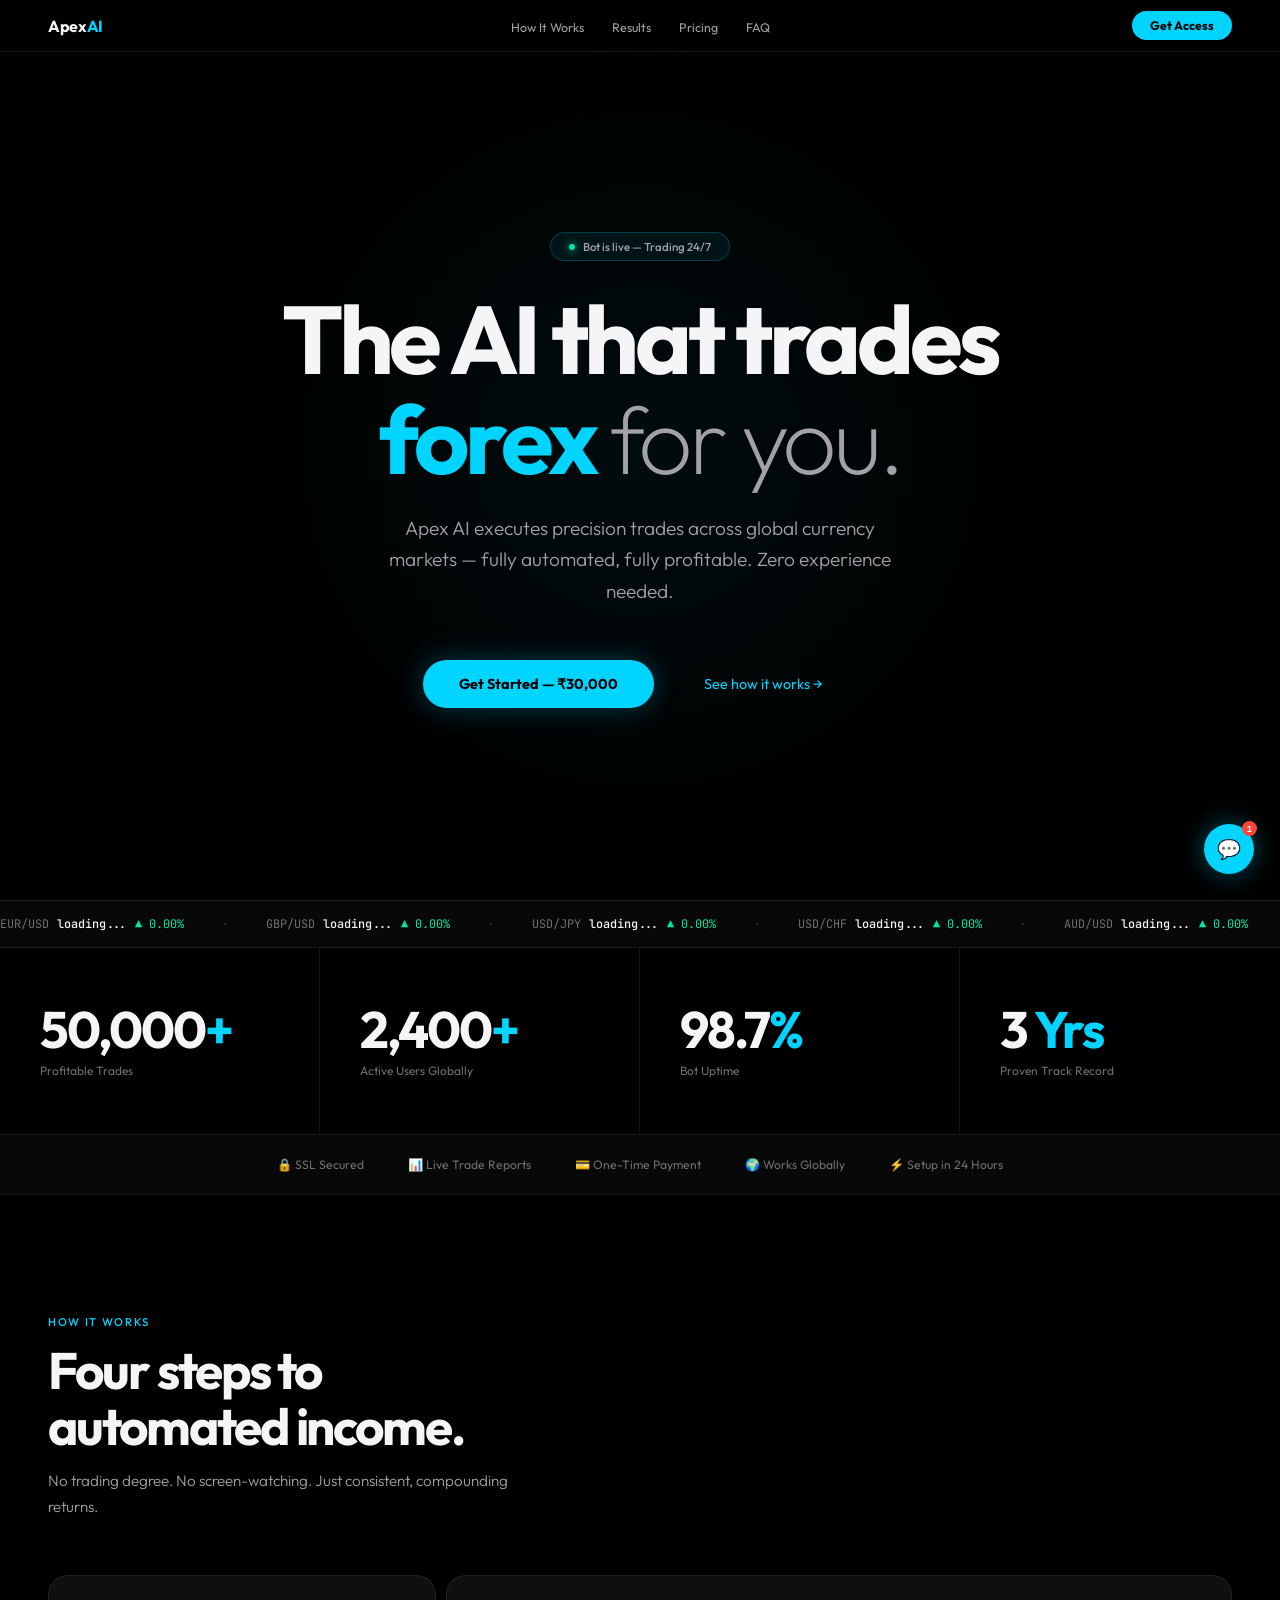
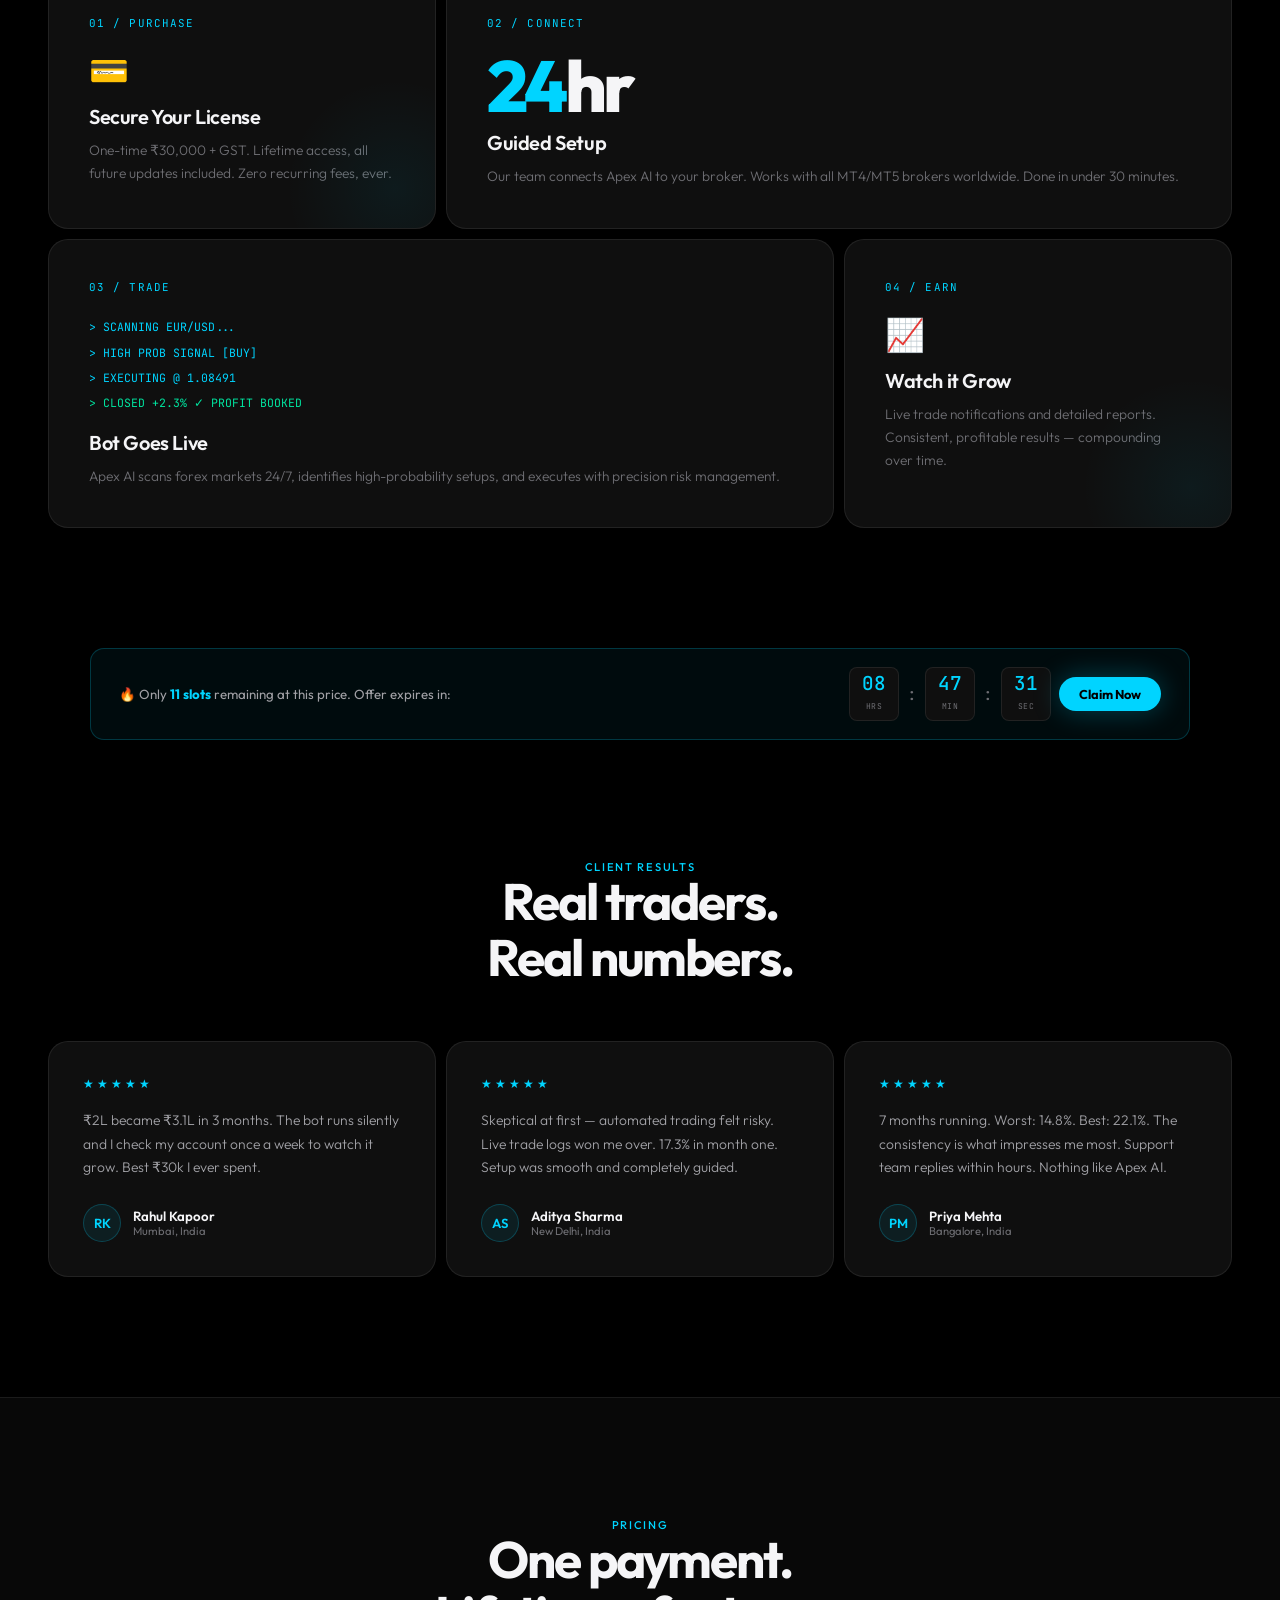
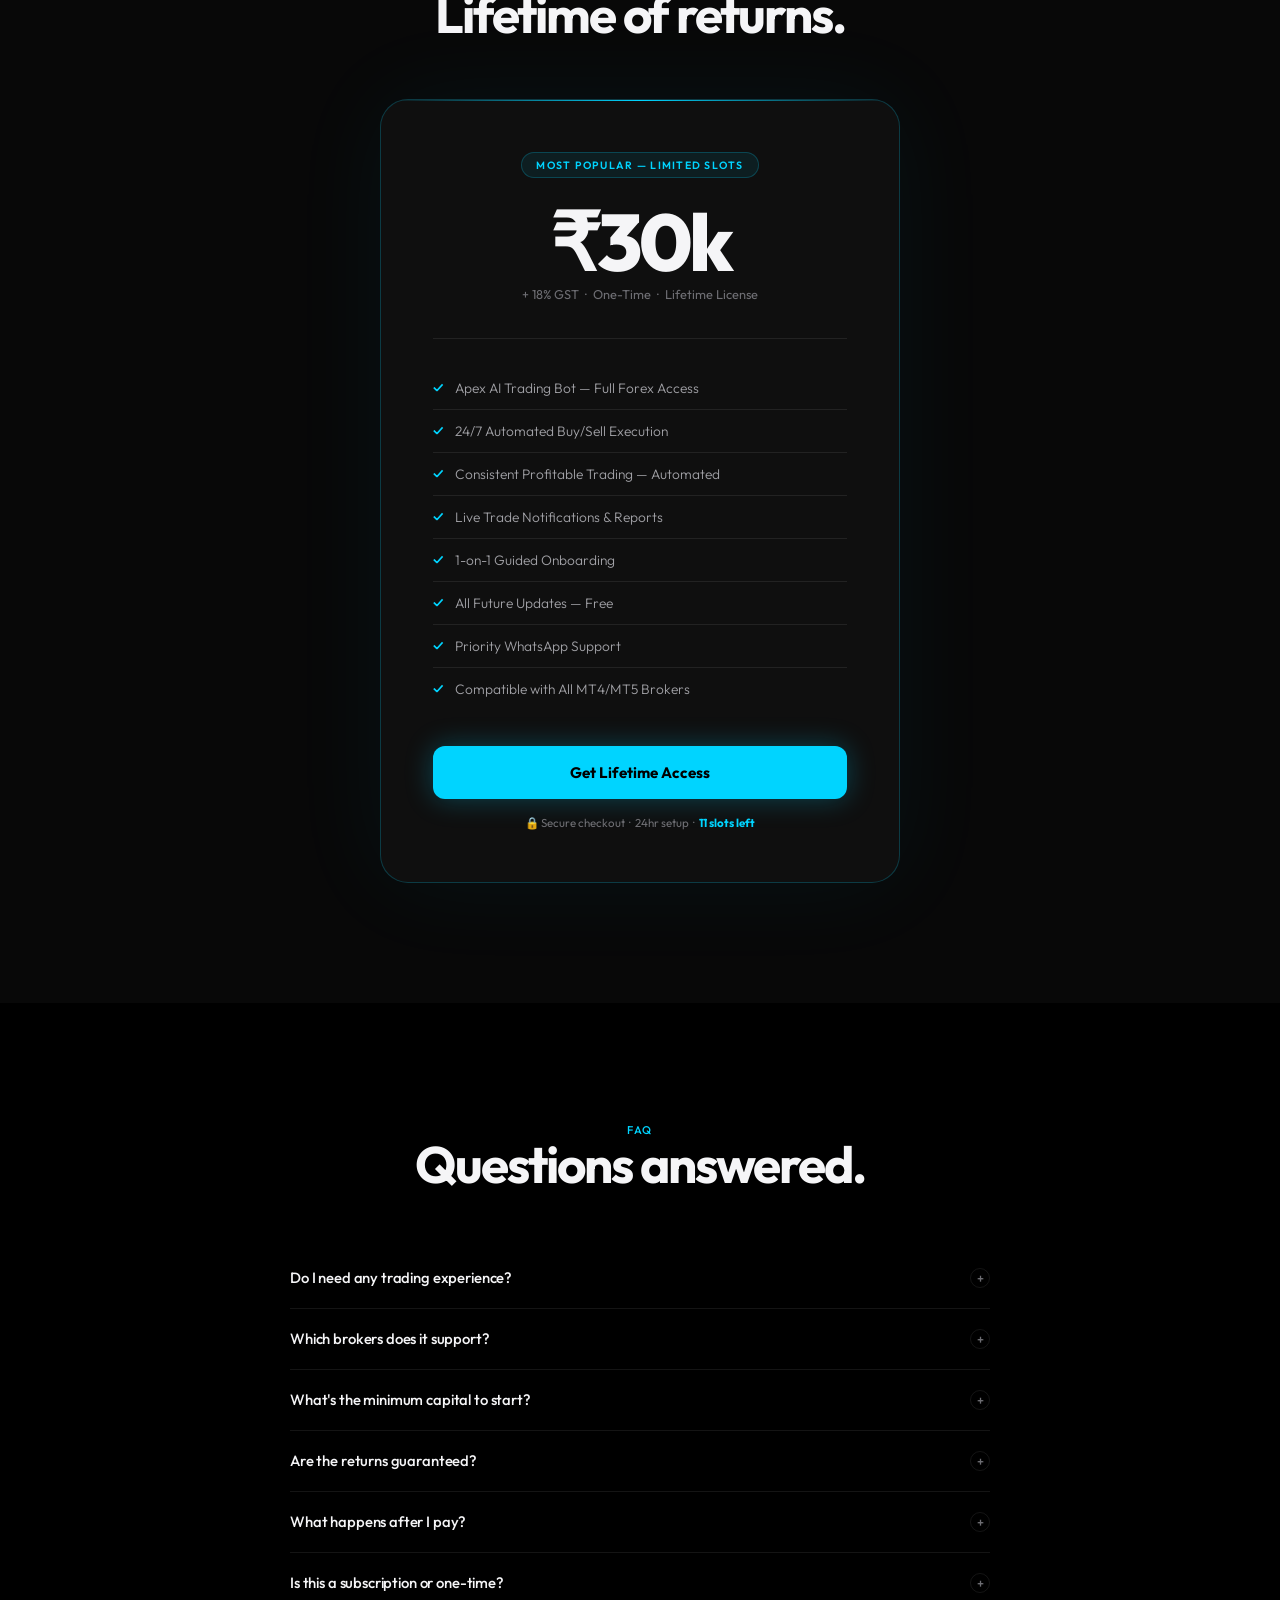
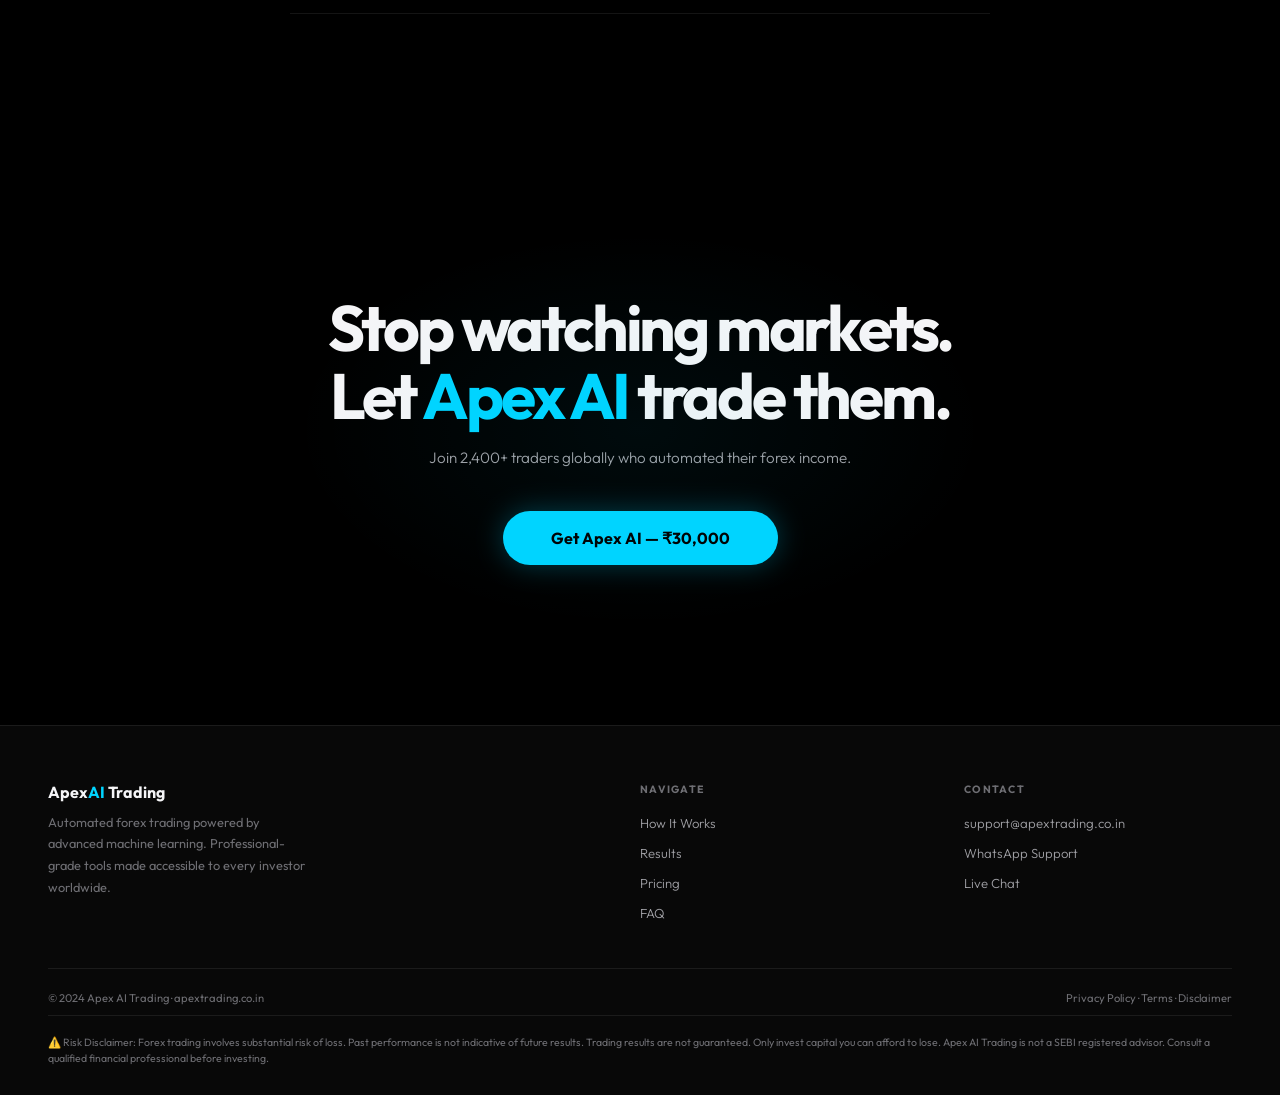
==== index.html @ c5c2eafd "Update index.html" ====
<!DOCTYPE html>
<html lang="en">
<head>
<meta charset="UTF-8"/>
<meta name="viewport" content="width=device-width, initial-scale=1.0"/>
<meta http-equiv="Cache-Control" content="no-cache, no-store, must-revalidate"/>
<meta http-equiv="Pragma" content="no-cache"/>
<meta http-equiv="Expires" content="0"/>
<title>Apex AI Trading — Automated Forex Intelligence</title>
<link href="https://fonts.googleapis.com/css2?family=Outfit:wght@200;300;400;500;600;700;800&family=JetBrains+Mono:wght@400;500&display=swap" rel="stylesheet"/>
<style>
*,*::before,*::after{box-sizing:border-box;margin:0;padding:0;cursor:none !important}
html{scroll-behavior:smooth}

/* ── CURSOR ── */
#c-dot{
  position:fixed;
  width:8px;height:8px;
  border-radius:50%;
  background:#00D4FF;
  box-shadow:0 0 10px #00D4FF,0 0 22px rgba(0,212,255,.55);
  pointer-events:none;
  z-index:99999;
  top:0;left:0;
  opacity:0;
  transition:opacity .2s;
}
#c-ring{
  position:fixed;
  width:34px;height:34px;
  border-radius:50%;
  border:1.5px solid rgba(0,212,255,.6);
  pointer-events:none;
  z-index:99998;
  top:0;left:0;
  opacity:0;
  transition:opacity .2s, width .2s, height .2s, border-color .2s;
}

/* ── BASE ── */
body{
  font-family:'Outfit',sans-serif;
  background:#000;
  color:#F5F5F7;
  overflow-x:hidden;
  cursor:none !important;
}

/* ── NAV ── */
nav{
  position:fixed;top:0;left:0;right:0;
  z-index:1000;
  height:52px;
  display:flex;align-items:center;justify-content:space-between;
  padding:0 48px;
  background:rgba(0,0,0,.78);
  backdrop-filter:blur(20px);
  border-bottom:1px solid rgba(255,255,255,.08);
}
.logo{font-size:1rem;font-weight:700;letter-spacing:-.02em;color:#F5F5F7}
.logo span{color:#00D4FF}
nav ul{list-style:none;display:flex;gap:28px;position:absolute;left:50%;transform:translateX(-50%)}
nav ul a{text-decoration:none;color:#A1A1A6;font-size:.78rem;transition:color .2s}
nav ul a:hover{color:#F5F5F7}
.nav-btn{background:#00D4FF;color:#000;border:none;padding:7px 18px;border-radius:980px;font-family:'Outfit',sans-serif;font-size:.78rem;font-weight:700;transition:opacity .2s,box-shadow .2s}
.nav-btn:hover{opacity:.85;box-shadow:0 0 20px rgba(0,212,255,.4)}

/* ── HERO ── */
.hero{
  min-height:100vh;
  display:flex;flex-direction:column;align-items:center;justify-content:center;
  text-align:center;
  padding:140px 24px 100px;
  position:relative;overflow:hidden;
}
.hero-orb{
  position:absolute;
  width:900px;height:900px;border-radius:50%;
  background:radial-gradient(circle,rgba(0,212,255,.055) 0%,transparent 65%);
  top:50%;left:50%;transform:translate(-50%,-50%);
  pointer-events:none;
  animation:orb 10s ease-in-out infinite;
}
@keyframes orb{0%,100%{transform:translate(-50%,-50%) scale(1)}50%{transform:translate(-50%,-52%) scale(1.05)}}

.badge{
  display:inline-flex;align-items:center;gap:8px;
  background:rgba(0,212,255,.07);
  border:1px solid rgba(0,212,255,.22);
  padding:6px 18px;border-radius:980px;
  font-size:.72rem;font-weight:500;color:#A1A1A6;
  margin-bottom:28px;
  animation:fadeUp .8s ease both;
}
.badge-dot{width:6px;height:6px;border-radius:50%;background:#00E5A0;box-shadow:0 0 8px #00E5A0;animation:blink 2s infinite}
@keyframes blink{0%,100%{opacity:1}50%{opacity:.3}}
@keyframes fadeUp{from{opacity:0;transform:translateY(16px)}to{opacity:1;transform:translateY(0)}}

.hero h1{
  font-size:clamp(3rem,7.5vw,7rem);
  font-weight:700;
  line-height:1.04;
  letter-spacing:-.045em;
  max-width:880px;
  margin:0 auto 24px;
  animation:fadeUp .9s .1s ease both;
}
.hero h1 .cyan{color:#00D4FF}
.hero h1 .dim{font-weight:200;color:#A1A1A6}
.hero-sub{
  font-size:clamp(1rem,2vw,1.2rem);
  color:#A1A1A6;font-weight:300;
  max-width:520px;margin:0 auto 52px;line-height:1.65;
  animation:fadeUp .9s .2s ease both;
}
.hero-btns{display:flex;gap:14px;justify-content:center;flex-wrap:wrap;animation:fadeUp .9s .3s ease both}

.btn-primary{
  background:#00D4FF;color:#000;border:none;
  padding:15px 36px;border-radius:980px;
  font-family:'Outfit',sans-serif;font-weight:700;font-size:.9rem;
  box-shadow:0 0 28px rgba(0,212,255,.28);
  transition:transform .2s,box-shadow .2s;
}
.btn-primary:hover{transform:scale(1.03);box-shadow:0 0 50px rgba(0,212,255,.45)}
.btn-ghost{
  background:transparent;color:#00D4FF;border:none;
  padding:15px 36px;border-radius:980px;
  font-family:'Outfit',sans-serif;font-size:.9rem;
  transition:color .2s;
}
.btn-ghost:hover{color:#F5F5F7}
.btn-ghost::after{content:' →'}

/* ── TICKER ── */
.ticker-wrap{overflow:hidden;padding:13px 0;background:#080808;border-top:1px solid rgba(255,255,255,.08);border-bottom:1px solid rgba(255,255,255,.08)}
.ticker-track{display:flex;gap:40px;width:max-content;animation:tickscroll 35s linear infinite}
@keyframes tickscroll{from{transform:translateX(0)}to{transform:translateX(-50%)}}
.tick{display:flex;align-items:center;gap:8px;font-family:'JetBrains Mono',monospace;font-size:.74rem;white-space:nowrap}
.t-pair{color:#6E6E73}
.t-val{color:#F5F5F7;font-weight:500}
.t-up{color:#00E5A0}
.t-dn{color:#FF453A}
.t-sep{color:rgba(255,255,255,.15)}

/* ── STATS ── */
.stats{display:grid;grid-template-columns:repeat(4,1fr);border-bottom:1px solid rgba(255,255,255,.08)}
.stat{padding:56px 40px;border-right:1px solid rgba(255,255,255,.08);position:relative;overflow:hidden;transition:background .3s}
.stat:last-child{border-right:none}
.stat:hover{background:rgba(0,212,255,.025)}
.stat::after{content:'';position:absolute;bottom:0;left:0;right:0;height:1px;background:linear-gradient(90deg,transparent,#00D4FF,transparent);transform:scaleX(0);transition:transform .5s}
.stat:hover::after{transform:scaleX(1)}
.stat-num{font-size:3.2rem;font-weight:700;letter-spacing:-.04em;line-height:1;margin-bottom:8px;animation:statIn 1s ease both;}
.stat:nth-child(1) .stat-num{animation-delay:.1s}
.stat:nth-child(2) .stat-num{animation-delay:.2s}
.stat:nth-child(3) .stat-num{animation-delay:.3s}
.stat:nth-child(4) .stat-num{animation-delay:.4s}
@keyframes statIn{from{opacity:0;transform:translateY(16px)}to{opacity:1;transform:none}}
.stat-num .a{color:#00D4FF}
.stat-lbl{font-size:.75rem;color:#6E6E73}

/* ── TRUST BAR ── */
.trust{display:flex;align-items:center;justify-content:center;gap:44px;flex-wrap:wrap;padding:22px 40px;background:#080808;border-bottom:1px solid rgba(255,255,255,.08)}
.trust-item{font-size:.76rem;color:#6E6E73;display:flex;align-items:center;gap:8px}

/* ── SECTIONS ── */
section{padding:120px 48px}
.eyebrow{font-size:.7rem;font-weight:500;letter-spacing:.15em;text-transform:uppercase;color:#00D4FF;margin-bottom:14px}
.sec-title{font-size:clamp(2rem,4vw,3.6rem);font-weight:700;letter-spacing:-.04em;line-height:1.08;max-width:680px}
.sec-sub{font-size:.95rem;color:#A1A1A6;font-weight:300;line-height:1.7;max-width:460px;margin-top:14px}
.center{text-align:center;margin:0 auto}
.center .sec-title,.center .sec-sub{margin-left:auto;margin-right:auto}

/* ── BENTO ── */
.bento{display:grid;grid-template-columns:repeat(12,1fr);gap:10px;max-width:1200px;margin:56px auto 0}
.bc{background:#0F0F0F;border:1px solid rgba(255,255,255,.08);border-radius:20px;padding:40px;position:relative;overflow:hidden;transition:border-color .3s,transform .3s}
.bc:hover{border-color:rgba(0,212,255,.22);transform:translateY(-2px)}
.bc.s4{grid-column:span 4}
.bc.s8{grid-column:span 8}
.bc-step{font-family:'JetBrains Mono',monospace;font-size:.68rem;color:#00D4FF;margin-bottom:20px;letter-spacing:.1em}
.bc-icon{font-size:2rem;margin-bottom:14px}
.bc h3{font-size:1.25rem;font-weight:600;letter-spacing:-.02em;margin-bottom:10px;color:#F5F5F7}
.bc p{font-size:.86rem;color:#6E6E73;line-height:1.65;font-weight:300}
.bc-glow{position:absolute;width:220px;height:220px;border-radius:50%;background:radial-gradient(circle,rgba(0,212,255,.06) 0%,transparent 70%);bottom:-70px;right:-70px;pointer-events:none}
.bc-big{font-size:4.5rem;font-weight:800;letter-spacing:-.05em;line-height:1;margin-bottom:8px;color:#F5F5F7}
.bc-big span{color:#00D4FF}
.code-blk{font-family:'JetBrains Mono',monospace;font-size:.72rem;color:#00D4FF;line-height:2.2;margin-bottom:14px}
.code-blk .w{color:#00E5A0}

/* ── URGENCY ── */
.urgency{
  background:rgba(0,212,255,.05);
  border:1px solid rgba(0,212,255,.22);
  border-radius:14px;padding:18px 28px;
  display:flex;align-items:center;justify-content:space-between;gap:16px;
  max-width:1100px;margin:0 auto 36px;flex-wrap:wrap;
}
.urg-l{font-size:.83rem;color:#A1A1A6}
.urg-l strong{color:#00D4FF}
.cd{display:flex;gap:8px;align-items:center;font-family:'JetBrains Mono',monospace}
.cdb{background:#0F0F0F;border:1px solid rgba(255,255,255,.08);border-radius:8px;padding:6px 12px;text-align:center}
.cdn{font-size:1.2rem;color:#00D4FF;font-weight:500;display:block;line-height:1}
.cdl{font-size:.5rem;color:#6E6E73;letter-spacing:.08em;text-transform:uppercase}
.cd-sep{color:#6E6E73}

/* ── TESTIMONIALS ── */
.test-grid{display:grid;grid-template-columns:repeat(3,1fr);gap:10px;max-width:1200px;margin:56px auto 0}
.tc{background:#0F0F0F;border:1px solid rgba(255,255,255,.08);border-radius:20px;padding:34px;transition:border-color .3s,transform .3s}
.tc:hover{border-color:rgba(0,212,255,.22);transform:translateY(-4px)}
.stars{color:#00D4FF;font-size:.78rem;letter-spacing:3px;margin-bottom:18px}
.tc-text{font-size:.87rem;color:#A1A1A6;line-height:1.7;font-weight:300;margin-bottom:24px}
.tc-author{display:flex;align-items:center;gap:12px}
.tc-av{width:38px;height:38px;border-radius:50%;background:rgba(0,212,255,.08);border:1px solid rgba(0,212,255,.22);display:flex;align-items:center;justify-content:center;font-size:.82rem;font-weight:600;color:#00D4FF}
.tc-name{font-size:.83rem;font-weight:600;color:#F5F5F7}
.tc-loc{font-size:.7rem;color:#6E6E73}

/* ── PRICING ── */
.pricing-wrap{max-width:520px;margin:56px auto 0}
.pricing-card{background:#0F0F0F;border:1px solid rgba(0,212,255,.22);border-radius:28px;padding:52px;text-align:center;box-shadow:0 0 100px rgba(0,212,255,.06);position:relative;overflow:hidden}
.pricing-card::before{content:'';position:absolute;top:0;left:0;right:0;height:1px;background:linear-gradient(90deg,transparent,#00D4FF,transparent)}
.pricing-pill{display:inline-block;background:rgba(0,212,255,.08);border:1px solid rgba(0,212,255,.22);color:#00D4FF;font-size:.66rem;font-weight:600;letter-spacing:.12em;text-transform:uppercase;padding:5px 14px;border-radius:980px;margin-bottom:24px}
.pricing-amt{font-size:5rem;font-weight:800;letter-spacing:-.05em;line-height:1;margin-bottom:4px;color:#F5F5F7}
.pricing-sub{font-size:.8rem;color:#6E6E73;margin-bottom:36px}
.pricing-div{height:1px;background:rgba(255,255,255,.08);margin:28px 0}
.pricing-list{text-align:left;list-style:none;margin-bottom:36px}
.pricing-list li{padding:12px 0;border-bottom:1px solid rgba(255,255,255,.08);font-size:.86rem;color:#A1A1A6;display:flex;align-items:center;gap:12px;font-weight:300}
.pricing-list li:last-child{border-bottom:none}
.pricing-list li::before{content:'✓';color:#00D4FF;font-weight:700;font-size:.78rem;flex-shrink:0}
.pricing-note{font-size:.72rem;color:#6E6E73;margin-top:16px}
.pricing-note strong{color:#00D4FF}

/* ── FAQ ── */
.faq-wrap{max-width:700px;margin:56px auto 0}
.faq-item{border-bottom:1px solid rgba(255,255,255,.08)}
.faq-q{padding:20px 0;font-size:.93rem;font-weight:500;color:#F5F5F7;display:flex;justify-content:space-between;align-items:center;transition:color .2s;letter-spacing:-.01em}
.faq-q:hover{color:#00D4FF}
.faq-ic{width:20px;height:20px;border:1px solid rgba(255,255,255,.08);border-radius:50%;display:flex;align-items:center;justify-content:center;font-size:.8rem;color:#6E6E73;flex-shrink:0;transition:all .3s}
.faq-item.open .faq-ic{border-color:#00D4FF;color:#00D4FF;transform:rotate(45deg)}
.faq-a{max-height:0;overflow:hidden;font-size:.86rem;color:#6E6E73;line-height:1.75;font-weight:300;transition:max-height .4s ease,padding .3s}
.faq-item.open .faq-a{max-height:200px;padding-bottom:20px}

/* ── FINAL CTA ── */
.final-cta{text-align:center;padding:160px 40px;background:#000;position:relative;overflow:hidden}
.final-cta::before{content:'';position:absolute;width:700px;height:400px;border-radius:50%;background:radial-gradient(ellipse,rgba(0,212,255,.05) 0%,transparent 70%);top:50%;left:50%;transform:translate(-50%,-50%)}
.final-cta h2{font-size:clamp(2.5rem,5vw,4.8rem);font-weight:700;letter-spacing:-.05em;max-width:640px;margin:0 auto 18px;line-height:1.06;color:#F5F5F7}
.final-cta h2 span{color:#00D4FF}
.final-cta p{color:#A1A1A6;font-size:.95rem;font-weight:300;margin-bottom:44px}

/* ── FOOTER ── */
footer{background:#080808;border-top:1px solid rgba(255,255,255,.08);padding:56px 48px 28px}
.footer-grid{display:grid;grid-template-columns:2fr 1fr 1fr;gap:56px;padding-bottom:36px;border-bottom:1px solid rgba(255,255,255,.08);margin-bottom:22px}
.footer-logo{font-size:1rem;font-weight:700;display:block;margin-bottom:10px;color:#F5F5F7}
.footer-logo span{color:#00D4FF}
.footer-desc{font-size:.8rem;color:#6E6E73;line-height:1.7;max-width:260px}
footer h4{font-size:.66rem;letter-spacing:.12em;text-transform:uppercase;color:#6E6E73;margin-bottom:16px}
footer ul{list-style:none}
footer ul li{margin-bottom:10px}
footer ul li a{text-decoration:none;color:#A1A1A6;font-size:.82rem;font-weight:300;transition:color .2s}
footer ul li a:hover{color:#00D4FF}
.footer-btm{display:flex;justify-content:space-between;align-items:center;flex-wrap:wrap;gap:10px}
.footer-btm p{font-size:.7rem;color:#6E6E73}
.footer-disc{font-size:.66rem;color:#6E6E73;line-height:1.6;border-top:1px solid rgba(255,255,255,.08);padding-top:18px;margin-top:10px}

/* ── MODAL ── */
.modal-bg{position:fixed;inset:0;background:rgba(0,0,0,.9);z-index:9998;display:none;align-items:center;justify-content:center;backdrop-filter:blur(18px)}
.modal-bg.on{display:flex}
.modal-box{background:#0F0F0F;border:1px solid rgba(0,212,255,.22);border-radius:28px;padding:50px 44px;max-width:460px;width:90%;position:relative;animation:mIn .35s ease both;box-shadow:0 0 80px rgba(0,212,255,.07)}
@keyframes mIn{from{opacity:0;transform:scale(.94) translateY(20px)}to{opacity:1;transform:scale(1) translateY(0)}}
.modal-close{position:absolute;top:18px;right:18px;background:#161616;border:1px solid rgba(255,255,255,.08);width:30px;height:30px;border-radius:50%;color:#6E6E73;font-size:.8rem;display:flex;align-items:center;justify-content:center;transition:border-color .2s,color .2s}
.modal-close:hover{border-color:#00D4FF;color:#00D4FF}
.modal-box h3{font-size:1.75rem;font-weight:700;letter-spacing:-.04em;margin-bottom:6px;color:#F5F5F7}
.modal-box>p{font-size:.82rem;color:#6E6E73;margin-bottom:28px;line-height:1.5}
.fg{margin-bottom:14px}
.fg label{display:block;font-size:.66rem;letter-spacing:.1em;text-transform:uppercase;color:#6E6E73;margin-bottom:7px}
.fg input,.fg select{width:100%;background:#161616;border:1px solid rgba(255,255,255,.08);border-radius:10px;color:#F5F5F7;padding:13px 15px;font-family:'Outfit',sans-serif;font-size:.88rem;outline:none;transition:border-color .2s}
.fg input:focus,.fg select:focus{border-color:#00D4FF}
.fg select option{background:#161616}
.modal-btn{width:100%;background:#00D4FF;color:#000;border:none;padding:15px;border-radius:10px;font-family:'Outfit',sans-serif;font-weight:700;font-size:.88rem;margin-top:6px;transition:opacity .2s,box-shadow .2s}
.modal-btn:hover{opacity:.88;box-shadow:0 0 24px rgba(0,212,255,.3)}
.modal-secure{font-size:.7rem;color:#6E6E73;text-align:center;margin-top:12px}

/* ── CHAT ── */
.chat-wrap{position:fixed;bottom:26px;right:26px;z-index:9000;display:flex;flex-direction:column;align-items:flex-end;gap:10px}
.chat-box{width:330px;background:#0F0F0F;border:1px solid rgba(255,255,255,.08);border-radius:20px;overflow:hidden;box-shadow:0 20px 60px rgba(0,0,0,.7);display:none;animation:cIn .3s ease}
.chat-box.on{display:block}
@keyframes cIn{from{opacity:0;transform:translateY(14px) scale(.96)}to{opacity:1;transform:translateY(0) scale(1)}}
.chat-head{background:#161616;border-bottom:1px solid rgba(255,255,255,.08);padding:14px 18px;display:flex;align-items:center;justify-content:space-between}
.chat-hi{display:flex;align-items:center;gap:10px}
.chat-av{width:32px;height:32px;border-radius:50%;background:rgba(0,212,255,.08);border:1px solid rgba(0,212,255,.22);display:flex;align-items:center;justify-content:center;font-size:.9rem}
.chat-name{font-size:.85rem;font-weight:600;color:#F5F5F7}
.chat-status{font-size:.68rem;color:#00E5A0;display:flex;align-items:center;gap:4px}
.chat-status::before{content:'';width:5px;height:5px;border-radius:50%;background:#00E5A0;animation:blink 2s infinite}
.chat-x{background:none;border:none;color:#6E6E73;font-size:.9rem}
.chat-msgs{padding:14px;height:210px;overflow-y:auto;display:flex;flex-direction:column;gap:9px}
.chat-msgs::-webkit-scrollbar{width:0}
.cmsg{font-size:.8rem;line-height:1.55;max-width:82%;padding:9px 13px;border-radius:14px}
.cmsg.bot{background:#161616;color:#A1A1A6;border-bottom-left-radius:4px;align-self:flex-start}
.cmsg.usr{background:rgba(0,212,255,.08);border:1px solid rgba(0,212,255,.22);color:#F5F5F7;border-bottom-right-radius:4px;align-self:flex-end}
.chat-qr{padding:9px 14px;display:flex;gap:6px;flex-wrap:wrap;border-top:1px solid rgba(255,255,255,.08)}
.qr{background:#161616;border:1px solid rgba(255,255,255,.08);border-radius:980px;color:#00D4FF;font-size:.68rem;padding:5px 11px;font-family:'Outfit',sans-serif;transition:all .2s}
.qr:hover{background:rgba(0,212,255,.08);border-color:rgba(0,212,255,.22)}
.chat-ir{border-top:1px solid rgba(255,255,255,.08);display:flex}
.chat-in{flex:1;background:transparent;border:none;padding:13px 15px;color:#F5F5F7;font-family:'Outfit',sans-serif;font-size:.82rem;outline:none}
.chat-in::placeholder{color:#6E6E73}
.chat-send{background:none;border:none;color:#00D4FF;font-size:1rem;padding:13px 15px}
.chat-fab{width:50px;height:50px;border-radius:50%;background:#00D4FF;border:none;display:flex;align-items:center;justify-content:center;font-size:1.2rem;box-shadow:0 0 24px rgba(0,212,255,.38);transition:transform .2s;position:relative}
.chat-fab:hover{transform:scale(1.08)}
.chat-notif{position:absolute;top:-3px;right:-3px;width:15px;height:15px;border-radius:50%;background:#FF453A;color:#fff;font-size:.55rem;font-weight:700;display:flex;align-items:center;justify-content:center}

/* ── REVEAL ── */
.rv-el{opacity:1;transform:none;transition:opacity .75s ease,transform .75s ease}
.rv-el.hidden{opacity:0;transform:translateY(22px)}
.rv-el.hidden.show{opacity:1;transform:none}
.d1{transition-delay:.1s}
.d2{transition-delay:.2s}

/* ── RESPONSIVE ── */
@media(max-width:900px){
  nav ul{display:none}
  .stats{grid-template-columns:repeat(2,1fr)}
  .bc.s4,.bc.s8{grid-column:span 12}
  
  .test-grid{grid-template-columns:1fr}
  .footer-grid{grid-template-columns:1fr;gap:28px}
  .urgency{flex-direction:column;text-align:center}
  section{padding:80px 24px}
  nav{padding:0 24px}
}
</style>
</head>
<body>

<!-- CURSOR SCRIPT — runs immediately, before anything else, Cloudflare cannot touch this -->
<div id="c-dot"></div>
<div id="c-ring"></div>
<script>
!function(){
  var d=document.getElementById('c-dot');
  var r=document.getElementById('c-ring');
  var mx=0,my=0,rx=0,ry=0,on=false;
  function move(e){
    mx=e.clientX; my=e.clientY;
    d.style.left=(mx-4)+'px';
    d.style.top=(my-4)+'px';
    if(!on){on=true;d.style.opacity='1';r.style.opacity='1';}
  }
  function loop(){
    rx+=(mx-rx)*.15; ry+=(my-ry)*.15;
    r.style.left=(rx-17)+'px';
    r.style.top=(ry-17)+'px';
    requestAnimationFrame(loop);
  }
  document.addEventListener('mousemove',move,{passive:true});
  loop();
  document.addEventListener('DOMContentLoaded',function(){
    document.querySelectorAll('button,a').forEach(function(el){
      el.addEventListener('mouseenter',function(){r.style.width='50px';r.style.height='50px';r.style.borderColor='rgba(0,212,255,.9)';});
      el.addEventListener('mouseleave',function(){r.style.width='34px';r.style.height='34px';r.style.borderColor='rgba(0,212,255,.6)';});
    });
  });
}();
</script>

<!-- NAV -->
<nav>
  <div class="logo">Apex<span>AI</span></div>
  <ul>
    <li><a href="#how">How It Works</a></li>
    <li><a href="#testimonials">Results</a></li>
    <li><a href="#pricing">Pricing</a></li>
    <li><a href="#faq">FAQ</a></li>
  </ul>
  <button class="nav-btn" onclick="openModal()">Get Access</button>
</nav>

<!-- HERO -->
<section class="hero">
  <div class="hero-orb"></div>
  <div class="badge"><div class="badge-dot"></div>Bot is live — Trading 24/7</div>
  <h1>The AI that trades<br/><span class="cyan">forex</span> <span class="dim">for you.</span></h1>
  <p class="hero-sub">Apex AI executes precision trades across global currency markets — fully automated, fully profitable. Zero experience needed.</p>
  <div class="hero-btns">
    <button class="btn-primary" onclick="openModal()">Get Started — ₹30,000</button>
    <button class="btn-ghost" onclick="document.getElementById('how').scrollIntoView({behavior:'smooth'})">See how it works</button>
  </div>
</section>

<!-- TICKER — live forex via Frankfurter API -->
<div class="ticker-wrap">
  <div class="ticker-track" id="tickerTrack">
    <!-- Initial placeholder content will be replaced by JavaScript -->
    <span class="tick"><span class="t-pair">EUR/USD</span> <span class="t-val">loading...</span> <span class="t-up">▲ 0.00%</span></span>
    <span class="t-sep"> · </span>
    <span class="tick"><span class="t-pair">GBP/USD</span> <span class="t-val">loading...</span> <span class="t-up">▲ 0.00%</span></span>
    <span class="t-sep"> · </span>
    <span class="tick"><span class="t-pair">USD/JPY</span> <span class="t-val">loading...</span> <span class="t-up">▲ 0.00%</span></span>
    <span class="t-sep"> · </span>
    <span class="tick"><span class="t-pair">USD/CHF</span> <span class="t-val">loading...</span> <span class="t-up">▲ 0.00%</span></span>
    <span class="t-sep"> · </span>
    <span class="tick"><span class="t-pair">AUD/USD</span> <span class="t-val">loading...</span> <span class="t-up">▲ 0.00%</span></span>
    <span class="t-sep"> · </span>
    <span class="tick"><span class="t-pair">NZD/USD</span> <span class="t-val">loading...</span> <span class="t-up">▲ 0.00%</span></span>
    <span class="t-sep"> · </span>
    <span class="tick"><span class="t-pair">USD/CAD</span> <span class="t-val">loading...</span> <span class="t-up">▲ 0.00%</span></span>
    <span class="t-sep"> · </span>
    <span class="tick"><span class="t-pair">EUR/GBP</span> <span class="t-val">loading...</span> <span class="t-up">▲ 0.00%</span></span>
    <span class="t-sep"> · </span>
    <!-- duplicate for loop -->
    <span class="tick"><span class="t-pair">EUR/USD</span> <span class="t-val">loading...</span> <span class="t-up">▲ 0.00%</span></span>
    <span class="t-sep"> · </span>
    <span class="tick"><span class="t-pair">GBP/USD</span> <span class="t-val">loading...</span> <span class="t-up">▲ 0.00%</span></span>
    <span class="t-sep"> · </span>
    <span class="tick"><span class="t-pair">USD/JPY</span> <span class="t-val">loading...</span> <span class="t-up">▲ 0.00%</span></span>
    <span class="t-sep"> · </span>
    <span class="tick"><span class="t-pair">AUD/USD</span> <span class="t-val">loading...</span> <span class="t-up">▲ 0.00%</span></span>
    <span class="t-sep"> · </span>
    <span class="tick"><span class="t-pair">USD/CAD</span> <span class="t-val">loading...</span> <span class="t-up">▲ 0.00%</span></span>
  </div>
</div>

<!-- STATS — CSS animated, no JS dependency -->
<div class="stats" id="statsBlock">
  <div class="stat">
    <div class="stat-num">50,000<span class="a">+</span></div>
    <div class="stat-lbl">Profitable Trades</div>
  </div>
  <div class="stat">
    <div class="stat-num">2,400<span class="a">+</span></div>
    <div class="stat-lbl">Active Users Globally</div>
  </div>
  <div class="stat">
    <div class="stat-num">98.7<span class="a">%</span></div>
    <div class="stat-lbl">Bot Uptime</div>
  </div>
  <div class="stat">
    <div class="stat-num">3<span class="a"> Yrs</span></div>
    <div class="stat-lbl">Proven Track Record</div>
  </div>
</div>

<!-- TRUST BAR -->
<div class="trust">
  <div class="trust-item">🔒 SSL Secured</div>
  <div class="trust-item">📊 Live Trade Reports</div>
  <div class="trust-item">💳 One-Time Payment</div>
  <div class="trust-item">🌍 Works Globally</div>
  <div class="trust-item">⚡ Setup in 24 Hours</div>
</div>

<!-- HOW IT WORKS -->
<section id="how">
  <div class="eyebrow rv-el">How It Works</div>
  <div class="sec-title rv-el d1">Four steps to<br/>automated income.</div>
  <p class="sec-sub rv-el d2">No trading degree. No screen-watching. Just consistent, compounding returns.</p>
  <div class="bento rv-el">
    <div class="bc s4">
      <div class="bc-step">01 / PURCHASE</div>
      <div class="bc-icon">💳</div>
      <h3>Secure Your License</h3>
      <p>One-time ₹30,000 + GST. Lifetime access, all future updates included. Zero recurring fees, ever.</p>
      <div class="bc-glow"></div>
    </div>
    <div class="bc s8">
      <div class="bc-step">02 / CONNECT</div>
      <div class="bc-big"><span>24</span>hr</div>
      <h3>Guided Setup</h3>
      <p>Our team connects Apex AI to your broker. Works with all MT4/MT5 brokers worldwide. Done in under 30 minutes.</p>
    </div>
    <div class="bc s8">
      <div class="bc-step">03 / TRADE</div>
      <div class="code-blk">> SCANNING EUR/USD...<br/>> HIGH PROB SIGNAL [BUY]<br/>> EXECUTING @ 1.08491<br/><span class="w">> CLOSED +2.3% ✓ PROFIT BOOKED</span></div>
      <h3>Bot Goes Live</h3>
      <p>Apex AI scans forex markets 24/7, identifies high-probability setups, and executes with precision risk management.</p>
    </div>
    <div class="bc s4">
      <div class="bc-step">04 / EARN</div>
      <div class="bc-icon">📈</div>
      <h3>Watch it Grow</h3>
      <p>Live trade notifications and detailed reports. Consistent, profitable results — compounding over time.</p>
      <div class="bc-glow"></div>
    </div>
  </div>
</section>

<!-- URGENCY BANNER — moved here after removing simulator -->
<div style="padding:0 48px 0">
  <div class="urgency rv-el" style="margin:0 auto 0">
    <div class="urg-l">🔥 Only <strong id="slots">11 slots</strong> remaining at this price. Offer expires in:</div>
    <div class="cd">
      <div class="cdb"><span class="cdn" id="cdh">08</span><span class="cdl">hrs</span></div>
      <span class="cd-sep">:</span>
      <div class="cdb"><span class="cdn" id="cdm">47</span><span class="cdl">min</span></div>
      <span class="cd-sep">:</span>
      <div class="cdb"><span class="cdn" id="cds">33</span><span class="cdl">sec</span></div>
      <button class="btn-primary" style="padding:9px 20px;font-size:.8rem" onclick="openModal()">Claim Now</button>
    </div>
  </div>
</div>

<!-- TESTIMONIALS -->
<section id="testimonials">
  <div class="eyebrow rv-el center">Client Results</div>
  <div class="sec-title rv-el d1 center">Real traders.<br/>Real numbers.</div>
  <div class="test-grid rv-el">
    <div class="tc">
      <div class="stars">★★★★★</div>
      <p class="tc-text">₹2L became ₹3.1L in 3 months. The bot runs silently and I check my account once a week to watch it grow. Best ₹30k I ever spent.</p>
      <div class="tc-author"><div class="tc-av">RK</div><div><div class="tc-name">Rahul Kapoor</div><div class="tc-loc">Mumbai, India</div></div></div>
    </div>
    <div class="tc">
      <div class="stars">★★★★★</div>
      <p class="tc-text">Skeptical at first — automated trading felt risky. Live trade logs won me over. 17.3% in month one. Setup was smooth and completely guided.</p>
      <div class="tc-author"><div class="tc-av">AS</div><div><div class="tc-name">Aditya Sharma</div><div class="tc-loc">New Delhi, India</div></div></div>
    </div>
    <div class="tc">
      <div class="stars">★★★★★</div>
      <p class="tc-text">7 months running. Worst: 14.8%. Best: 22.1%. The consistency is what impresses me most. Support team replies within hours. Nothing like Apex AI.</p>
      <div class="tc-author"><div class="tc-av">PM</div><div><div class="tc-name">Priya Mehta</div><div class="tc-loc">Bangalore, India</div></div></div>
    </div>
  </div>
</section>

<!-- PRICING -->
<section id="pricing" style="background:#080808;border-top:1px solid rgba(255,255,255,.08)">
  <div class="eyebrow rv-el center">Pricing</div>
  <div class="sec-title rv-el d1 center">One payment.<br/>Lifetime of returns.</div>
  <div class="pricing-wrap rv-el">
    <div class="pricing-card">
      <div class="pricing-pill">Most Popular — Limited Slots</div>
      <div class="pricing-amt">₹30k</div>
      <div class="pricing-sub">+ 18% GST &nbsp;·&nbsp; One-Time &nbsp;·&nbsp; Lifetime License</div>
      <div class="pricing-div"></div>
      <ul class="pricing-list">
        <li>Apex AI Trading Bot — Full Forex Access</li>
        <li>24/7 Automated Buy/Sell Execution</li>
        <li>Consistent Profitable Trading — Automated</li>
        <li>Live Trade Notifications & Reports</li>
        <li>1-on-1 Guided Onboarding</li>
        <li>All Future Updates — Free</li>
        <li>Priority WhatsApp Support</li>
        <li>Compatible with All MT4/MT5 Brokers</li>
      </ul>
      <button class="btn-primary" style="width:100%;padding:17px;border-radius:12px;font-size:.95rem" onclick="openModal()">Get Lifetime Access</button>
      <p class="pricing-note">🔒 Secure checkout &nbsp;·&nbsp; 24hr setup &nbsp;·&nbsp; <strong id="slots2">11 slots left</strong></p>
    </div>
  </div>
</section>

<!-- FAQ -->
<section id="faq">
  <div class="eyebrow rv-el center">FAQ</div>
  <div class="sec-title rv-el d1 center">Questions answered.</div>
  <div class="faq-wrap rv-el">
    <div class="faq-item">
      <div class="faq-q">Do I need any trading experience? <div class="faq-ic">+</div></div>
      <div class="faq-a">Zero. The bot handles everything — scanning, execution, risk management. Our team guides you through the full setup step by step.</div>
    </div>
    <div class="faq-item">
      <div class="faq-q">Which brokers does it support? <div class="faq-ic">+</div></div>
      <div class="faq-a">All MT4/MT5 compatible brokers globally. We recommend Exness, IC Markets, or FXTM for optimal performance and tight spreads.</div>
    </div>
    <div class="faq-item">
      <div class="faq-q">What's the minimum capital to start? <div class="faq-ic">+</div></div>
      <div class="faq-a">We recommend ₹50,000 minimum trading capital. Higher capital yields better absolute returns while percentage stays consistent.</div>
    </div>
    <div class="faq-item">
      <div class="faq-q">Are the returns guaranteed? <div class="faq-ic">+</div></div>
      <div class="faq-a">Trading results vary based on market conditions. Our bot is built for consistent, profitable performance — verified through 3+ years of live trading. Capital invested always stays in your own broker account.</div>
    </div>
    <div class="faq-item">
      <div class="faq-q">What happens after I pay? <div class="faq-ic">+</div></div>
      <div class="faq-a">Confirmation within 2 hours. Our team schedules a setup session and connects the bot to your broker — typically live within 24 hours.</div>
    </div>
    <div class="faq-item">
      <div class="faq-q">Is this a subscription or one-time? <div class="faq-ic">+</div></div>
      <div class="faq-a">Completely one-time. Pay once, use forever. No hidden fees, no profit commissions. Every rupee you earn is yours.</div>
    </div>
  </div>
</section>

<!-- FINAL CTA -->
<div class="final-cta">
  <h2>Stop watching markets.<br/>Let <span>Apex AI</span> trade them.</h2>
  <p>Join 2,400+ traders globally who automated their forex income.</p>
  <button class="btn-primary" onclick="openModal()" style="font-size:1rem;padding:17px 48px">Get Apex AI — ₹30,000</button>
</div>

<!-- FOOTER -->
<footer>
  <div class="footer-grid">
    <div>
      <span class="footer-logo">Apex<span>AI</span> Trading</span>
      <p class="footer-desc">Automated forex trading powered by advanced machine learning. Professional-grade tools made accessible to every investor worldwide.</p>
    </div>
    <div>
      <h4>Navigate</h4>
      <ul>
        <li><a href="#how">How It Works</a></li>
        <li><a href="#testimonials">Results</a></li>
        <li><a href="#pricing">Pricing</a></li>
        <li><a href="#faq">FAQ</a></li>
      </ul>
    </div>
    <div>
      <h4>Contact</h4>
      <ul>
        <li><a href="mailto:support@apextrading.co.in">support@apextrading.co.in</a></li>
        <li><a href="#">WhatsApp Support</a></li>
        <li><a href="#">Live Chat</a></li>
      </ul>
    </div>
  </div>
  <div class="footer-btm">
    <p>© 2024 Apex AI Trading · apextrading.co.in</p>
    <p>Privacy Policy · Terms · Disclaimer</p>
  </div>
  <div class="footer-disc">⚠️ Risk Disclaimer: Forex trading involves substantial risk of loss. Past performance is not indicative of future results. Trading results are not guaranteed. Only invest capital you can afford to lose. Apex AI Trading is not a SEBI registered advisor. Consult a qualified financial professional before investing.</div>
</footer>

<!-- MODAL -->
<div class="modal-bg" id="modal">
  <div class="modal-box">
    <button class="modal-close" onclick="closeModal()">✕</button>
    <h3>Claim Your License</h3>
    <p>Our team contacts you within 2 hours to complete setup.</p>
    <div class="fg"><label>Full Name</label><input type="text" placeholder="Your full name"/></div>
    <div class="fg"><label>WhatsApp Number</label><input type="tel" placeholder="+91 9XXXXXXXXX"/></div>
    <div class="fg"><label>Email Address</label><input type="email" placeholder="you@email.com"/></div>
    <div class="fg"><label>Trading Capital Available</label>
      <select><option>₹50,000 – ₹1,00,000</option><option>₹1,00,000 – ₹5,00,000</option><option>₹5,00,000 – ₹10,00,000</option><option>₹10,00,000+</option></select>
    </div>
    <button class="modal-btn" onclick="submitForm()">Submit — Get Access →</button>
    <p class="modal-secure">🔒 Your information is private and never shared</p>
  </div>
</div>

<!-- CHAT -->
<div class="chat-wrap">
  <div class="chat-box" id="chatBox">
    <div class="chat-head">
      <div class="chat-hi">
        <div class="chat-av">🤖</div>
        <div><div class="chat-name">Apex Support</div><div class="chat-status">Online now</div></div>
      </div>
      <button class="chat-x" onclick="toggleChat()">✕</button>
    </div>
    <div class="chat-msgs" id="chatMsgs">
      <div class="cmsg bot">Hey 👋 Welcome to Apex AI Trading. How can I help you today?</div>
    </div>
    <div class="chat-qr">
      <button class="qr" onclick="qr('Returns?')">Returns?</button>
      <button class="qr" onclick="qr('How to buy?')">How to buy?</button>
      <button class="qr" onclick="qr('Is it safe?')">Is it safe?</button>
      <button class="qr" onclick="qr('Talk to agent')">Agent</button>
    </div>
    <div class="chat-ir">
      <input class="chat-in" id="chatIn" placeholder="Type a message…" onkeydown="if(event.key==='Enter')sendMsg()"/>
      <button class="chat-send" onclick="sendMsg()">➤</button>
    </div>
  </div>
  <button class="chat-fab" onclick="toggleChat()">💬<span class="chat-notif" id="cnotif">1</span></button>
</div>

<script>
/* ============================================================
   SCROLL REVEAL
   JS adds 'hidden' class — so content visible without JS
   ============================================================ */
(function initReveal() {
  var els = document.querySelectorAll('.rv-el');
  // Add hidden class via JS so no-JS users still see content
  els.forEach(function(el) { el.classList.add('hidden'); });

  var observer = new IntersectionObserver(function(entries) {
    entries.forEach(function(entry) {
      if (entry.isIntersecting) {
        entry.target.classList.add('show');
        observer.unobserve(entry.target);
      }
    });
  }, { threshold: 0.08, rootMargin: '0px 0px -30px 0px' });

  setTimeout(function() {
    els.forEach(function(el) { observer.observe(el); });
  }, 100);
})();

/* ============================================================
   COUNTDOWN TIMER
   ============================================================ */
(function initCountdown() {
  // Set the initial end time based on the hardcoded values in the HTML
  var initialEndTime = Date.now() + (8 * 3600 + 47 * 60 + 33) * 1000;
  var end = initialEndTime;

  setInterval(function() {
    var r = Math.max(0, end - Date.now());
    var h = Math.floor(r / 3600000);
    var m = Math.floor((r % 3600000) / 60000);
    var s = Math.floor((r % 60000) / 1000);

    // Update the HTML elements with the calculated time
    document.getElementById('cdh').textContent = String(h).padStart(2, '0');
    document.getElementById('cdm').textContent = String(m).padStart(2, '0');
    document.getElementById('cds').textContent = String(s).padStart(2, '0');
  }, 1000);
})();

/* ============================================================
   SLOTS COUNTDOWN
   ============================================================ */
var slots = 11; // Initial number of slots
var slotsElement = document.getElementById('slots');
var slotsElement2 = document.getElementById('slots2');

// Function to update the slot count in the HTML
function updateSlotsDisplay() {
  if (slotsElement) {
    slotsElement.textContent = slots + (slots === 1 ? ' slot' : ' slots');
  }
  if (slotsElement2) {
    slotsElement2.textContent = slots + (slots === 1 ? ' slot left' : ' slots left');
  }
}

// Initial display update
updateSlotsDisplay();

// Interval to randomly decrease the slot count
setInterval(function() {
  // Only decrease if there are more than 3 slots and a random chance occurs
  if (slots > 3 && Math.random() < 0.15) {
    slots--;
    updateSlotsDisplay(); // Update the display after decreasing
  }
}, 42000); // Check every 42 seconds

/* ============================================================
   LIVE FOREX — Frankfurter API (Free, No API Key Required)
   ============================================================ */
(function() {
  // Using Frankfurter API - Free, no API key needed, reliable ECB data
  var API_URL = 'https://api.frankfurter.app/latest?from=USD&to=EUR,GBP,JPY,CHF,AUD,NZD,CAD';

  // Array of currency pairs to display in the ticker.
  var pairs = ['EUR/USD','GBP/USD','USD/JPY','USD/CHF','AUD/USD','NZD/USD','USD/CAD','EUR/GBP'];

  // Object to store the previous prices for calculating percentage changes.
  var prevPrices = {};

  /**
   * Builds the HTML string for a single tick item in the ticker.
   * @param {string} label - The currency pair label (e.g., 'EUR/USD').
   * @param {number} price - The current price of the currency pair.
   * @param {number} prevPrice - The previous price of the currency pair.
   * @param {number} decimalPlaces - The number of decimal places to format the price.
   * @returns {string} - The HTML string for the tick.
   */
  function buildTickHTML(label, price, prevPrice, decimalPlaces) {
    var pct = ((price - prevPrice) / prevPrice) * 100;
    var isUp = pct >= 0;
    return '<span class="tick">'
      + '<span class="t-pair">' + label + '</span>'
      + '<span class="t-val">' + price.toFixed(decimalPlaces) + '</span>'
      + '<span class="' + (isUp ? 't-up' : 't-dn') + '">'
      + (isUp ? '▲' : '▼') + ' ' + (isUp ? '+' : '') + pct.toFixed(2) + '%'
      + '</span></span>';
  }

  /**
   * Updates the ticker with the latest forex rates.
   * @param {object} rates - An object containing the latest forex rates.
   */
  function updateTicker(rates) {
    var track = document.getElementById('tickerTrack');
    if (!track || !rates) return;

    var html = '';
    var currentPrices = {}; // To store prices for the current update

    // Build HTML for each pair, handling potential missing data
    pairs.forEach(function(label) {
      var currentPrice = rates[label];
      var prevPrice = prevPrices[label] || currentPrice; // Use current if no previous
      var decimalPlaces = label.indexOf('JPY') > -1 ? 3 : 5;

      if (currentPrice !== undefined) {
        html += buildTickHTML(label, currentPrice, prevPrice, decimalPlaces);
        html += '<span class="t-sep"> · </span>';
        currentPrices[label] = currentPrice; // Store for next iteration
      }
    });

    // Duplicate the generated HTML to create a seamless loop effect.
    track.innerHTML = html + html;

    // Update prevPrices for the next fetch cycle.
    for (var label in currentPrices) {
      prevPrices[label] = currentPrices[label];
    }
  }

  /**
   * Fetches the latest forex rates from the Frankfurter API.
   */
  function fetchRates() {
    fetch(API_URL)
      .then(function(response) {
        if (!response.ok) {
          throw new Error('Network response was not ok ' + response.statusText);
        }
        return response.json();
      })
      .then(function(data) {
        var r = data.rates;
        if (!r) {
          console.error('API returned no rates:', data);
          return;
        }

        // Transform the rates from Frankfurter API format
        // Frankfurter returns rates from USD base: {EUR: 0.86, GBP: 0.75, JPY: 158...}
        // We need to calculate cross-rates
        var transformedRates = {};
        
        // Direct conversions from USD
        transformedRates['EUR/USD'] = 1 / r.EUR; // If USD->EUR is 0.86, then EUR->USD is 1/0.86
        transformedRates['GBP/USD'] = 1 / r.GBP;
        transformedRates['USD/JPY'] = r.JPY;
        transformedRates['USD/CHF'] = r.CHF;
        transformedRates['AUD/USD'] = 1 / r.AUD;
        transformedRates['NZD/USD'] = 1 / r.NZD;
        transformedRates['USD/CAD'] = r.CAD;
        transformedRates['EUR/GBP'] = r.GBP / r.EUR; // Cross rate

        console.log('✅ Live Forex Rates Updated:', transformedRates);
        updateTicker(transformedRates);
      })
      .catch(function(error) {
        console.error('❌ Ticker fetch failed:', error);
        // Keep showing loading state or last known prices
      });
  }

  // Fetch rates immediately on page load.
  fetchRates();
  // Fetch rates every 60 seconds to keep the ticker updated.
  setInterval(fetchRates, 60000);
})();

/* ============================================================
   MODAL
   ============================================================ */
/**
 * Opens the modal by adding the 'on' class and disabling body scroll.
 */
function openModal() {
  var modal = document.getElementById('modal');
  if (modal) {
    modal.classList.add('on');
    document.body.style.overflow = 'hidden'; // Prevent background scrolling
  }
}

/**
 * Closes the modal by removing the 'on' class and re-enabling body scroll.
 */
function closeModal() {
  var modal = document.getElementById('modal');
  if (modal) {
    modal.classList.remove('on');
    document.body.style.overflow = ''; // Re-enable background scrolling
  }
}

// Close the modal if the user clicks outside of the modal content.
var modalBg = document.getElementById('modal');
if (modalBg) {
  modalBg.addEventListener('click', function(event) {
    // Check if the click target is the modal background itself
    if (event.target === modalBg) {
      closeModal();
    }
  });
}

/**
 * Handles the form submission for the modal.
 * Displays an alert message and closes the modal.
 */
function submitForm() {
  alert('🚀 Done! Our team will WhatsApp you within 2 hours to complete your setup.');
  closeModal();
}

/* ============================================================
   FAQ ACCORDION
   ============================================================ */
document.querySelectorAll('.faq-q').forEach(function(questionElement) {
  questionElement.addEventListener('click', function() {
    var faqItem = questionElement.parentElement; // The parent .faq-item div
    var isOpen = faqItem.classList.contains('open');

    // Close all other open FAQ items
    document.querySelectorAll('.faq-item').forEach(function(item) {
      if (item !== faqItem) {
        item.classList.remove('open');
      }
    });

    // Toggle the 'open' class on the clicked FAQ item
    if (!isOpen) {
      faqItem.classList.add('open');
    }
  });
});

/* ============================================================
   LIVE CHAT
   ============================================================ */
/**
 * Toggles the visibility of the chat box and hides the notification dot.
 */
function toggleChat() {
  var chatBox = document.getElementById('chatBox');
  if (chatBox) {
    chatBox.classList.toggle('on');
  }
  var notifDot = document.getElementById('cnotif');
  if (notifDot) {
    notifDot.style.display = 'none'; // Hide notification when chat is opened
  }
}

// Predefined chat replies mapped to user input keywords.
var chatReplies = {
  'returns?':    'Apex AI is built for consistent, profitable trading — verified over 3+ years of live performance. Results vary by market conditions. Your capital always stays in your own broker account 📈',
  'how to buy?': "Click 'Get Access', fill your details, and our team WhatsApps you within 2 hours. ₹30,000 + GST, one-time payment.",
  'is it safe?': 'Your capital stays in YOUR broker account always — we never touch your funds. Strict stop-losses built in. 🔒',
  'talk to agent': "Leave your WhatsApp via 'Get Access' and a team member calls you back within 30 mins ⚡"
};

/**
 * Handles a quick reply button click.
 * Adds the button's text as a user message and gets a bot reply.
 * @param {string} query - The text from the quick reply button.
 */
function qr(query) {
  addMsg(query, 'usr'); // Add user's message to chat
  var botReply = chatReplies[query.toLowerCase()] || "I'm not sure how to answer that. Can you please rephrase?"; // Get bot's reply
  setTimeout(function() { // Simulate typing delay
    addMsg(botReply, 'bot');
  }, 500);
}

/**
 * Adds a message to the chat log.
 * @param {string} text - The message content.
 * @param {'bot' | 'usr'} sender - The sender of the message ('bot' or 'usr').
 */
function addMsg(text, sender) {
  var chatMsgs = document.getElementById('chatMsgs');
  if (!chatMsgs) return;

  var msgDiv = document.createElement('div');
  msgDiv.classList.add('cmsg', sender);
  msgDiv.textContent = text;
  chatMsgs.appendChild(msgDiv);

  // Scroll to the bottom of the chat
  chatMsgs.scrollTop = chatMsgs.scrollHeight;
}

/**
 * Sends a user message from the input field.
 */
function sendMsg() {
  var input = document.getElementById('chatIn');
  var message = input.value.trim();

  if (message) {
    addMsg(message, 'usr'); // Add user message to chat
    input.value = ''; // Clear the input field

    // Get bot reply based on the message content
    var botReply = chatReplies[message.toLowerCase()] || "Thanks for your message! Our support team will get back to you shortly.";
    setTimeout(function() { // Simulate typing delay
      addMsg(botReply, 'bot');
    }, 700);
  }
}

// Event listener for the Enter key in the chat input.
var chatInput = document.getElementById('chatIn');
if (chatInput) {
  chatInput.addEventListener('keydown', function(event) {
    if (event.key === 'Enter') {
      sendMsg();
    }
  });
}
</script>
</body>
</html>
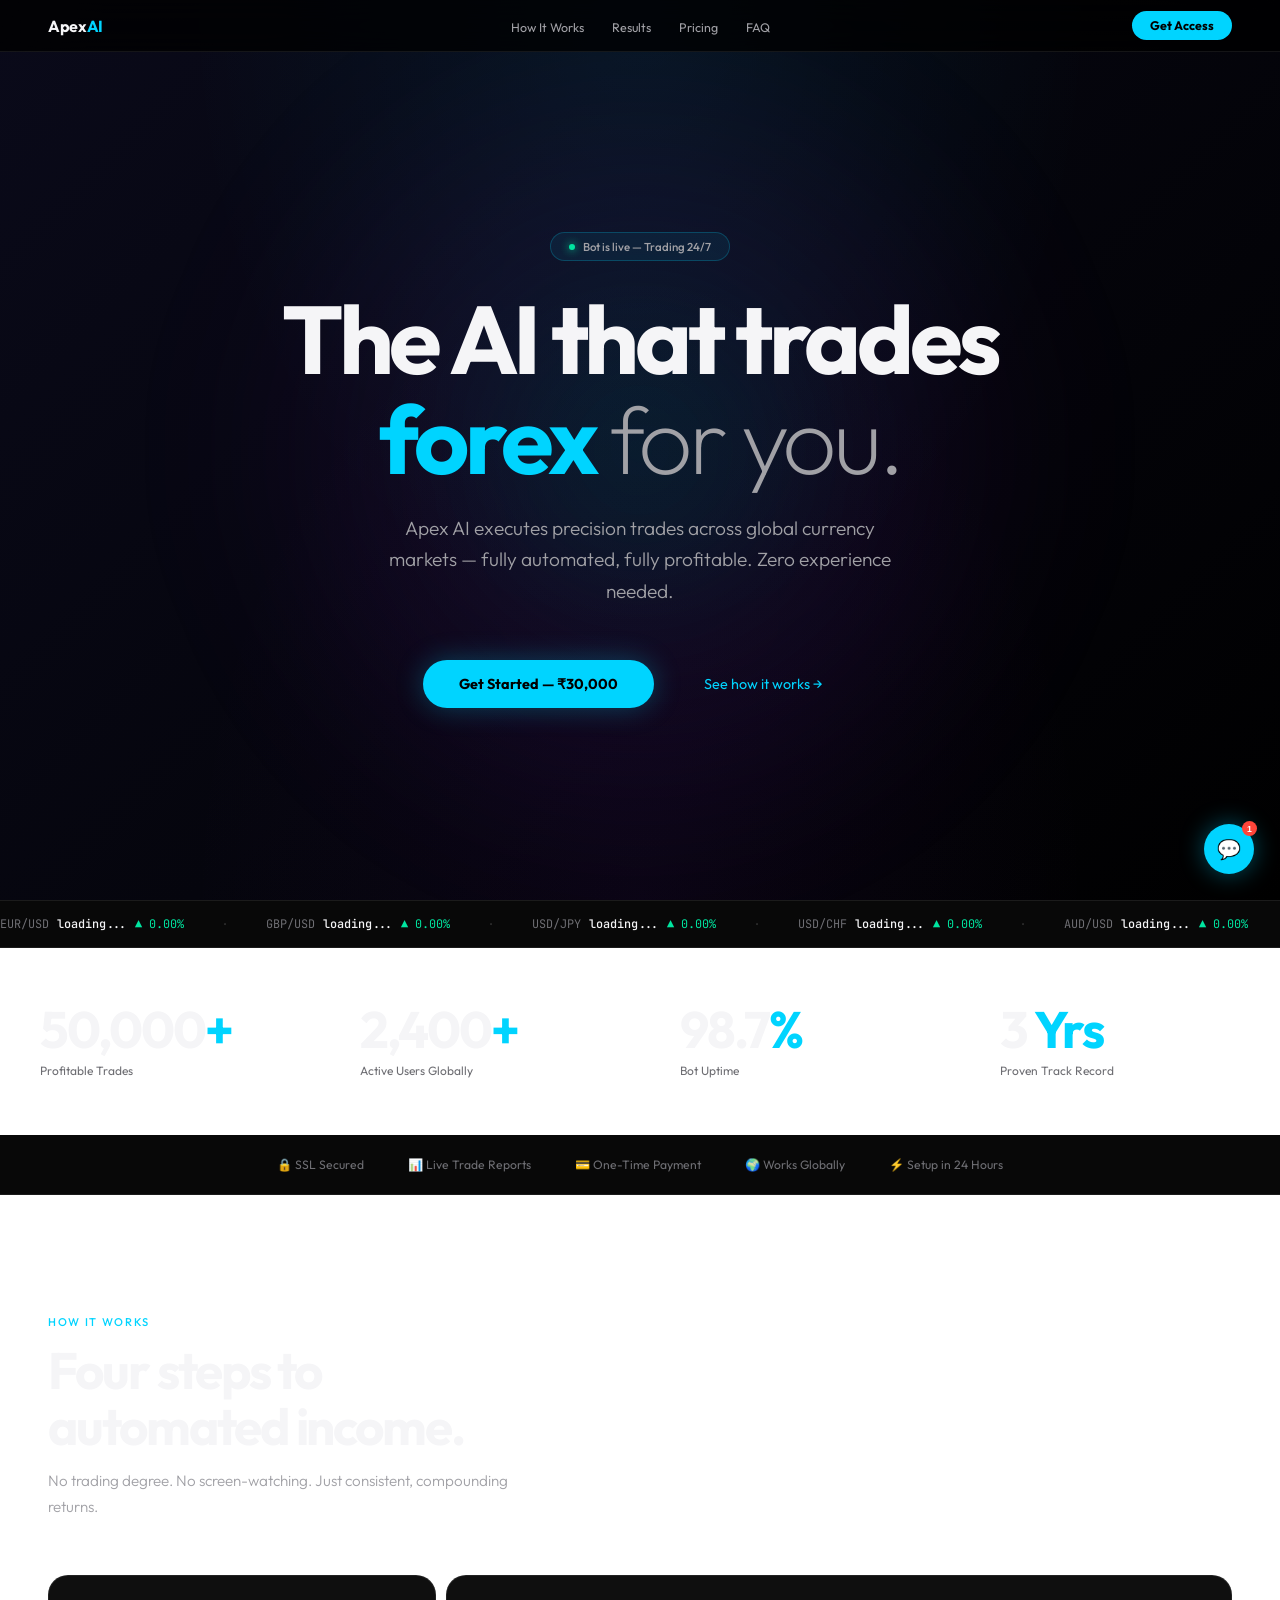
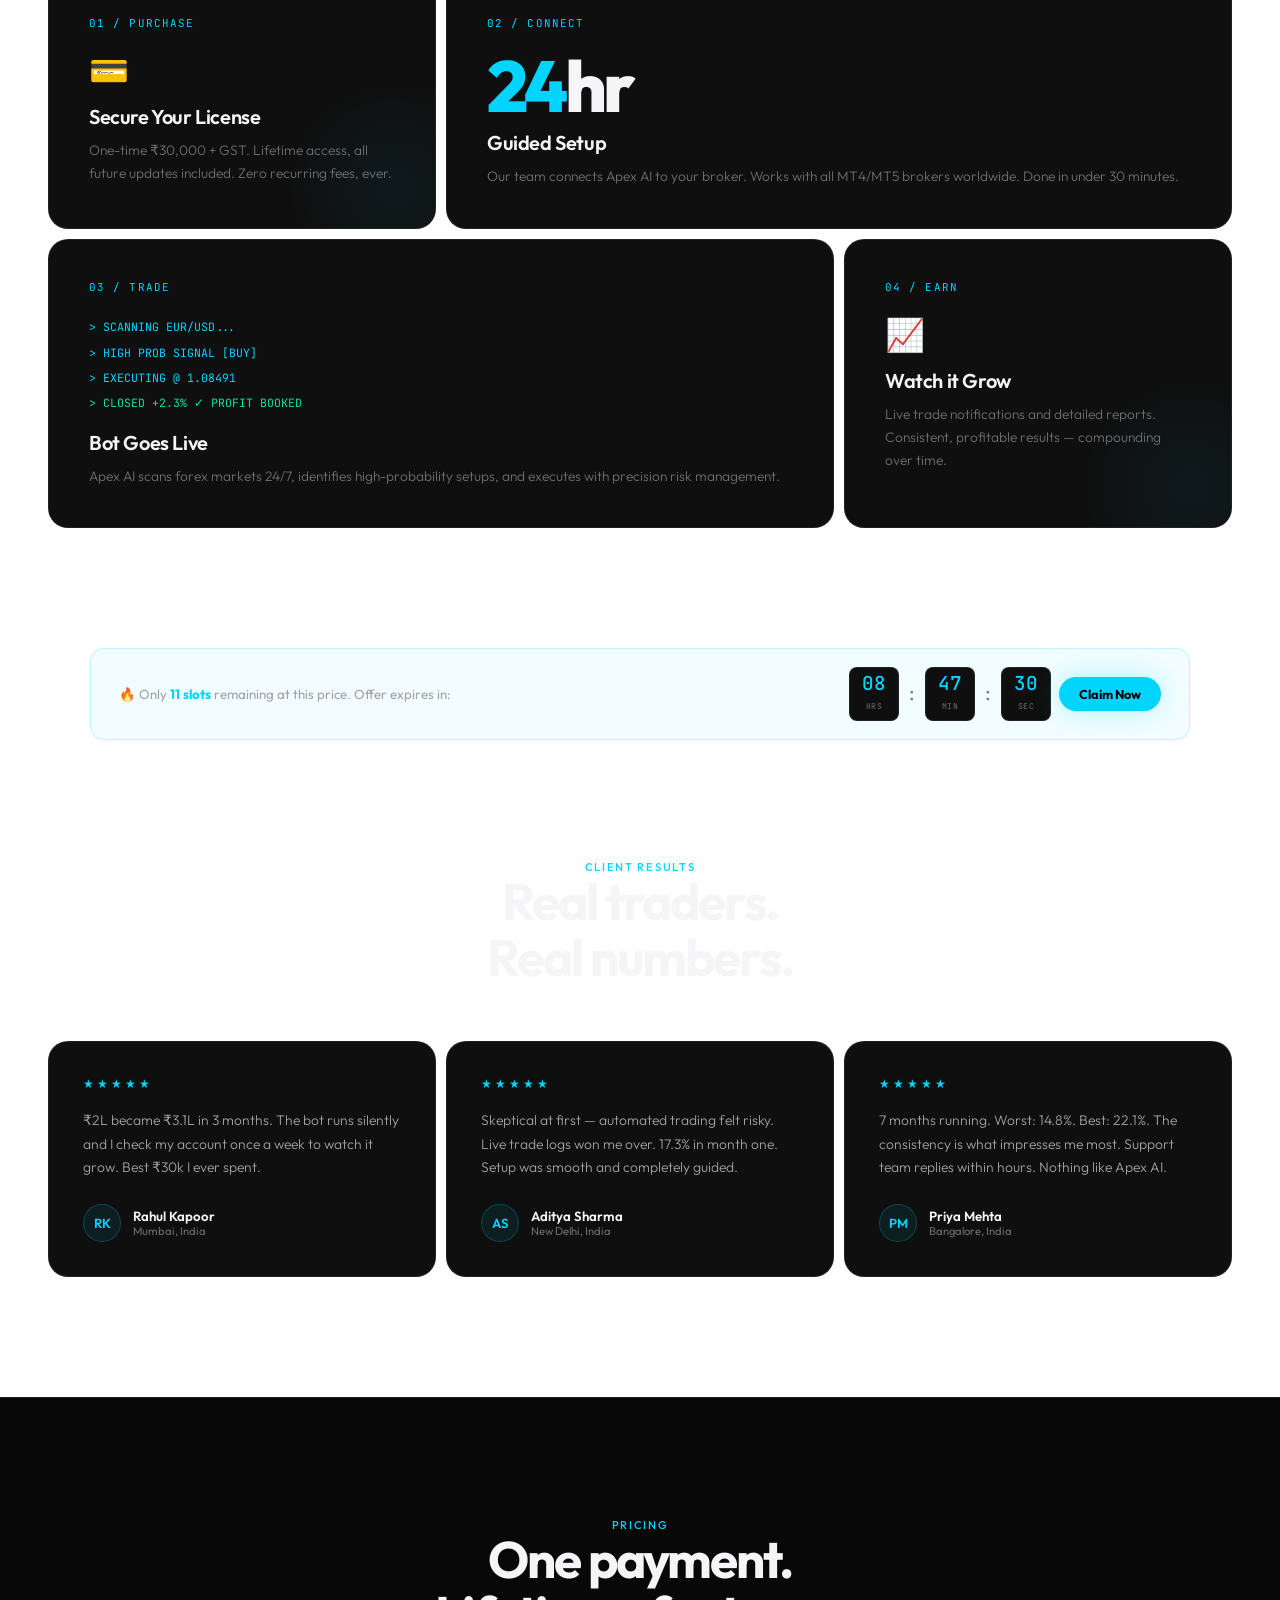
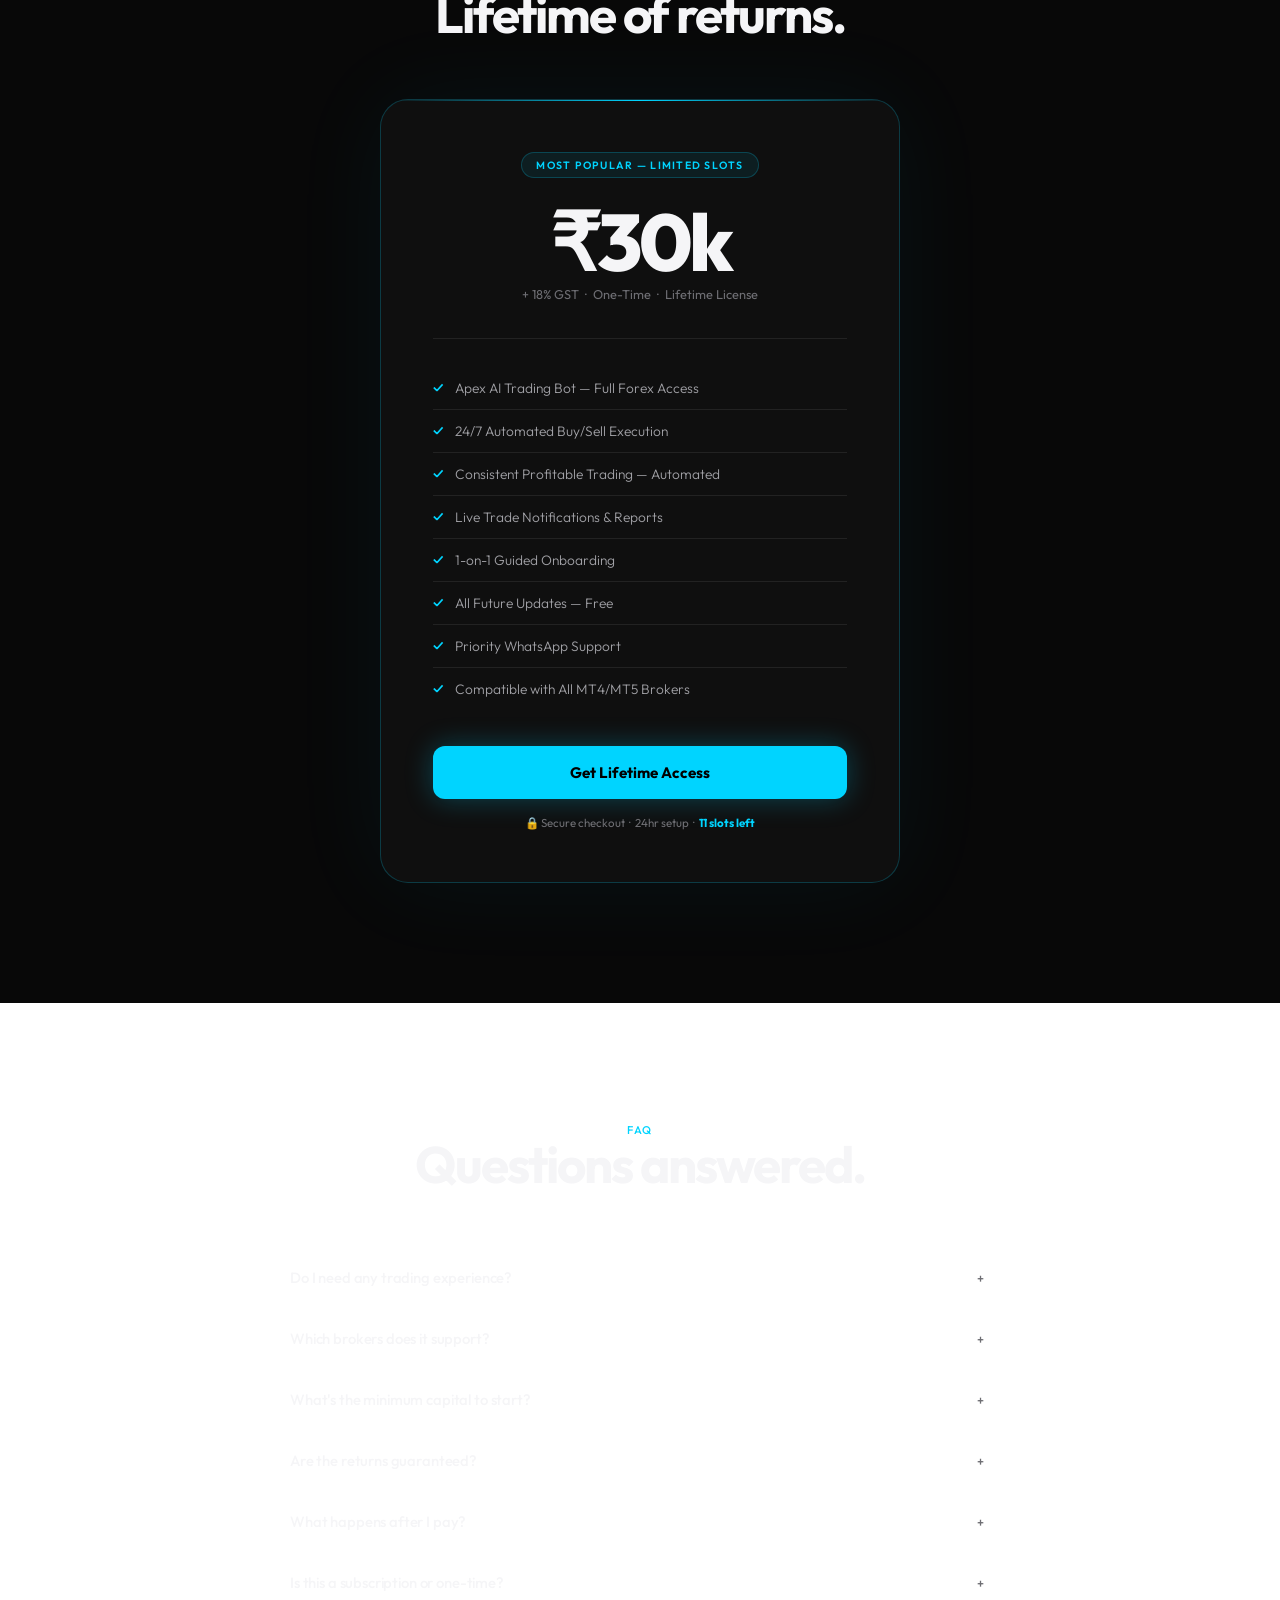
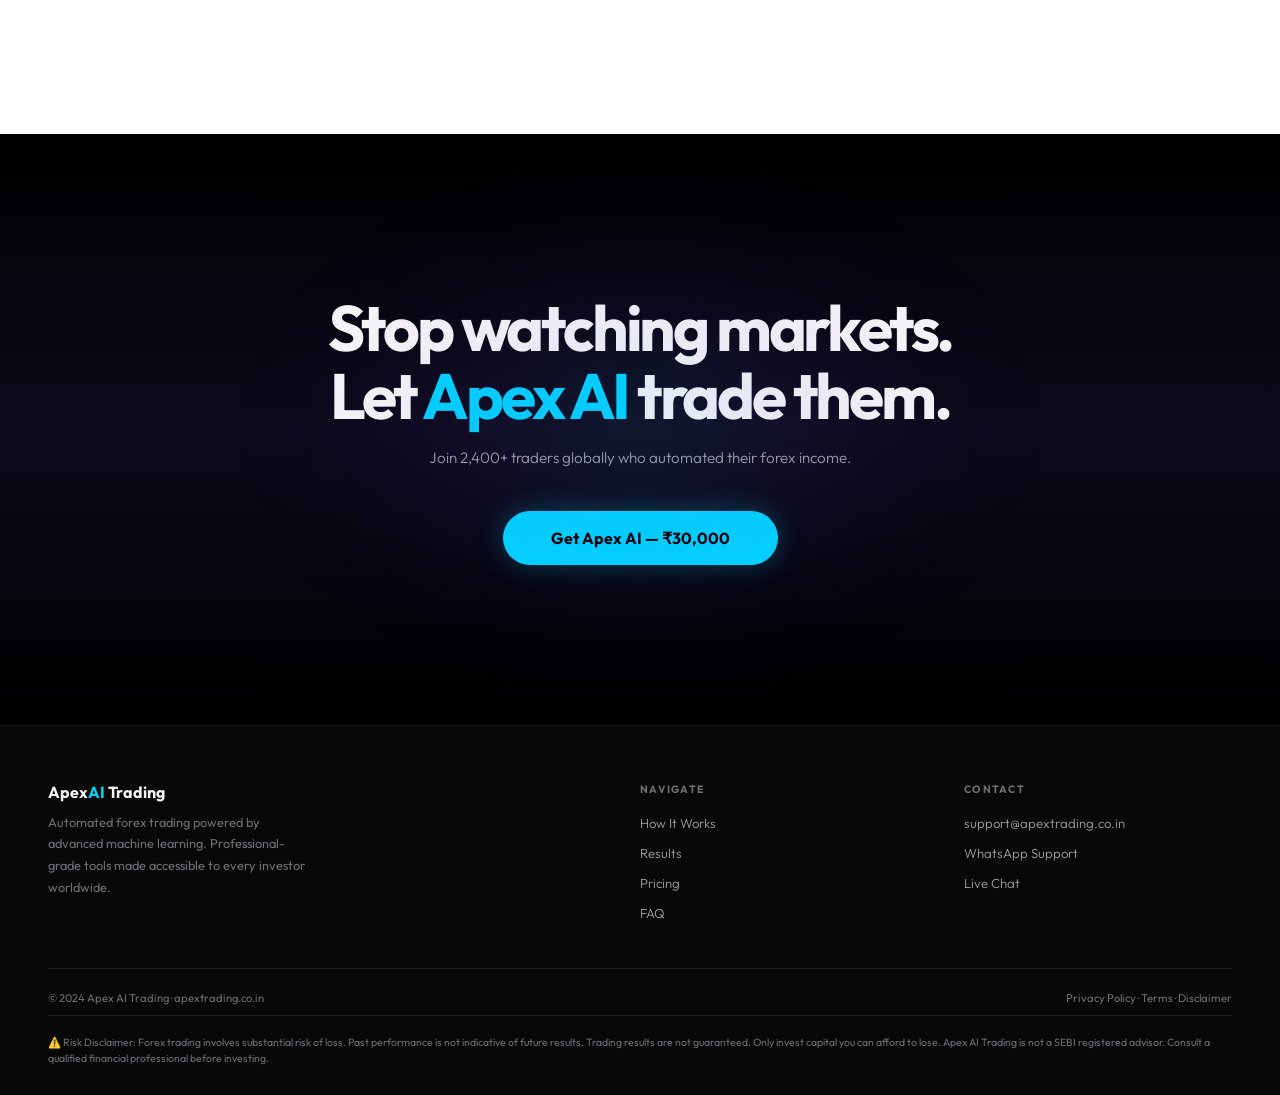
==== commit d4661461: "Update index.html" ====
--- a/index.html
+++ b/index.html
@@ -40,10 +40,19 @@
 /* ── BASE ── */
 body{
   font-family:'Outfit',sans-serif;
-  background:#000;
+  background: linear-gradient(135deg, #0a0a1a 0%, #000000 25%, #0d1117 50%, #000000 75%, #0a0a1a 100%);
+  background-attachment: fixed;
+  background-size: 400% 400%;
+  animation: gradientShift 15s ease infinite;
   color:#F5F5F7;
   overflow-x:hidden;
   cursor:none !important;
+}
+
+@keyframes gradientShift{
+  0%{background-position:0% 50%}
+  50%{background-position:100% 50%}
+  100%{background-position:0% 50%}
 }
 
 /* ── NAV ── */
@@ -72,14 +81,17 @@
   text-align:center;
   padding:140px 24px 100px;
   position:relative;overflow:hidden;
+  background: radial-gradient(ellipse at top, rgba(0,212,255,0.08) 0%, transparent 50%),
+              radial-gradient(ellipse at bottom, rgba(138,43,226,0.06) 0%, transparent 50%);
 }
 .hero-orb{
   position:absolute;
   width:900px;height:900px;border-radius:50%;
-  background:radial-gradient(circle,rgba(0,212,255,.055) 0%,transparent 65%);
+  background:radial-gradient(circle,rgba(0,212,255,.12) 0%, rgba(138,43,226,.08) 35%, transparent 70%);
   top:50%;left:50%;transform:translate(-50%,-50%);
   pointer-events:none;
   animation:orb 10s ease-in-out infinite;
+  filter: blur(60px);
 }
 @keyframes orb{0%,100%{transform:translate(-50%,-50%) scale(1)}50%{transform:translate(-50%,-52%) scale(1.05)}}
 
@@ -240,8 +252,8 @@
 .faq-item.open .faq-a{max-height:200px;padding-bottom:20px}
 
 /* ── FINAL CTA ── */
-.final-cta{text-align:center;padding:160px 40px;background:#000;position:relative;overflow:hidden}
-.final-cta::before{content:'';position:absolute;width:700px;height:400px;border-radius:50%;background:radial-gradient(ellipse,rgba(0,212,255,.05) 0%,transparent 70%);top:50%;left:50%;transform:translate(-50%,-50%)}
+.final-cta{text-align:center;padding:160px 40px;background:linear-gradient(180deg, #000000 0%, #0a0a1a 50%, #000000 100%);position:relative;overflow:hidden}
+.final-cta::before{content:'';position:absolute;width:700px;height:400px;border-radius:50%;background:radial-gradient(ellipse,rgba(0,212,255,.12) 0%, rgba(138,43,226,.08) 35%, transparent 70%);top:50%;left:50%;transform:translate(-50%,-50%);filter:blur(60px)}
 .final-cta h2{font-size:clamp(2.5rem,5vw,4.8rem);font-weight:700;letter-spacing:-.05em;max-width:640px;margin:0 auto 18px;line-height:1.06;color:#F5F5F7}
 .final-cta h2 span{color:#00D4FF}
 .final-cta p{color:#A1A1A6;font-size:.95rem;font-weight:300;margin-bottom:44px}
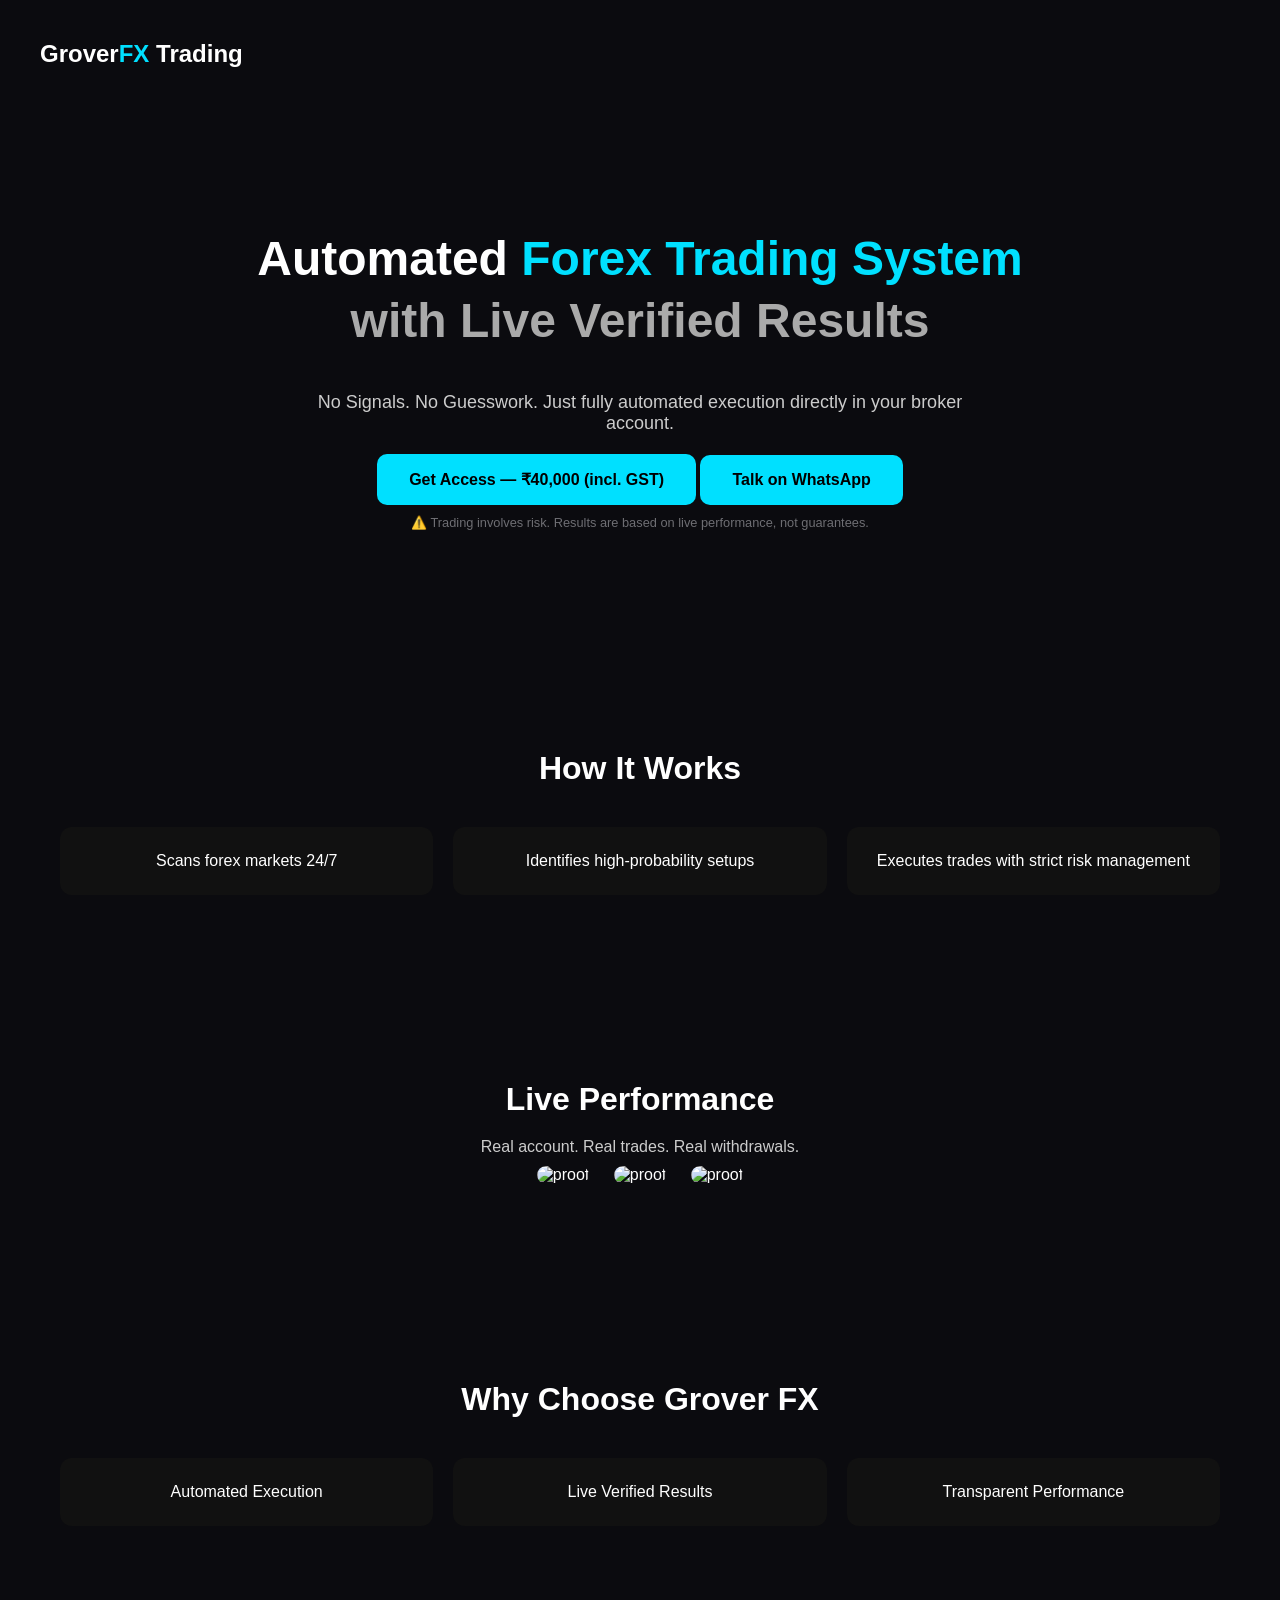
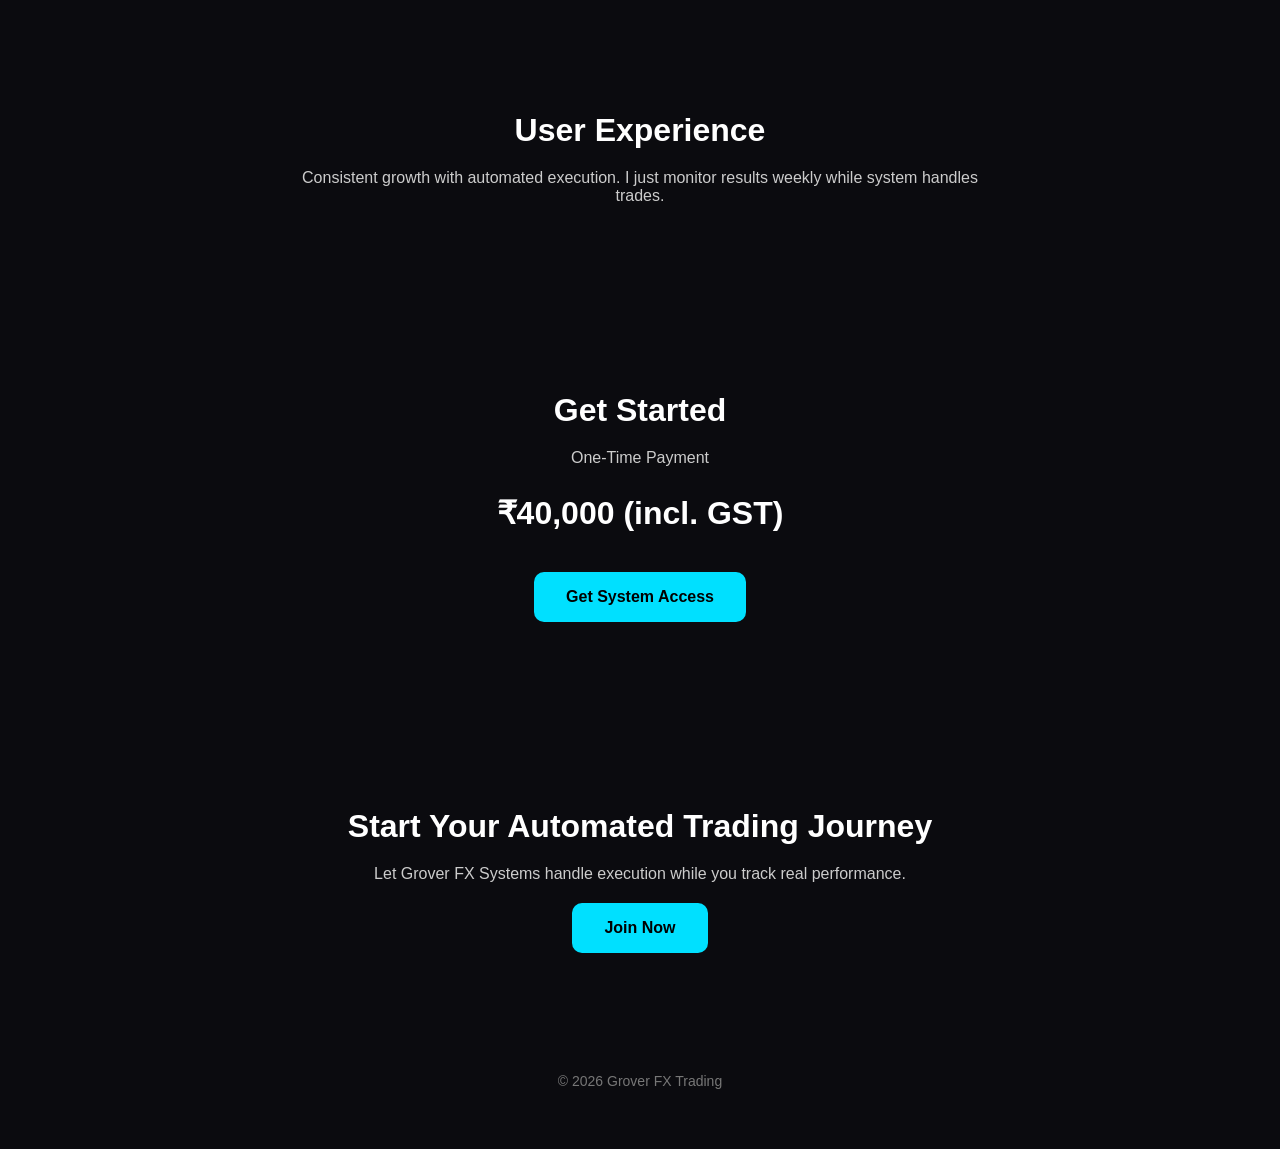
==== commit 80f3a538: "Update index.html" ====
--- a/index.html
+++ b/index.html
@@ -1,1017 +1,130 @@
 <!DOCTYPE html>
 <html lang="en">
 <head>
-<meta charset="UTF-8"/>
-<meta name="viewport" content="width=device-width, initial-scale=1.0"/>
-<meta http-equiv="Cache-Control" content="no-cache, no-store, must-revalidate"/>
-<meta http-equiv="Pragma" content="no-cache"/>
-<meta http-equiv="Expires" content="0"/>
-<title>Apex AI Trading — Automated Forex Intelligence</title>
-<link href="https://fonts.googleapis.com/css2?family=Outfit:wght@200;300;400;500;600;700;800&family=JetBrains+Mono:wght@400;500&display=swap" rel="stylesheet"/>
+<meta charset="UTF-8">
+<meta name="viewport" content="width=device-width, initial-scale=1.0">
+<title>Grover FX Trading — Automated Forex Systems</title>
+
 <style>
-*,*::before,*::after{box-sizing:border-box;margin:0;padding:0;cursor:none !important}
-html{scroll-behavior:smooth}
+body {margin:0;font-family:Arial, sans-serif;background:#0b0b0f;color:#fff;}
+.container {max-width:1200px;margin:auto;padding:20px;}
+header {display:flex;justify-content:space-between;align-items:center;padding:20px 0;}
+.logo {font-size:24px;font-weight:bold;}
+.logo span {color:#00e0ff;}
 
-/* ── CURSOR ── */
-#c-dot{
-  position:fixed;
-  width:8px;height:8px;
-  border-radius:50%;
-  background:#00D4FF;
-  box-shadow:0 0 10px #00D4FF,0 0 22px rgba(0,212,255,.55);
-  pointer-events:none;
-  z-index:99999;
-  top:0;left:0;
-  opacity:0;
-  transition:opacity .2s;
-}
-#c-ring{
-  position:fixed;
-  width:34px;height:34px;
-  border-radius:50%;
-  border:1.5px solid rgba(0,212,255,.6);
-  pointer-events:none;
-  z-index:99998;
-  top:0;left:0;
-  opacity:0;
-  transition:opacity .2s, width .2s, height .2s, border-color .2s;
-}
+.hero {text-align:center;padding:100px 20px;}
+.hero h1 {font-size:48px;line-height:1.3;}
+.cyan {color:#00e0ff;}
+.dim {color:#aaa;}
+.hero-sub {margin-top:20px;font-size:18px;color:#ccc;max-width:700px;margin:auto;}
 
-/* ── BASE ── */
-body{
-  font-family:'Outfit',sans-serif;
-  background: linear-gradient(135deg, #0a0a1a 0%, #000000 25%, #0d1117 50%, #000000 75%, #0a0a1a 100%);
-  background-attachment: fixed;
-  background-size: 400% 400%;
-  animation: gradientShift 15s ease infinite;
-  color:#F5F5F7;
-  overflow-x:hidden;
-  cursor:none !important;
-}
+.btn {margin-top:20px;padding:16px 32px;background:#00e0ff;color:#000;border:none;border-radius:10px;font-size:16px;font-weight:bold;cursor:pointer;}
+.btn:hover {opacity:0.9;}
 
-@keyframes gradientShift{
-  0%{background-position:0% 50%}
-  50%{background-position:100% 50%}
-  100%{background-position:0% 50%}
-}
+.section {padding:80px 20px;text-align:center;}
+.section h2 {font-size:32px;margin-bottom:20px;}
+.section p {color:#ccc;max-width:700px;margin:auto;}
 
-/* ── NAV ── */
-nav{
-  position:fixed;top:0;left:0;right:0;
-  z-index:1000;
-  height:52px;
-  display:flex;align-items:center;justify-content:space-between;
-  padding:0 48px;
-  background:rgba(0,0,0,.78);
-  backdrop-filter:blur(20px);
-  border-bottom:1px solid rgba(255,255,255,.08);
-}
-.logo{font-size:1rem;font-weight:700;letter-spacing:-.02em;color:#F5F5F7}
-.logo span{color:#00D4FF}
-nav ul{list-style:none;display:flex;gap:28px;position:absolute;left:50%;transform:translateX(-50%)}
-nav ul a{text-decoration:none;color:#A1A1A6;font-size:.78rem;transition:color .2s}
-nav ul a:hover{color:#F5F5F7}
-.nav-btn{background:#00D4FF;color:#000;border:none;padding:7px 18px;border-radius:980px;font-family:'Outfit',sans-serif;font-size:.78rem;font-weight:700;transition:opacity .2s,box-shadow .2s}
-.nav-btn:hover{opacity:.85;box-shadow:0 0 20px rgba(0,212,255,.4)}
+.cards {display:grid;grid-template-columns:repeat(auto-fit,minmax(250px,1fr));gap:20px;margin-top:40px;}
+.card {background:#111;border-radius:12px;padding:25px;}
 
-/* ── HERO ── */
-.hero{
-  min-height:100vh;
-  display:flex;flex-direction:column;align-items:center;justify-content:center;
-  text-align:center;
-  padding:140px 24px 100px;
-  position:relative;overflow:hidden;
-  background: radial-gradient(ellipse at top, rgba(0,212,255,0.08) 0%, transparent 50%),
-              radial-gradient(ellipse at bottom, rgba(138,43,226,0.06) 0%, transparent 50%);
-}
-.hero-orb{
-  position:absolute;
-  width:900px;height:900px;border-radius:50%;
-  background:radial-gradient(circle,rgba(0,212,255,.12) 0%, rgba(138,43,226,.08) 35%, transparent 70%);
-  top:50%;left:50%;transform:translate(-50%,-50%);
-  pointer-events:none;
-  animation:orb 10s ease-in-out infinite;
-  filter: blur(60px);
-}
-@keyframes orb{0%,100%{transform:translate(-50%,-50%) scale(1)}50%{transform:translate(-50%,-52%) scale(1.05)}}
+.proof img {width:100%;max-width:300px;margin:10px;border-radius:10px;}
 
-.badge{
-  display:inline-flex;align-items:center;gap:8px;
-  background:rgba(0,212,255,.07);
-  border:1px solid rgba(0,212,255,.22);
-  padding:6px 18px;border-radius:980px;
-  font-size:.72rem;font-weight:500;color:#A1A1A6;
-  margin-bottom:28px;
-  animation:fadeUp .8s ease both;
-}
-.badge-dot{width:6px;height:6px;border-radius:50%;background:#00E5A0;box-shadow:0 0 8px #00E5A0;animation:blink 2s infinite}
-@keyframes blink{0%,100%{opacity:1}50%{opacity:.3}}
-@keyframes fadeUp{from{opacity:0;transform:translateY(16px)}to{opacity:1;transform:translateY(0)}}
-
-.hero h1{
-  font-size:clamp(3rem,7.5vw,7rem);
-  font-weight:700;
-  line-height:1.04;
-  letter-spacing:-.045em;
-  max-width:880px;
-  margin:0 auto 24px;
-  animation:fadeUp .9s .1s ease both;
-}
-.hero h1 .cyan{color:#00D4FF}
-.hero h1 .dim{font-weight:200;color:#A1A1A6}
-.hero-sub{
-  font-size:clamp(1rem,2vw,1.2rem);
-  color:#A1A1A6;font-weight:300;
-  max-width:520px;margin:0 auto 52px;line-height:1.65;
-  animation:fadeUp .9s .2s ease both;
-}
-.hero-btns{display:flex;gap:14px;justify-content:center;flex-wrap:wrap;animation:fadeUp .9s .3s ease both}
-
-.btn-primary{
-  background:#00D4FF;color:#000;border:none;
-  padding:15px 36px;border-radius:980px;
-  font-family:'Outfit',sans-serif;font-weight:700;font-size:.9rem;
-  box-shadow:0 0 28px rgba(0,212,255,.28);
-  transition:transform .2s,box-shadow .2s;
-}
-.btn-primary:hover{transform:scale(1.03);box-shadow:0 0 50px rgba(0,212,255,.45)}
-.btn-ghost{
-  background:transparent;color:#00D4FF;border:none;
-  padding:15px 36px;border-radius:980px;
-  font-family:'Outfit',sans-serif;font-size:.9rem;
-  transition:color .2s;
-}
-.btn-ghost:hover{color:#F5F5F7}
-.btn-ghost::after{content:' →'}
-
-/* ── TICKER ── */
-.ticker-wrap{overflow:hidden;padding:13px 0;background:#080808;border-top:1px solid rgba(255,255,255,.08);border-bottom:1px solid rgba(255,255,255,.08)}
-.ticker-track{display:flex;gap:40px;width:max-content;animation:tickscroll 35s linear infinite}
-@keyframes tickscroll{from{transform:translateX(0)}to{transform:translateX(-50%)}}
-.tick{display:flex;align-items:center;gap:8px;font-family:'JetBrains Mono',monospace;font-size:.74rem;white-space:nowrap}
-.t-pair{color:#6E6E73}
-.t-val{color:#F5F5F7;font-weight:500}
-.t-up{color:#00E5A0}
-.t-dn{color:#FF453A}
-.t-sep{color:rgba(255,255,255,.15)}
-
-/* ── STATS ── */
-.stats{display:grid;grid-template-columns:repeat(4,1fr);border-bottom:1px solid rgba(255,255,255,.08)}
-.stat{padding:56px 40px;border-right:1px solid rgba(255,255,255,.08);position:relative;overflow:hidden;transition:background .3s}
-.stat:last-child{border-right:none}
-.stat:hover{background:rgba(0,212,255,.025)}
-.stat::after{content:'';position:absolute;bottom:0;left:0;right:0;height:1px;background:linear-gradient(90deg,transparent,#00D4FF,transparent);transform:scaleX(0);transition:transform .5s}
-.stat:hover::after{transform:scaleX(1)}
-.stat-num{font-size:3.2rem;font-weight:700;letter-spacing:-.04em;line-height:1;margin-bottom:8px;animation:statIn 1s ease both;}
-.stat:nth-child(1) .stat-num{animation-delay:.1s}
-.stat:nth-child(2) .stat-num{animation-delay:.2s}
-.stat:nth-child(3) .stat-num{animation-delay:.3s}
-.stat:nth-child(4) .stat-num{animation-delay:.4s}
-@keyframes statIn{from{opacity:0;transform:translateY(16px)}to{opacity:1;transform:none}}
-.stat-num .a{color:#00D4FF}
-.stat-lbl{font-size:.75rem;color:#6E6E73}
-
-/* ── TRUST BAR ── */
-.trust{display:flex;align-items:center;justify-content:center;gap:44px;flex-wrap:wrap;padding:22px 40px;background:#080808;border-bottom:1px solid rgba(255,255,255,.08)}
-.trust-item{font-size:.76rem;color:#6E6E73;display:flex;align-items:center;gap:8px}
-
-/* ── SECTIONS ── */
-section{padding:120px 48px}
-.eyebrow{font-size:.7rem;font-weight:500;letter-spacing:.15em;text-transform:uppercase;color:#00D4FF;margin-bottom:14px}
-.sec-title{font-size:clamp(2rem,4vw,3.6rem);font-weight:700;letter-spacing:-.04em;line-height:1.08;max-width:680px}
-.sec-sub{font-size:.95rem;color:#A1A1A6;font-weight:300;line-height:1.7;max-width:460px;margin-top:14px}
-.center{text-align:center;margin:0 auto}
-.center .sec-title,.center .sec-sub{margin-left:auto;margin-right:auto}
-
-/* ── BENTO ── */
-.bento{display:grid;grid-template-columns:repeat(12,1fr);gap:10px;max-width:1200px;margin:56px auto 0}
-.bc{background:#0F0F0F;border:1px solid rgba(255,255,255,.08);border-radius:20px;padding:40px;position:relative;overflow:hidden;transition:border-color .3s,transform .3s}
-.bc:hover{border-color:rgba(0,212,255,.22);transform:translateY(-2px)}
-.bc.s4{grid-column:span 4}
-.bc.s8{grid-column:span 8}
-.bc-step{font-family:'JetBrains Mono',monospace;font-size:.68rem;color:#00D4FF;margin-bottom:20px;letter-spacing:.1em}
-.bc-icon{font-size:2rem;margin-bottom:14px}
-.bc h3{font-size:1.25rem;font-weight:600;letter-spacing:-.02em;margin-bottom:10px;color:#F5F5F7}
-.bc p{font-size:.86rem;color:#6E6E73;line-height:1.65;font-weight:300}
-.bc-glow{position:absolute;width:220px;height:220px;border-radius:50%;background:radial-gradient(circle,rgba(0,212,255,.06) 0%,transparent 70%);bottom:-70px;right:-70px;pointer-events:none}
-.bc-big{font-size:4.5rem;font-weight:800;letter-spacing:-.05em;line-height:1;margin-bottom:8px;color:#F5F5F7}
-.bc-big span{color:#00D4FF}
-.code-blk{font-family:'JetBrains Mono',monospace;font-size:.72rem;color:#00D4FF;line-height:2.2;margin-bottom:14px}
-.code-blk .w{color:#00E5A0}
-
-/* ── URGENCY ── */
-.urgency{
-  background:rgba(0,212,255,.05);
-  border:1px solid rgba(0,212,255,.22);
-  border-radius:14px;padding:18px 28px;
-  display:flex;align-items:center;justify-content:space-between;gap:16px;
-  max-width:1100px;margin:0 auto 36px;flex-wrap:wrap;
-}
-.urg-l{font-size:.83rem;color:#A1A1A6}
-.urg-l strong{color:#00D4FF}
-.cd{display:flex;gap:8px;align-items:center;font-family:'JetBrains Mono',monospace}
-.cdb{background:#0F0F0F;border:1px solid rgba(255,255,255,.08);border-radius:8px;padding:6px 12px;text-align:center}
-.cdn{font-size:1.2rem;color:#00D4FF;font-weight:500;display:block;line-height:1}
-.cdl{font-size:.5rem;color:#6E6E73;letter-spacing:.08em;text-transform:uppercase}
-.cd-sep{color:#6E6E73}
-
-/* ── TESTIMONIALS ── */
-.test-grid{display:grid;grid-template-columns:repeat(3,1fr);gap:10px;max-width:1200px;margin:56px auto 0}
-.tc{background:#0F0F0F;border:1px solid rgba(255,255,255,.08);border-radius:20px;padding:34px;transition:border-color .3s,transform .3s}
-.tc:hover{border-color:rgba(0,212,255,.22);transform:translateY(-4px)}
-.stars{color:#00D4FF;font-size:.78rem;letter-spacing:3px;margin-bottom:18px}
-.tc-text{font-size:.87rem;color:#A1A1A6;line-height:1.7;font-weight:300;margin-bottom:24px}
-.tc-author{display:flex;align-items:center;gap:12px}
-.tc-av{width:38px;height:38px;border-radius:50%;background:rgba(0,212,255,.08);border:1px solid rgba(0,212,255,.22);display:flex;align-items:center;justify-content:center;font-size:.82rem;font-weight:600;color:#00D4FF}
-.tc-name{font-size:.83rem;font-weight:600;color:#F5F5F7}
-.tc-loc{font-size:.7rem;color:#6E6E73}
-
-/* ── PRICING ── */
-.pricing-wrap{max-width:520px;margin:56px auto 0}
-.pricing-card{background:#0F0F0F;border:1px solid rgba(0,212,255,.22);border-radius:28px;padding:52px;text-align:center;box-shadow:0 0 100px rgba(0,212,255,.06);position:relative;overflow:hidden}
-.pricing-card::before{content:'';position:absolute;top:0;left:0;right:0;height:1px;background:linear-gradient(90deg,transparent,#00D4FF,transparent)}
-.pricing-pill{display:inline-block;background:rgba(0,212,255,.08);border:1px solid rgba(0,212,255,.22);color:#00D4FF;font-size:.66rem;font-weight:600;letter-spacing:.12em;text-transform:uppercase;padding:5px 14px;border-radius:980px;margin-bottom:24px}
-.pricing-amt{font-size:5rem;font-weight:800;letter-spacing:-.05em;line-height:1;margin-bottom:4px;color:#F5F5F7}
-.pricing-sub{font-size:.8rem;color:#6E6E73;margin-bottom:36px}
-.pricing-div{height:1px;background:rgba(255,255,255,.08);margin:28px 0}
-.pricing-list{text-align:left;list-style:none;margin-bottom:36px}
-.pricing-list li{padding:12px 0;border-bottom:1px solid rgba(255,255,255,.08);font-size:.86rem;color:#A1A1A6;display:flex;align-items:center;gap:12px;font-weight:300}
-.pricing-list li:last-child{border-bottom:none}
-.pricing-list li::before{content:'✓';color:#00D4FF;font-weight:700;font-size:.78rem;flex-shrink:0}
-.pricing-note{font-size:.72rem;color:#6E6E73;margin-top:16px}
-.pricing-note strong{color:#00D4FF}
-
-/* ── FAQ ── */
-.faq-wrap{max-width:700px;margin:56px auto 0}
-.faq-item{border-bottom:1px solid rgba(255,255,255,.08)}
-.faq-q{padding:20px 0;font-size:.93rem;font-weight:500;color:#F5F5F7;display:flex;justify-content:space-between;align-items:center;transition:color .2s;letter-spacing:-.01em}
-.faq-q:hover{color:#00D4FF}
-.faq-ic{width:20px;height:20px;border:1px solid rgba(255,255,255,.08);border-radius:50%;display:flex;align-items:center;justify-content:center;font-size:.8rem;color:#6E6E73;flex-shrink:0;transition:all .3s}
-.faq-item.open .faq-ic{border-color:#00D4FF;color:#00D4FF;transform:rotate(45deg)}
-.faq-a{max-height:0;overflow:hidden;font-size:.86rem;color:#6E6E73;line-height:1.75;font-weight:300;transition:max-height .4s ease,padding .3s}
-.faq-item.open .faq-a{max-height:200px;padding-bottom:20px}
-
-/* ── FINAL CTA ── */
-.final-cta{text-align:center;padding:160px 40px;background:linear-gradient(180deg, #000000 0%, #0a0a1a 50%, #000000 100%);position:relative;overflow:hidden}
-.final-cta::before{content:'';position:absolute;width:700px;height:400px;border-radius:50%;background:radial-gradient(ellipse,rgba(0,212,255,.12) 0%, rgba(138,43,226,.08) 35%, transparent 70%);top:50%;left:50%;transform:translate(-50%,-50%);filter:blur(60px)}
-.final-cta h2{font-size:clamp(2.5rem,5vw,4.8rem);font-weight:700;letter-spacing:-.05em;max-width:640px;margin:0 auto 18px;line-height:1.06;color:#F5F5F7}
-.final-cta h2 span{color:#00D4FF}
-.final-cta p{color:#A1A1A6;font-size:.95rem;font-weight:300;margin-bottom:44px}
-
-/* ── FOOTER ── */
-footer{background:#080808;border-top:1px solid rgba(255,255,255,.08);padding:56px 48px 28px}
-.footer-grid{display:grid;grid-template-columns:2fr 1fr 1fr;gap:56px;padding-bottom:36px;border-bottom:1px solid rgba(255,255,255,.08);margin-bottom:22px}
-.footer-logo{font-size:1rem;font-weight:700;display:block;margin-bottom:10px;color:#F5F5F7}
-.footer-logo span{color:#00D4FF}
-.footer-desc{font-size:.8rem;color:#6E6E73;line-height:1.7;max-width:260px}
-footer h4{font-size:.66rem;letter-spacing:.12em;text-transform:uppercase;color:#6E6E73;margin-bottom:16px}
-footer ul{list-style:none}
-footer ul li{margin-bottom:10px}
-footer ul li a{text-decoration:none;color:#A1A1A6;font-size:.82rem;font-weight:300;transition:color .2s}
-footer ul li a:hover{color:#00D4FF}
-.footer-btm{display:flex;justify-content:space-between;align-items:center;flex-wrap:wrap;gap:10px}
-.footer-btm p{font-size:.7rem;color:#6E6E73}
-.footer-disc{font-size:.66rem;color:#6E6E73;line-height:1.6;border-top:1px solid rgba(255,255,255,.08);padding-top:18px;margin-top:10px}
-
-/* ── MODAL ── */
-.modal-bg{position:fixed;inset:0;background:rgba(0,0,0,.9);z-index:9998;display:none;align-items:center;justify-content:center;backdrop-filter:blur(18px)}
-.modal-bg.on{display:flex}
-.modal-box{background:#0F0F0F;border:1px solid rgba(0,212,255,.22);border-radius:28px;padding:50px 44px;max-width:460px;width:90%;position:relative;animation:mIn .35s ease both;box-shadow:0 0 80px rgba(0,212,255,.07)}
-@keyframes mIn{from{opacity:0;transform:scale(.94) translateY(20px)}to{opacity:1;transform:scale(1) translateY(0)}}
-.modal-close{position:absolute;top:18px;right:18px;background:#161616;border:1px solid rgba(255,255,255,.08);width:30px;height:30px;border-radius:50%;color:#6E6E73;font-size:.8rem;display:flex;align-items:center;justify-content:center;transition:border-color .2s,color .2s}
-.modal-close:hover{border-color:#00D4FF;color:#00D4FF}
-.modal-box h3{font-size:1.75rem;font-weight:700;letter-spacing:-.04em;margin-bottom:6px;color:#F5F5F7}
-.modal-box>p{font-size:.82rem;color:#6E6E73;margin-bottom:28px;line-height:1.5}
-.fg{margin-bottom:14px}
-.fg label{display:block;font-size:.66rem;letter-spacing:.1em;text-transform:uppercase;color:#6E6E73;margin-bottom:7px}
-.fg input,.fg select{width:100%;background:#161616;border:1px solid rgba(255,255,255,.08);border-radius:10px;color:#F5F5F7;padding:13px 15px;font-family:'Outfit',sans-serif;font-size:.88rem;outline:none;transition:border-color .2s}
-.fg input:focus,.fg select:focus{border-color:#00D4FF}
-.fg select option{background:#161616}
-.modal-btn{width:100%;background:#00D4FF;color:#000;border:none;padding:15px;border-radius:10px;font-family:'Outfit',sans-serif;font-weight:700;font-size:.88rem;margin-top:6px;transition:opacity .2s,box-shadow .2s}
-.modal-btn:hover{opacity:.88;box-shadow:0 0 24px rgba(0,212,255,.3)}
-.modal-secure{font-size:.7rem;color:#6E6E73;text-align:center;margin-top:12px}
-
-/* ── CHAT ── */
-.chat-wrap{position:fixed;bottom:26px;right:26px;z-index:9000;display:flex;flex-direction:column;align-items:flex-end;gap:10px}
-.chat-box{width:330px;background:#0F0F0F;border:1px solid rgba(255,255,255,.08);border-radius:20px;overflow:hidden;box-shadow:0 20px 60px rgba(0,0,0,.7);display:none;animation:cIn .3s ease}
-.chat-box.on{display:block}
-@keyframes cIn{from{opacity:0;transform:translateY(14px) scale(.96)}to{opacity:1;transform:translateY(0) scale(1)}}
-.chat-head{background:#161616;border-bottom:1px solid rgba(255,255,255,.08);padding:14px 18px;display:flex;align-items:center;justify-content:space-between}
-.chat-hi{display:flex;align-items:center;gap:10px}
-.chat-av{width:32px;height:32px;border-radius:50%;background:rgba(0,212,255,.08);border:1px solid rgba(0,212,255,.22);display:flex;align-items:center;justify-content:center;font-size:.9rem}
-.chat-name{font-size:.85rem;font-weight:600;color:#F5F5F7}
-.chat-status{font-size:.68rem;color:#00E5A0;display:flex;align-items:center;gap:4px}
-.chat-status::before{content:'';width:5px;height:5px;border-radius:50%;background:#00E5A0;animation:blink 2s infinite}
-.chat-x{background:none;border:none;color:#6E6E73;font-size:.9rem}
-.chat-msgs{padding:14px;height:210px;overflow-y:auto;display:flex;flex-direction:column;gap:9px}
-.chat-msgs::-webkit-scrollbar{width:0}
-.cmsg{font-size:.8rem;line-height:1.55;max-width:82%;padding:9px 13px;border-radius:14px}
-.cmsg.bot{background:#161616;color:#A1A1A6;border-bottom-left-radius:4px;align-self:flex-start}
-.cmsg.usr{background:rgba(0,212,255,.08);border:1px solid rgba(0,212,255,.22);color:#F5F5F7;border-bottom-right-radius:4px;align-self:flex-end}
-.chat-qr{padding:9px 14px;display:flex;gap:6px;flex-wrap:wrap;border-top:1px solid rgba(255,255,255,.08)}
-.qr{background:#161616;border:1px solid rgba(255,255,255,.08);border-radius:980px;color:#00D4FF;font-size:.68rem;padding:5px 11px;font-family:'Outfit',sans-serif;transition:all .2s}
-.qr:hover{background:rgba(0,212,255,.08);border-color:rgba(0,212,255,.22)}
-.chat-ir{border-top:1px solid rgba(255,255,255,.08);display:flex}
-.chat-in{flex:1;background:transparent;border:none;padding:13px 15px;color:#F5F5F7;font-family:'Outfit',sans-serif;font-size:.82rem;outline:none}
-.chat-in::placeholder{color:#6E6E73}
-.chat-send{background:none;border:none;color:#00D4FF;font-size:1rem;padding:13px 15px}
-.chat-fab{width:50px;height:50px;border-radius:50%;background:#00D4FF;border:none;display:flex;align-items:center;justify-content:center;font-size:1.2rem;box-shadow:0 0 24px rgba(0,212,255,.38);transition:transform .2s;position:relative}
-.chat-fab:hover{transform:scale(1.08)}
-.chat-notif{position:absolute;top:-3px;right:-3px;width:15px;height:15px;border-radius:50%;background:#FF453A;color:#fff;font-size:.55rem;font-weight:700;display:flex;align-items:center;justify-content:center}
-
-/* ── REVEAL ── */
-.rv-el{opacity:1;transform:none;transition:opacity .75s ease,transform .75s ease}
-.rv-el.hidden{opacity:0;transform:translateY(22px)}
-.rv-el.hidden.show{opacity:1;transform:none}
-.d1{transition-delay:.1s}
-.d2{transition-delay:.2s}
-
-/* ── RESPONSIVE ── */
-@media(max-width:900px){
-  nav ul{display:none}
-  .stats{grid-template-columns:repeat(2,1fr)}
-  .bc.s4,.bc.s8{grid-column:span 12}
-  
-  .test-grid{grid-template-columns:1fr}
-  .footer-grid{grid-template-columns:1fr;gap:28px}
-  .urgency{flex-direction:column;text-align:center}
-  section{padding:80px 24px}
-  nav{padding:0 24px}
-}
+.footer {text-align:center;padding:40px;color:#777;font-size:14px;}
 </style>
 </head>
+
 <body>
+<div class="container">
 
-<!-- CURSOR SCRIPT — runs immediately, before anything else, Cloudflare cannot touch this -->
-<div id="c-dot"></div>
-<div id="c-ring"></div>
-<script>
-!function(){
-  var d=document.getElementById('c-dot');
-  var r=document.getElementById('c-ring');
-  var mx=0,my=0,rx=0,ry=0,on=false;
-  function move(e){
-    mx=e.clientX; my=e.clientY;
-    d.style.left=(mx-4)+'px';
-    d.style.top=(my-4)+'px';
-    if(!on){on=true;d.style.opacity='1';r.style.opacity='1';}
-  }
-  function loop(){
-    rx+=(mx-rx)*.15; ry+=(my-ry)*.15;
-    r.style.left=(rx-17)+'px';
-    r.style.top=(ry-17)+'px';
-    requestAnimationFrame(loop);
-  }
-  document.addEventListener('mousemove',move,{passive:true});
-  loop();
-  document.addEventListener('DOMContentLoaded',function(){
-    document.querySelectorAll('button,a').forEach(function(el){
-      el.addEventListener('mouseenter',function(){r.style.width='50px';r.style.height='50px';r.style.borderColor='rgba(0,212,255,.9)';});
-      el.addEventListener('mouseleave',function(){r.style.width='34px';r.style.height='34px';r.style.borderColor='rgba(0,212,255,.6)';});
-    });
-  });
-}();
-</script>
-
-<!-- NAV -->
-<nav>
-  <div class="logo">Apex<span>AI</span></div>
-  <ul>
-    <li><a href="#how">How It Works</a></li>
-    <li><a href="#testimonials">Results</a></li>
-    <li><a href="#pricing">Pricing</a></li>
-    <li><a href="#faq">FAQ</a></li>
-  </ul>
-  <button class="nav-btn" onclick="openModal()">Get Access</button>
-</nav>
+<header>
+<div class="logo">Grover<span>FX</span> Trading</div>
+</header>
 
 <!-- HERO -->
 <section class="hero">
-  <div class="hero-orb"></div>
-  <div class="badge"><div class="badge-dot"></div>Bot is live — Trading 24/7</div>
-  <h1>The AI that trades<br/><span class="cyan">forex</span> <span class="dim">for you.</span></h1>
-  <p class="hero-sub">Apex AI executes precision trades across global currency markets — fully automated, fully profitable. Zero experience needed.</p>
-  <div class="hero-btns">
-    <button class="btn-primary" onclick="openModal()">Get Started — ₹30,000</button>
-    <button class="btn-ghost" onclick="document.getElementById('how').scrollIntoView({behavior:'smooth'})">See how it works</button>
-  </div>
+<h1>
+Automated <span class="cyan">Forex Trading System</span><br>
+<span class="dim">with Live Verified Results</span>
+</h1>
+
+<p class="hero-sub">
+No Signals. No Guesswork. Just fully automated execution directly in your broker account.
+</p>
+
+<button class="btn" onclick="window.open('https://wa.me/91XXXXXXXXXX')">
+Get Access — ₹40,000 (incl. GST)
+</button>
+
+<button class="btn" onclick="window.open('https://wa.me/91XXXXXXXXXX')">
+Talk on WhatsApp
+</button>
+
+<p style="font-size:0.8rem;color:#6E6E73;margin-top:10px">
+⚠️ Trading involves risk. Results are based on live performance, not guarantees.
+</p>
 </section>
 
-<!-- TICKER — live forex via Frankfurter API -->
-<div class="ticker-wrap">
-  <div class="ticker-track" id="tickerTrack">
-    <!-- Initial placeholder content will be replaced by JavaScript -->
-    <span class="tick"><span class="t-pair">EUR/USD</span> <span class="t-val">loading...</span> <span class="t-up">▲ 0.00%</span></span>
-    <span class="t-sep"> · </span>
-    <span class="tick"><span class="t-pair">GBP/USD</span> <span class="t-val">loading...</span> <span class="t-up">▲ 0.00%</span></span>
-    <span class="t-sep"> · </span>
-    <span class="tick"><span class="t-pair">USD/JPY</span> <span class="t-val">loading...</span> <span class="t-up">▲ 0.00%</span></span>
-    <span class="t-sep"> · </span>
-    <span class="tick"><span class="t-pair">USD/CHF</span> <span class="t-val">loading...</span> <span class="t-up">▲ 0.00%</span></span>
-    <span class="t-sep"> · </span>
-    <span class="tick"><span class="t-pair">AUD/USD</span> <span class="t-val">loading...</span> <span class="t-up">▲ 0.00%</span></span>
-    <span class="t-sep"> · </span>
-    <span class="tick"><span class="t-pair">NZD/USD</span> <span class="t-val">loading...</span> <span class="t-up">▲ 0.00%</span></span>
-    <span class="t-sep"> · </span>
-    <span class="tick"><span class="t-pair">USD/CAD</span> <span class="t-val">loading...</span> <span class="t-up">▲ 0.00%</span></span>
-    <span class="t-sep"> · </span>
-    <span class="tick"><span class="t-pair">EUR/GBP</span> <span class="t-val">loading...</span> <span class="t-up">▲ 0.00%</span></span>
-    <span class="t-sep"> · </span>
-    <!-- duplicate for loop -->
-    <span class="tick"><span class="t-pair">EUR/USD</span> <span class="t-val">loading...</span> <span class="t-up">▲ 0.00%</span></span>
-    <span class="t-sep"> · </span>
-    <span class="tick"><span class="t-pair">GBP/USD</span> <span class="t-val">loading...</span> <span class="t-up">▲ 0.00%</span></span>
-    <span class="t-sep"> · </span>
-    <span class="tick"><span class="t-pair">USD/JPY</span> <span class="t-val">loading...</span> <span class="t-up">▲ 0.00%</span></span>
-    <span class="t-sep"> · </span>
-    <span class="tick"><span class="t-pair">AUD/USD</span> <span class="t-val">loading...</span> <span class="t-up">▲ 0.00%</span></span>
-    <span class="t-sep"> · </span>
-    <span class="tick"><span class="t-pair">USD/CAD</span> <span class="t-val">loading...</span> <span class="t-up">▲ 0.00%</span></span>
-  </div>
+<!-- HOW IT WORKS -->
+<section class="section">
+<h2>How It Works</h2>
+<div class="cards">
+<div class="card">Scans forex markets 24/7</div>
+<div class="card">Identifies high-probability setups</div>
+<div class="card">Executes trades with strict risk management</div>
 </div>
-
-<!-- STATS — CSS animated, no JS dependency -->
-<div class="stats" id="statsBlock">
-  <div class="stat">
-    <div class="stat-num">50,000<span class="a">+</span></div>
-    <div class="stat-lbl">Profitable Trades</div>
-  </div>
-  <div class="stat">
-    <div class="stat-num">2,400<span class="a">+</span></div>
-    <div class="stat-lbl">Active Users Globally</div>
-  </div>
-  <div class="stat">
-    <div class="stat-num">98.7<span class="a">%</span></div>
-    <div class="stat-lbl">Bot Uptime</div>
-  </div>
-  <div class="stat">
-    <div class="stat-num">3<span class="a"> Yrs</span></div>
-    <div class="stat-lbl">Proven Track Record</div>
-  </div>
-</div>
-
-<!-- TRUST BAR -->
-<div class="trust">
-  <div class="trust-item">🔒 SSL Secured</div>
-  <div class="trust-item">📊 Live Trade Reports</div>
-  <div class="trust-item">💳 One-Time Payment</div>
-  <div class="trust-item">🌍 Works Globally</div>
-  <div class="trust-item">⚡ Setup in 24 Hours</div>
-</div>
-
-<!-- HOW IT WORKS -->
-<section id="how">
-  <div class="eyebrow rv-el">How It Works</div>
-  <div class="sec-title rv-el d1">Four steps to<br/>automated income.</div>
-  <p class="sec-sub rv-el d2">No trading degree. No screen-watching. Just consistent, compounding returns.</p>
-  <div class="bento rv-el">
-    <div class="bc s4">
-      <div class="bc-step">01 / PURCHASE</div>
-      <div class="bc-icon">💳</div>
-      <h3>Secure Your License</h3>
-      <p>One-time ₹30,000 + GST. Lifetime access, all future updates included. Zero recurring fees, ever.</p>
-      <div class="bc-glow"></div>
-    </div>
-    <div class="bc s8">
-      <div class="bc-step">02 / CONNECT</div>
-      <div class="bc-big"><span>24</span>hr</div>
-      <h3>Guided Setup</h3>
-      <p>Our team connects Apex AI to your broker. Works with all MT4/MT5 brokers worldwide. Done in under 30 minutes.</p>
-    </div>
-    <div class="bc s8">
-      <div class="bc-step">03 / TRADE</div>
-      <div class="code-blk">> SCANNING EUR/USD...<br/>> HIGH PROB SIGNAL [BUY]<br/>> EXECUTING @ 1.08491<br/><span class="w">> CLOSED +2.3% ✓ PROFIT BOOKED</span></div>
-      <h3>Bot Goes Live</h3>
-      <p>Apex AI scans forex markets 24/7, identifies high-probability setups, and executes with precision risk management.</p>
-    </div>
-    <div class="bc s4">
-      <div class="bc-step">04 / EARN</div>
-      <div class="bc-icon">📈</div>
-      <h3>Watch it Grow</h3>
-      <p>Live trade notifications and detailed reports. Consistent, profitable results — compounding over time.</p>
-      <div class="bc-glow"></div>
-    </div>
-  </div>
 </section>
 
-<!-- URGENCY BANNER — moved here after removing simulator -->
-<div style="padding:0 48px 0">
-  <div class="urgency rv-el" style="margin:0 auto 0">
-    <div class="urg-l">🔥 Only <strong id="slots">11 slots</strong> remaining at this price. Offer expires in:</div>
-    <div class="cd">
-      <div class="cdb"><span class="cdn" id="cdh">08</span><span class="cdl">hrs</span></div>
-      <span class="cd-sep">:</span>
-      <div class="cdb"><span class="cdn" id="cdm">47</span><span class="cdl">min</span></div>
-      <span class="cd-sep">:</span>
-      <div class="cdb"><span class="cdn" id="cds">33</span><span class="cdl">sec</span></div>
-      <button class="btn-primary" style="padding:9px 20px;font-size:.8rem" onclick="openModal()">Claim Now</button>
-    </div>
-  </div>
+<!-- PROOF SECTION -->
+<section class="section">
+<h2>Live Performance</h2>
+<p>Real account. Real trades. Real withdrawals.</p>
+<div class="proof">
+<img src="proof1.jpg" alt="proof">
+<img src="proof2.jpg" alt="proof">
+<img src="proof3.jpg" alt="proof">
 </div>
+</section>
 
-<!-- TESTIMONIALS -->
-<section id="testimonials">
-  <div class="eyebrow rv-el center">Client Results</div>
-  <div class="sec-title rv-el d1 center">Real traders.<br/>Real numbers.</div>
-  <div class="test-grid rv-el">
-    <div class="tc">
-      <div class="stars">★★★★★</div>
-      <p class="tc-text">₹2L became ₹3.1L in 3 months. The bot runs silently and I check my account once a week to watch it grow. Best ₹30k I ever spent.</p>
-      <div class="tc-author"><div class="tc-av">RK</div><div><div class="tc-name">Rahul Kapoor</div><div class="tc-loc">Mumbai, India</div></div></div>
-    </div>
-    <div class="tc">
-      <div class="stars">★★★★★</div>
-      <p class="tc-text">Skeptical at first — automated trading felt risky. Live trade logs won me over. 17.3% in month one. Setup was smooth and completely guided.</p>
-      <div class="tc-author"><div class="tc-av">AS</div><div><div class="tc-name">Aditya Sharma</div><div class="tc-loc">New Delhi, India</div></div></div>
-    </div>
-    <div class="tc">
-      <div class="stars">★★★★★</div>
-      <p class="tc-text">7 months running. Worst: 14.8%. Best: 22.1%. The consistency is what impresses me most. Support team replies within hours. Nothing like Apex AI.</p>
-      <div class="tc-author"><div class="tc-av">PM</div><div><div class="tc-name">Priya Mehta</div><div class="tc-loc">Bangalore, India</div></div></div>
-    </div>
-  </div>
+<!-- WHY CHOOSE -->
+<section class="section">
+<h2>Why Choose Grover FX</h2>
+<div class="cards">
+<div class="card">Automated Execution</div>
+<div class="card">Live Verified Results</div>
+<div class="card">Transparent Performance</div>
+</div>
+</section>
+
+<!-- TESTIMONIAL -->
+<section class="section">
+<h2>User Experience</h2>
+<p>
+Consistent growth with automated execution. I just monitor results weekly while system handles trades.
+</p>
 </section>
 
 <!-- PRICING -->
-<section id="pricing" style="background:#080808;border-top:1px solid rgba(255,255,255,.08)">
-  <div class="eyebrow rv-el center">Pricing</div>
-  <div class="sec-title rv-el d1 center">One payment.<br/>Lifetime of returns.</div>
-  <div class="pricing-wrap rv-el">
-    <div class="pricing-card">
-      <div class="pricing-pill">Most Popular — Limited Slots</div>
-      <div class="pricing-amt">₹30k</div>
-      <div class="pricing-sub">+ 18% GST &nbsp;·&nbsp; One-Time &nbsp;·&nbsp; Lifetime License</div>
-      <div class="pricing-div"></div>
-      <ul class="pricing-list">
-        <li>Apex AI Trading Bot — Full Forex Access</li>
-        <li>24/7 Automated Buy/Sell Execution</li>
-        <li>Consistent Profitable Trading — Automated</li>
-        <li>Live Trade Notifications & Reports</li>
-        <li>1-on-1 Guided Onboarding</li>
-        <li>All Future Updates — Free</li>
-        <li>Priority WhatsApp Support</li>
-        <li>Compatible with All MT4/MT5 Brokers</li>
-      </ul>
-      <button class="btn-primary" style="width:100%;padding:17px;border-radius:12px;font-size:.95rem" onclick="openModal()">Get Lifetime Access</button>
-      <p class="pricing-note">🔒 Secure checkout &nbsp;·&nbsp; 24hr setup &nbsp;·&nbsp; <strong id="slots2">11 slots left</strong></p>
-    </div>
-  </div>
-</section>
-
-<!-- FAQ -->
-<section id="faq">
-  <div class="eyebrow rv-el center">FAQ</div>
-  <div class="sec-title rv-el d1 center">Questions answered.</div>
-  <div class="faq-wrap rv-el">
-    <div class="faq-item">
-      <div class="faq-q">Do I need any trading experience? <div class="faq-ic">+</div></div>
-      <div class="faq-a">Zero. The bot handles everything — scanning, execution, risk management. Our team guides you through the full setup step by step.</div>
-    </div>
-    <div class="faq-item">
-      <div class="faq-q">Which brokers does it support? <div class="faq-ic">+</div></div>
-      <div class="faq-a">All MT4/MT5 compatible brokers globally. We recommend Exness, IC Markets, or FXTM for optimal performance and tight spreads.</div>
-    </div>
-    <div class="faq-item">
-      <div class="faq-q">What's the minimum capital to start? <div class="faq-ic">+</div></div>
-      <div class="faq-a">We recommend ₹50,000 minimum trading capital. Higher capital yields better absolute returns while percentage stays consistent.</div>
-    </div>
-    <div class="faq-item">
-      <div class="faq-q">Are the returns guaranteed? <div class="faq-ic">+</div></div>
-      <div class="faq-a">Trading results vary based on market conditions. Our bot is built for consistent, profitable performance — verified through 3+ years of live trading. Capital invested always stays in your own broker account.</div>
-    </div>
-    <div class="faq-item">
-      <div class="faq-q">What happens after I pay? <div class="faq-ic">+</div></div>
-      <div class="faq-a">Confirmation within 2 hours. Our team schedules a setup session and connects the bot to your broker — typically live within 24 hours.</div>
-    </div>
-    <div class="faq-item">
-      <div class="faq-q">Is this a subscription or one-time? <div class="faq-ic">+</div></div>
-      <div class="faq-a">Completely one-time. Pay once, use forever. No hidden fees, no profit commissions. Every rupee you earn is yours.</div>
-    </div>
-  </div>
+<section class="section">
+<h2>Get Started</h2>
+<p>One-Time Payment</p>
+<h2>₹40,000 (incl. GST)</h2>
+<button class="btn" onclick="window.open('https://wa.me/91XXXXXXXXXX')">Get System Access</button>
 </section>
 
 <!-- FINAL CTA -->
-<div class="final-cta">
-  <h2>Stop watching markets.<br/>Let <span>Apex AI</span> trade them.</h2>
-  <p>Join 2,400+ traders globally who automated their forex income.</p>
-  <button class="btn-primary" onclick="openModal()" style="font-size:1rem;padding:17px 48px">Get Apex AI — ₹30,000</button>
+<section class="section">
+<h2>Start Your Automated Trading Journey</h2>
+<p>Let Grover FX Systems handle execution while you track real performance.</p>
+<button class="btn" onclick="window.open('https://wa.me/91XXXXXXXXXX')">Join Now</button>
+</section>
+
+<!-- FOOTER -->
+<div class="footer">
+© 2026 Grover FX Trading
 </div>
 
-<!-- FOOTER -->
-<footer>
-  <div class="footer-grid">
-    <div>
-      <span class="footer-logo">Apex<span>AI</span> Trading</span>
-      <p class="footer-desc">Automated forex trading powered by advanced machine learning. Professional-grade tools made accessible to every investor worldwide.</p>
-    </div>
-    <div>
-      <h4>Navigate</h4>
-      <ul>
-        <li><a href="#how">How It Works</a></li>
-        <li><a href="#testimonials">Results</a></li>
-        <li><a href="#pricing">Pricing</a></li>
-        <li><a href="#faq">FAQ</a></li>
-      </ul>
-    </div>
-    <div>
-      <h4>Contact</h4>
-      <ul>
-        <li><a href="mailto:support@apextrading.co.in">support@apextrading.co.in</a></li>
-        <li><a href="#">WhatsApp Support</a></li>
-        <li><a href="#">Live Chat</a></li>
-      </ul>
-    </div>
-  </div>
-  <div class="footer-btm">
-    <p>© 2024 Apex AI Trading · apextrading.co.in</p>
-    <p>Privacy Policy · Terms · Disclaimer</p>
-  </div>
-  <div class="footer-disc">⚠️ Risk Disclaimer: Forex trading involves substantial risk of loss. Past performance is not indicative of future results. Trading results are not guaranteed. Only invest capital you can afford to lose. Apex AI Trading is not a SEBI registered advisor. Consult a qualified financial professional before investing.</div>
-</footer>
-
-<!-- MODAL -->
-<div class="modal-bg" id="modal">
-  <div class="modal-box">
-    <button class="modal-close" onclick="closeModal()">✕</button>
-    <h3>Claim Your License</h3>
-    <p>Our team contacts you within 2 hours to complete setup.</p>
-    <div class="fg"><label>Full Name</label><input type="text" placeholder="Your full name"/></div>
-    <div class="fg"><label>WhatsApp Number</label><input type="tel" placeholder="+91 9XXXXXXXXX"/></div>
-    <div class="fg"><label>Email Address</label><input type="email" placeholder="you@email.com"/></div>
-    <div class="fg"><label>Trading Capital Available</label>
-      <select><option>₹50,000 – ₹1,00,000</option><option>₹1,00,000 – ₹5,00,000</option><option>₹5,00,000 – ₹10,00,000</option><option>₹10,00,000+</option></select>
-    </div>
-    <button class="modal-btn" onclick="submitForm()">Submit — Get Access →</button>
-    <p class="modal-secure">🔒 Your information is private and never shared</p>
-  </div>
 </div>
-
-<!-- CHAT -->
-<div class="chat-wrap">
-  <div class="chat-box" id="chatBox">
-    <div class="chat-head">
-      <div class="chat-hi">
-        <div class="chat-av">🤖</div>
-        <div><div class="chat-name">Apex Support</div><div class="chat-status">Online now</div></div>
-      </div>
-      <button class="chat-x" onclick="toggleChat()">✕</button>
-    </div>
-    <div class="chat-msgs" id="chatMsgs">
-      <div class="cmsg bot">Hey 👋 Welcome to Apex AI Trading. How can I help you today?</div>
-    </div>
-    <div class="chat-qr">
-      <button class="qr" onclick="qr('Returns?')">Returns?</button>
-      <button class="qr" onclick="qr('How to buy?')">How to buy?</button>
-      <button class="qr" onclick="qr('Is it safe?')">Is it safe?</button>
-      <button class="qr" onclick="qr('Talk to agent')">Agent</button>
-    </div>
-    <div class="chat-ir">
-      <input class="chat-in" id="chatIn" placeholder="Type a message…" onkeydown="if(event.key==='Enter')sendMsg()"/>
-      <button class="chat-send" onclick="sendMsg()">➤</button>
-    </div>
-  </div>
-  <button class="chat-fab" onclick="toggleChat()">💬<span class="chat-notif" id="cnotif">1</span></button>
-</div>
-
-<script>
-/* ============================================================
-   SCROLL REVEAL
-   JS adds 'hidden' class — so content visible without JS
-   ============================================================ */
-(function initReveal() {
-  var els = document.querySelectorAll('.rv-el');
-  // Add hidden class via JS so no-JS users still see content
-  els.forEach(function(el) { el.classList.add('hidden'); });
-
-  var observer = new IntersectionObserver(function(entries) {
-    entries.forEach(function(entry) {
-      if (entry.isIntersecting) {
-        entry.target.classList.add('show');
-        observer.unobserve(entry.target);
-      }
-    });
-  }, { threshold: 0.08, rootMargin: '0px 0px -30px 0px' });
-
-  setTimeout(function() {
-    els.forEach(function(el) { observer.observe(el); });
-  }, 100);
-})();
-
-/* ============================================================
-   COUNTDOWN TIMER
-   ============================================================ */
-(function initCountdown() {
-  // Set the initial end time based on the hardcoded values in the HTML
-  var initialEndTime = Date.now() + (8 * 3600 + 47 * 60 + 33) * 1000;
-  var end = initialEndTime;
-
-  setInterval(function() {
-    var r = Math.max(0, end - Date.now());
-    var h = Math.floor(r / 3600000);
-    var m = Math.floor((r % 3600000) / 60000);
-    var s = Math.floor((r % 60000) / 1000);
-
-    // Update the HTML elements with the calculated time
-    document.getElementById('cdh').textContent = String(h).padStart(2, '0');
-    document.getElementById('cdm').textContent = String(m).padStart(2, '0');
-    document.getElementById('cds').textContent = String(s).padStart(2, '0');
-  }, 1000);
-})();
-
-/* ============================================================
-   SLOTS COUNTDOWN
-   ============================================================ */
-var slots = 11; // Initial number of slots
-var slotsElement = document.getElementById('slots');
-var slotsElement2 = document.getElementById('slots2');
-
-// Function to update the slot count in the HTML
-function updateSlotsDisplay() {
-  if (slotsElement) {
-    slotsElement.textContent = slots + (slots === 1 ? ' slot' : ' slots');
-  }
-  if (slotsElement2) {
-    slotsElement2.textContent = slots + (slots === 1 ? ' slot left' : ' slots left');
-  }
-}
-
-// Initial display update
-updateSlotsDisplay();
-
-// Interval to randomly decrease the slot count
-setInterval(function() {
-  // Only decrease if there are more than 3 slots and a random chance occurs
-  if (slots > 3 && Math.random() < 0.15) {
-    slots--;
-    updateSlotsDisplay(); // Update the display after decreasing
-  }
-}, 42000); // Check every 42 seconds
-
-/* ============================================================
-   LIVE FOREX — Frankfurter API (Free, No API Key Required)
-   ============================================================ */
-(function() {
-  // Using Frankfurter API - Free, no API key needed, reliable ECB data
-  var API_URL = 'https://api.frankfurter.app/latest?from=USD&to=EUR,GBP,JPY,CHF,AUD,NZD,CAD';
-
-  // Array of currency pairs to display in the ticker.
-  var pairs = ['EUR/USD','GBP/USD','USD/JPY','USD/CHF','AUD/USD','NZD/USD','USD/CAD','EUR/GBP'];
-
-  // Object to store the previous prices for calculating percentage changes.
-  var prevPrices = {};
-
-  /**
-   * Builds the HTML string for a single tick item in the ticker.
-   * @param {string} label - The currency pair label (e.g., 'EUR/USD').
-   * @param {number} price - The current price of the currency pair.
-   * @param {number} prevPrice - The previous price of the currency pair.
-   * @param {number} decimalPlaces - The number of decimal places to format the price.
-   * @returns {string} - The HTML string for the tick.
-   */
-  function buildTickHTML(label, price, prevPrice, decimalPlaces) {
-    var pct = ((price - prevPrice) / prevPrice) * 100;
-    var isUp = pct >= 0;
-    return '<span class="tick">'
-      + '<span class="t-pair">' + label + '</span>'
-      + '<span class="t-val">' + price.toFixed(decimalPlaces) + '</span>'
-      + '<span class="' + (isUp ? 't-up' : 't-dn') + '">'
-      + (isUp ? '▲' : '▼') + ' ' + (isUp ? '+' : '') + pct.toFixed(2) + '%'
-      + '</span></span>';
-  }
-
-  /**
-   * Updates the ticker with the latest forex rates.
-   * @param {object} rates - An object containing the latest forex rates.
-   */
-  function updateTicker(rates) {
-    var track = document.getElementById('tickerTrack');
-    if (!track || !rates) return;
-
-    var html = '';
-    var currentPrices = {}; // To store prices for the current update
-
-    // Build HTML for each pair, handling potential missing data
-    pairs.forEach(function(label) {
-      var currentPrice = rates[label];
-      var prevPrice = prevPrices[label] || currentPrice; // Use current if no previous
-      var decimalPlaces = label.indexOf('JPY') > -1 ? 3 : 5;
-
-      if (currentPrice !== undefined) {
-        html += buildTickHTML(label, currentPrice, prevPrice, decimalPlaces);
-        html += '<span class="t-sep"> · </span>';
-        currentPrices[label] = currentPrice; // Store for next iteration
-      }
-    });
-
-    // Duplicate the generated HTML to create a seamless loop effect.
-    track.innerHTML = html + html;
-
-    // Update prevPrices for the next fetch cycle.
-    for (var label in currentPrices) {
-      prevPrices[label] = currentPrices[label];
-    }
-  }
-
-  /**
-   * Fetches the latest forex rates from the Frankfurter API.
-   */
-  function fetchRates() {
-    fetch(API_URL)
-      .then(function(response) {
-        if (!response.ok) {
-          throw new Error('Network response was not ok ' + response.statusText);
-        }
-        return response.json();
-      })
-      .then(function(data) {
-        var r = data.rates;
-        if (!r) {
-          console.error('API returned no rates:', data);
-          return;
-        }
-
-        // Transform the rates from Frankfurter API format
-        // Frankfurter returns rates from USD base: {EUR: 0.86, GBP: 0.75, JPY: 158...}
-        // We need to calculate cross-rates
-        var transformedRates = {};
-        
-        // Direct conversions from USD
-        transformedRates['EUR/USD'] = 1 / r.EUR; // If USD->EUR is 0.86, then EUR->USD is 1/0.86
-        transformedRates['GBP/USD'] = 1 / r.GBP;
-        transformedRates['USD/JPY'] = r.JPY;
-        transformedRates['USD/CHF'] = r.CHF;
-        transformedRates['AUD/USD'] = 1 / r.AUD;
-        transformedRates['NZD/USD'] = 1 / r.NZD;
-        transformedRates['USD/CAD'] = r.CAD;
-        transformedRates['EUR/GBP'] = r.GBP / r.EUR; // Cross rate
-
-        console.log('✅ Live Forex Rates Updated:', transformedRates);
-        updateTicker(transformedRates);
-      })
-      .catch(function(error) {
-        console.error('❌ Ticker fetch failed:', error);
-        // Keep showing loading state or last known prices
-      });
-  }
-
-  // Fetch rates immediately on page load.
-  fetchRates();
-  // Fetch rates every 60 seconds to keep the ticker updated.
-  setInterval(fetchRates, 60000);
-})();
-
-/* ============================================================
-   MODAL
-   ============================================================ */
-/**
- * Opens the modal by adding the 'on' class and disabling body scroll.
- */
-function openModal() {
-  var modal = document.getElementById('modal');
-  if (modal) {
-    modal.classList.add('on');
-    document.body.style.overflow = 'hidden'; // Prevent background scrolling
-  }
-}
-
-/**
- * Closes the modal by removing the 'on' class and re-enabling body scroll.
- */
-function closeModal() {
-  var modal = document.getElementById('modal');
-  if (modal) {
-    modal.classList.remove('on');
-    document.body.style.overflow = ''; // Re-enable background scrolling
-  }
-}
-
-// Close the modal if the user clicks outside of the modal content.
-var modalBg = document.getElementById('modal');
-if (modalBg) {
-  modalBg.addEventListener('click', function(event) {
-    // Check if the click target is the modal background itself
-    if (event.target === modalBg) {
-      closeModal();
-    }
-  });
-}
-
-/**
- * Handles the form submission for the modal.
- * Displays an alert message and closes the modal.
- */
-function submitForm() {
-  alert('🚀 Done! Our team will WhatsApp you within 2 hours to complete your setup.');
-  closeModal();
-}
-
-/* ============================================================
-   FAQ ACCORDION
-   ============================================================ */
-document.querySelectorAll('.faq-q').forEach(function(questionElement) {
-  questionElement.addEventListener('click', function() {
-    var faqItem = questionElement.parentElement; // The parent .faq-item div
-    var isOpen = faqItem.classList.contains('open');
-
-    // Close all other open FAQ items
-    document.querySelectorAll('.faq-item').forEach(function(item) {
-      if (item !== faqItem) {
-        item.classList.remove('open');
-      }
-    });
-
-    // Toggle the 'open' class on the clicked FAQ item
-    if (!isOpen) {
-      faqItem.classList.add('open');
-    }
-  });
-});
-
-/* ============================================================
-   LIVE CHAT
-   ============================================================ */
-/**
- * Toggles the visibility of the chat box and hides the notification dot.
- */
-function toggleChat() {
-  var chatBox = document.getElementById('chatBox');
-  if (chatBox) {
-    chatBox.classList.toggle('on');
-  }
-  var notifDot = document.getElementById('cnotif');
-  if (notifDot) {
-    notifDot.style.display = 'none'; // Hide notification when chat is opened
-  }
-}
-
-// Predefined chat replies mapped to user input keywords.
-var chatReplies = {
-  'returns?':    'Apex AI is built for consistent, profitable trading — verified over 3+ years of live performance. Results vary by market conditions. Your capital always stays in your own broker account 📈',
-  'how to buy?': "Click 'Get Access', fill your details, and our team WhatsApps you within 2 hours. ₹30,000 + GST, one-time payment.",
-  'is it safe?': 'Your capital stays in YOUR broker account always — we never touch your funds. Strict stop-losses built in. 🔒',
-  'talk to agent': "Leave your WhatsApp via 'Get Access' and a team member calls you back within 30 mins ⚡"
-};
-
-/**
- * Handles a quick reply button click.
- * Adds the button's text as a user message and gets a bot reply.
- * @param {string} query - The text from the quick reply button.
- */
-function qr(query) {
-  addMsg(query, 'usr'); // Add user's message to chat
-  var botReply = chatReplies[query.toLowerCase()] || "I'm not sure how to answer that. Can you please rephrase?"; // Get bot's reply
-  setTimeout(function() { // Simulate typing delay
-    addMsg(botReply, 'bot');
-  }, 500);
-}
-
-/**
- * Adds a message to the chat log.
- * @param {string} text - The message content.
- * @param {'bot' | 'usr'} sender - The sender of the message ('bot' or 'usr').
- */
-function addMsg(text, sender) {
-  var chatMsgs = document.getElementById('chatMsgs');
-  if (!chatMsgs) return;
-
-  var msgDiv = document.createElement('div');
-  msgDiv.classList.add('cmsg', sender);
-  msgDiv.textContent = text;
-  chatMsgs.appendChild(msgDiv);
-
-  // Scroll to the bottom of the chat
-  chatMsgs.scrollTop = chatMsgs.scrollHeight;
-}
-
-/**
- * Sends a user message from the input field.
- */
-function sendMsg() {
-  var input = document.getElementById('chatIn');
-  var message = input.value.trim();
-
-  if (message) {
-    addMsg(message, 'usr'); // Add user message to chat
-    input.value = ''; // Clear the input field
-
-    // Get bot reply based on the message content
-    var botReply = chatReplies[message.toLowerCase()] || "Thanks for your message! Our support team will get back to you shortly.";
-    setTimeout(function() { // Simulate typing delay
-      addMsg(botReply, 'bot');
-    }, 700);
-  }
-}
-
-// Event listener for the Enter key in the chat input.
-var chatInput = document.getElementById('chatIn');
-if (chatInput) {
-  chatInput.addEventListener('keydown', function(event) {
-    if (event.key === 'Enter') {
-      sendMsg();
-    }
-  });
-}
-</script>
 </body>
 </html>
 
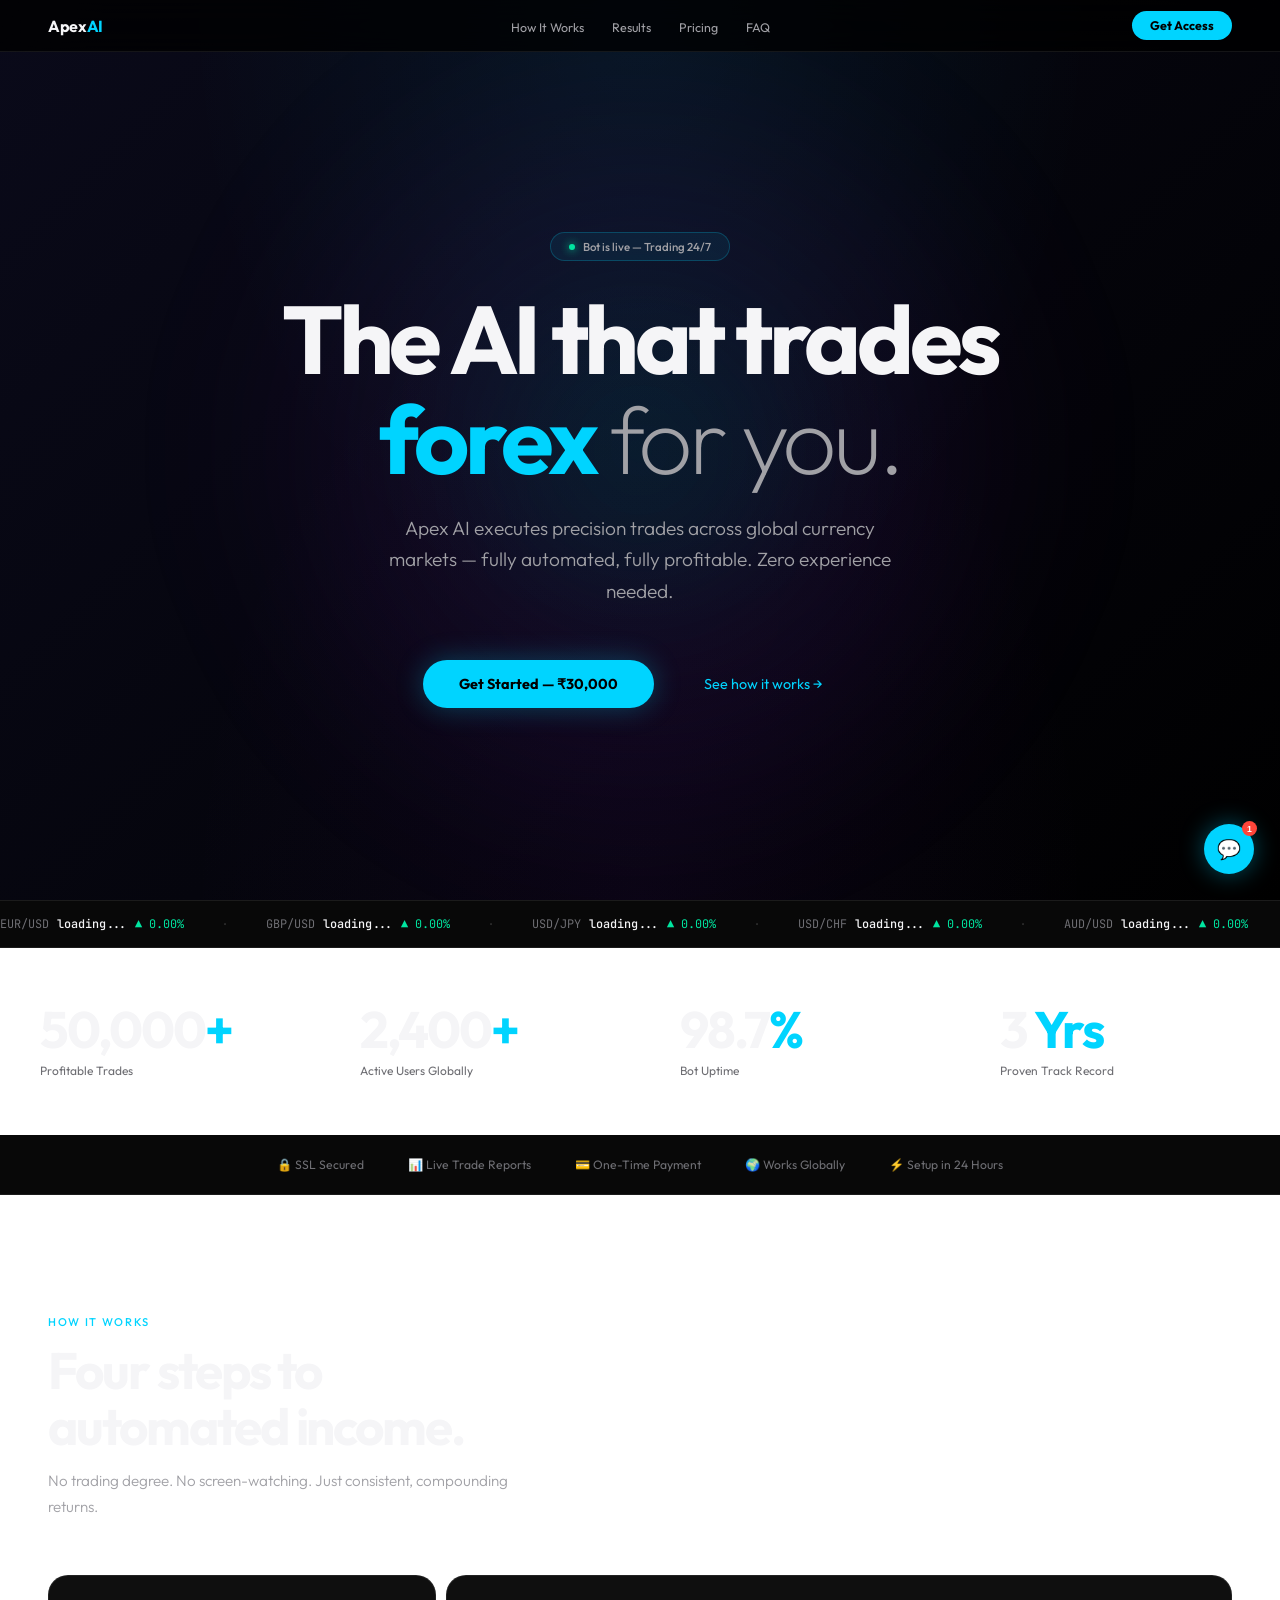
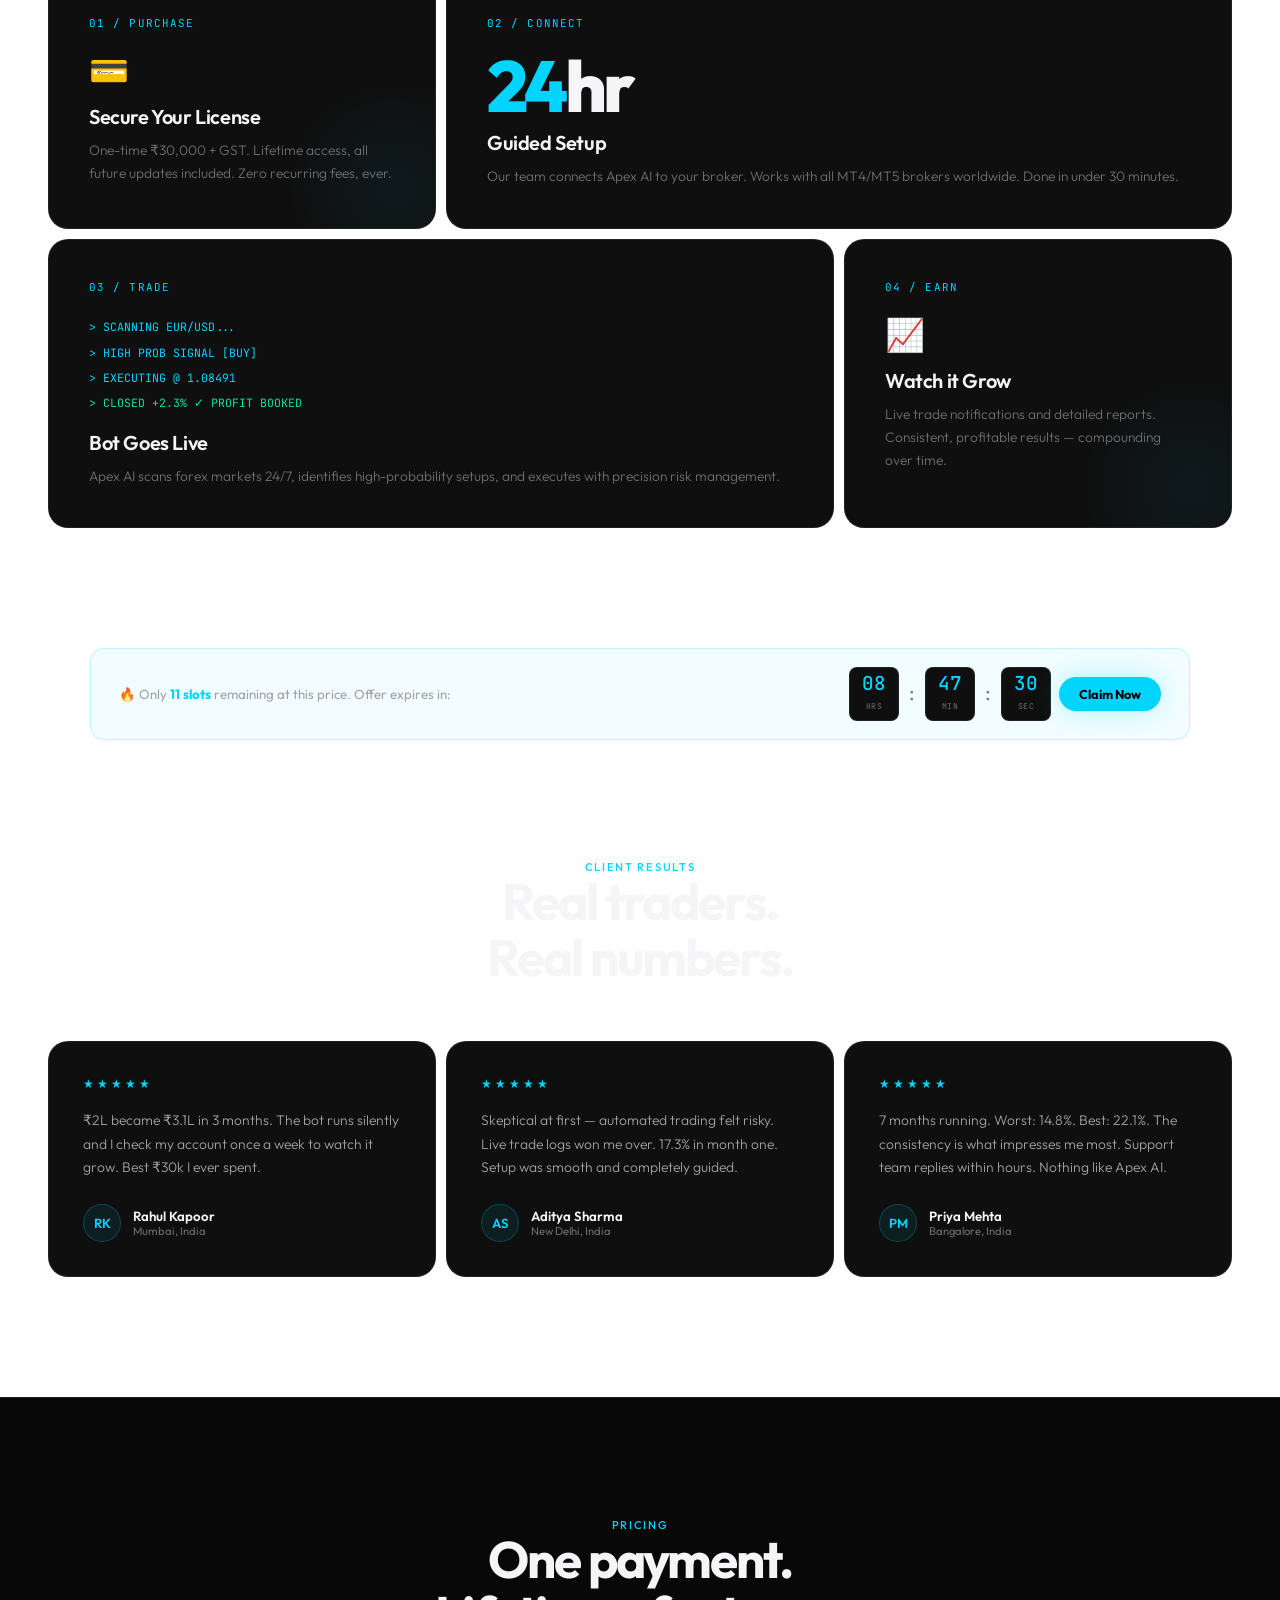
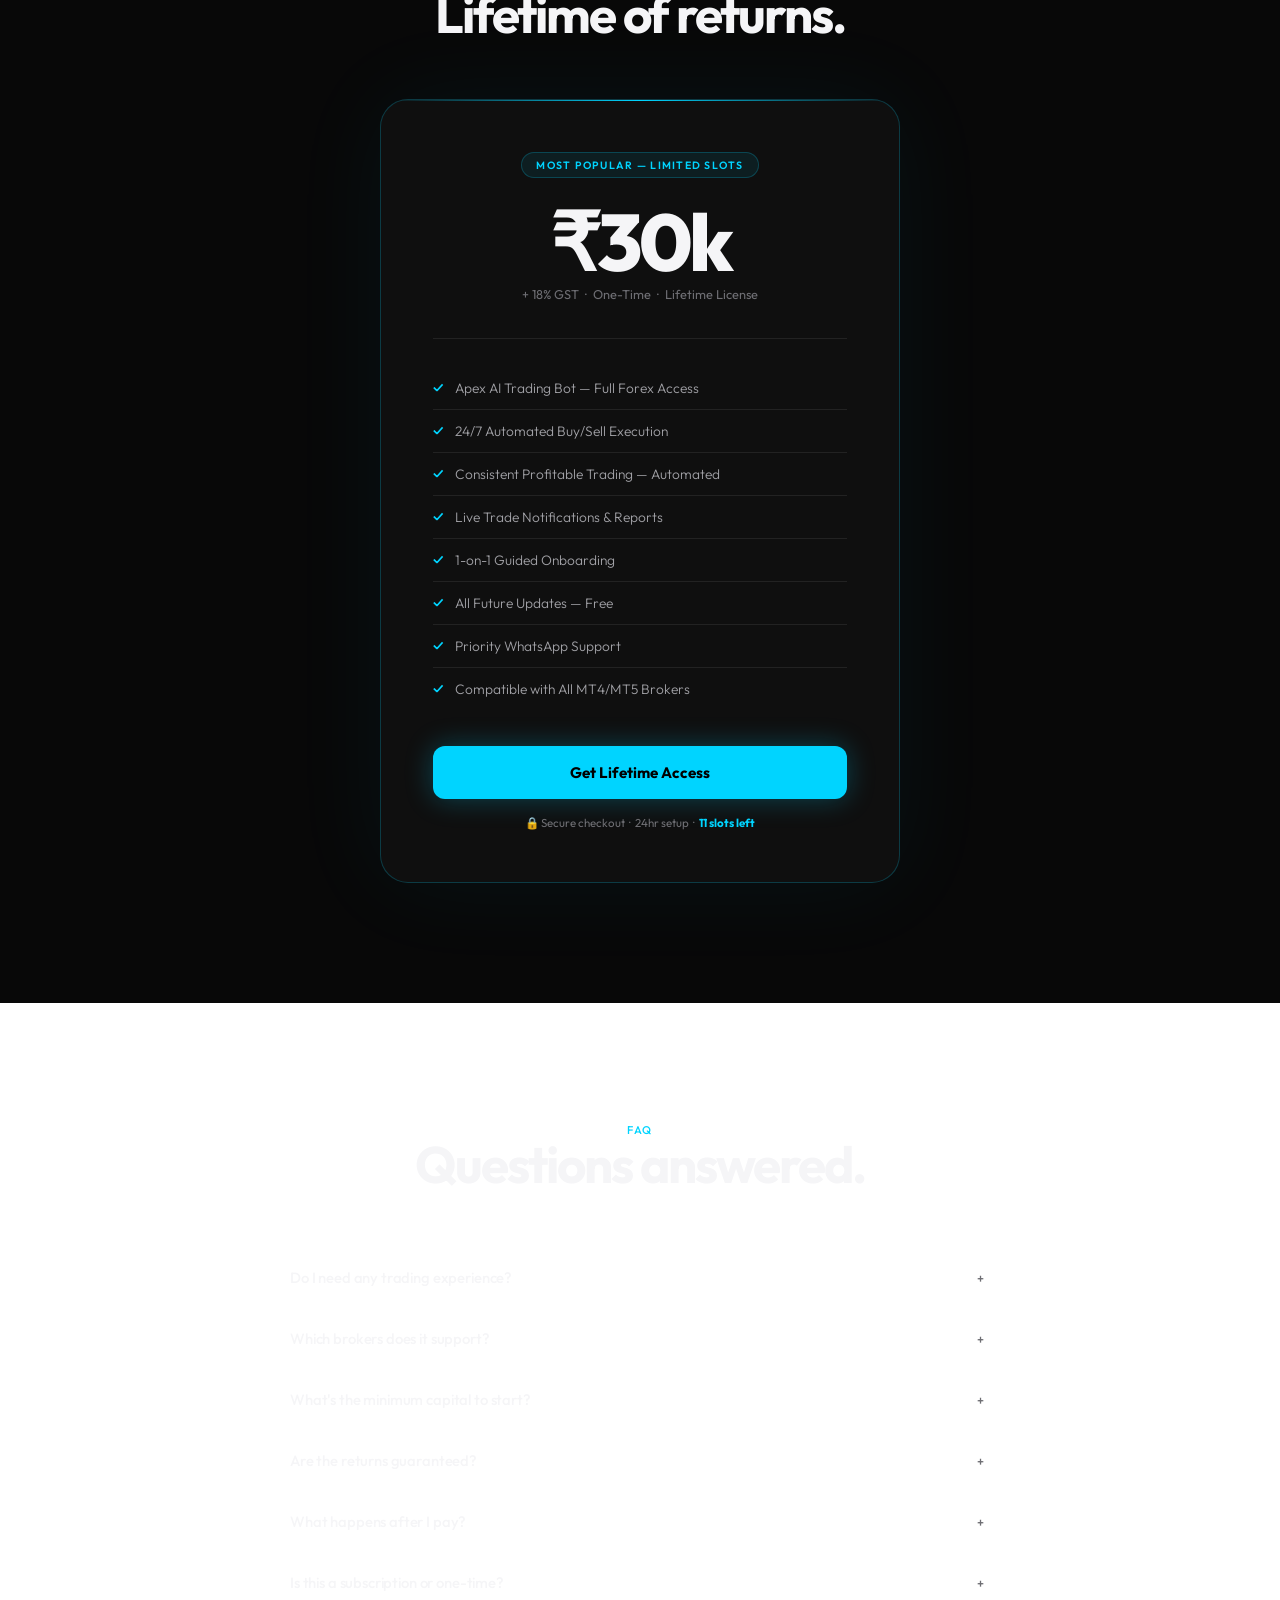
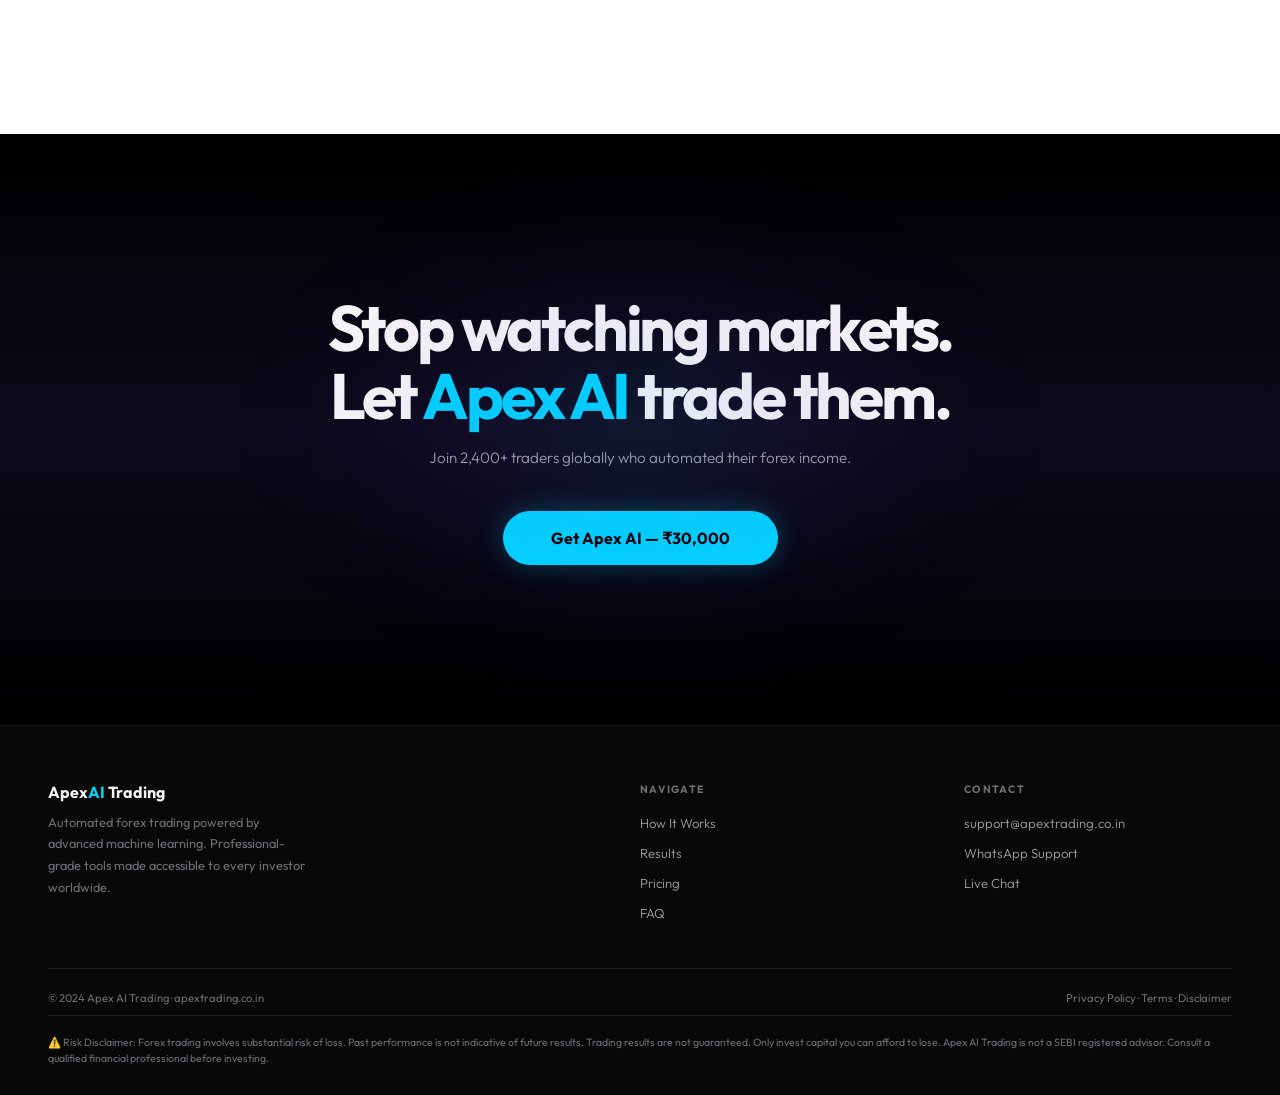
==== commit e99b6598: "Add files via upload" ====
--- a/index.html
+++ b/index.html
@@ -1,130 +1,1016 @@
-<!DOCTYPE html>
-<html lang="en">
-<head>
-<meta charset="UTF-8">
-<meta name="viewport" content="width=device-width, initial-scale=1.0">
-<title>Grover FX Trading — Automated Forex Systems</title>
-
-<style>
-body {margin:0;font-family:Arial, sans-serif;background:#0b0b0f;color:#fff;}
-.container {max-width:1200px;margin:auto;padding:20px;}
-header {display:flex;justify-content:space-between;align-items:center;padding:20px 0;}
-.logo {font-size:24px;font-weight:bold;}
-.logo span {color:#00e0ff;}
-
-.hero {text-align:center;padding:100px 20px;}
-.hero h1 {font-size:48px;line-height:1.3;}
-.cyan {color:#00e0ff;}
-.dim {color:#aaa;}
-.hero-sub {margin-top:20px;font-size:18px;color:#ccc;max-width:700px;margin:auto;}
-
-.btn {margin-top:20px;padding:16px 32px;background:#00e0ff;color:#000;border:none;border-radius:10px;font-size:16px;font-weight:bold;cursor:pointer;}
-.btn:hover {opacity:0.9;}
-
-.section {padding:80px 20px;text-align:center;}
-.section h2 {font-size:32px;margin-bottom:20px;}
-.section p {color:#ccc;max-width:700px;margin:auto;}
-
-.cards {display:grid;grid-template-columns:repeat(auto-fit,minmax(250px,1fr));gap:20px;margin-top:40px;}
-.card {background:#111;border-radius:12px;padding:25px;}
-
-.proof img {width:100%;max-width:300px;margin:10px;border-radius:10px;}
-
-.footer {text-align:center;padding:40px;color:#777;font-size:14px;}
-</style>
-</head>
-
-<body>
-<div class="container">
-
-<header>
-<div class="logo">Grover<span>FX</span> Trading</div>
-</header>
-
-<!-- HERO -->
-<section class="hero">
-<h1>
-Automated <span class="cyan">Forex Trading System</span><br>
-<span class="dim">with Live Verified Results</span>
-</h1>
-
-<p class="hero-sub">
-No Signals. No Guesswork. Just fully automated execution directly in your broker account.
-</p>
-
-<button class="btn" onclick="window.open('https://wa.me/91XXXXXXXXXX')">
-Get Access — ₹40,000 (incl. GST)
-</button>
-
-<button class="btn" onclick="window.open('https://wa.me/91XXXXXXXXXX')">
-Talk on WhatsApp
-</button>
-
-<p style="font-size:0.8rem;color:#6E6E73;margin-top:10px">
-⚠️ Trading involves risk. Results are based on live performance, not guarantees.
-</p>
-</section>
-
-<!-- HOW IT WORKS -->
-<section class="section">
-<h2>How It Works</h2>
-<div class="cards">
-<div class="card">Scans forex markets 24/7</div>
-<div class="card">Identifies high-probability setups</div>
-<div class="card">Executes trades with strict risk management</div>
-</div>
-</section>
-
-<!-- PROOF SECTION -->
-<section class="section">
-<h2>Live Performance</h2>
-<p>Real account. Real trades. Real withdrawals.</p>
-<div class="proof">
-<img src="proof1.jpg" alt="proof">
-<img src="proof2.jpg" alt="proof">
-<img src="proof3.jpg" alt="proof">
-</div>
-</section>
-
-<!-- WHY CHOOSE -->
-<section class="section">
-<h2>Why Choose Grover FX</h2>
-<div class="cards">
-<div class="card">Automated Execution</div>
-<div class="card">Live Verified Results</div>
-<div class="card">Transparent Performance</div>
-</div>
-</section>
-
-<!-- TESTIMONIAL -->
-<section class="section">
-<h2>User Experience</h2>
-<p>
-Consistent growth with automated execution. I just monitor results weekly while system handles trades.
-</p>
-</section>
-
-<!-- PRICING -->
-<section class="section">
-<h2>Get Started</h2>
-<p>One-Time Payment</p>
-<h2>₹40,000 (incl. GST)</h2>
-<button class="btn" onclick="window.open('https://wa.me/91XXXXXXXXXX')">Get System Access</button>
-</section>
-
-<!-- FINAL CTA -->
-<section class="section">
-<h2>Start Your Automated Trading Journey</h2>
-<p>Let Grover FX Systems handle execution while you track real performance.</p>
-<button class="btn" onclick="window.open('https://wa.me/91XXXXXXXXXX')">Join Now</button>
-</section>
-
-<!-- FOOTER -->
-<div class="footer">
-© 2026 Grover FX Trading
-</div>
-
-</div>
-</body>
-</html>
-
+<!DOCTYPE html>
+<html lang="en">
+<head>
+<meta charset="UTF-8"/>
+<meta name="viewport" content="width=device-width, initial-scale=1.0"/>
+<meta http-equiv="Cache-Control" content="no-cache, no-store, must-revalidate"/>
+<meta http-equiv="Pragma" content="no-cache"/>
+<meta http-equiv="Expires" content="0"/>
+<title>Apex AI Trading — Automated Forex Intelligence</title>
+<link href="https://fonts.googleapis.com/css2?family=Outfit:wght@200;300;400;500;600;700;800&family=JetBrains+Mono:wght@400;500&display=swap" rel="stylesheet"/>
+<style>
+*,*::before,*::after{box-sizing:border-box;margin:0;padding:0;cursor:none !important}
+html{scroll-behavior:smooth}
+
+/* ── CURSOR ── */
+#c-dot{
+  position:fixed;
+  width:8px;height:8px;
+  border-radius:50%;
+  background:#00D4FF;
+  box-shadow:0 0 10px #00D4FF,0 0 22px rgba(0,212,255,.55);
+  pointer-events:none;
+  z-index:99999;
+  top:0;left:0;
+  opacity:0;
+  transition:opacity .2s;
+}
+#c-ring{
+  position:fixed;
+  width:34px;height:34px;
+  border-radius:50%;
+  border:1.5px solid rgba(0,212,255,.6);
+  pointer-events:none;
+  z-index:99998;
+  top:0;left:0;
+  opacity:0;
+  transition:opacity .2s, width .2s, height .2s, border-color .2s;
+}
+
+/* ── BASE ── */
+body{
+  font-family:'Outfit',sans-serif;
+  background: linear-gradient(135deg, #0a0a1a 0%, #000000 25%, #0d1117 50%, #000000 75%, #0a0a1a 100%);
+  background-attachment: fixed;
+  background-size: 400% 400%;
+  animation: gradientShift 15s ease infinite;
+  color:#F5F5F7;
+  overflow-x:hidden;
+  cursor:none !important;
+}
+
+@keyframes gradientShift{
+  0%{background-position:0% 50%}
+  50%{background-position:100% 50%}
+  100%{background-position:0% 50%}
+}
+
+/* ── NAV ── */
+nav{
+  position:fixed;top:0;left:0;right:0;
+  z-index:1000;
+  height:52px;
+  display:flex;align-items:center;justify-content:space-between;
+  padding:0 48px;
+  background:rgba(0,0,0,.78);
+  backdrop-filter:blur(20px);
+  border-bottom:1px solid rgba(255,255,255,.08);
+}
+.logo{font-size:1rem;font-weight:700;letter-spacing:-.02em;color:#F5F5F7}
+.logo span{color:#00D4FF}
+nav ul{list-style:none;display:flex;gap:28px;position:absolute;left:50%;transform:translateX(-50%)}
+nav ul a{text-decoration:none;color:#A1A1A6;font-size:.78rem;transition:color .2s}
+nav ul a:hover{color:#F5F5F7}
+.nav-btn{background:#00D4FF;color:#000;border:none;padding:7px 18px;border-radius:980px;font-family:'Outfit',sans-serif;font-size:.78rem;font-weight:700;transition:opacity .2s,box-shadow .2s}
+.nav-btn:hover{opacity:.85;box-shadow:0 0 20px rgba(0,212,255,.4)}
+
+/* ── HERO ── */
+.hero{
+  min-height:100vh;
+  display:flex;flex-direction:column;align-items:center;justify-content:center;
+  text-align:center;
+  padding:140px 24px 100px;
+  position:relative;overflow:hidden;
+  background: radial-gradient(ellipse at top, rgba(0,212,255,0.08) 0%, transparent 50%),
+              radial-gradient(ellipse at bottom, rgba(138,43,226,0.06) 0%, transparent 50%);
+}
+.hero-orb{
+  position:absolute;
+  width:900px;height:900px;border-radius:50%;
+  background:radial-gradient(circle,rgba(0,212,255,.12) 0%, rgba(138,43,226,.08) 35%, transparent 70%);
+  top:50%;left:50%;transform:translate(-50%,-50%);
+  pointer-events:none;
+  animation:orb 10s ease-in-out infinite;
+  filter: blur(60px);
+}
+@keyframes orb{0%,100%{transform:translate(-50%,-50%) scale(1)}50%{transform:translate(-50%,-52%) scale(1.05)}}
+
+.badge{
+  display:inline-flex;align-items:center;gap:8px;
+  background:rgba(0,212,255,.07);
+  border:1px solid rgba(0,212,255,.22);
+  padding:6px 18px;border-radius:980px;
+  font-size:.72rem;font-weight:500;color:#A1A1A6;
+  margin-bottom:28px;
+  animation:fadeUp .8s ease both;
+}
+.badge-dot{width:6px;height:6px;border-radius:50%;background:#00E5A0;box-shadow:0 0 8px #00E5A0;animation:blink 2s infinite}
+@keyframes blink{0%,100%{opacity:1}50%{opacity:.3}}
+@keyframes fadeUp{from{opacity:0;transform:translateY(16px)}to{opacity:1;transform:translateY(0)}}
+
+.hero h1{
+  font-size:clamp(3rem,7.5vw,7rem);
+  font-weight:700;
+  line-height:1.04;
+  letter-spacing:-.045em;
+  max-width:880px;
+  margin:0 auto 24px;
+  animation:fadeUp .9s .1s ease both;
+}
+.hero h1 .cyan{color:#00D4FF}
+.hero h1 .dim{font-weight:200;color:#A1A1A6}
+.hero-sub{
+  font-size:clamp(1rem,2vw,1.2rem);
+  color:#A1A1A6;font-weight:300;
+  max-width:520px;margin:0 auto 52px;line-height:1.65;
+  animation:fadeUp .9s .2s ease both;
+}
+.hero-btns{display:flex;gap:14px;justify-content:center;flex-wrap:wrap;animation:fadeUp .9s .3s ease both}
+
+.btn-primary{
+  background:#00D4FF;color:#000;border:none;
+  padding:15px 36px;border-radius:980px;
+  font-family:'Outfit',sans-serif;font-weight:700;font-size:.9rem;
+  box-shadow:0 0 28px rgba(0,212,255,.28);
+  transition:transform .2s,box-shadow .2s;
+}
+.btn-primary:hover{transform:scale(1.03);box-shadow:0 0 50px rgba(0,212,255,.45)}
+.btn-ghost{
+  background:transparent;color:#00D4FF;border:none;
+  padding:15px 36px;border-radius:980px;
+  font-family:'Outfit',sans-serif;font-size:.9rem;
+  transition:color .2s;
+}
+.btn-ghost:hover{color:#F5F5F7}
+.btn-ghost::after{content:' →'}
+
+/* ── TICKER ── */
+.ticker-wrap{overflow:hidden;padding:13px 0;background:#080808;border-top:1px solid rgba(255,255,255,.08);border-bottom:1px solid rgba(255,255,255,.08)}
+.ticker-track{display:flex;gap:40px;width:max-content;animation:tickscroll 35s linear infinite}
+@keyframes tickscroll{from{transform:translateX(0)}to{transform:translateX(-50%)}}
+.tick{display:flex;align-items:center;gap:8px;font-family:'JetBrains Mono',monospace;font-size:.74rem;white-space:nowrap}
+.t-pair{color:#6E6E73}
+.t-val{color:#F5F5F7;font-weight:500}
+.t-up{color:#00E5A0}
+.t-dn{color:#FF453A}
+.t-sep{color:rgba(255,255,255,.15)}
+
+/* ── STATS ── */
+.stats{display:grid;grid-template-columns:repeat(4,1fr);border-bottom:1px solid rgba(255,255,255,.08)}
+.stat{padding:56px 40px;border-right:1px solid rgba(255,255,255,.08);position:relative;overflow:hidden;transition:background .3s}
+.stat:last-child{border-right:none}
+.stat:hover{background:rgba(0,212,255,.025)}
+.stat::after{content:'';position:absolute;bottom:0;left:0;right:0;height:1px;background:linear-gradient(90deg,transparent,#00D4FF,transparent);transform:scaleX(0);transition:transform .5s}
+.stat:hover::after{transform:scaleX(1)}
+.stat-num{font-size:3.2rem;font-weight:700;letter-spacing:-.04em;line-height:1;margin-bottom:8px;animation:statIn 1s ease both;}
+.stat:nth-child(1) .stat-num{animation-delay:.1s}
+.stat:nth-child(2) .stat-num{animation-delay:.2s}
+.stat:nth-child(3) .stat-num{animation-delay:.3s}
+.stat:nth-child(4) .stat-num{animation-delay:.4s}
+@keyframes statIn{from{opacity:0;transform:translateY(16px)}to{opacity:1;transform:none}}
+.stat-num .a{color:#00D4FF}
+.stat-lbl{font-size:.75rem;color:#6E6E73}
+
+/* ── TRUST BAR ── */
+.trust{display:flex;align-items:center;justify-content:center;gap:44px;flex-wrap:wrap;padding:22px 40px;background:#080808;border-bottom:1px solid rgba(255,255,255,.08)}
+.trust-item{font-size:.76rem;color:#6E6E73;display:flex;align-items:center;gap:8px}
+
+/* ── SECTIONS ── */
+section{padding:120px 48px}
+.eyebrow{font-size:.7rem;font-weight:500;letter-spacing:.15em;text-transform:uppercase;color:#00D4FF;margin-bottom:14px}
+.sec-title{font-size:clamp(2rem,4vw,3.6rem);font-weight:700;letter-spacing:-.04em;line-height:1.08;max-width:680px}
+.sec-sub{font-size:.95rem;color:#A1A1A6;font-weight:300;line-height:1.7;max-width:460px;margin-top:14px}
+.center{text-align:center;margin:0 auto}
+.center .sec-title,.center .sec-sub{margin-left:auto;margin-right:auto}
+
+/* ── BENTO ── */
+.bento{display:grid;grid-template-columns:repeat(12,1fr);gap:10px;max-width:1200px;margin:56px auto 0}
+.bc{background:#0F0F0F;border:1px solid rgba(255,255,255,.08);border-radius:20px;padding:40px;position:relative;overflow:hidden;transition:border-color .3s,transform .3s}
+.bc:hover{border-color:rgba(0,212,255,.22);transform:translateY(-2px)}
+.bc.s4{grid-column:span 4}
+.bc.s8{grid-column:span 8}
+.bc-step{font-family:'JetBrains Mono',monospace;font-size:.68rem;color:#00D4FF;margin-bottom:20px;letter-spacing:.1em}
+.bc-icon{font-size:2rem;margin-bottom:14px}
+.bc h3{font-size:1.25rem;font-weight:600;letter-spacing:-.02em;margin-bottom:10px;color:#F5F5F7}
+.bc p{font-size:.86rem;color:#6E6E73;line-height:1.65;font-weight:300}
+.bc-glow{position:absolute;width:220px;height:220px;border-radius:50%;background:radial-gradient(circle,rgba(0,212,255,.06) 0%,transparent 70%);bottom:-70px;right:-70px;pointer-events:none}
+.bc-big{font-size:4.5rem;font-weight:800;letter-spacing:-.05em;line-height:1;margin-bottom:8px;color:#F5F5F7}
+.bc-big span{color:#00D4FF}
+.code-blk{font-family:'JetBrains Mono',monospace;font-size:.72rem;color:#00D4FF;line-height:2.2;margin-bottom:14px}
+.code-blk .w{color:#00E5A0}
+
+/* ── URGENCY ── */
+.urgency{
+  background:rgba(0,212,255,.05);
+  border:1px solid rgba(0,212,255,.22);
+  border-radius:14px;padding:18px 28px;
+  display:flex;align-items:center;justify-content:space-between;gap:16px;
+  max-width:1100px;margin:0 auto 36px;flex-wrap:wrap;
+}
+.urg-l{font-size:.83rem;color:#A1A1A6}
+.urg-l strong{color:#00D4FF}
+.cd{display:flex;gap:8px;align-items:center;font-family:'JetBrains Mono',monospace}
+.cdb{background:#0F0F0F;border:1px solid rgba(255,255,255,.08);border-radius:8px;padding:6px 12px;text-align:center}
+.cdn{font-size:1.2rem;color:#00D4FF;font-weight:500;display:block;line-height:1}
+.cdl{font-size:.5rem;color:#6E6E73;letter-spacing:.08em;text-transform:uppercase}
+.cd-sep{color:#6E6E73}
+
+/* ── TESTIMONIALS ── */
+.test-grid{display:grid;grid-template-columns:repeat(3,1fr);gap:10px;max-width:1200px;margin:56px auto 0}
+.tc{background:#0F0F0F;border:1px solid rgba(255,255,255,.08);border-radius:20px;padding:34px;transition:border-color .3s,transform .3s}
+.tc:hover{border-color:rgba(0,212,255,.22);transform:translateY(-4px)}
+.stars{color:#00D4FF;font-size:.78rem;letter-spacing:3px;margin-bottom:18px}
+.tc-text{font-size:.87rem;color:#A1A1A6;line-height:1.7;font-weight:300;margin-bottom:24px}
+.tc-author{display:flex;align-items:center;gap:12px}
+.tc-av{width:38px;height:38px;border-radius:50%;background:rgba(0,212,255,.08);border:1px solid rgba(0,212,255,.22);display:flex;align-items:center;justify-content:center;font-size:.82rem;font-weight:600;color:#00D4FF}
+.tc-name{font-size:.83rem;font-weight:600;color:#F5F5F7}
+.tc-loc{font-size:.7rem;color:#6E6E73}
+
+/* ── PRICING ── */
+.pricing-wrap{max-width:520px;margin:56px auto 0}
+.pricing-card{background:#0F0F0F;border:1px solid rgba(0,212,255,.22);border-radius:28px;padding:52px;text-align:center;box-shadow:0 0 100px rgba(0,212,255,.06);position:relative;overflow:hidden}
+.pricing-card::before{content:'';position:absolute;top:0;left:0;right:0;height:1px;background:linear-gradient(90deg,transparent,#00D4FF,transparent)}
+.pricing-pill{display:inline-block;background:rgba(0,212,255,.08);border:1px solid rgba(0,212,255,.22);color:#00D4FF;font-size:.66rem;font-weight:600;letter-spacing:.12em;text-transform:uppercase;padding:5px 14px;border-radius:980px;margin-bottom:24px}
+.pricing-amt{font-size:5rem;font-weight:800;letter-spacing:-.05em;line-height:1;margin-bottom:4px;color:#F5F5F7}
+.pricing-sub{font-size:.8rem;color:#6E6E73;margin-bottom:36px}
+.pricing-div{height:1px;background:rgba(255,255,255,.08);margin:28px 0}
+.pricing-list{text-align:left;list-style:none;margin-bottom:36px}
+.pricing-list li{padding:12px 0;border-bottom:1px solid rgba(255,255,255,.08);font-size:.86rem;color:#A1A1A6;display:flex;align-items:center;gap:12px;font-weight:300}
+.pricing-list li:last-child{border-bottom:none}
+.pricing-list li::before{content:'✓';color:#00D4FF;font-weight:700;font-size:.78rem;flex-shrink:0}
+.pricing-note{font-size:.72rem;color:#6E6E73;margin-top:16px}
+.pricing-note strong{color:#00D4FF}
+
+/* ── FAQ ── */
+.faq-wrap{max-width:700px;margin:56px auto 0}
+.faq-item{border-bottom:1px solid rgba(255,255,255,.08)}
+.faq-q{padding:20px 0;font-size:.93rem;font-weight:500;color:#F5F5F7;display:flex;justify-content:space-between;align-items:center;transition:color .2s;letter-spacing:-.01em}
+.faq-q:hover{color:#00D4FF}
+.faq-ic{width:20px;height:20px;border:1px solid rgba(255,255,255,.08);border-radius:50%;display:flex;align-items:center;justify-content:center;font-size:.8rem;color:#6E6E73;flex-shrink:0;transition:all .3s}
+.faq-item.open .faq-ic{border-color:#00D4FF;color:#00D4FF;transform:rotate(45deg)}
+.faq-a{max-height:0;overflow:hidden;font-size:.86rem;color:#6E6E73;line-height:1.75;font-weight:300;transition:max-height .4s ease,padding .3s}
+.faq-item.open .faq-a{max-height:200px;padding-bottom:20px}
+
+/* ── FINAL CTA ── */
+.final-cta{text-align:center;padding:160px 40px;background:linear-gradient(180deg, #000000 0%, #0a0a1a 50%, #000000 100%);position:relative;overflow:hidden}
+.final-cta::before{content:'';position:absolute;width:700px;height:400px;border-radius:50%;background:radial-gradient(ellipse,rgba(0,212,255,.12) 0%, rgba(138,43,226,.08) 35%, transparent 70%);top:50%;left:50%;transform:translate(-50%,-50%);filter:blur(60px)}
+.final-cta h2{font-size:clamp(2.5rem,5vw,4.8rem);font-weight:700;letter-spacing:-.05em;max-width:640px;margin:0 auto 18px;line-height:1.06;color:#F5F5F7}
+.final-cta h2 span{color:#00D4FF}
+.final-cta p{color:#A1A1A6;font-size:.95rem;font-weight:300;margin-bottom:44px}
+
+/* ── FOOTER ── */
+footer{background:#080808;border-top:1px solid rgba(255,255,255,.08);padding:56px 48px 28px}
+.footer-grid{display:grid;grid-template-columns:2fr 1fr 1fr;gap:56px;padding-bottom:36px;border-bottom:1px solid rgba(255,255,255,.08);margin-bottom:22px}
+.footer-logo{font-size:1rem;font-weight:700;display:block;margin-bottom:10px;color:#F5F5F7}
+.footer-logo span{color:#00D4FF}
+.footer-desc{font-size:.8rem;color:#6E6E73;line-height:1.7;max-width:260px}
+footer h4{font-size:.66rem;letter-spacing:.12em;text-transform:uppercase;color:#6E6E73;margin-bottom:16px}
+footer ul{list-style:none}
+footer ul li{margin-bottom:10px}
+footer ul li a{text-decoration:none;color:#A1A1A6;font-size:.82rem;font-weight:300;transition:color .2s}
+footer ul li a:hover{color:#00D4FF}
+.footer-btm{display:flex;justify-content:space-between;align-items:center;flex-wrap:wrap;gap:10px}
+.footer-btm p{font-size:.7rem;color:#6E6E73}
+.footer-disc{font-size:.66rem;color:#6E6E73;line-height:1.6;border-top:1px solid rgba(255,255,255,.08);padding-top:18px;margin-top:10px}
+
+/* ── MODAL ── */
+.modal-bg{position:fixed;inset:0;background:rgba(0,0,0,.9);z-index:9998;display:none;align-items:center;justify-content:center;backdrop-filter:blur(18px)}
+.modal-bg.on{display:flex}
+.modal-box{background:#0F0F0F;border:1px solid rgba(0,212,255,.22);border-radius:28px;padding:50px 44px;max-width:460px;width:90%;position:relative;animation:mIn .35s ease both;box-shadow:0 0 80px rgba(0,212,255,.07)}
+@keyframes mIn{from{opacity:0;transform:scale(.94) translateY(20px)}to{opacity:1;transform:scale(1) translateY(0)}}
+.modal-close{position:absolute;top:18px;right:18px;background:#161616;border:1px solid rgba(255,255,255,.08);width:30px;height:30px;border-radius:50%;color:#6E6E73;font-size:.8rem;display:flex;align-items:center;justify-content:center;transition:border-color .2s,color .2s}
+.modal-close:hover{border-color:#00D4FF;color:#00D4FF}
+.modal-box h3{font-size:1.75rem;font-weight:700;letter-spacing:-.04em;margin-bottom:6px;color:#F5F5F7}
+.modal-box>p{font-size:.82rem;color:#6E6E73;margin-bottom:28px;line-height:1.5}
+.fg{margin-bottom:14px}
+.fg label{display:block;font-size:.66rem;letter-spacing:.1em;text-transform:uppercase;color:#6E6E73;margin-bottom:7px}
+.fg input,.fg select{width:100%;background:#161616;border:1px solid rgba(255,255,255,.08);border-radius:10px;color:#F5F5F7;padding:13px 15px;font-family:'Outfit',sans-serif;font-size:.88rem;outline:none;transition:border-color .2s}
+.fg input:focus,.fg select:focus{border-color:#00D4FF}
+.fg select option{background:#161616}
+.modal-btn{width:100%;background:#00D4FF;color:#000;border:none;padding:15px;border-radius:10px;font-family:'Outfit',sans-serif;font-weight:700;font-size:.88rem;margin-top:6px;transition:opacity .2s,box-shadow .2s}
+.modal-btn:hover{opacity:.88;box-shadow:0 0 24px rgba(0,212,255,.3)}
+.modal-secure{font-size:.7rem;color:#6E6E73;text-align:center;margin-top:12px}
+
+/* ── CHAT ── */
+.chat-wrap{position:fixed;bottom:26px;right:26px;z-index:9000;display:flex;flex-direction:column;align-items:flex-end;gap:10px}
+.chat-box{width:330px;background:#0F0F0F;border:1px solid rgba(255,255,255,.08);border-radius:20px;overflow:hidden;box-shadow:0 20px 60px rgba(0,0,0,.7);display:none;animation:cIn .3s ease}
+.chat-box.on{display:block}
+@keyframes cIn{from{opacity:0;transform:translateY(14px) scale(.96)}to{opacity:1;transform:translateY(0) scale(1)}}
+.chat-head{background:#161616;border-bottom:1px solid rgba(255,255,255,.08);padding:14px 18px;display:flex;align-items:center;justify-content:space-between}
+.chat-hi{display:flex;align-items:center;gap:10px}
+.chat-av{width:32px;height:32px;border-radius:50%;background:rgba(0,212,255,.08);border:1px solid rgba(0,212,255,.22);display:flex;align-items:center;justify-content:center;font-size:.9rem}
+.chat-name{font-size:.85rem;font-weight:600;color:#F5F5F7}
+.chat-status{font-size:.68rem;color:#00E5A0;display:flex;align-items:center;gap:4px}
+.chat-status::before{content:'';width:5px;height:5px;border-radius:50%;background:#00E5A0;animation:blink 2s infinite}
+.chat-x{background:none;border:none;color:#6E6E73;font-size:.9rem}
+.chat-msgs{padding:14px;height:210px;overflow-y:auto;display:flex;flex-direction:column;gap:9px}
+.chat-msgs::-webkit-scrollbar{width:0}
+.cmsg{font-size:.8rem;line-height:1.55;max-width:82%;padding:9px 13px;border-radius:14px}
+.cmsg.bot{background:#161616;color:#A1A1A6;border-bottom-left-radius:4px;align-self:flex-start}
+.cmsg.usr{background:rgba(0,212,255,.08);border:1px solid rgba(0,212,255,.22);color:#F5F5F7;border-bottom-right-radius:4px;align-self:flex-end}
+.chat-qr{padding:9px 14px;display:flex;gap:6px;flex-wrap:wrap;border-top:1px solid rgba(255,255,255,.08)}
+.qr{background:#161616;border:1px solid rgba(255,255,255,.08);border-radius:980px;color:#00D4FF;font-size:.68rem;padding:5px 11px;font-family:'Outfit',sans-serif;transition:all .2s}
+.qr:hover{background:rgba(0,212,255,.08);border-color:rgba(0,212,255,.22)}
+.chat-ir{border-top:1px solid rgba(255,255,255,.08);display:flex}
+.chat-in{flex:1;background:transparent;border:none;padding:13px 15px;color:#F5F5F7;font-family:'Outfit',sans-serif;font-size:.82rem;outline:none}
+.chat-in::placeholder{color:#6E6E73}
+.chat-send{background:none;border:none;color:#00D4FF;font-size:1rem;padding:13px 15px}
+.chat-fab{width:50px;height:50px;border-radius:50%;background:#00D4FF;border:none;display:flex;align-items:center;justify-content:center;font-size:1.2rem;box-shadow:0 0 24px rgba(0,212,255,.38);transition:transform .2s;position:relative}
+.chat-fab:hover{transform:scale(1.08)}
+.chat-notif{position:absolute;top:-3px;right:-3px;width:15px;height:15px;border-radius:50%;background:#FF453A;color:#fff;font-size:.55rem;font-weight:700;display:flex;align-items:center;justify-content:center}
+
+/* ── REVEAL ── */
+.rv-el{opacity:1;transform:none;transition:opacity .75s ease,transform .75s ease}
+.rv-el.hidden{opacity:0;transform:translateY(22px)}
+.rv-el.hidden.show{opacity:1;transform:none}
+.d1{transition-delay:.1s}
+.d2{transition-delay:.2s}
+
+/* ── RESPONSIVE ── */
+@media(max-width:900px){
+  nav ul{display:none}
+  .stats{grid-template-columns:repeat(2,1fr)}
+  .bc.s4,.bc.s8{grid-column:span 12}
+  
+  .test-grid{grid-template-columns:1fr}
+  .footer-grid{grid-template-columns:1fr;gap:28px}
+  .urgency{flex-direction:column;text-align:center}
+  section{padding:80px 24px}
+  nav{padding:0 24px}
+}
+</style>
+</head>
+<body>
+
+<!-- CURSOR SCRIPT — runs immediately, before anything else, Cloudflare cannot touch this -->
+<div id="c-dot"></div>
+<div id="c-ring"></div>
+<script>
+!function(){
+  var d=document.getElementById('c-dot');
+  var r=document.getElementById('c-ring');
+  var mx=0,my=0,rx=0,ry=0,on=false;
+  function move(e){
+    mx=e.clientX; my=e.clientY;
+    d.style.left=(mx-4)+'px';
+    d.style.top=(my-4)+'px';
+    if(!on){on=true;d.style.opacity='1';r.style.opacity='1';}
+  }
+  function loop(){
+    rx+=(mx-rx)*.15; ry+=(my-ry)*.15;
+    r.style.left=(rx-17)+'px';
+    r.style.top=(ry-17)+'px';
+    requestAnimationFrame(loop);
+  }
+  document.addEventListener('mousemove',move,{passive:true});
+  loop();
+  document.addEventListener('DOMContentLoaded',function(){
+    document.querySelectorAll('button,a').forEach(function(el){
+      el.addEventListener('mouseenter',function(){r.style.width='50px';r.style.height='50px';r.style.borderColor='rgba(0,212,255,.9)';});
+      el.addEventListener('mouseleave',function(){r.style.width='34px';r.style.height='34px';r.style.borderColor='rgba(0,212,255,.6)';});
+    });
+  });
+}();
+</script>
+
+<!-- NAV -->
+<nav>
+  <div class="logo">Apex<span>AI</span></div>
+  <ul>
+    <li><a href="#how">How It Works</a></li>
+    <li><a href="#testimonials">Results</a></li>
+    <li><a href="#pricing">Pricing</a></li>
+    <li><a href="#faq">FAQ</a></li>
+  </ul>
+  <button class="nav-btn" onclick="openModal()">Get Access</button>
+</nav>
+
+<!-- HERO -->
+<section class="hero">
+  <div class="hero-orb"></div>
+  <div class="badge"><div class="badge-dot"></div>Bot is live — Trading 24/7</div>
+  <h1>The AI that trades<br/><span class="cyan">forex</span> <span class="dim">for you.</span></h1>
+  <p class="hero-sub">Apex AI executes precision trades across global currency markets — fully automated, fully profitable. Zero experience needed.</p>
+  <div class="hero-btns">
+    <button class="btn-primary" onclick="openModal()">Get Started — ₹30,000</button>
+    <button class="btn-ghost" onclick="document.getElementById('how').scrollIntoView({behavior:'smooth'})">See how it works</button>
+  </div>
+</section>
+
+<!-- TICKER — live forex via Frankfurter API -->
+<div class="ticker-wrap">
+  <div class="ticker-track" id="tickerTrack">
+    <!-- Initial placeholder content will be replaced by JavaScript -->
+    <span class="tick"><span class="t-pair">EUR/USD</span> <span class="t-val">loading...</span> <span class="t-up">▲ 0.00%</span></span>
+    <span class="t-sep"> · </span>
+    <span class="tick"><span class="t-pair">GBP/USD</span> <span class="t-val">loading...</span> <span class="t-up">▲ 0.00%</span></span>
+    <span class="t-sep"> · </span>
+    <span class="tick"><span class="t-pair">USD/JPY</span> <span class="t-val">loading...</span> <span class="t-up">▲ 0.00%</span></span>
+    <span class="t-sep"> · </span>
+    <span class="tick"><span class="t-pair">USD/CHF</span> <span class="t-val">loading...</span> <span class="t-up">▲ 0.00%</span></span>
+    <span class="t-sep"> · </span>
+    <span class="tick"><span class="t-pair">AUD/USD</span> <span class="t-val">loading...</span> <span class="t-up">▲ 0.00%</span></span>
+    <span class="t-sep"> · </span>
+    <span class="tick"><span class="t-pair">NZD/USD</span> <span class="t-val">loading...</span> <span class="t-up">▲ 0.00%</span></span>
+    <span class="t-sep"> · </span>
+    <span class="tick"><span class="t-pair">USD/CAD</span> <span class="t-val">loading...</span> <span class="t-up">▲ 0.00%</span></span>
+    <span class="t-sep"> · </span>
+    <span class="tick"><span class="t-pair">EUR/GBP</span> <span class="t-val">loading...</span> <span class="t-up">▲ 0.00%</span></span>
+    <span class="t-sep"> · </span>
+    <!-- duplicate for loop -->
+    <span class="tick"><span class="t-pair">EUR/USD</span> <span class="t-val">loading...</span> <span class="t-up">▲ 0.00%</span></span>
+    <span class="t-sep"> · </span>
+    <span class="tick"><span class="t-pair">GBP/USD</span> <span class="t-val">loading...</span> <span class="t-up">▲ 0.00%</span></span>
+    <span class="t-sep"> · </span>
+    <span class="tick"><span class="t-pair">USD/JPY</span> <span class="t-val">loading...</span> <span class="t-up">▲ 0.00%</span></span>
+    <span class="t-sep"> · </span>
+    <span class="tick"><span class="t-pair">AUD/USD</span> <span class="t-val">loading...</span> <span class="t-up">▲ 0.00%</span></span>
+    <span class="t-sep"> · </span>
+    <span class="tick"><span class="t-pair">USD/CAD</span> <span class="t-val">loading...</span> <span class="t-up">▲ 0.00%</span></span>
+  </div>
+</div>
+
+<!-- STATS — CSS animated, no JS dependency -->
+<div class="stats" id="statsBlock">
+  <div class="stat">
+    <div class="stat-num">50,000<span class="a">+</span></div>
+    <div class="stat-lbl">Profitable Trades</div>
+  </div>
+  <div class="stat">
+    <div class="stat-num">2,400<span class="a">+</span></div>
+    <div class="stat-lbl">Active Users Globally</div>
+  </div>
+  <div class="stat">
+    <div class="stat-num">98.7<span class="a">%</span></div>
+    <div class="stat-lbl">Bot Uptime</div>
+  </div>
+  <div class="stat">
+    <div class="stat-num">3<span class="a"> Yrs</span></div>
+    <div class="stat-lbl">Proven Track Record</div>
+  </div>
+</div>
+
+<!-- TRUST BAR -->
+<div class="trust">
+  <div class="trust-item">🔒 SSL Secured</div>
+  <div class="trust-item">📊 Live Trade Reports</div>
+  <div class="trust-item">💳 One-Time Payment</div>
+  <div class="trust-item">🌍 Works Globally</div>
+  <div class="trust-item">⚡ Setup in 24 Hours</div>
+</div>
+
+<!-- HOW IT WORKS -->
+<section id="how">
+  <div class="eyebrow rv-el">How It Works</div>
+  <div class="sec-title rv-el d1">Four steps to<br/>automated income.</div>
+  <p class="sec-sub rv-el d2">No trading degree. No screen-watching. Just consistent, compounding returns.</p>
+  <div class="bento rv-el">
+    <div class="bc s4">
+      <div class="bc-step">01 / PURCHASE</div>
+      <div class="bc-icon">💳</div>
+      <h3>Secure Your License</h3>
+      <p>One-time ₹30,000 + GST. Lifetime access, all future updates included. Zero recurring fees, ever.</p>
+      <div class="bc-glow"></div>
+    </div>
+    <div class="bc s8">
+      <div class="bc-step">02 / CONNECT</div>
+      <div class="bc-big"><span>24</span>hr</div>
+      <h3>Guided Setup</h3>
+      <p>Our team connects Apex AI to your broker. Works with all MT4/MT5 brokers worldwide. Done in under 30 minutes.</p>
+    </div>
+    <div class="bc s8">
+      <div class="bc-step">03 / TRADE</div>
+      <div class="code-blk">> SCANNING EUR/USD...<br/>> HIGH PROB SIGNAL [BUY]<br/>> EXECUTING @ 1.08491<br/><span class="w">> CLOSED +2.3% ✓ PROFIT BOOKED</span></div>
+      <h3>Bot Goes Live</h3>
+      <p>Apex AI scans forex markets 24/7, identifies high-probability setups, and executes with precision risk management.</p>
+    </div>
+    <div class="bc s4">
+      <div class="bc-step">04 / EARN</div>
+      <div class="bc-icon">📈</div>
+      <h3>Watch it Grow</h3>
+      <p>Live trade notifications and detailed reports. Consistent, profitable results — compounding over time.</p>
+      <div class="bc-glow"></div>
+    </div>
+  </div>
+</section>
+
+<!-- URGENCY BANNER — moved here after removing simulator -->
+<div style="padding:0 48px 0">
+  <div class="urgency rv-el" style="margin:0 auto 0">
+    <div class="urg-l">🔥 Only <strong id="slots">11 slots</strong> remaining at this price. Offer expires in:</div>
+    <div class="cd">
+      <div class="cdb"><span class="cdn" id="cdh">08</span><span class="cdl">hrs</span></div>
+      <span class="cd-sep">:</span>
+      <div class="cdb"><span class="cdn" id="cdm">47</span><span class="cdl">min</span></div>
+      <span class="cd-sep">:</span>
+      <div class="cdb"><span class="cdn" id="cds">33</span><span class="cdl">sec</span></div>
+      <button class="btn-primary" style="padding:9px 20px;font-size:.8rem" onclick="openModal()">Claim Now</button>
+    </div>
+  </div>
+</div>
+
+<!-- TESTIMONIALS -->
+<section id="testimonials">
+  <div class="eyebrow rv-el center">Client Results</div>
+  <div class="sec-title rv-el d1 center">Real traders.<br/>Real numbers.</div>
+  <div class="test-grid rv-el">
+    <div class="tc">
+      <div class="stars">★★★★★</div>
+      <p class="tc-text">₹2L became ₹3.1L in 3 months. The bot runs silently and I check my account once a week to watch it grow. Best ₹30k I ever spent.</p>
+      <div class="tc-author"><div class="tc-av">RK</div><div><div class="tc-name">Rahul Kapoor</div><div class="tc-loc">Mumbai, India</div></div></div>
+    </div>
+    <div class="tc">
+      <div class="stars">★★★★★</div>
+      <p class="tc-text">Skeptical at first — automated trading felt risky. Live trade logs won me over. 17.3% in month one. Setup was smooth and completely guided.</p>
+      <div class="tc-author"><div class="tc-av">AS</div><div><div class="tc-name">Aditya Sharma</div><div class="tc-loc">New Delhi, India</div></div></div>
+    </div>
+    <div class="tc">
+      <div class="stars">★★★★★</div>
+      <p class="tc-text">7 months running. Worst: 14.8%. Best: 22.1%. The consistency is what impresses me most. Support team replies within hours. Nothing like Apex AI.</p>
+      <div class="tc-author"><div class="tc-av">PM</div><div><div class="tc-name">Priya Mehta</div><div class="tc-loc">Bangalore, India</div></div></div>
+    </div>
+  </div>
+</section>
+
+<!-- PRICING -->
+<section id="pricing" style="background:#080808;border-top:1px solid rgba(255,255,255,.08)">
+  <div class="eyebrow rv-el center">Pricing</div>
+  <div class="sec-title rv-el d1 center">One payment.<br/>Lifetime of returns.</div>
+  <div class="pricing-wrap rv-el">
+    <div class="pricing-card">
+      <div class="pricing-pill">Most Popular — Limited Slots</div>
+      <div class="pricing-amt">₹30k</div>
+      <div class="pricing-sub">+ 18% GST &nbsp;·&nbsp; One-Time &nbsp;·&nbsp; Lifetime License</div>
+      <div class="pricing-div"></div>
+      <ul class="pricing-list">
+        <li>Apex AI Trading Bot — Full Forex Access</li>
+        <li>24/7 Automated Buy/Sell Execution</li>
+        <li>Consistent Profitable Trading — Automated</li>
+        <li>Live Trade Notifications & Reports</li>
+        <li>1-on-1 Guided Onboarding</li>
+        <li>All Future Updates — Free</li>
+        <li>Priority WhatsApp Support</li>
+        <li>Compatible with All MT4/MT5 Brokers</li>
+      </ul>
+      <button class="btn-primary" style="width:100%;padding:17px;border-radius:12px;font-size:.95rem" onclick="openModal()">Get Lifetime Access</button>
+      <p class="pricing-note">🔒 Secure checkout &nbsp;·&nbsp; 24hr setup &nbsp;·&nbsp; <strong id="slots2">11 slots left</strong></p>
+    </div>
+  </div>
+</section>
+
+<!-- FAQ -->
+<section id="faq">
+  <div class="eyebrow rv-el center">FAQ</div>
+  <div class="sec-title rv-el d1 center">Questions answered.</div>
+  <div class="faq-wrap rv-el">
+    <div class="faq-item">
+      <div class="faq-q">Do I need any trading experience? <div class="faq-ic">+</div></div>
+      <div class="faq-a">Zero. The bot handles everything — scanning, execution, risk management. Our team guides you through the full setup step by step.</div>
+    </div>
+    <div class="faq-item">
+      <div class="faq-q">Which brokers does it support? <div class="faq-ic">+</div></div>
+      <div class="faq-a">All MT4/MT5 compatible brokers globally. We recommend Exness, IC Markets, or FXTM for optimal performance and tight spreads.</div>
+    </div>
+    <div class="faq-item">
+      <div class="faq-q">What's the minimum capital to start? <div class="faq-ic">+</div></div>
+      <div class="faq-a">We recommend ₹50,000 minimum trading capital. Higher capital yields better absolute returns while percentage stays consistent.</div>
+    </div>
+    <div class="faq-item">
+      <div class="faq-q">Are the returns guaranteed? <div class="faq-ic">+</div></div>
+      <div class="faq-a">Trading results vary based on market conditions. Our bot is built for consistent, profitable performance — verified through 3+ years of live trading. Capital invested always stays in your own broker account.</div>
+    </div>
+    <div class="faq-item">
+      <div class="faq-q">What happens after I pay? <div class="faq-ic">+</div></div>
+      <div class="faq-a">Confirmation within 2 hours. Our team schedules a setup session and connects the bot to your broker — typically live within 24 hours.</div>
+    </div>
+    <div class="faq-item">
+      <div class="faq-q">Is this a subscription or one-time? <div class="faq-ic">+</div></div>
+      <div class="faq-a">Completely one-time. Pay once, use forever. No hidden fees, no profit commissions. Every rupee you earn is yours.</div>
+    </div>
+  </div>
+</section>
+
+<!-- FINAL CTA -->
+<div class="final-cta">
+  <h2>Stop watching markets.<br/>Let <span>Apex AI</span> trade them.</h2>
+  <p>Join 2,400+ traders globally who automated their forex income.</p>
+  <button class="btn-primary" onclick="openModal()" style="font-size:1rem;padding:17px 48px">Get Apex AI — ₹30,000</button>
+</div>
+
+<!-- FOOTER -->
+<footer>
+  <div class="footer-grid">
+    <div>
+      <span class="footer-logo">Apex<span>AI</span> Trading</span>
+      <p class="footer-desc">Automated forex trading powered by advanced machine learning. Professional-grade tools made accessible to every investor worldwide.</p>
+    </div>
+    <div>
+      <h4>Navigate</h4>
+      <ul>
+        <li><a href="#how">How It Works</a></li>
+        <li><a href="#testimonials">Results</a></li>
+        <li><a href="#pricing">Pricing</a></li>
+        <li><a href="#faq">FAQ</a></li>
+      </ul>
+    </div>
+    <div>
+      <h4>Contact</h4>
+      <ul>
+        <li><a href="mailto:support@apextrading.co.in">support@apextrading.co.in</a></li>
+        <li><a href="#">WhatsApp Support</a></li>
+        <li><a href="#">Live Chat</a></li>
+      </ul>
+    </div>
+  </div>
+  <div class="footer-btm">
+    <p>© 2024 Apex AI Trading · apextrading.co.in</p>
+    <p>Privacy Policy · Terms · Disclaimer</p>
+  </div>
+  <div class="footer-disc">⚠️ Risk Disclaimer: Forex trading involves substantial risk of loss. Past performance is not indicative of future results. Trading results are not guaranteed. Only invest capital you can afford to lose. Apex AI Trading is not a SEBI registered advisor. Consult a qualified financial professional before investing.</div>
+</footer>
+
+<!-- MODAL -->
+<div class="modal-bg" id="modal">
+  <div class="modal-box">
+    <button class="modal-close" onclick="closeModal()">✕</button>
+    <h3>Claim Your License</h3>
+    <p>Our team contacts you within 2 hours to complete setup.</p>
+    <div class="fg"><label>Full Name</label><input type="text" placeholder="Your full name"/></div>
+    <div class="fg"><label>WhatsApp Number</label><input type="tel" placeholder="+91 9XXXXXXXXX"/></div>
+    <div class="fg"><label>Email Address</label><input type="email" placeholder="you@email.com"/></div>
+    <div class="fg"><label>Trading Capital Available</label>
+      <select><option>₹50,000 – ₹1,00,000</option><option>₹1,00,000 – ₹5,00,000</option><option>₹5,00,000 – ₹10,00,000</option><option>₹10,00,000+</option></select>
+    </div>
+    <button class="modal-btn" onclick="submitForm()">Submit — Get Access →</button>
+    <p class="modal-secure">🔒 Your information is private and never shared</p>
+  </div>
+</div>
+
+<!-- CHAT -->
+<div class="chat-wrap">
+  <div class="chat-box" id="chatBox">
+    <div class="chat-head">
+      <div class="chat-hi">
+        <div class="chat-av">🤖</div>
+        <div><div class="chat-name">Apex Support</div><div class="chat-status">Online now</div></div>
+      </div>
+      <button class="chat-x" onclick="toggleChat()">✕</button>
+    </div>
+    <div class="chat-msgs" id="chatMsgs">
+      <div class="cmsg bot">Hey 👋 Welcome to Apex AI Trading. How can I help you today?</div>
+    </div>
+    <div class="chat-qr">
+      <button class="qr" onclick="qr('Returns?')">Returns?</button>
+      <button class="qr" onclick="qr('How to buy?')">How to buy?</button>
+      <button class="qr" onclick="qr('Is it safe?')">Is it safe?</button>
+      <button class="qr" onclick="qr('Talk to agent')">Agent</button>
+    </div>
+    <div class="chat-ir">
+      <input class="chat-in" id="chatIn" placeholder="Type a message…" onkeydown="if(event.key==='Enter')sendMsg()"/>
+      <button class="chat-send" onclick="sendMsg()">➤</button>
+    </div>
+  </div>
+  <button class="chat-fab" onclick="toggleChat()">💬<span class="chat-notif" id="cnotif">1</span></button>
+</div>
+
+<script>
+/* ============================================================
+   SCROLL REVEAL
+   JS adds 'hidden' class — so content visible without JS
+   ============================================================ */
+(function initReveal() {
+  var els = document.querySelectorAll('.rv-el');
+  // Add hidden class via JS so no-JS users still see content
+  els.forEach(function(el) { el.classList.add('hidden'); });
+
+  var observer = new IntersectionObserver(function(entries) {
+    entries.forEach(function(entry) {
+      if (entry.isIntersecting) {
+        entry.target.classList.add('show');
+        observer.unobserve(entry.target);
+      }
+    });
+  }, { threshold: 0.08, rootMargin: '0px 0px -30px 0px' });
+
+  setTimeout(function() {
+    els.forEach(function(el) { observer.observe(el); });
+  }, 100);
+})();
+
+/* ============================================================
+   COUNTDOWN TIMER
+   ============================================================ */
+(function initCountdown() {
+  // Set the initial end time based on the hardcoded values in the HTML
+  var initialEndTime = Date.now() + (8 * 3600 + 47 * 60 + 33) * 1000;
+  var end = initialEndTime;
+
+  setInterval(function() {
+    var r = Math.max(0, end - Date.now());
+    var h = Math.floor(r / 3600000);
+    var m = Math.floor((r % 3600000) / 60000);
+    var s = Math.floor((r % 60000) / 1000);
+
+    // Update the HTML elements with the calculated time
+    document.getElementById('cdh').textContent = String(h).padStart(2, '0');
+    document.getElementById('cdm').textContent = String(m).padStart(2, '0');
+    document.getElementById('cds').textContent = String(s).padStart(2, '0');
+  }, 1000);
+})();
+
+/* ============================================================
+   SLOTS COUNTDOWN
+   ============================================================ */
+var slots = 11; // Initial number of slots
+var slotsElement = document.getElementById('slots');
+var slotsElement2 = document.getElementById('slots2');
+
+// Function to update the slot count in the HTML
+function updateSlotsDisplay() {
+  if (slotsElement) {
+    slotsElement.textContent = slots + (slots === 1 ? ' slot' : ' slots');
+  }
+  if (slotsElement2) {
+    slotsElement2.textContent = slots + (slots === 1 ? ' slot left' : ' slots left');
+  }
+}
+
+// Initial display update
+updateSlotsDisplay();
+
+// Interval to randomly decrease the slot count
+setInterval(function() {
+  // Only decrease if there are more than 3 slots and a random chance occurs
+  if (slots > 3 && Math.random() < 0.15) {
+    slots--;
+    updateSlotsDisplay(); // Update the display after decreasing
+  }
+}, 42000); // Check every 42 seconds
+
+/* ============================================================
+   LIVE FOREX — Frankfurter API (Free, No API Key Required)
+   ============================================================ */
+(function() {
+  // Using Frankfurter API - Free, no API key needed, reliable ECB data
+  var API_URL = 'https://api.frankfurter.app/latest?from=USD&to=EUR,GBP,JPY,CHF,AUD,NZD,CAD';
+
+  // Array of currency pairs to display in the ticker.
+  var pairs = ['EUR/USD','GBP/USD','USD/JPY','USD/CHF','AUD/USD','NZD/USD','USD/CAD','EUR/GBP'];
+
+  // Object to store the previous prices for calculating percentage changes.
+  var prevPrices = {};
+
+  /**
+   * Builds the HTML string for a single tick item in the ticker.
+   * @param {string} label - The currency pair label (e.g., 'EUR/USD').
+   * @param {number} price - The current price of the currency pair.
+   * @param {number} prevPrice - The previous price of the currency pair.
+   * @param {number} decimalPlaces - The number of decimal places to format the price.
+   * @returns {string} - The HTML string for the tick.
+   */
+  function buildTickHTML(label, price, prevPrice, decimalPlaces) {
+    var pct = ((price - prevPrice) / prevPrice) * 100;
+    var isUp = pct >= 0;
+    return '<span class="tick">'
+      + '<span class="t-pair">' + label + '</span>'
+      + '<span class="t-val">' + price.toFixed(decimalPlaces) + '</span>'
+      + '<span class="' + (isUp ? 't-up' : 't-dn') + '">'
+      + (isUp ? '▲' : '▼') + ' ' + (isUp ? '+' : '') + pct.toFixed(2) + '%'
+      + '</span></span>';
+  }
+
+  /**
+   * Updates the ticker with the latest forex rates.
+   * @param {object} rates - An object containing the latest forex rates.
+   */
+  function updateTicker(rates) {
+    var track = document.getElementById('tickerTrack');
+    if (!track || !rates) return;
+
+    var html = '';
+    var currentPrices = {}; // To store prices for the current update
+
+    // Build HTML for each pair, handling potential missing data
+    pairs.forEach(function(label) {
+      var currentPrice = rates[label];
+      var prevPrice = prevPrices[label] || currentPrice; // Use current if no previous
+      var decimalPlaces = label.indexOf('JPY') > -1 ? 3 : 5;
+
+      if (currentPrice !== undefined) {
+        html += buildTickHTML(label, currentPrice, prevPrice, decimalPlaces);
+        html += '<span class="t-sep"> · </span>';
+        currentPrices[label] = currentPrice; // Store for next iteration
+      }
+    });
+
+    // Duplicate the generated HTML to create a seamless loop effect.
+    track.innerHTML = html + html;
+
+    // Update prevPrices for the next fetch cycle.
+    for (var label in currentPrices) {
+      prevPrices[label] = currentPrices[label];
+    }
+  }
+
+  /**
+   * Fetches the latest forex rates from the Frankfurter API.
+   */
+  function fetchRates() {
+    fetch(API_URL)
+      .then(function(response) {
+        if (!response.ok) {
+          throw new Error('Network response was not ok ' + response.statusText);
+        }
+        return response.json();
+      })
+      .then(function(data) {
+        var r = data.rates;
+        if (!r) {
+          console.error('API returned no rates:', data);
+          return;
+        }
+
+        // Transform the rates from Frankfurter API format
+        // Frankfurter returns rates from USD base: {EUR: 0.86, GBP: 0.75, JPY: 158...}
+        // We need to calculate cross-rates
+        var transformedRates = {};
+        
+        // Direct conversions from USD
+        transformedRates['EUR/USD'] = 1 / r.EUR; // If USD->EUR is 0.86, then EUR->USD is 1/0.86
+        transformedRates['GBP/USD'] = 1 / r.GBP;
+        transformedRates['USD/JPY'] = r.JPY;
+        transformedRates['USD/CHF'] = r.CHF;
+        transformedRates['AUD/USD'] = 1 / r.AUD;
+        transformedRates['NZD/USD'] = 1 / r.NZD;
+        transformedRates['USD/CAD'] = r.CAD;
+        transformedRates['EUR/GBP'] = r.GBP / r.EUR; // Cross rate
+
+        console.log('✅ Live Forex Rates Updated:', transformedRates);
+        updateTicker(transformedRates);
+      })
+      .catch(function(error) {
+        console.error('❌ Ticker fetch failed:', error);
+        // Keep showing loading state or last known prices
+      });
+  }
+
+  // Fetch rates immediately on page load.
+  fetchRates();
+  // Fetch rates every 60 seconds to keep the ticker updated.
+  setInterval(fetchRates, 60000);
+})();
+
+/* ============================================================
+   MODAL
+   ============================================================ */
+/**
+ * Opens the modal by adding the 'on' class and disabling body scroll.
+ */
+function openModal() {
+  var modal = document.getElementById('modal');
+  if (modal) {
+    modal.classList.add('on');
+    document.body.style.overflow = 'hidden'; // Prevent background scrolling
+  }
+}
+
+/**
+ * Closes the modal by removing the 'on' class and re-enabling body scroll.
+ */
+function closeModal() {
+  var modal = document.getElementById('modal');
+  if (modal) {
+    modal.classList.remove('on');
+    document.body.style.overflow = ''; // Re-enable background scrolling
+  }
+}
+
+// Close the modal if the user clicks outside of the modal content.
+var modalBg = document.getElementById('modal');
+if (modalBg) {
+  modalBg.addEventListener('click', function(event) {
+    // Check if the click target is the modal background itself
+    if (event.target === modalBg) {
+      closeModal();
+    }
+  });
+}
+
+/**
+ * Handles the form submission for the modal.
+ * Displays an alert message and closes the modal.
+ */
+function submitForm() {
+  alert('🚀 Done! Our team will WhatsApp you within 2 hours to complete your setup.');
+  closeModal();
+}
+
+/* ============================================================
+   FAQ ACCORDION
+   ============================================================ */
+document.querySelectorAll('.faq-q').forEach(function(questionElement) {
+  questionElement.addEventListener('click', function() {
+    var faqItem = questionElement.parentElement; // The parent .faq-item div
+    var isOpen = faqItem.classList.contains('open');
+
+    // Close all other open FAQ items
+    document.querySelectorAll('.faq-item').forEach(function(item) {
+      if (item !== faqItem) {
+        item.classList.remove('open');
+      }
+    });
+
+    // Toggle the 'open' class on the clicked FAQ item
+    if (!isOpen) {
+      faqItem.classList.add('open');
+    }
+  });
+});
+
+/* ============================================================
+   LIVE CHAT
+   ============================================================ */
+/**
+ * Toggles the visibility of the chat box and hides the notification dot.
+ */
+function toggleChat() {
+  var chatBox = document.getElementById('chatBox');
+  if (chatBox) {
+    chatBox.classList.toggle('on');
+  }
+  var notifDot = document.getElementById('cnotif');
+  if (notifDot) {
+    notifDot.style.display = 'none'; // Hide notification when chat is opened
+  }
+}
+
+// Predefined chat replies mapped to user input keywords.
+var chatReplies = {
+  'returns?':    'Apex AI is built for consistent, profitable trading — verified over 3+ years of live performance. Results vary by market conditions. Your capital always stays in your own broker account 📈',
+  'how to buy?': "Click 'Get Access', fill your details, and our team WhatsApps you within 2 hours. ₹30,000 + GST, one-time payment.",
+  'is it safe?': 'Your capital stays in YOUR broker account always — we never touch your funds. Strict stop-losses built in. 🔒',
+  'talk to agent': "Leave your WhatsApp via 'Get Access' and a team member calls you back within 30 mins ⚡"
+};
+
+/**
+ * Handles a quick reply button click.
+ * Adds the button's text as a user message and gets a bot reply.
+ * @param {string} query - The text from the quick reply button.
+ */
+function qr(query) {
+  addMsg(query, 'usr'); // Add user's message to chat
+  var botReply = chatReplies[query.toLowerCase()] || "I'm not sure how to answer that. Can you please rephrase?"; // Get bot's reply
+  setTimeout(function() { // Simulate typing delay
+    addMsg(botReply, 'bot');
+  }, 500);
+}
+
+/**
+ * Adds a message to the chat log.
+ * @param {string} text - The message content.
+ * @param {'bot' | 'usr'} sender - The sender of the message ('bot' or 'usr').
+ */
+function addMsg(text, sender) {
+  var chatMsgs = document.getElementById('chatMsgs');
+  if (!chatMsgs) return;
+
+  var msgDiv = document.createElement('div');
+  msgDiv.classList.add('cmsg', sender);
+  msgDiv.textContent = text;
+  chatMsgs.appendChild(msgDiv);
+
+  // Scroll to the bottom of the chat
+  chatMsgs.scrollTop = chatMsgs.scrollHeight;
+}
+
+/**
+ * Sends a user message from the input field.
+ */
+function sendMsg() {
+  var input = document.getElementById('chatIn');
+  var message = input.value.trim();
+
+  if (message) {
+    addMsg(message, 'usr'); // Add user message to chat
+    input.value = ''; // Clear the input field
+
+    // Get bot reply based on the message content
+    var botReply = chatReplies[message.toLowerCase()] || "Thanks for your message! Our support team will get back to you shortly.";
+    setTimeout(function() { // Simulate typing delay
+      addMsg(botReply, 'bot');
+    }, 700);
+  }
+}
+
+// Event listener for the Enter key in the chat input.
+var chatInput = document.getElementById('chatIn');
+if (chatInput) {
+  chatInput.addEventListener('keydown', function(event) {
+    if (event.key === 'Enter') {
+      sendMsg();
+    }
+  });
+}
+</script>
+</body>
+</html>       
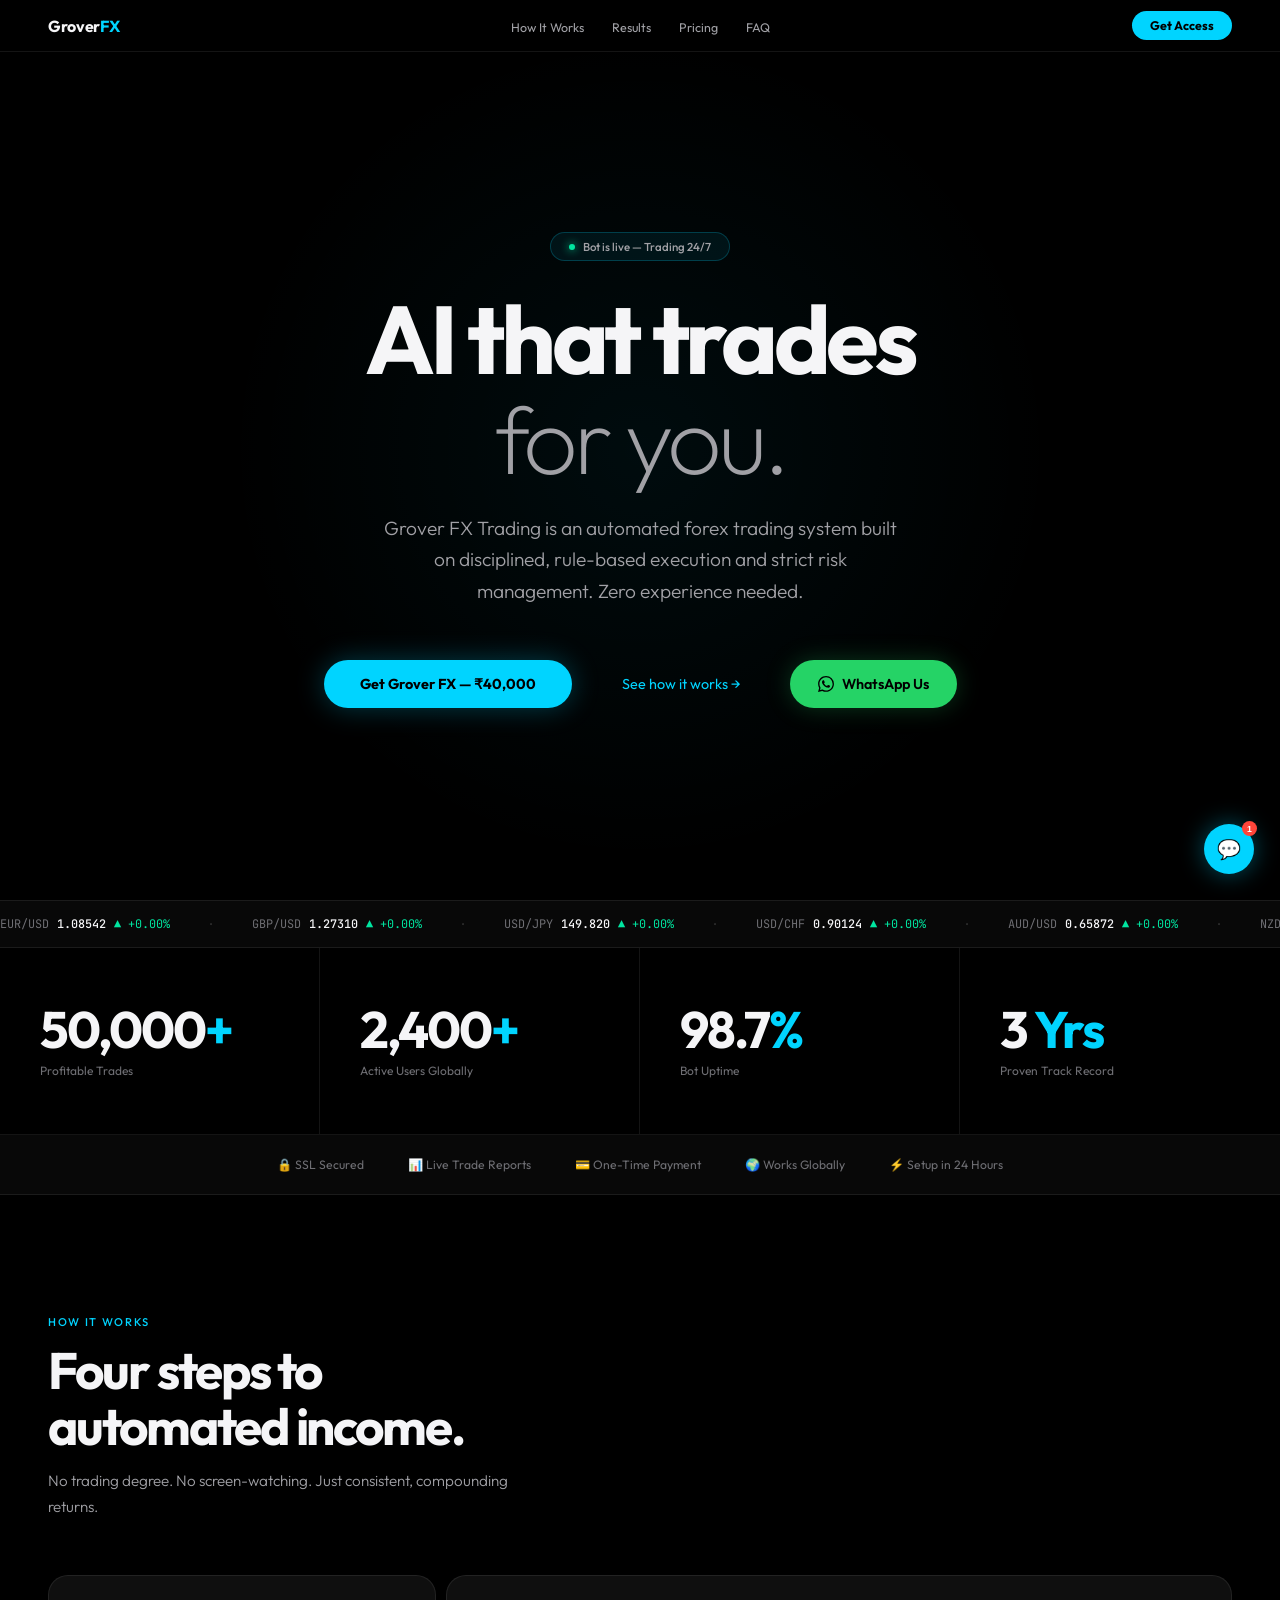
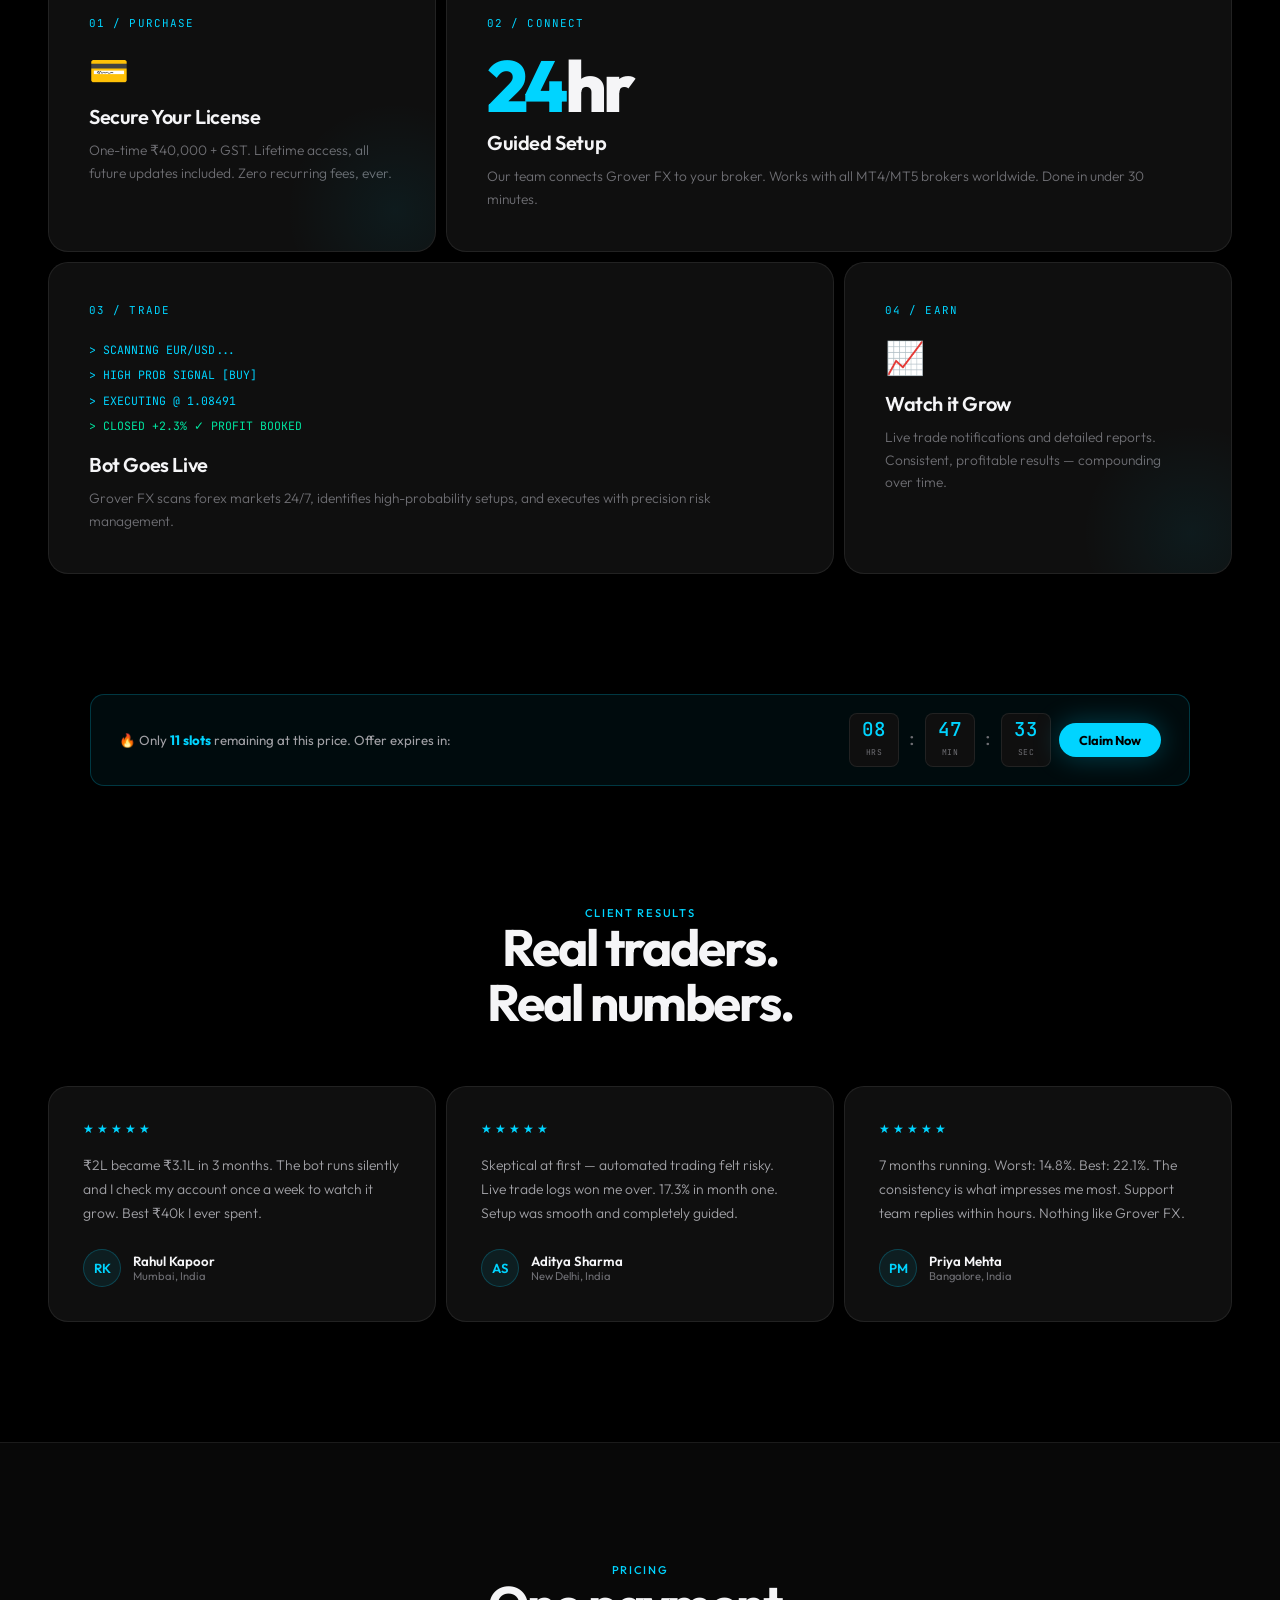
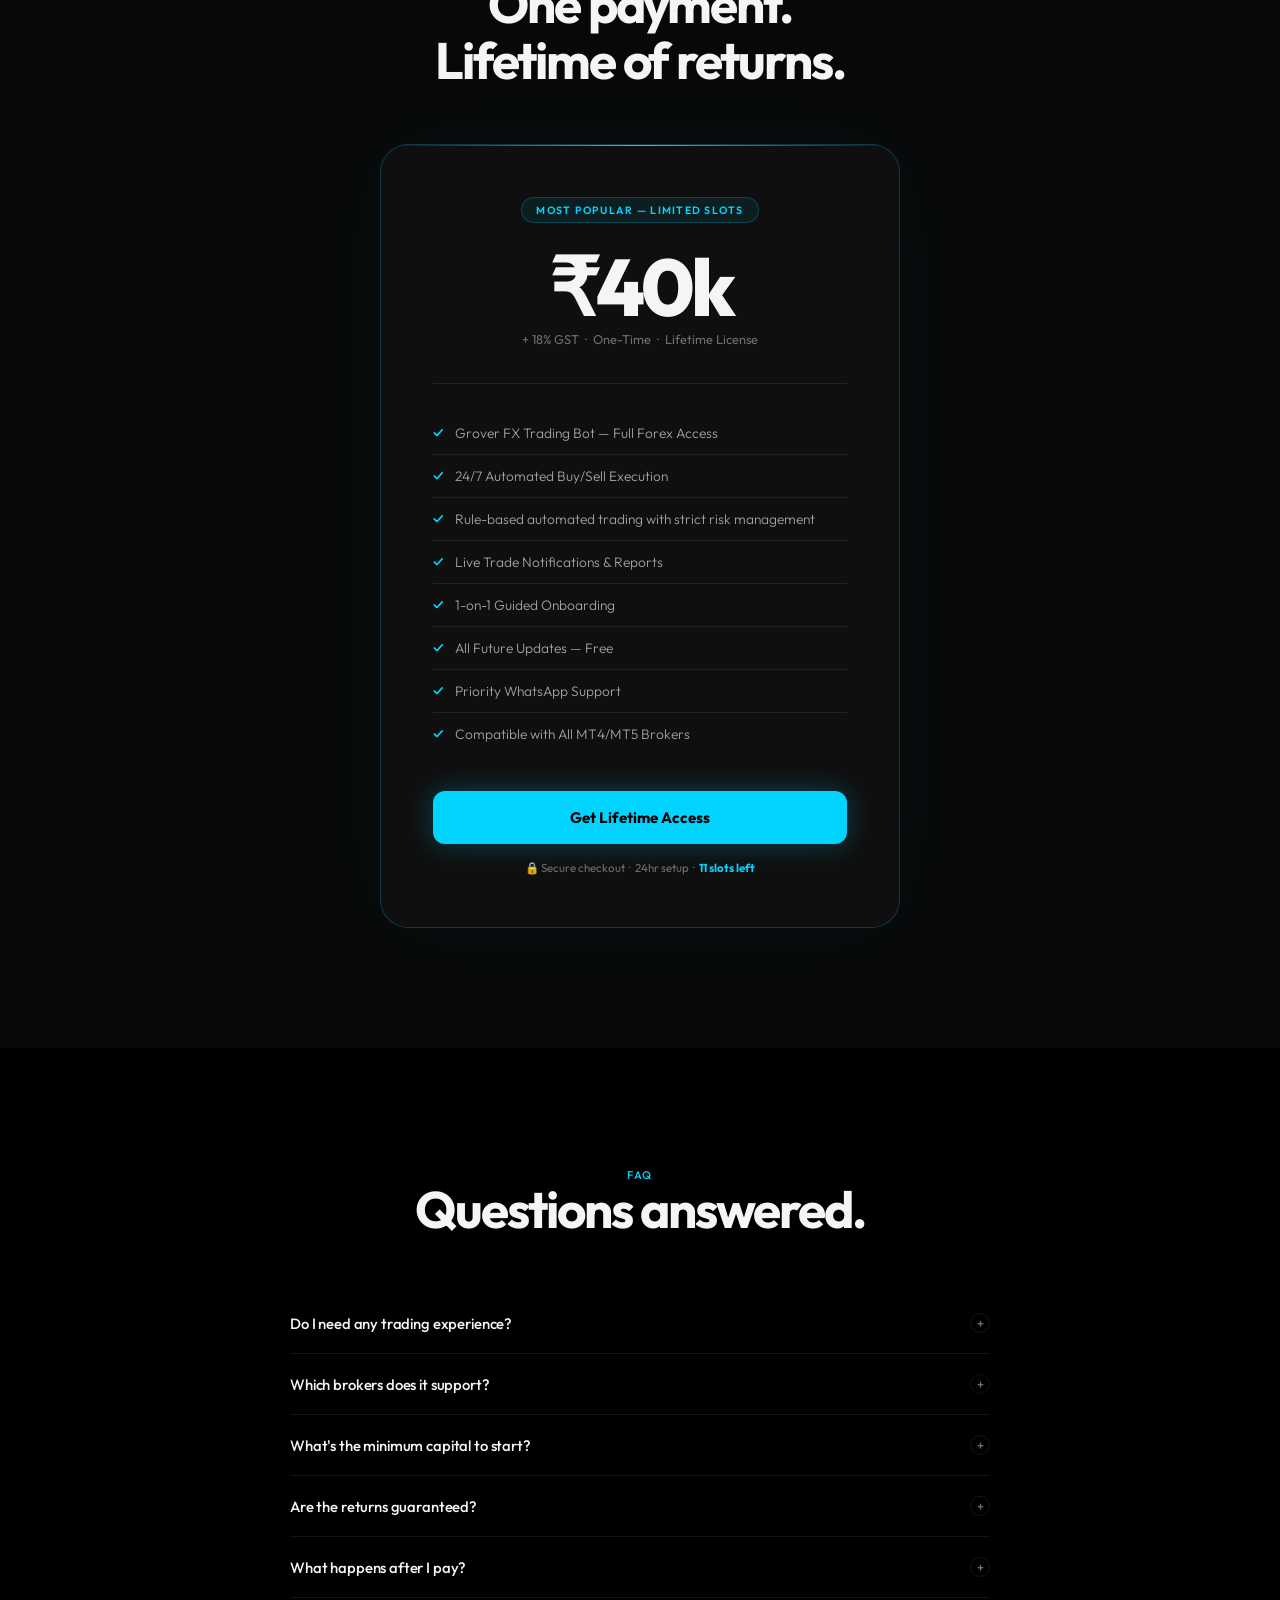
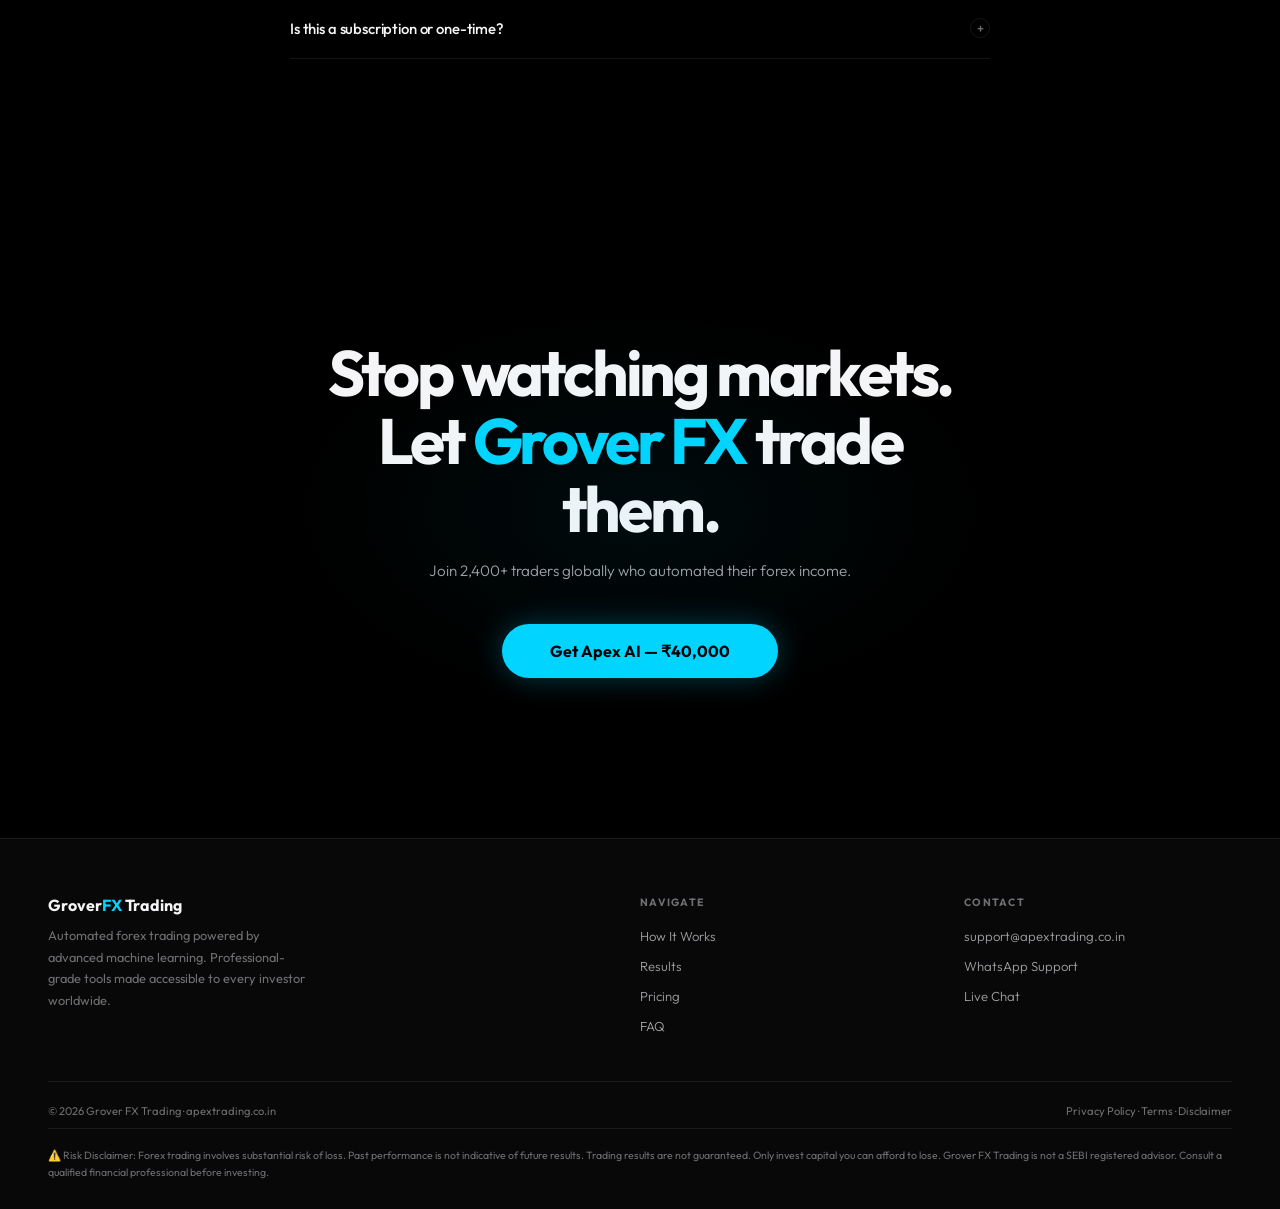
==== commit 67175dc4: "Add files via upload" ====
--- a/index.html
+++ b/index.html
@@ -1,1016 +1,841 @@
-<!DOCTYPE html>
-<html lang="en">
-<head>
-<meta charset="UTF-8"/>
-<meta name="viewport" content="width=device-width, initial-scale=1.0"/>
-<meta http-equiv="Cache-Control" content="no-cache, no-store, must-revalidate"/>
-<meta http-equiv="Pragma" content="no-cache"/>
-<meta http-equiv="Expires" content="0"/>
-<title>Apex AI Trading — Automated Forex Intelligence</title>
-<link href="https://fonts.googleapis.com/css2?family=Outfit:wght@200;300;400;500;600;700;800&family=JetBrains+Mono:wght@400;500&display=swap" rel="stylesheet"/>
-<style>
-*,*::before,*::after{box-sizing:border-box;margin:0;padding:0;cursor:none !important}
-html{scroll-behavior:smooth}
-
-/* ── CURSOR ── */
-#c-dot{
-  position:fixed;
-  width:8px;height:8px;
-  border-radius:50%;
-  background:#00D4FF;
-  box-shadow:0 0 10px #00D4FF,0 0 22px rgba(0,212,255,.55);
-  pointer-events:none;
-  z-index:99999;
-  top:0;left:0;
-  opacity:0;
-  transition:opacity .2s;
-}
-#c-ring{
-  position:fixed;
-  width:34px;height:34px;
-  border-radius:50%;
-  border:1.5px solid rgba(0,212,255,.6);
-  pointer-events:none;
-  z-index:99998;
-  top:0;left:0;
-  opacity:0;
-  transition:opacity .2s, width .2s, height .2s, border-color .2s;
-}
-
-/* ── BASE ── */
-body{
-  font-family:'Outfit',sans-serif;
-  background: linear-gradient(135deg, #0a0a1a 0%, #000000 25%, #0d1117 50%, #000000 75%, #0a0a1a 100%);
-  background-attachment: fixed;
-  background-size: 400% 400%;
-  animation: gradientShift 15s ease infinite;
-  color:#F5F5F7;
-  overflow-x:hidden;
-  cursor:none !important;
-}
-
-@keyframes gradientShift{
-  0%{background-position:0% 50%}
-  50%{background-position:100% 50%}
-  100%{background-position:0% 50%}
-}
-
-/* ── NAV ── */
-nav{
-  position:fixed;top:0;left:0;right:0;
-  z-index:1000;
-  height:52px;
-  display:flex;align-items:center;justify-content:space-between;
-  padding:0 48px;
-  background:rgba(0,0,0,.78);
-  backdrop-filter:blur(20px);
-  border-bottom:1px solid rgba(255,255,255,.08);
-}
-.logo{font-size:1rem;font-weight:700;letter-spacing:-.02em;color:#F5F5F7}
-.logo span{color:#00D4FF}
-nav ul{list-style:none;display:flex;gap:28px;position:absolute;left:50%;transform:translateX(-50%)}
-nav ul a{text-decoration:none;color:#A1A1A6;font-size:.78rem;transition:color .2s}
-nav ul a:hover{color:#F5F5F7}
-.nav-btn{background:#00D4FF;color:#000;border:none;padding:7px 18px;border-radius:980px;font-family:'Outfit',sans-serif;font-size:.78rem;font-weight:700;transition:opacity .2s,box-shadow .2s}
-.nav-btn:hover{opacity:.85;box-shadow:0 0 20px rgba(0,212,255,.4)}
-
-/* ── HERO ── */
-.hero{
-  min-height:100vh;
-  display:flex;flex-direction:column;align-items:center;justify-content:center;
-  text-align:center;
-  padding:140px 24px 100px;
-  position:relative;overflow:hidden;
-  background: radial-gradient(ellipse at top, rgba(0,212,255,0.08) 0%, transparent 50%),
-              radial-gradient(ellipse at bottom, rgba(138,43,226,0.06) 0%, transparent 50%);
-}
-.hero-orb{
-  position:absolute;
-  width:900px;height:900px;border-radius:50%;
-  background:radial-gradient(circle,rgba(0,212,255,.12) 0%, rgba(138,43,226,.08) 35%, transparent 70%);
-  top:50%;left:50%;transform:translate(-50%,-50%);
-  pointer-events:none;
-  animation:orb 10s ease-in-out infinite;
-  filter: blur(60px);
-}
-@keyframes orb{0%,100%{transform:translate(-50%,-50%) scale(1)}50%{transform:translate(-50%,-52%) scale(1.05)}}
-
-.badge{
-  display:inline-flex;align-items:center;gap:8px;
-  background:rgba(0,212,255,.07);
-  border:1px solid rgba(0,212,255,.22);
-  padding:6px 18px;border-radius:980px;
-  font-size:.72rem;font-weight:500;color:#A1A1A6;
-  margin-bottom:28px;
-  animation:fadeUp .8s ease both;
-}
-.badge-dot{width:6px;height:6px;border-radius:50%;background:#00E5A0;box-shadow:0 0 8px #00E5A0;animation:blink 2s infinite}
-@keyframes blink{0%,100%{opacity:1}50%{opacity:.3}}
-@keyframes fadeUp{from{opacity:0;transform:translateY(16px)}to{opacity:1;transform:translateY(0)}}
-
-.hero h1{
-  font-size:clamp(3rem,7.5vw,7rem);
-  font-weight:700;
-  line-height:1.04;
-  letter-spacing:-.045em;
-  max-width:880px;
-  margin:0 auto 24px;
-  animation:fadeUp .9s .1s ease both;
-}
-.hero h1 .cyan{color:#00D4FF}
-.hero h1 .dim{font-weight:200;color:#A1A1A6}
-.hero-sub{
-  font-size:clamp(1rem,2vw,1.2rem);
-  color:#A1A1A6;font-weight:300;
-  max-width:520px;margin:0 auto 52px;line-height:1.65;
-  animation:fadeUp .9s .2s ease both;
-}
-.hero-btns{display:flex;gap:14px;justify-content:center;flex-wrap:wrap;animation:fadeUp .9s .3s ease both}
-
-.btn-primary{
-  background:#00D4FF;color:#000;border:none;
-  padding:15px 36px;border-radius:980px;
-  font-family:'Outfit',sans-serif;font-weight:700;font-size:.9rem;
-  box-shadow:0 0 28px rgba(0,212,255,.28);
-  transition:transform .2s,box-shadow .2s;
-}
-.btn-primary:hover{transform:scale(1.03);box-shadow:0 0 50px rgba(0,212,255,.45)}
-.btn-ghost{
-  background:transparent;color:#00D4FF;border:none;
-  padding:15px 36px;border-radius:980px;
-  font-family:'Outfit',sans-serif;font-size:.9rem;
-  transition:color .2s;
-}
-.btn-ghost:hover{color:#F5F5F7}
-.btn-ghost::after{content:' →'}
-
-/* ── TICKER ── */
-.ticker-wrap{overflow:hidden;padding:13px 0;background:#080808;border-top:1px solid rgba(255,255,255,.08);border-bottom:1px solid rgba(255,255,255,.08)}
-.ticker-track{display:flex;gap:40px;width:max-content;animation:tickscroll 35s linear infinite}
-@keyframes tickscroll{from{transform:translateX(0)}to{transform:translateX(-50%)}}
-.tick{display:flex;align-items:center;gap:8px;font-family:'JetBrains Mono',monospace;font-size:.74rem;white-space:nowrap}
-.t-pair{color:#6E6E73}
-.t-val{color:#F5F5F7;font-weight:500}
-.t-up{color:#00E5A0}
-.t-dn{color:#FF453A}
-.t-sep{color:rgba(255,255,255,.15)}
-
-/* ── STATS ── */
-.stats{display:grid;grid-template-columns:repeat(4,1fr);border-bottom:1px solid rgba(255,255,255,.08)}
-.stat{padding:56px 40px;border-right:1px solid rgba(255,255,255,.08);position:relative;overflow:hidden;transition:background .3s}
-.stat:last-child{border-right:none}
-.stat:hover{background:rgba(0,212,255,.025)}
-.stat::after{content:'';position:absolute;bottom:0;left:0;right:0;height:1px;background:linear-gradient(90deg,transparent,#00D4FF,transparent);transform:scaleX(0);transition:transform .5s}
-.stat:hover::after{transform:scaleX(1)}
-.stat-num{font-size:3.2rem;font-weight:700;letter-spacing:-.04em;line-height:1;margin-bottom:8px;animation:statIn 1s ease both;}
-.stat:nth-child(1) .stat-num{animation-delay:.1s}
-.stat:nth-child(2) .stat-num{animation-delay:.2s}
-.stat:nth-child(3) .stat-num{animation-delay:.3s}
-.stat:nth-child(4) .stat-num{animation-delay:.4s}
-@keyframes statIn{from{opacity:0;transform:translateY(16px)}to{opacity:1;transform:none}}
-.stat-num .a{color:#00D4FF}
-.stat-lbl{font-size:.75rem;color:#6E6E73}
-
-/* ── TRUST BAR ── */
-.trust{display:flex;align-items:center;justify-content:center;gap:44px;flex-wrap:wrap;padding:22px 40px;background:#080808;border-bottom:1px solid rgba(255,255,255,.08)}
-.trust-item{font-size:.76rem;color:#6E6E73;display:flex;align-items:center;gap:8px}
-
-/* ── SECTIONS ── */
-section{padding:120px 48px}
-.eyebrow{font-size:.7rem;font-weight:500;letter-spacing:.15em;text-transform:uppercase;color:#00D4FF;margin-bottom:14px}
-.sec-title{font-size:clamp(2rem,4vw,3.6rem);font-weight:700;letter-spacing:-.04em;line-height:1.08;max-width:680px}
-.sec-sub{font-size:.95rem;color:#A1A1A6;font-weight:300;line-height:1.7;max-width:460px;margin-top:14px}
-.center{text-align:center;margin:0 auto}
-.center .sec-title,.center .sec-sub{margin-left:auto;margin-right:auto}
-
-/* ── BENTO ── */
-.bento{display:grid;grid-template-columns:repeat(12,1fr);gap:10px;max-width:1200px;margin:56px auto 0}
-.bc{background:#0F0F0F;border:1px solid rgba(255,255,255,.08);border-radius:20px;padding:40px;position:relative;overflow:hidden;transition:border-color .3s,transform .3s}
-.bc:hover{border-color:rgba(0,212,255,.22);transform:translateY(-2px)}
-.bc.s4{grid-column:span 4}
-.bc.s8{grid-column:span 8}
-.bc-step{font-family:'JetBrains Mono',monospace;font-size:.68rem;color:#00D4FF;margin-bottom:20px;letter-spacing:.1em}
-.bc-icon{font-size:2rem;margin-bottom:14px}
-.bc h3{font-size:1.25rem;font-weight:600;letter-spacing:-.02em;margin-bottom:10px;color:#F5F5F7}
-.bc p{font-size:.86rem;color:#6E6E73;line-height:1.65;font-weight:300}
-.bc-glow{position:absolute;width:220px;height:220px;border-radius:50%;background:radial-gradient(circle,rgba(0,212,255,.06) 0%,transparent 70%);bottom:-70px;right:-70px;pointer-events:none}
-.bc-big{font-size:4.5rem;font-weight:800;letter-spacing:-.05em;line-height:1;margin-bottom:8px;color:#F5F5F7}
-.bc-big span{color:#00D4FF}
-.code-blk{font-family:'JetBrains Mono',monospace;font-size:.72rem;color:#00D4FF;line-height:2.2;margin-bottom:14px}
-.code-blk .w{color:#00E5A0}
-
-/* ── URGENCY ── */
-.urgency{
-  background:rgba(0,212,255,.05);
-  border:1px solid rgba(0,212,255,.22);
-  border-radius:14px;padding:18px 28px;
-  display:flex;align-items:center;justify-content:space-between;gap:16px;
-  max-width:1100px;margin:0 auto 36px;flex-wrap:wrap;
-}
-.urg-l{font-size:.83rem;color:#A1A1A6}
-.urg-l strong{color:#00D4FF}
-.cd{display:flex;gap:8px;align-items:center;font-family:'JetBrains Mono',monospace}
-.cdb{background:#0F0F0F;border:1px solid rgba(255,255,255,.08);border-radius:8px;padding:6px 12px;text-align:center}
-.cdn{font-size:1.2rem;color:#00D4FF;font-weight:500;display:block;line-height:1}
-.cdl{font-size:.5rem;color:#6E6E73;letter-spacing:.08em;text-transform:uppercase}
-.cd-sep{color:#6E6E73}
-
-/* ── TESTIMONIALS ── */
-.test-grid{display:grid;grid-template-columns:repeat(3,1fr);gap:10px;max-width:1200px;margin:56px auto 0}
-.tc{background:#0F0F0F;border:1px solid rgba(255,255,255,.08);border-radius:20px;padding:34px;transition:border-color .3s,transform .3s}
-.tc:hover{border-color:rgba(0,212,255,.22);transform:translateY(-4px)}
-.stars{color:#00D4FF;font-size:.78rem;letter-spacing:3px;margin-bottom:18px}
-.tc-text{font-size:.87rem;color:#A1A1A6;line-height:1.7;font-weight:300;margin-bottom:24px}
-.tc-author{display:flex;align-items:center;gap:12px}
-.tc-av{width:38px;height:38px;border-radius:50%;background:rgba(0,212,255,.08);border:1px solid rgba(0,212,255,.22);display:flex;align-items:center;justify-content:center;font-size:.82rem;font-weight:600;color:#00D4FF}
-.tc-name{font-size:.83rem;font-weight:600;color:#F5F5F7}
-.tc-loc{font-size:.7rem;color:#6E6E73}
-
-/* ── PRICING ── */
-.pricing-wrap{max-width:520px;margin:56px auto 0}
-.pricing-card{background:#0F0F0F;border:1px solid rgba(0,212,255,.22);border-radius:28px;padding:52px;text-align:center;box-shadow:0 0 100px rgba(0,212,255,.06);position:relative;overflow:hidden}
-.pricing-card::before{content:'';position:absolute;top:0;left:0;right:0;height:1px;background:linear-gradient(90deg,transparent,#00D4FF,transparent)}
-.pricing-pill{display:inline-block;background:rgba(0,212,255,.08);border:1px solid rgba(0,212,255,.22);color:#00D4FF;font-size:.66rem;font-weight:600;letter-spacing:.12em;text-transform:uppercase;padding:5px 14px;border-radius:980px;margin-bottom:24px}
-.pricing-amt{font-size:5rem;font-weight:800;letter-spacing:-.05em;line-height:1;margin-bottom:4px;color:#F5F5F7}
-.pricing-sub{font-size:.8rem;color:#6E6E73;margin-bottom:36px}
-.pricing-div{height:1px;background:rgba(255,255,255,.08);margin:28px 0}
-.pricing-list{text-align:left;list-style:none;margin-bottom:36px}
-.pricing-list li{padding:12px 0;border-bottom:1px solid rgba(255,255,255,.08);font-size:.86rem;color:#A1A1A6;display:flex;align-items:center;gap:12px;font-weight:300}
-.pricing-list li:last-child{border-bottom:none}
-.pricing-list li::before{content:'✓';color:#00D4FF;font-weight:700;font-size:.78rem;flex-shrink:0}
-.pricing-note{font-size:.72rem;color:#6E6E73;margin-top:16px}
-.pricing-note strong{color:#00D4FF}
-
-/* ── FAQ ── */
-.faq-wrap{max-width:700px;margin:56px auto 0}
-.faq-item{border-bottom:1px solid rgba(255,255,255,.08)}
-.faq-q{padding:20px 0;font-size:.93rem;font-weight:500;color:#F5F5F7;display:flex;justify-content:space-between;align-items:center;transition:color .2s;letter-spacing:-.01em}
-.faq-q:hover{color:#00D4FF}
-.faq-ic{width:20px;height:20px;border:1px solid rgba(255,255,255,.08);border-radius:50%;display:flex;align-items:center;justify-content:center;font-size:.8rem;color:#6E6E73;flex-shrink:0;transition:all .3s}
-.faq-item.open .faq-ic{border-color:#00D4FF;color:#00D4FF;transform:rotate(45deg)}
-.faq-a{max-height:0;overflow:hidden;font-size:.86rem;color:#6E6E73;line-height:1.75;font-weight:300;transition:max-height .4s ease,padding .3s}
-.faq-item.open .faq-a{max-height:200px;padding-bottom:20px}
-
-/* ── FINAL CTA ── */
-.final-cta{text-align:center;padding:160px 40px;background:linear-gradient(180deg, #000000 0%, #0a0a1a 50%, #000000 100%);position:relative;overflow:hidden}
-.final-cta::before{content:'';position:absolute;width:700px;height:400px;border-radius:50%;background:radial-gradient(ellipse,rgba(0,212,255,.12) 0%, rgba(138,43,226,.08) 35%, transparent 70%);top:50%;left:50%;transform:translate(-50%,-50%);filter:blur(60px)}
-.final-cta h2{font-size:clamp(2.5rem,5vw,4.8rem);font-weight:700;letter-spacing:-.05em;max-width:640px;margin:0 auto 18px;line-height:1.06;color:#F5F5F7}
-.final-cta h2 span{color:#00D4FF}
-.final-cta p{color:#A1A1A6;font-size:.95rem;font-weight:300;margin-bottom:44px}
-
-/* ── FOOTER ── */
-footer{background:#080808;border-top:1px solid rgba(255,255,255,.08);padding:56px 48px 28px}
-.footer-grid{display:grid;grid-template-columns:2fr 1fr 1fr;gap:56px;padding-bottom:36px;border-bottom:1px solid rgba(255,255,255,.08);margin-bottom:22px}
-.footer-logo{font-size:1rem;font-weight:700;display:block;margin-bottom:10px;color:#F5F5F7}
-.footer-logo span{color:#00D4FF}
-.footer-desc{font-size:.8rem;color:#6E6E73;line-height:1.7;max-width:260px}
-footer h4{font-size:.66rem;letter-spacing:.12em;text-transform:uppercase;color:#6E6E73;margin-bottom:16px}
-footer ul{list-style:none}
-footer ul li{margin-bottom:10px}
-footer ul li a{text-decoration:none;color:#A1A1A6;font-size:.82rem;font-weight:300;transition:color .2s}
-footer ul li a:hover{color:#00D4FF}
-.footer-btm{display:flex;justify-content:space-between;align-items:center;flex-wrap:wrap;gap:10px}
-.footer-btm p{font-size:.7rem;color:#6E6E73}
-.footer-disc{font-size:.66rem;color:#6E6E73;line-height:1.6;border-top:1px solid rgba(255,255,255,.08);padding-top:18px;margin-top:10px}
-
-/* ── MODAL ── */
-.modal-bg{position:fixed;inset:0;background:rgba(0,0,0,.9);z-index:9998;display:none;align-items:center;justify-content:center;backdrop-filter:blur(18px)}
-.modal-bg.on{display:flex}
-.modal-box{background:#0F0F0F;border:1px solid rgba(0,212,255,.22);border-radius:28px;padding:50px 44px;max-width:460px;width:90%;position:relative;animation:mIn .35s ease both;box-shadow:0 0 80px rgba(0,212,255,.07)}
-@keyframes mIn{from{opacity:0;transform:scale(.94) translateY(20px)}to{opacity:1;transform:scale(1) translateY(0)}}
-.modal-close{position:absolute;top:18px;right:18px;background:#161616;border:1px solid rgba(255,255,255,.08);width:30px;height:30px;border-radius:50%;color:#6E6E73;font-size:.8rem;display:flex;align-items:center;justify-content:center;transition:border-color .2s,color .2s}
-.modal-close:hover{border-color:#00D4FF;color:#00D4FF}
-.modal-box h3{font-size:1.75rem;font-weight:700;letter-spacing:-.04em;margin-bottom:6px;color:#F5F5F7}
-.modal-box>p{font-size:.82rem;color:#6E6E73;margin-bottom:28px;line-height:1.5}
-.fg{margin-bottom:14px}
-.fg label{display:block;font-size:.66rem;letter-spacing:.1em;text-transform:uppercase;color:#6E6E73;margin-bottom:7px}
-.fg input,.fg select{width:100%;background:#161616;border:1px solid rgba(255,255,255,.08);border-radius:10px;color:#F5F5F7;padding:13px 15px;font-family:'Outfit',sans-serif;font-size:.88rem;outline:none;transition:border-color .2s}
-.fg input:focus,.fg select:focus{border-color:#00D4FF}
-.fg select option{background:#161616}
-.modal-btn{width:100%;background:#00D4FF;color:#000;border:none;padding:15px;border-radius:10px;font-family:'Outfit',sans-serif;font-weight:700;font-size:.88rem;margin-top:6px;transition:opacity .2s,box-shadow .2s}
-.modal-btn:hover{opacity:.88;box-shadow:0 0 24px rgba(0,212,255,.3)}
-.modal-secure{font-size:.7rem;color:#6E6E73;text-align:center;margin-top:12px}
-
-/* ── CHAT ── */
-.chat-wrap{position:fixed;bottom:26px;right:26px;z-index:9000;display:flex;flex-direction:column;align-items:flex-end;gap:10px}
-.chat-box{width:330px;background:#0F0F0F;border:1px solid rgba(255,255,255,.08);border-radius:20px;overflow:hidden;box-shadow:0 20px 60px rgba(0,0,0,.7);display:none;animation:cIn .3s ease}
-.chat-box.on{display:block}
-@keyframes cIn{from{opacity:0;transform:translateY(14px) scale(.96)}to{opacity:1;transform:translateY(0) scale(1)}}
-.chat-head{background:#161616;border-bottom:1px solid rgba(255,255,255,.08);padding:14px 18px;display:flex;align-items:center;justify-content:space-between}
-.chat-hi{display:flex;align-items:center;gap:10px}
-.chat-av{width:32px;height:32px;border-radius:50%;background:rgba(0,212,255,.08);border:1px solid rgba(0,212,255,.22);display:flex;align-items:center;justify-content:center;font-size:.9rem}
-.chat-name{font-size:.85rem;font-weight:600;color:#F5F5F7}
-.chat-status{font-size:.68rem;color:#00E5A0;display:flex;align-items:center;gap:4px}
-.chat-status::before{content:'';width:5px;height:5px;border-radius:50%;background:#00E5A0;animation:blink 2s infinite}
-.chat-x{background:none;border:none;color:#6E6E73;font-size:.9rem}
-.chat-msgs{padding:14px;height:210px;overflow-y:auto;display:flex;flex-direction:column;gap:9px}
-.chat-msgs::-webkit-scrollbar{width:0}
-.cmsg{font-size:.8rem;line-height:1.55;max-width:82%;padding:9px 13px;border-radius:14px}
-.cmsg.bot{background:#161616;color:#A1A1A6;border-bottom-left-radius:4px;align-self:flex-start}
-.cmsg.usr{background:rgba(0,212,255,.08);border:1px solid rgba(0,212,255,.22);color:#F5F5F7;border-bottom-right-radius:4px;align-self:flex-end}
-.chat-qr{padding:9px 14px;display:flex;gap:6px;flex-wrap:wrap;border-top:1px solid rgba(255,255,255,.08)}
-.qr{background:#161616;border:1px solid rgba(255,255,255,.08);border-radius:980px;color:#00D4FF;font-size:.68rem;padding:5px 11px;font-family:'Outfit',sans-serif;transition:all .2s}
-.qr:hover{background:rgba(0,212,255,.08);border-color:rgba(0,212,255,.22)}
-.chat-ir{border-top:1px solid rgba(255,255,255,.08);display:flex}
-.chat-in{flex:1;background:transparent;border:none;padding:13px 15px;color:#F5F5F7;font-family:'Outfit',sans-serif;font-size:.82rem;outline:none}
-.chat-in::placeholder{color:#6E6E73}
-.chat-send{background:none;border:none;color:#00D4FF;font-size:1rem;padding:13px 15px}
-.chat-fab{width:50px;height:50px;border-radius:50%;background:#00D4FF;border:none;display:flex;align-items:center;justify-content:center;font-size:1.2rem;box-shadow:0 0 24px rgba(0,212,255,.38);transition:transform .2s;position:relative}
-.chat-fab:hover{transform:scale(1.08)}
-.chat-notif{position:absolute;top:-3px;right:-3px;width:15px;height:15px;border-radius:50%;background:#FF453A;color:#fff;font-size:.55rem;font-weight:700;display:flex;align-items:center;justify-content:center}
-
-/* ── REVEAL ── */
-.rv-el{opacity:1;transform:none;transition:opacity .75s ease,transform .75s ease}
-.rv-el.hidden{opacity:0;transform:translateY(22px)}
-.rv-el.hidden.show{opacity:1;transform:none}
-.d1{transition-delay:.1s}
-.d2{transition-delay:.2s}
-
-/* ── RESPONSIVE ── */
-@media(max-width:900px){
-  nav ul{display:none}
-  .stats{grid-template-columns:repeat(2,1fr)}
-  .bc.s4,.bc.s8{grid-column:span 12}
-  
-  .test-grid{grid-template-columns:1fr}
-  .footer-grid{grid-template-columns:1fr;gap:28px}
-  .urgency{flex-direction:column;text-align:center}
-  section{padding:80px 24px}
-  nav{padding:0 24px}
-}
-</style>
-</head>
-<body>
-
-<!-- CURSOR SCRIPT — runs immediately, before anything else, Cloudflare cannot touch this -->
-<div id="c-dot"></div>
-<div id="c-ring"></div>
-<script>
-!function(){
-  var d=document.getElementById('c-dot');
-  var r=document.getElementById('c-ring');
-  var mx=0,my=0,rx=0,ry=0,on=false;
-  function move(e){
-    mx=e.clientX; my=e.clientY;
-    d.style.left=(mx-4)+'px';
-    d.style.top=(my-4)+'px';
-    if(!on){on=true;d.style.opacity='1';r.style.opacity='1';}
-  }
-  function loop(){
-    rx+=(mx-rx)*.15; ry+=(my-ry)*.15;
-    r.style.left=(rx-17)+'px';
-    r.style.top=(ry-17)+'px';
-    requestAnimationFrame(loop);
-  }
-  document.addEventListener('mousemove',move,{passive:true});
-  loop();
-  document.addEventListener('DOMContentLoaded',function(){
-    document.querySelectorAll('button,a').forEach(function(el){
-      el.addEventListener('mouseenter',function(){r.style.width='50px';r.style.height='50px';r.style.borderColor='rgba(0,212,255,.9)';});
-      el.addEventListener('mouseleave',function(){r.style.width='34px';r.style.height='34px';r.style.borderColor='rgba(0,212,255,.6)';});
-    });
-  });
-}();
-</script>
-
-<!-- NAV -->
-<nav>
-  <div class="logo">Apex<span>AI</span></div>
-  <ul>
-    <li><a href="#how">How It Works</a></li>
-    <li><a href="#testimonials">Results</a></li>
-    <li><a href="#pricing">Pricing</a></li>
-    <li><a href="#faq">FAQ</a></li>
-  </ul>
-  <button class="nav-btn" onclick="openModal()">Get Access</button>
-</nav>
-
-<!-- HERO -->
-<section class="hero">
-  <div class="hero-orb"></div>
-  <div class="badge"><div class="badge-dot"></div>Bot is live — Trading 24/7</div>
-  <h1>The AI that trades<br/><span class="cyan">forex</span> <span class="dim">for you.</span></h1>
-  <p class="hero-sub">Apex AI executes precision trades across global currency markets — fully automated, fully profitable. Zero experience needed.</p>
-  <div class="hero-btns">
-    <button class="btn-primary" onclick="openModal()">Get Started — ₹30,000</button>
-    <button class="btn-ghost" onclick="document.getElementById('how').scrollIntoView({behavior:'smooth'})">See how it works</button>
-  </div>
-</section>
-
-<!-- TICKER — live forex via Frankfurter API -->
-<div class="ticker-wrap">
-  <div class="ticker-track" id="tickerTrack">
-    <!-- Initial placeholder content will be replaced by JavaScript -->
-    <span class="tick"><span class="t-pair">EUR/USD</span> <span class="t-val">loading...</span> <span class="t-up">▲ 0.00%</span></span>
-    <span class="t-sep"> · </span>
-    <span class="tick"><span class="t-pair">GBP/USD</span> <span class="t-val">loading...</span> <span class="t-up">▲ 0.00%</span></span>
-    <span class="t-sep"> · </span>
-    <span class="tick"><span class="t-pair">USD/JPY</span> <span class="t-val">loading...</span> <span class="t-up">▲ 0.00%</span></span>
-    <span class="t-sep"> · </span>
-    <span class="tick"><span class="t-pair">USD/CHF</span> <span class="t-val">loading...</span> <span class="t-up">▲ 0.00%</span></span>
-    <span class="t-sep"> · </span>
-    <span class="tick"><span class="t-pair">AUD/USD</span> <span class="t-val">loading...</span> <span class="t-up">▲ 0.00%</span></span>
-    <span class="t-sep"> · </span>
-    <span class="tick"><span class="t-pair">NZD/USD</span> <span class="t-val">loading...</span> <span class="t-up">▲ 0.00%</span></span>
-    <span class="t-sep"> · </span>
-    <span class="tick"><span class="t-pair">USD/CAD</span> <span class="t-val">loading...</span> <span class="t-up">▲ 0.00%</span></span>
-    <span class="t-sep"> · </span>
-    <span class="tick"><span class="t-pair">EUR/GBP</span> <span class="t-val">loading...</span> <span class="t-up">▲ 0.00%</span></span>
-    <span class="t-sep"> · </span>
-    <!-- duplicate for loop -->
-    <span class="tick"><span class="t-pair">EUR/USD</span> <span class="t-val">loading...</span> <span class="t-up">▲ 0.00%</span></span>
-    <span class="t-sep"> · </span>
-    <span class="tick"><span class="t-pair">GBP/USD</span> <span class="t-val">loading...</span> <span class="t-up">▲ 0.00%</span></span>
-    <span class="t-sep"> · </span>
-    <span class="tick"><span class="t-pair">USD/JPY</span> <span class="t-val">loading...</span> <span class="t-up">▲ 0.00%</span></span>
-    <span class="t-sep"> · </span>
-    <span class="tick"><span class="t-pair">AUD/USD</span> <span class="t-val">loading...</span> <span class="t-up">▲ 0.00%</span></span>
-    <span class="t-sep"> · </span>
-    <span class="tick"><span class="t-pair">USD/CAD</span> <span class="t-val">loading...</span> <span class="t-up">▲ 0.00%</span></span>
-  </div>
-</div>
-
-<!-- STATS — CSS animated, no JS dependency -->
-<div class="stats" id="statsBlock">
-  <div class="stat">
-    <div class="stat-num">50,000<span class="a">+</span></div>
-    <div class="stat-lbl">Profitable Trades</div>
-  </div>
-  <div class="stat">
-    <div class="stat-num">2,400<span class="a">+</span></div>
-    <div class="stat-lbl">Active Users Globally</div>
-  </div>
-  <div class="stat">
-    <div class="stat-num">98.7<span class="a">%</span></div>
-    <div class="stat-lbl">Bot Uptime</div>
-  </div>
-  <div class="stat">
-    <div class="stat-num">3<span class="a"> Yrs</span></div>
-    <div class="stat-lbl">Proven Track Record</div>
-  </div>
-</div>
-
-<!-- TRUST BAR -->
-<div class="trust">
-  <div class="trust-item">🔒 SSL Secured</div>
-  <div class="trust-item">📊 Live Trade Reports</div>
-  <div class="trust-item">💳 One-Time Payment</div>
-  <div class="trust-item">🌍 Works Globally</div>
-  <div class="trust-item">⚡ Setup in 24 Hours</div>
-</div>
-
-<!-- HOW IT WORKS -->
-<section id="how">
-  <div class="eyebrow rv-el">How It Works</div>
-  <div class="sec-title rv-el d1">Four steps to<br/>automated income.</div>
-  <p class="sec-sub rv-el d2">No trading degree. No screen-watching. Just consistent, compounding returns.</p>
-  <div class="bento rv-el">
-    <div class="bc s4">
-      <div class="bc-step">01 / PURCHASE</div>
-      <div class="bc-icon">💳</div>
-      <h3>Secure Your License</h3>
-      <p>One-time ₹30,000 + GST. Lifetime access, all future updates included. Zero recurring fees, ever.</p>
-      <div class="bc-glow"></div>
-    </div>
-    <div class="bc s8">
-      <div class="bc-step">02 / CONNECT</div>
-      <div class="bc-big"><span>24</span>hr</div>
-      <h3>Guided Setup</h3>
-      <p>Our team connects Apex AI to your broker. Works with all MT4/MT5 brokers worldwide. Done in under 30 minutes.</p>
-    </div>
-    <div class="bc s8">
-      <div class="bc-step">03 / TRADE</div>
-      <div class="code-blk">> SCANNING EUR/USD...<br/>> HIGH PROB SIGNAL [BUY]<br/>> EXECUTING @ 1.08491<br/><span class="w">> CLOSED +2.3% ✓ PROFIT BOOKED</span></div>
-      <h3>Bot Goes Live</h3>
-      <p>Apex AI scans forex markets 24/7, identifies high-probability setups, and executes with precision risk management.</p>
-    </div>
-    <div class="bc s4">
-      <div class="bc-step">04 / EARN</div>
-      <div class="bc-icon">📈</div>
-      <h3>Watch it Grow</h3>
-      <p>Live trade notifications and detailed reports. Consistent, profitable results — compounding over time.</p>
-      <div class="bc-glow"></div>
-    </div>
-  </div>
-</section>
-
-<!-- URGENCY BANNER — moved here after removing simulator -->
-<div style="padding:0 48px 0">
-  <div class="urgency rv-el" style="margin:0 auto 0">
-    <div class="urg-l">🔥 Only <strong id="slots">11 slots</strong> remaining at this price. Offer expires in:</div>
-    <div class="cd">
-      <div class="cdb"><span class="cdn" id="cdh">08</span><span class="cdl">hrs</span></div>
-      <span class="cd-sep">:</span>
-      <div class="cdb"><span class="cdn" id="cdm">47</span><span class="cdl">min</span></div>
-      <span class="cd-sep">:</span>
-      <div class="cdb"><span class="cdn" id="cds">33</span><span class="cdl">sec</span></div>
-      <button class="btn-primary" style="padding:9px 20px;font-size:.8rem" onclick="openModal()">Claim Now</button>
-    </div>
-  </div>
-</div>
-
-<!-- TESTIMONIALS -->
-<section id="testimonials">
-  <div class="eyebrow rv-el center">Client Results</div>
-  <div class="sec-title rv-el d1 center">Real traders.<br/>Real numbers.</div>
-  <div class="test-grid rv-el">
-    <div class="tc">
-      <div class="stars">★★★★★</div>
-      <p class="tc-text">₹2L became ₹3.1L in 3 months. The bot runs silently and I check my account once a week to watch it grow. Best ₹30k I ever spent.</p>
-      <div class="tc-author"><div class="tc-av">RK</div><div><div class="tc-name">Rahul Kapoor</div><div class="tc-loc">Mumbai, India</div></div></div>
-    </div>
-    <div class="tc">
-      <div class="stars">★★★★★</div>
-      <p class="tc-text">Skeptical at first — automated trading felt risky. Live trade logs won me over. 17.3% in month one. Setup was smooth and completely guided.</p>
-      <div class="tc-author"><div class="tc-av">AS</div><div><div class="tc-name">Aditya Sharma</div><div class="tc-loc">New Delhi, India</div></div></div>
-    </div>
-    <div class="tc">
-      <div class="stars">★★★★★</div>
-      <p class="tc-text">7 months running. Worst: 14.8%. Best: 22.1%. The consistency is what impresses me most. Support team replies within hours. Nothing like Apex AI.</p>
-      <div class="tc-author"><div class="tc-av">PM</div><div><div class="tc-name">Priya Mehta</div><div class="tc-loc">Bangalore, India</div></div></div>
-    </div>
-  </div>
-</section>
-
-<!-- PRICING -->
-<section id="pricing" style="background:#080808;border-top:1px solid rgba(255,255,255,.08)">
-  <div class="eyebrow rv-el center">Pricing</div>
-  <div class="sec-title rv-el d1 center">One payment.<br/>Lifetime of returns.</div>
-  <div class="pricing-wrap rv-el">
-    <div class="pricing-card">
-      <div class="pricing-pill">Most Popular — Limited Slots</div>
-      <div class="pricing-amt">₹30k</div>
-      <div class="pricing-sub">+ 18% GST &nbsp;·&nbsp; One-Time &nbsp;·&nbsp; Lifetime License</div>
-      <div class="pricing-div"></div>
-      <ul class="pricing-list">
-        <li>Apex AI Trading Bot — Full Forex Access</li>
-        <li>24/7 Automated Buy/Sell Execution</li>
-        <li>Consistent Profitable Trading — Automated</li>
-        <li>Live Trade Notifications & Reports</li>
-        <li>1-on-1 Guided Onboarding</li>
-        <li>All Future Updates — Free</li>
-        <li>Priority WhatsApp Support</li>
-        <li>Compatible with All MT4/MT5 Brokers</li>
-      </ul>
-      <button class="btn-primary" style="width:100%;padding:17px;border-radius:12px;font-size:.95rem" onclick="openModal()">Get Lifetime Access</button>
-      <p class="pricing-note">🔒 Secure checkout &nbsp;·&nbsp; 24hr setup &nbsp;·&nbsp; <strong id="slots2">11 slots left</strong></p>
-    </div>
-  </div>
-</section>
-
-<!-- FAQ -->
-<section id="faq">
-  <div class="eyebrow rv-el center">FAQ</div>
-  <div class="sec-title rv-el d1 center">Questions answered.</div>
-  <div class="faq-wrap rv-el">
-    <div class="faq-item">
-      <div class="faq-q">Do I need any trading experience? <div class="faq-ic">+</div></div>
-      <div class="faq-a">Zero. The bot handles everything — scanning, execution, risk management. Our team guides you through the full setup step by step.</div>
-    </div>
-    <div class="faq-item">
-      <div class="faq-q">Which brokers does it support? <div class="faq-ic">+</div></div>
-      <div class="faq-a">All MT4/MT5 compatible brokers globally. We recommend Exness, IC Markets, or FXTM for optimal performance and tight spreads.</div>
-    </div>
-    <div class="faq-item">
-      <div class="faq-q">What's the minimum capital to start? <div class="faq-ic">+</div></div>
-      <div class="faq-a">We recommend ₹50,000 minimum trading capital. Higher capital yields better absolute returns while percentage stays consistent.</div>
-    </div>
-    <div class="faq-item">
-      <div class="faq-q">Are the returns guaranteed? <div class="faq-ic">+</div></div>
-      <div class="faq-a">Trading results vary based on market conditions. Our bot is built for consistent, profitable performance — verified through 3+ years of live trading. Capital invested always stays in your own broker account.</div>
-    </div>
-    <div class="faq-item">
-      <div class="faq-q">What happens after I pay? <div class="faq-ic">+</div></div>
-      <div class="faq-a">Confirmation within 2 hours. Our team schedules a setup session and connects the bot to your broker — typically live within 24 hours.</div>
-    </div>
-    <div class="faq-item">
-      <div class="faq-q">Is this a subscription or one-time? <div class="faq-ic">+</div></div>
-      <div class="faq-a">Completely one-time. Pay once, use forever. No hidden fees, no profit commissions. Every rupee you earn is yours.</div>
-    </div>
-  </div>
-</section>
-
-<!-- FINAL CTA -->
-<div class="final-cta">
-  <h2>Stop watching markets.<br/>Let <span>Apex AI</span> trade them.</h2>
-  <p>Join 2,400+ traders globally who automated their forex income.</p>
-  <button class="btn-primary" onclick="openModal()" style="font-size:1rem;padding:17px 48px">Get Apex AI — ₹30,000</button>
-</div>
-
-<!-- FOOTER -->
-<footer>
-  <div class="footer-grid">
-    <div>
-      <span class="footer-logo">Apex<span>AI</span> Trading</span>
-      <p class="footer-desc">Automated forex trading powered by advanced machine learning. Professional-grade tools made accessible to every investor worldwide.</p>
-    </div>
-    <div>
-      <h4>Navigate</h4>
-      <ul>
-        <li><a href="#how">How It Works</a></li>
-        <li><a href="#testimonials">Results</a></li>
-        <li><a href="#pricing">Pricing</a></li>
-        <li><a href="#faq">FAQ</a></li>
-      </ul>
-    </div>
-    <div>
-      <h4>Contact</h4>
-      <ul>
-        <li><a href="mailto:support@apextrading.co.in">support@apextrading.co.in</a></li>
-        <li><a href="#">WhatsApp Support</a></li>
-        <li><a href="#">Live Chat</a></li>
-      </ul>
-    </div>
-  </div>
-  <div class="footer-btm">
-    <p>© 2024 Apex AI Trading · apextrading.co.in</p>
-    <p>Privacy Policy · Terms · Disclaimer</p>
-  </div>
-  <div class="footer-disc">⚠️ Risk Disclaimer: Forex trading involves substantial risk of loss. Past performance is not indicative of future results. Trading results are not guaranteed. Only invest capital you can afford to lose. Apex AI Trading is not a SEBI registered advisor. Consult a qualified financial professional before investing.</div>
-</footer>
-
-<!-- MODAL -->
-<div class="modal-bg" id="modal">
-  <div class="modal-box">
-    <button class="modal-close" onclick="closeModal()">✕</button>
-    <h3>Claim Your License</h3>
-    <p>Our team contacts you within 2 hours to complete setup.</p>
-    <div class="fg"><label>Full Name</label><input type="text" placeholder="Your full name"/></div>
-    <div class="fg"><label>WhatsApp Number</label><input type="tel" placeholder="+91 9XXXXXXXXX"/></div>
-    <div class="fg"><label>Email Address</label><input type="email" placeholder="you@email.com"/></div>
-    <div class="fg"><label>Trading Capital Available</label>
-      <select><option>₹50,000 – ₹1,00,000</option><option>₹1,00,000 – ₹5,00,000</option><option>₹5,00,000 – ₹10,00,000</option><option>₹10,00,000+</option></select>
-    </div>
-    <button class="modal-btn" onclick="submitForm()">Submit — Get Access →</button>
-    <p class="modal-secure">🔒 Your information is private and never shared</p>
-  </div>
-</div>
-
-<!-- CHAT -->
-<div class="chat-wrap">
-  <div class="chat-box" id="chatBox">
-    <div class="chat-head">
-      <div class="chat-hi">
-        <div class="chat-av">🤖</div>
-        <div><div class="chat-name">Apex Support</div><div class="chat-status">Online now</div></div>
-      </div>
-      <button class="chat-x" onclick="toggleChat()">✕</button>
-    </div>
-    <div class="chat-msgs" id="chatMsgs">
-      <div class="cmsg bot">Hey 👋 Welcome to Apex AI Trading. How can I help you today?</div>
-    </div>
-    <div class="chat-qr">
-      <button class="qr" onclick="qr('Returns?')">Returns?</button>
-      <button class="qr" onclick="qr('How to buy?')">How to buy?</button>
-      <button class="qr" onclick="qr('Is it safe?')">Is it safe?</button>
-      <button class="qr" onclick="qr('Talk to agent')">Agent</button>
-    </div>
-    <div class="chat-ir">
-      <input class="chat-in" id="chatIn" placeholder="Type a message…" onkeydown="if(event.key==='Enter')sendMsg()"/>
-      <button class="chat-send" onclick="sendMsg()">➤</button>
-    </div>
-  </div>
-  <button class="chat-fab" onclick="toggleChat()">💬<span class="chat-notif" id="cnotif">1</span></button>
-</div>
-
-<script>
-/* ============================================================
-   SCROLL REVEAL
-   JS adds 'hidden' class — so content visible without JS
-   ============================================================ */
-(function initReveal() {
-  var els = document.querySelectorAll('.rv-el');
-  // Add hidden class via JS so no-JS users still see content
-  els.forEach(function(el) { el.classList.add('hidden'); });
-
-  var observer = new IntersectionObserver(function(entries) {
-    entries.forEach(function(entry) {
-      if (entry.isIntersecting) {
-        entry.target.classList.add('show');
-        observer.unobserve(entry.target);
-      }
-    });
-  }, { threshold: 0.08, rootMargin: '0px 0px -30px 0px' });
-
-  setTimeout(function() {
-    els.forEach(function(el) { observer.observe(el); });
-  }, 100);
-})();
-
-/* ============================================================
-   COUNTDOWN TIMER
-   ============================================================ */
-(function initCountdown() {
-  // Set the initial end time based on the hardcoded values in the HTML
-  var initialEndTime = Date.now() + (8 * 3600 + 47 * 60 + 33) * 1000;
-  var end = initialEndTime;
-
-  setInterval(function() {
-    var r = Math.max(0, end - Date.now());
-    var h = Math.floor(r / 3600000);
-    var m = Math.floor((r % 3600000) / 60000);
-    var s = Math.floor((r % 60000) / 1000);
-
-    // Update the HTML elements with the calculated time
-    document.getElementById('cdh').textContent = String(h).padStart(2, '0');
-    document.getElementById('cdm').textContent = String(m).padStart(2, '0');
-    document.getElementById('cds').textContent = String(s).padStart(2, '0');
-  }, 1000);
-})();
-
-/* ============================================================
-   SLOTS COUNTDOWN
-   ============================================================ */
-var slots = 11; // Initial number of slots
-var slotsElement = document.getElementById('slots');
-var slotsElement2 = document.getElementById('slots2');
-
-// Function to update the slot count in the HTML
-function updateSlotsDisplay() {
-  if (slotsElement) {
-    slotsElement.textContent = slots + (slots === 1 ? ' slot' : ' slots');
-  }
-  if (slotsElement2) {
-    slotsElement2.textContent = slots + (slots === 1 ? ' slot left' : ' slots left');
-  }
-}
-
-// Initial display update
-updateSlotsDisplay();
-
-// Interval to randomly decrease the slot count
-setInterval(function() {
-  // Only decrease if there are more than 3 slots and a random chance occurs
-  if (slots > 3 && Math.random() < 0.15) {
-    slots--;
-    updateSlotsDisplay(); // Update the display after decreasing
-  }
-}, 42000); // Check every 42 seconds
-
-/* ============================================================
-   LIVE FOREX — Frankfurter API (Free, No API Key Required)
-   ============================================================ */
-(function() {
-  // Using Frankfurter API - Free, no API key needed, reliable ECB data
-  var API_URL = 'https://api.frankfurter.app/latest?from=USD&to=EUR,GBP,JPY,CHF,AUD,NZD,CAD';
-
-  // Array of currency pairs to display in the ticker.
-  var pairs = ['EUR/USD','GBP/USD','USD/JPY','USD/CHF','AUD/USD','NZD/USD','USD/CAD','EUR/GBP'];
-
-  // Object to store the previous prices for calculating percentage changes.
-  var prevPrices = {};
-
-  /**
-   * Builds the HTML string for a single tick item in the ticker.
-   * @param {string} label - The currency pair label (e.g., 'EUR/USD').
-   * @param {number} price - The current price of the currency pair.
-   * @param {number} prevPrice - The previous price of the currency pair.
-   * @param {number} decimalPlaces - The number of decimal places to format the price.
-   * @returns {string} - The HTML string for the tick.
-   */
-  function buildTickHTML(label, price, prevPrice, decimalPlaces) {
-    var pct = ((price - prevPrice) / prevPrice) * 100;
-    var isUp = pct >= 0;
-    return '<span class="tick">'
-      + '<span class="t-pair">' + label + '</span>'
-      + '<span class="t-val">' + price.toFixed(decimalPlaces) + '</span>'
-      + '<span class="' + (isUp ? 't-up' : 't-dn') + '">'
-      + (isUp ? '▲' : '▼') + ' ' + (isUp ? '+' : '') + pct.toFixed(2) + '%'
-      + '</span></span>';
-  }
-
-  /**
-   * Updates the ticker with the latest forex rates.
-   * @param {object} rates - An object containing the latest forex rates.
-   */
-  function updateTicker(rates) {
-    var track = document.getElementById('tickerTrack');
-    if (!track || !rates) return;
-
-    var html = '';
-    var currentPrices = {}; // To store prices for the current update
-
-    // Build HTML for each pair, handling potential missing data
-    pairs.forEach(function(label) {
-      var currentPrice = rates[label];
-      var prevPrice = prevPrices[label] || currentPrice; // Use current if no previous
-      var decimalPlaces = label.indexOf('JPY') > -1 ? 3 : 5;
-
-      if (currentPrice !== undefined) {
-        html += buildTickHTML(label, currentPrice, prevPrice, decimalPlaces);
-        html += '<span class="t-sep"> · </span>';
-        currentPrices[label] = currentPrice; // Store for next iteration
-      }
-    });
-
-    // Duplicate the generated HTML to create a seamless loop effect.
-    track.innerHTML = html + html;
-
-    // Update prevPrices for the next fetch cycle.
-    for (var label in currentPrices) {
-      prevPrices[label] = currentPrices[label];
-    }
-  }
-
-  /**
-   * Fetches the latest forex rates from the Frankfurter API.
-   */
-  function fetchRates() {
-    fetch(API_URL)
-      .then(function(response) {
-        if (!response.ok) {
-          throw new Error('Network response was not ok ' + response.statusText);
-        }
-        return response.json();
-      })
-      .then(function(data) {
-        var r = data.rates;
-        if (!r) {
-          console.error('API returned no rates:', data);
-          return;
-        }
-
-        // Transform the rates from Frankfurter API format
-        // Frankfurter returns rates from USD base: {EUR: 0.86, GBP: 0.75, JPY: 158...}
-        // We need to calculate cross-rates
-        var transformedRates = {};
-        
-        // Direct conversions from USD
-        transformedRates['EUR/USD'] = 1 / r.EUR; // If USD->EUR is 0.86, then EUR->USD is 1/0.86
-        transformedRates['GBP/USD'] = 1 / r.GBP;
-        transformedRates['USD/JPY'] = r.JPY;
-        transformedRates['USD/CHF'] = r.CHF;
-        transformedRates['AUD/USD'] = 1 / r.AUD;
-        transformedRates['NZD/USD'] = 1 / r.NZD;
-        transformedRates['USD/CAD'] = r.CAD;
-        transformedRates['EUR/GBP'] = r.GBP / r.EUR; // Cross rate
-
-        console.log('✅ Live Forex Rates Updated:', transformedRates);
-        updateTicker(transformedRates);
-      })
-      .catch(function(error) {
-        console.error('❌ Ticker fetch failed:', error);
-        // Keep showing loading state or last known prices
-      });
-  }
-
-  // Fetch rates immediately on page load.
-  fetchRates();
-  // Fetch rates every 60 seconds to keep the ticker updated.
-  setInterval(fetchRates, 60000);
-})();
-
-/* ============================================================
-   MODAL
-   ============================================================ */
-/**
- * Opens the modal by adding the 'on' class and disabling body scroll.
- */
-function openModal() {
-  var modal = document.getElementById('modal');
-  if (modal) {
-    modal.classList.add('on');
-    document.body.style.overflow = 'hidden'; // Prevent background scrolling
-  }
-}
-
-/**
- * Closes the modal by removing the 'on' class and re-enabling body scroll.
- */
-function closeModal() {
-  var modal = document.getElementById('modal');
-  if (modal) {
-    modal.classList.remove('on');
-    document.body.style.overflow = ''; // Re-enable background scrolling
-  }
-}
-
-// Close the modal if the user clicks outside of the modal content.
-var modalBg = document.getElementById('modal');
-if (modalBg) {
-  modalBg.addEventListener('click', function(event) {
-    // Check if the click target is the modal background itself
-    if (event.target === modalBg) {
-      closeModal();
-    }
-  });
-}
-
-/**
- * Handles the form submission for the modal.
- * Displays an alert message and closes the modal.
- */
-function submitForm() {
-  alert('🚀 Done! Our team will WhatsApp you within 2 hours to complete your setup.');
-  closeModal();
-}
-
-/* ============================================================
-   FAQ ACCORDION
-   ============================================================ */
-document.querySelectorAll('.faq-q').forEach(function(questionElement) {
-  questionElement.addEventListener('click', function() {
-    var faqItem = questionElement.parentElement; // The parent .faq-item div
-    var isOpen = faqItem.classList.contains('open');
-
-    // Close all other open FAQ items
-    document.querySelectorAll('.faq-item').forEach(function(item) {
-      if (item !== faqItem) {
-        item.classList.remove('open');
-      }
-    });
-
-    // Toggle the 'open' class on the clicked FAQ item
-    if (!isOpen) {
-      faqItem.classList.add('open');
-    }
-  });
-});
-
-/* ============================================================
-   LIVE CHAT
-   ============================================================ */
-/**
- * Toggles the visibility of the chat box and hides the notification dot.
- */
-function toggleChat() {
-  var chatBox = document.getElementById('chatBox');
-  if (chatBox) {
-    chatBox.classList.toggle('on');
-  }
-  var notifDot = document.getElementById('cnotif');
-  if (notifDot) {
-    notifDot.style.display = 'none'; // Hide notification when chat is opened
-  }
-}
-
-// Predefined chat replies mapped to user input keywords.
-var chatReplies = {
-  'returns?':    'Apex AI is built for consistent, profitable trading — verified over 3+ years of live performance. Results vary by market conditions. Your capital always stays in your own broker account 📈',
-  'how to buy?': "Click 'Get Access', fill your details, and our team WhatsApps you within 2 hours. ₹30,000 + GST, one-time payment.",
-  'is it safe?': 'Your capital stays in YOUR broker account always — we never touch your funds. Strict stop-losses built in. 🔒',
-  'talk to agent': "Leave your WhatsApp via 'Get Access' and a team member calls you back within 30 mins ⚡"
-};
-
-/**
- * Handles a quick reply button click.
- * Adds the button's text as a user message and gets a bot reply.
- * @param {string} query - The text from the quick reply button.
- */
-function qr(query) {
-  addMsg(query, 'usr'); // Add user's message to chat
-  var botReply = chatReplies[query.toLowerCase()] || "I'm not sure how to answer that. Can you please rephrase?"; // Get bot's reply
-  setTimeout(function() { // Simulate typing delay
-    addMsg(botReply, 'bot');
-  }, 500);
-}
-
-/**
- * Adds a message to the chat log.
- * @param {string} text - The message content.
- * @param {'bot' | 'usr'} sender - The sender of the message ('bot' or 'usr').
- */
-function addMsg(text, sender) {
-  var chatMsgs = document.getElementById('chatMsgs');
-  if (!chatMsgs) return;
-
-  var msgDiv = document.createElement('div');
-  msgDiv.classList.add('cmsg', sender);
-  msgDiv.textContent = text;
-  chatMsgs.appendChild(msgDiv);
-
-  // Scroll to the bottom of the chat
-  chatMsgs.scrollTop = chatMsgs.scrollHeight;
-}
-
-/**
- * Sends a user message from the input field.
- */
-function sendMsg() {
-  var input = document.getElementById('chatIn');
-  var message = input.value.trim();
-
-  if (message) {
-    addMsg(message, 'usr'); // Add user message to chat
-    input.value = ''; // Clear the input field
-
-    // Get bot reply based on the message content
-    var botReply = chatReplies[message.toLowerCase()] || "Thanks for your message! Our support team will get back to you shortly.";
-    setTimeout(function() { // Simulate typing delay
-      addMsg(botReply, 'bot');
-    }, 700);
-  }
-}
-
-// Event listener for the Enter key in the chat input.
-var chatInput = document.getElementById('chatIn');
-if (chatInput) {
-  chatInput.addEventListener('keydown', function(event) {
-    if (event.key === 'Enter') {
-      sendMsg();
-    }
-  });
-}
-</script>
-</body>
-</html>       +<!DOCTYPE html>
+<html lang="en">
+<head>
+<meta charset="UTF-8"/>
+<meta name="viewport" content="width=device-width, initial-scale=1.0"/>
+<meta http-equiv="Cache-Control" content="no-cache, no-store, must-revalidate"/>
+<meta http-equiv="Pragma" content="no-cache"/>
+<meta http-equiv="Expires" content="0"/>
+<title>Grover FX Trading — Automated Forex Intelligence</title>
+<link href="https://fonts.googleapis.com/css2?family=Outfit:wght@200;300;400;500;600;700;800&family=JetBrains+Mono:wght@400;500&display=swap" rel="stylesheet"/>
+<style>
+*,*::before,*::after{box-sizing:border-box;margin:0;padding:0;cursor:none !important}
+html{scroll-behavior:smooth}
+
+/* ── CURSOR ── */
+#c-dot{
+  position:fixed;
+  width:8px;height:8px;
+  border-radius:50%;
+  background:#00D4FF;
+  box-shadow:0 0 10px #00D4FF,0 0 22px rgba(0,212,255,.55);
+  pointer-events:none;
+  z-index:99999;
+  top:0;left:0;
+  opacity:0;
+  transition:opacity .2s;
+}
+#c-ring{
+  position:fixed;
+  width:34px;height:34px;
+  border-radius:50%;
+  border:1.5px solid rgba(0,212,255,.6);
+  pointer-events:none;
+  z-index:99998;
+  top:0;left:0;
+  opacity:0;
+  transition:opacity .2s, width .2s, height .2s, border-color .2s;
+}
+
+/* ── BASE ── */
+body{
+  font-family:'Outfit',sans-serif;
+  background:#000;
+  color:#F5F5F7;
+  overflow-x:hidden;
+  cursor:none !important;
+}
+
+/* ── NAV ── */
+nav{
+  position:fixed;top:0;left:0;right:0;
+  z-index:1000;
+  height:52px;
+  display:flex;align-items:center;justify-content:space-between;
+  padding:0 48px;
+  background:rgba(0,0,0,.78);
+  backdrop-filter:blur(20px);
+  border-bottom:1px solid rgba(255,255,255,.08);
+}
+.logo{font-size:1rem;font-weight:700;letter-spacing:-.02em;color:#F5F5F7}
+.logo span{color:#00D4FF}
+nav ul{list-style:none;display:flex;gap:28px;position:absolute;left:50%;transform:translateX(-50%)}
+nav ul a{text-decoration:none;color:#A1A1A6;font-size:.78rem;transition:color .2s}
+nav ul a:hover{color:#F5F5F7}
+.nav-btn{background:#00D4FF;color:#000;border:none;padding:7px 18px;border-radius:980px;font-family:'Outfit',sans-serif;font-size:.78rem;font-weight:700;transition:opacity .2s,box-shadow .2s}
+.nav-btn:hover{opacity:.85;box-shadow:0 0 20px rgba(0,212,255,.4)}
+
+/* ── HERO ── */
+.hero{
+  min-height:100vh;
+  display:flex;flex-direction:column;align-items:center;justify-content:center;
+  text-align:center;
+  padding:140px 24px 100px;
+  position:relative;overflow:hidden;
+}
+.hero-orb{
+  position:absolute;
+  width:900px;height:900px;border-radius:50%;
+  background:radial-gradient(circle,rgba(0,212,255,.055) 0%,transparent 65%);
+  top:50%;left:50%;transform:translate(-50%,-50%);
+  pointer-events:none;
+  animation:orb 10s ease-in-out infinite;
+}
+@keyframes orb{0%,100%{transform:translate(-50%,-50%) scale(1)}50%{transform:translate(-50%,-52%) scale(1.05)}}
+
+.badge{
+  display:inline-flex;align-items:center;gap:8px;
+  background:rgba(0,212,255,.07);
+  border:1px solid rgba(0,212,255,.22);
+  padding:6px 18px;border-radius:980px;
+  font-size:.72rem;font-weight:500;color:#A1A1A6;
+  margin-bottom:28px;
+  animation:fadeUp .8s ease both;
+}
+.badge-dot{width:6px;height:6px;border-radius:50%;background:#00E5A0;box-shadow:0 0 8px #00E5A0;animation:blink 2s infinite}
+@keyframes blink{0%,100%{opacity:1}50%{opacity:.3}}
+@keyframes fadeUp{from{opacity:0;transform:translateY(16px)}to{opacity:1;transform:translateY(0)}}
+
+.hero h1{
+  font-size:clamp(3rem,7.5vw,7rem);
+  font-weight:700;
+  line-height:1.04;
+  letter-spacing:-.045em;
+  max-width:880px;
+  margin:0 auto 24px;
+  animation:fadeUp .9s .1s ease both;
+}
+.hero h1 .cyan{color:#00D4FF}
+.hero h1 .dim{font-weight:200;color:#A1A1A6}
+.hero-sub{
+  font-size:clamp(1rem,2vw,1.2rem);
+  color:#A1A1A6;font-weight:300;
+  max-width:520px;margin:0 auto 52px;line-height:1.65;
+  animation:fadeUp .9s .2s ease both;
+}
+.hero-btns{display:flex;gap:14px;justify-content:center;flex-wrap:wrap;animation:fadeUp .9s .3s ease both}
+
+.btn-primary{
+  background:#00D4FF;color:#000;border:none;
+  padding:15px 36px;border-radius:980px;
+  font-family:'Outfit',sans-serif;font-weight:700;font-size:.9rem;
+  box-shadow:0 0 28px rgba(0,212,255,.28);
+  transition:transform .2s,box-shadow .2s;
+}
+.btn-primary:hover{transform:scale(1.03);box-shadow:0 0 50px rgba(0,212,255,.45)}
+.btn-ghost{
+  background:transparent;color:#00D4FF;border:none;
+  padding:15px 36px;border-radius:980px;
+  font-family:'Outfit',sans-serif;font-size:.9rem;
+  transition:color .2s;
+}
+.btn-ghost:hover{color:#F5F5F7}
+.btn-ghost::after{content:' →'}
+.btn-whatsapp{display:inline-flex;align-items:center;gap:8px;background:#25D366;color:#000;border:none;padding:15px 28px;border-radius:980px;font-family:'Outfit',sans-serif;font-weight:600;font-size:.9rem;text-decoration:none;transition:transform .2s,box-shadow .2s;box-shadow:0 0 24px rgba(37,211,102,.25)}
+.btn-whatsapp:hover{transform:scale(1.03);box-shadow:0 0 40px rgba(37,211,102,.45)}
+
+/* ── TICKER ── */
+.ticker-wrap{overflow:hidden;padding:13px 0;background:#080808;border-top:1px solid rgba(255,255,255,.08);border-bottom:1px solid rgba(255,255,255,.08)}
+.ticker-track{display:flex;gap:40px;width:max-content;animation:tickscroll 35s linear infinite}
+@keyframes tickscroll{from{transform:translateX(0)}to{transform:translateX(-50%)}}
+.tick{display:flex;align-items:center;gap:8px;font-family:'JetBrains Mono',monospace;font-size:.74rem;white-space:nowrap}
+.t-pair{color:#6E6E73}
+.t-val{color:#F5F5F7;font-weight:500}
+.t-up{color:#00E5A0}
+.t-dn{color:#FF453A}
+.t-sep{color:rgba(255,255,255,.15)}
+
+/* ── STATS ── */
+.stats{display:grid;grid-template-columns:repeat(4,1fr);border-bottom:1px solid rgba(255,255,255,.08)}
+.stat{padding:56px 40px;border-right:1px solid rgba(255,255,255,.08);position:relative;overflow:hidden;transition:background .3s}
+.stat:last-child{border-right:none}
+.stat:hover{background:rgba(0,212,255,.025)}
+.stat::after{content:'';position:absolute;bottom:0;left:0;right:0;height:1px;background:linear-gradient(90deg,transparent,#00D4FF,transparent);transform:scaleX(0);transition:transform .5s}
+.stat:hover::after{transform:scaleX(1)}
+.stat-num{font-size:3.2rem;font-weight:700;letter-spacing:-.04em;line-height:1;margin-bottom:8px;animation:statIn 1s ease both;}
+.stat:nth-child(1) .stat-num{animation-delay:.1s}
+.stat:nth-child(2) .stat-num{animation-delay:.2s}
+.stat:nth-child(3) .stat-num{animation-delay:.3s}
+.stat:nth-child(4) .stat-num{animation-delay:.4s}
+@keyframes statIn{from{opacity:0;transform:translateY(16px)}to{opacity:1;transform:none}}
+.stat-num .a{color:#00D4FF}
+.stat-lbl{font-size:.75rem;color:#6E6E73}
+
+/* ── TRUST BAR ── */
+.trust{display:flex;align-items:center;justify-content:center;gap:44px;flex-wrap:wrap;padding:22px 40px;background:#080808;border-bottom:1px solid rgba(255,255,255,.08)}
+.trust-item{font-size:.76rem;color:#6E6E73;display:flex;align-items:center;gap:8px}
+
+/* ── SECTIONS ── */
+section{padding:120px 48px}
+.eyebrow{font-size:.7rem;font-weight:500;letter-spacing:.15em;text-transform:uppercase;color:#00D4FF;margin-bottom:14px}
+.sec-title{font-size:clamp(2rem,4vw,3.6rem);font-weight:700;letter-spacing:-.04em;line-height:1.08;max-width:680px}
+.sec-sub{font-size:.95rem;color:#A1A1A6;font-weight:300;line-height:1.7;max-width:460px;margin-top:14px}
+.center{text-align:center;margin:0 auto}
+.center .sec-title,.center .sec-sub{margin-left:auto;margin-right:auto}
+
+/* ── BENTO ── */
+.bento{display:grid;grid-template-columns:repeat(12,1fr);gap:10px;max-width:1200px;margin:56px auto 0}
+.bc{background:#0F0F0F;border:1px solid rgba(255,255,255,.08);border-radius:20px;padding:40px;position:relative;overflow:hidden;transition:border-color .3s,transform .3s}
+.bc:hover{border-color:rgba(0,212,255,.22);transform:translateY(-2px)}
+.bc.s4{grid-column:span 4}
+.bc.s8{grid-column:span 8}
+.bc-step{font-family:'JetBrains Mono',monospace;font-size:.68rem;color:#00D4FF;margin-bottom:20px;letter-spacing:.1em}
+.bc-icon{font-size:2rem;margin-bottom:14px}
+.bc h3{font-size:1.25rem;font-weight:600;letter-spacing:-.02em;margin-bottom:10px;color:#F5F5F7}
+.bc p{font-size:.86rem;color:#6E6E73;line-height:1.65;font-weight:300}
+.bc-glow{position:absolute;width:220px;height:220px;border-radius:50%;background:radial-gradient(circle,rgba(0,212,255,.06) 0%,transparent 70%);bottom:-70px;right:-70px;pointer-events:none}
+.bc-big{font-size:4.5rem;font-weight:800;letter-spacing:-.05em;line-height:1;margin-bottom:8px;color:#F5F5F7}
+.bc-big span{color:#00D4FF}
+.code-blk{font-family:'JetBrains Mono',monospace;font-size:.72rem;color:#00D4FF;line-height:2.2;margin-bottom:14px}
+.code-blk .w{color:#00E5A0}
+
+/* ── URGENCY ── */
+.urgency{
+  background:rgba(0,212,255,.05);
+  border:1px solid rgba(0,212,255,.22);
+  border-radius:14px;padding:18px 28px;
+  display:flex;align-items:center;justify-content:space-between;gap:16px;
+  max-width:1100px;margin:0 auto 36px;flex-wrap:wrap;
+}
+.urg-l{font-size:.83rem;color:#A1A1A6}
+.urg-l strong{color:#00D4FF}
+.cd{display:flex;gap:8px;align-items:center;font-family:'JetBrains Mono',monospace}
+.cdb{background:#0F0F0F;border:1px solid rgba(255,255,255,.08);border-radius:8px;padding:6px 12px;text-align:center}
+.cdn{font-size:1.2rem;color:#00D4FF;font-weight:500;display:block;line-height:1}
+.cdl{font-size:.5rem;color:#6E6E73;letter-spacing:.08em;text-transform:uppercase}
+.cd-sep{color:#6E6E73}
+
+/* ── TESTIMONIALS ── */
+.test-grid{display:grid;grid-template-columns:repeat(3,1fr);gap:10px;max-width:1200px;margin:56px auto 0}
+.tc{background:#0F0F0F;border:1px solid rgba(255,255,255,.08);border-radius:20px;padding:34px;transition:border-color .3s,transform .3s}
+.tc:hover{border-color:rgba(0,212,255,.22);transform:translateY(-4px)}
+.stars{color:#00D4FF;font-size:.78rem;letter-spacing:3px;margin-bottom:18px}
+.tc-text{font-size:.87rem;color:#A1A1A6;line-height:1.7;font-weight:300;margin-bottom:24px}
+.tc-author{display:flex;align-items:center;gap:12px}
+.tc-av{width:38px;height:38px;border-radius:50%;background:rgba(0,212,255,.08);border:1px solid rgba(0,212,255,.22);display:flex;align-items:center;justify-content:center;font-size:.82rem;font-weight:600;color:#00D4FF}
+.tc-name{font-size:.83rem;font-weight:600;color:#F5F5F7}
+.tc-loc{font-size:.7rem;color:#6E6E73}
+
+/* ── PRICING ── */
+.pricing-wrap{max-width:520px;margin:56px auto 0}
+.pricing-card{background:#0F0F0F;border:1px solid rgba(0,212,255,.22);border-radius:28px;padding:52px;text-align:center;box-shadow:0 0 100px rgba(0,212,255,.06);position:relative;overflow:hidden}
+.pricing-card::before{content:'';position:absolute;top:0;left:0;right:0;height:1px;background:linear-gradient(90deg,transparent,#00D4FF,transparent)}
+.pricing-pill{display:inline-block;background:rgba(0,212,255,.08);border:1px solid rgba(0,212,255,.22);color:#00D4FF;font-size:.66rem;font-weight:600;letter-spacing:.12em;text-transform:uppercase;padding:5px 14px;border-radius:980px;margin-bottom:24px}
+.pricing-amt{font-size:5rem;font-weight:800;letter-spacing:-.05em;line-height:1;margin-bottom:4px;color:#F5F5F7}
+.pricing-sub{font-size:.8rem;color:#6E6E73;margin-bottom:36px}
+.pricing-div{height:1px;background:rgba(255,255,255,.08);margin:28px 0}
+.pricing-list{text-align:left;list-style:none;margin-bottom:36px}
+.pricing-list li{padding:12px 0;border-bottom:1px solid rgba(255,255,255,.08);font-size:.86rem;color:#A1A1A6;display:flex;align-items:center;gap:12px;font-weight:300}
+.pricing-list li:last-child{border-bottom:none}
+.pricing-list li::before{content:'✓';color:#00D4FF;font-weight:700;font-size:.78rem;flex-shrink:0}
+.pricing-note{font-size:.72rem;color:#6E6E73;margin-top:16px}
+.pricing-note strong{color:#00D4FF}
+
+/* ── FAQ ── */
+.faq-wrap{max-width:700px;margin:56px auto 0}
+.faq-item{border-bottom:1px solid rgba(255,255,255,.08)}
+.faq-q{padding:20px 0;font-size:.93rem;font-weight:500;color:#F5F5F7;display:flex;justify-content:space-between;align-items:center;transition:color .2s;letter-spacing:-.01em}
+.faq-q:hover{color:#00D4FF}
+.faq-ic{width:20px;height:20px;border:1px solid rgba(255,255,255,.08);border-radius:50%;display:flex;align-items:center;justify-content:center;font-size:.8rem;color:#6E6E73;flex-shrink:0;transition:all .3s}
+.faq-item.open .faq-ic{border-color:#00D4FF;color:#00D4FF;transform:rotate(45deg)}
+.faq-a{max-height:0;overflow:hidden;font-size:.86rem;color:#6E6E73;line-height:1.75;font-weight:300;transition:max-height .4s ease,padding .3s}
+.faq-item.open .faq-a{max-height:200px;padding-bottom:20px}
+
+/* ── FINAL CTA ── */
+.final-cta{text-align:center;padding:160px 40px;background:#000;position:relative;overflow:hidden}
+.final-cta::before{content:'';position:absolute;width:700px;height:400px;border-radius:50%;background:radial-gradient(ellipse,rgba(0,212,255,.05) 0%,transparent 70%);top:50%;left:50%;transform:translate(-50%,-50%)}
+.final-cta h2{font-size:clamp(2.5rem,5vw,4.8rem);font-weight:700;letter-spacing:-.05em;max-width:640px;margin:0 auto 18px;line-height:1.06;color:#F5F5F7}
+.final-cta h2 span{color:#00D4FF}
+.final-cta p{color:#A1A1A6;font-size:.95rem;font-weight:300;margin-bottom:44px}
+
+/* ── FOOTER ── */
+footer{background:#080808;border-top:1px solid rgba(255,255,255,.08);padding:56px 48px 28px}
+.footer-grid{display:grid;grid-template-columns:2fr 1fr 1fr;gap:56px;padding-bottom:36px;border-bottom:1px solid rgba(255,255,255,.08);margin-bottom:22px}
+.footer-logo{font-size:1rem;font-weight:700;display:block;margin-bottom:10px;color:#F5F5F7}
+.footer-logo span{color:#00D4FF}
+.footer-desc{font-size:.8rem;color:#6E6E73;line-height:1.7;max-width:260px}
+footer h4{font-size:.66rem;letter-spacing:.12em;text-transform:uppercase;color:#6E6E73;margin-bottom:16px}
+footer ul{list-style:none}
+footer ul li{margin-bottom:10px}
+footer ul li a{text-decoration:none;color:#A1A1A6;font-size:.82rem;font-weight:300;transition:color .2s}
+footer ul li a:hover{color:#00D4FF}
+.footer-btm{display:flex;justify-content:space-between;align-items:center;flex-wrap:wrap;gap:10px}
+.footer-btm p{font-size:.7rem;color:#6E6E73}
+.footer-disc{font-size:.66rem;color:#6E6E73;line-height:1.6;border-top:1px solid rgba(255,255,255,.08);padding-top:18px;margin-top:10px}
+
+/* ── MODAL ── */
+.modal-bg{position:fixed;inset:0;background:rgba(0,0,0,.9);z-index:9998;display:none;align-items:center;justify-content:center;backdrop-filter:blur(18px)}
+.modal-bg.on{display:flex}
+.modal-box{background:#0F0F0F;border:1px solid rgba(0,212,255,.22);border-radius:28px;padding:50px 44px;max-width:460px;width:90%;position:relative;animation:mIn .35s ease both;box-shadow:0 0 80px rgba(0,212,255,.07)}
+@keyframes mIn{from{opacity:0;transform:scale(.94) translateY(20px)}to{opacity:1;transform:scale(1) translateY(0)}}
+.modal-close{position:absolute;top:18px;right:18px;background:#161616;border:1px solid rgba(255,255,255,.08);width:30px;height:30px;border-radius:50%;color:#6E6E73;font-size:.8rem;display:flex;align-items:center;justify-content:center;transition:border-color .2s,color .2s}
+.modal-close:hover{border-color:#00D4FF;color:#00D4FF}
+.modal-box h3{font-size:1.75rem;font-weight:700;letter-spacing:-.04em;margin-bottom:6px;color:#F5F5F7}
+.modal-box>p{font-size:.82rem;color:#6E6E73;margin-bottom:28px;line-height:1.5}
+.fg{margin-bottom:14px}
+.fg label{display:block;font-size:.66rem;letter-spacing:.1em;text-transform:uppercase;color:#6E6E73;margin-bottom:7px}
+.fg input,.fg select{width:100%;background:#161616;border:1px solid rgba(255,255,255,.08);border-radius:10px;color:#F5F5F7;padding:13px 15px;font-family:'Outfit',sans-serif;font-size:.88rem;outline:none;transition:border-color .2s}
+.fg input:focus,.fg select:focus{border-color:#00D4FF}
+.fg select option{background:#161616}
+.modal-btn{width:100%;background:#00D4FF;color:#000;border:none;padding:15px;border-radius:10px;font-family:'Outfit',sans-serif;font-weight:700;font-size:.88rem;margin-top:6px;transition:opacity .2s,box-shadow .2s}
+.modal-btn:hover{opacity:.88;box-shadow:0 0 24px rgba(0,212,255,.3)}
+.modal-secure{font-size:.7rem;color:#6E6E73;text-align:center;margin-top:12px}
+
+/* ── CHAT ── */
+.chat-wrap{position:fixed;bottom:26px;right:26px;z-index:9000;display:flex;flex-direction:column;align-items:flex-end;gap:10px}
+.chat-box{width:330px;background:#0F0F0F;border:1px solid rgba(255,255,255,.08);border-radius:20px;overflow:hidden;box-shadow:0 20px 60px rgba(0,0,0,.7);display:none;animation:cIn .3s ease}
+.chat-box.on{display:block}
+@keyframes cIn{from{opacity:0;transform:translateY(14px) scale(.96)}to{opacity:1;transform:translateY(0) scale(1)}}
+.chat-head{background:#161616;border-bottom:1px solid rgba(255,255,255,.08);padding:14px 18px;display:flex;align-items:center;justify-content:space-between}
+.chat-hi{display:flex;align-items:center;gap:10px}
+.chat-av{width:32px;height:32px;border-radius:50%;background:rgba(0,212,255,.08);border:1px solid rgba(0,212,255,.22);display:flex;align-items:center;justify-content:center;font-size:.9rem}
+.chat-name{font-size:.85rem;font-weight:600;color:#F5F5F7}
+.chat-status{font-size:.68rem;color:#00E5A0;display:flex;align-items:center;gap:4px}
+.chat-status::before{content:'';width:5px;height:5px;border-radius:50%;background:#00E5A0;animation:blink 2s infinite}
+.chat-x{background:none;border:none;color:#6E6E73;font-size:.9rem}
+.chat-msgs{padding:14px;height:210px;overflow-y:auto;display:flex;flex-direction:column;gap:9px}
+.chat-msgs::-webkit-scrollbar{width:0}
+.cmsg{font-size:.8rem;line-height:1.55;max-width:82%;padding:9px 13px;border-radius:14px}
+.cmsg.bot{background:#161616;color:#A1A1A6;border-bottom-left-radius:4px;align-self:flex-start}
+.cmsg.usr{background:rgba(0,212,255,.08);border:1px solid rgba(0,212,255,.22);color:#F5F5F7;border-bottom-right-radius:4px;align-self:flex-end}
+.chat-qr{padding:9px 14px;display:flex;gap:6px;flex-wrap:wrap;border-top:1px solid rgba(255,255,255,.08)}
+.qr{background:#161616;border:1px solid rgba(255,255,255,.08);border-radius:980px;color:#00D4FF;font-size:.68rem;padding:5px 11px;font-family:'Outfit',sans-serif;transition:all .2s}
+.qr:hover{background:rgba(0,212,255,.08);border-color:rgba(0,212,255,.22)}
+.chat-ir{border-top:1px solid rgba(255,255,255,.08);display:flex}
+.chat-in{flex:1;background:transparent;border:none;padding:13px 15px;color:#F5F5F7;font-family:'Outfit',sans-serif;font-size:.82rem;outline:none}
+.chat-in::placeholder{color:#6E6E73}
+.chat-send{background:none;border:none;color:#00D4FF;font-size:1rem;padding:13px 15px}
+.chat-fab{width:50px;height:50px;border-radius:50%;background:#00D4FF;border:none;display:flex;align-items:center;justify-content:center;font-size:1.2rem;box-shadow:0 0 24px rgba(0,212,255,.38);transition:transform .2s;position:relative}
+.chat-fab:hover{transform:scale(1.08)}
+.chat-notif{position:absolute;top:-3px;right:-3px;width:15px;height:15px;border-radius:50%;background:#FF453A;color:#fff;font-size:.55rem;font-weight:700;display:flex;align-items:center;justify-content:center}
+
+/* ── REVEAL ── */
+.rv-el{opacity:1;transform:none;transition:opacity .75s ease,transform .75s ease}
+.rv-el.hidden{opacity:0;transform:translateY(22px)}
+.rv-el.hidden.show{opacity:1;transform:none}
+.d1{transition-delay:.1s}
+.d2{transition-delay:.2s}
+
+/* ── RESPONSIVE ── */
+@media(max-width:900px){
+  nav ul{display:none}
+  .stats{grid-template-columns:repeat(2,1fr)}
+  .bc.s4,.bc.s8{grid-column:span 12}
+  
+  .test-grid{grid-template-columns:1fr}
+  .footer-grid{grid-template-columns:1fr;gap:28px}
+  .urgency{flex-direction:column;text-align:center}
+  section{padding:80px 24px}
+  nav{padding:0 24px}
+}
+</style>
+</head>
+<body>
+
+<!-- CURSOR SCRIPT — runs immediately, before anything else, Cloudflare cannot touch this -->
+<div id="c-dot"></div>
+<div id="c-ring"></div>
+<script>
+!function(){
+  var d=document.getElementById('c-dot');
+  var r=document.getElementById('c-ring');
+  var mx=0,my=0,rx=0,ry=0,on=false;
+  function move(e){
+    mx=e.clientX; my=e.clientY;
+    d.style.left=(mx-4)+'px';
+    d.style.top=(my-4)+'px';
+    if(!on){on=true;d.style.opacity='1';r.style.opacity='1';}
+  }
+  function loop(){
+    rx+=(mx-rx)*.15; ry+=(my-ry)*.15;
+    r.style.left=(rx-17)+'px';
+    r.style.top=(ry-17)+'px';
+    requestAnimationFrame(loop);
+  }
+  document.addEventListener('mousemove',move,{passive:true});
+  loop();
+  document.addEventListener('DOMContentLoaded',function(){
+    document.querySelectorAll('button,a').forEach(function(el){
+      el.addEventListener('mouseenter',function(){r.style.width='50px';r.style.height='50px';r.style.borderColor='rgba(0,212,255,.9)';});
+      el.addEventListener('mouseleave',function(){r.style.width='34px';r.style.height='34px';r.style.borderColor='rgba(0,212,255,.6)';});
+    });
+  });
+}();
+</script>
+
+<!-- NAV -->
+<nav>
+  <div class="logo">Grover<span>FX</span></div>
+  <ul>
+    <li><a href="#how">How It Works</a></li>
+    <li><a href="#testimonials">Results</a></li>
+    <li><a href="#pricing">Pricing</a></li>
+    <li><a href="#faq">FAQ</a></li>
+  </ul>
+  <button class="nav-btn" onclick="openModal()">Get Access</button>
+</nav>
+
+<!-- HERO -->
+<section class="hero">
+  <div class="hero-orb"></div>
+  <div class="badge"><div class="badge-dot"></div>Bot is live — Trading 24/7</div>
+  <h1>AI that trades<br/><span class="dim">for you.</span></h1>
+  <p class="hero-sub">Grover FX Trading is an automated forex trading system built on disciplined, rule-based execution and strict risk management. Zero experience needed.</p>
+  <div class="hero-btns">
+    <button class="btn-primary" onclick="openModal()">Get Grover FX — ₹40,000</button>
+    <button class="btn-ghost" onclick="document.getElementById('how').scrollIntoView({behavior:'smooth'})">See how it works</button>
+    <a href="https://wa.me/919958225552?text=Hi%2C%20I%20want%20to%20know%20more%20about%20Grover%20FX%20Trading%20Bot" target="_blank" class="btn-whatsapp">
+      <svg width="16" height="16" viewBox="0 0 24 24" fill="currentColor" style="flex-shrink:0"><path d="M17.472 14.382c-.297-.149-1.758-.867-2.03-.967-.273-.099-.471-.148-.67.15-.197.297-.767.966-.94 1.164-.173.199-.347.223-.644.075-.297-.15-1.255-.463-2.39-1.475-.883-.788-1.48-1.761-1.653-2.059-.173-.297-.018-.458.13-.606.134-.133.298-.347.446-.52.149-.174.198-.298.298-.497.099-.198.05-.371-.025-.52-.075-.149-.669-1.612-.916-2.207-.242-.579-.487-.5-.669-.51-.173-.008-.371-.01-.57-.01-.198 0-.52.074-.792.372-.272.297-1.04 1.016-1.04 2.479 0 1.462 1.065 2.875 1.213 3.074.149.198 2.096 3.2 5.077 4.487.709.306 1.262.489 1.694.625.712.227 1.36.195 1.871.118.571-.085 1.758-.719 2.006-1.413.248-.694.248-1.289.173-1.413-.074-.124-.272-.198-.57-.347m-5.421 7.403h-.004a9.87 9.87 0 01-5.031-1.378l-.361-.214-3.741.982.998-3.648-.235-.374a9.86 9.86 0 01-1.51-5.26c.001-5.45 4.436-9.884 9.888-9.884 2.64 0 5.122 1.03 6.988 2.898a9.825 9.825 0 012.893 6.994c-.003 5.45-4.437 9.884-9.885 9.884m8.413-18.297A11.815 11.815 0 0012.05 0C5.495 0 .16 5.335.157 11.892c0 2.096.547 4.142 1.588 5.945L.057 24l6.305-1.654a11.882 11.882 0 005.683 1.448h.005c6.554 0 11.89-5.335 11.893-11.893a11.821 11.821 0 00-3.48-8.413Z"/></svg>
+      WhatsApp Us
+    </a>
+  </div>
+</section>
+
+<!-- TICKER — live forex via Cloudflare Worker -->
+<div class="ticker-wrap">
+  <div class="ticker-track" id="tickerTrack">
+    <span class="tick"><span class="t-pair">EUR/USD</span> <span class="t-val">1.08542</span> <span class="t-up">▲ +0.00%</span></span>
+    <span class="t-sep"> · </span>
+    <span class="tick"><span class="t-pair">GBP/USD</span> <span class="t-val">1.27310</span> <span class="t-up">▲ +0.00%</span></span>
+    <span class="t-sep"> · </span>
+    <span class="tick"><span class="t-pair">USD/JPY</span> <span class="t-val">149.820</span> <span class="t-up">▲ +0.00%</span></span>
+    <span class="t-sep"> · </span>
+    <span class="tick"><span class="t-pair">USD/CHF</span> <span class="t-val">0.90124</span> <span class="t-up">▲ +0.00%</span></span>
+    <span class="t-sep"> · </span>
+    <span class="tick"><span class="t-pair">AUD/USD</span> <span class="t-val">0.65872</span> <span class="t-up">▲ +0.00%</span></span>
+    <span class="t-sep"> · </span>
+    <span class="tick"><span class="t-pair">NZD/USD</span> <span class="t-val">0.60230</span> <span class="t-up">▲ +0.00%</span></span>
+    <span class="t-sep"> · </span>
+    <span class="tick"><span class="t-pair">USD/CAD</span> <span class="t-val">1.36540</span> <span class="t-up">▲ +0.00%</span></span>
+    <span class="t-sep"> · </span>
+    <span class="tick"><span class="t-pair">EUR/GBP</span> <span class="t-val">0.85321</span> <span class="t-up">▲ +0.00%</span></span>
+    <span class="t-sep"> · </span>
+    <!-- duplicate for loop -->
+    <span class="tick"><span class="t-pair">EUR/USD</span> <span class="t-val">1.08542</span> <span class="t-up">▲ +0.00%</span></span>
+    <span class="t-sep"> · </span>
+    <span class="tick"><span class="t-pair">GBP/USD</span> <span class="t-val">1.27310</span> <span class="t-up">▲ +0.00%</span></span>
+    <span class="t-sep"> · </span>
+    <span class="tick"><span class="t-pair">USD/JPY</span> <span class="t-val">149.820</span> <span class="t-up">▲ +0.00%</span></span>
+    <span class="t-sep"> · </span>
+    <span class="tick"><span class="t-pair">AUD/USD</span> <span class="t-val">0.65872</span> <span class="t-up">▲ +0.00%</span></span>
+    <span class="t-sep"> · </span>
+    <span class="tick"><span class="t-pair">USD/CAD</span> <span class="t-val">1.36540</span> <span class="t-up">▲ +0.00%</span></span>
+  </div>
+</div>
+
+<!-- STATS — CSS animated, no JS dependency -->
+<div class="stats" id="statsBlock">
+  <div class="stat">
+    <div class="stat-num">50,000<span class="a">+</span></div>
+    <div class="stat-lbl">Profitable Trades</div>
+  </div>
+  <div class="stat">
+    <div class="stat-num">2,400<span class="a">+</span></div>
+    <div class="stat-lbl">Active Users Globally</div>
+  </div>
+  <div class="stat">
+    <div class="stat-num">98.7<span class="a">%</span></div>
+    <div class="stat-lbl">Bot Uptime</div>
+  </div>
+  <div class="stat">
+    <div class="stat-num">3<span class="a"> Yrs</span></div>
+    <div class="stat-lbl">Proven Track Record</div>
+  </div>
+</div>
+
+<!-- TRUST BAR -->
+<div class="trust">
+  <div class="trust-item">🔒 SSL Secured</div>
+  <div class="trust-item">📊 Live Trade Reports</div>
+  <div class="trust-item">💳 One-Time Payment</div>
+  <div class="trust-item">🌍 Works Globally</div>
+  <div class="trust-item">⚡ Setup in 24 Hours</div>
+</div>
+
+<!-- HOW IT WORKS -->
+<section id="how">
+  <div class="eyebrow rv-el">How It Works</div>
+  <div class="sec-title rv-el d1">Four steps to<br/>automated income.</div>
+  <p class="sec-sub rv-el d2">No trading degree. No screen-watching. Just consistent, compounding returns.</p>
+  <div class="bento rv-el">
+    <div class="bc s4">
+      <div class="bc-step">01 / PURCHASE</div>
+      <div class="bc-icon">💳</div>
+      <h3>Secure Your License</h3>
+      <p>One-time ₹40,000 + GST. Lifetime access, all future updates included. Zero recurring fees, ever.</p>
+      <div class="bc-glow"></div>
+    </div>
+    <div class="bc s8">
+      <div class="bc-step">02 / CONNECT</div>
+      <div class="bc-big"><span>24</span>hr</div>
+      <h3>Guided Setup</h3>
+      <p>Our team connects Grover FX to your broker. Works with all MT4/MT5 brokers worldwide. Done in under 30 minutes.</p>
+    </div>
+    <div class="bc s8">
+      <div class="bc-step">03 / TRADE</div>
+      <div class="code-blk">> SCANNING EUR/USD...<br/>> HIGH PROB SIGNAL [BUY]<br/>> EXECUTING @ 1.08491<br/><span class="w">> CLOSED +2.3% ✓ PROFIT BOOKED</span></div>
+      <h3>Bot Goes Live</h3>
+      <p>Grover FX scans forex markets 24/7, identifies high-probability setups, and executes with precision risk management.</p>
+    </div>
+    <div class="bc s4">
+      <div class="bc-step">04 / EARN</div>
+      <div class="bc-icon">📈</div>
+      <h3>Watch it Grow</h3>
+      <p>Live trade notifications and detailed reports. Consistent, profitable results — compounding over time.</p>
+      <div class="bc-glow"></div>
+    </div>
+  </div>
+</section>
+
+<!-- URGENCY BANNER — moved here after removing simulator -->
+<div style="padding:0 48px 0">
+  <div class="urgency rv-el" style="margin:0 auto 0">
+    <div class="urg-l">🔥 Only <strong id="slots">11 slots</strong> remaining at this price. Offer expires in:</div>
+    <div class="cd">
+      <div class="cdb"><span class="cdn" id="cdh">08</span><span class="cdl">hrs</span></div>
+      <span class="cd-sep">:</span>
+      <div class="cdb"><span class="cdn" id="cdm">47</span><span class="cdl">min</span></div>
+      <span class="cd-sep">:</span>
+      <div class="cdb"><span class="cdn" id="cds">33</span><span class="cdl">sec</span></div>
+      <button class="btn-primary" style="padding:9px 20px;font-size:.8rem" onclick="openModal()">Claim Now</button>
+    </div>
+  </div>
+</div>
+
+<!-- TESTIMONIALS -->
+<section id="testimonials">
+  <div class="eyebrow rv-el center">Client Results</div>
+  <div class="sec-title rv-el d1 center">Real traders.<br/>Real numbers.</div>
+  <div class="test-grid rv-el">
+    <div class="tc">
+      <div class="stars">★★★★★</div>
+      <p class="tc-text">₹2L became ₹3.1L in 3 months. The bot runs silently and I check my account once a week to watch it grow. Best ₹40k I ever spent.</p>
+      <div class="tc-author"><div class="tc-av">RK</div><div><div class="tc-name">Rahul Kapoor</div><div class="tc-loc">Mumbai, India</div></div></div>
+    </div>
+    <div class="tc">
+      <div class="stars">★★★★★</div>
+      <p class="tc-text">Skeptical at first — automated trading felt risky. Live trade logs won me over. 17.3% in month one. Setup was smooth and completely guided.</p>
+      <div class="tc-author"><div class="tc-av">AS</div><div><div class="tc-name">Aditya Sharma</div><div class="tc-loc">New Delhi, India</div></div></div>
+    </div>
+    <div class="tc">
+      <div class="stars">★★★★★</div>
+      <p class="tc-text">7 months running. Worst: 14.8%. Best: 22.1%. The consistency is what impresses me most. Support team replies within hours. Nothing like Grover FX.</p>
+      <div class="tc-author"><div class="tc-av">PM</div><div><div class="tc-name">Priya Mehta</div><div class="tc-loc">Bangalore, India</div></div></div>
+    </div>
+  </div>
+</section>
+
+<!-- PRICING -->
+<section id="pricing" style="background:#080808;border-top:1px solid rgba(255,255,255,.08)">
+  <div class="eyebrow rv-el center">Pricing</div>
+  <div class="sec-title rv-el d1 center">One payment.<br/>Lifetime of returns.</div>
+  <div class="pricing-wrap rv-el">
+    <div class="pricing-card">
+      <div class="pricing-pill">Most Popular — Limited Slots</div>
+      <div class="pricing-amt">₹40k</div>
+      <div class="pricing-sub">+ 18% GST &nbsp;·&nbsp; One-Time &nbsp;·&nbsp; Lifetime License</div>
+      <div class="pricing-div"></div>
+      <ul class="pricing-list">
+        <li>Grover FX Trading Bot — Full Forex Access</li>
+        <li>24/7 Automated Buy/Sell Execution</li>
+        <li>Rule-based automated trading with strict risk management</li>
+        <li>Live Trade Notifications & Reports</li>
+        <li>1-on-1 Guided Onboarding</li>
+        <li>All Future Updates — Free</li>
+        <li>Priority WhatsApp Support</li>
+        <li>Compatible with All MT4/MT5 Brokers</li>
+      </ul>
+      <button class="btn-primary" style="width:100%;padding:17px;border-radius:12px;font-size:.95rem" onclick="openModal()">Get Lifetime Access</button>
+      <p class="pricing-note">🔒 Secure checkout &nbsp;·&nbsp; 24hr setup &nbsp;·&nbsp; <strong id="slots2">11 slots left</strong></p>
+    </div>
+  </div>
+</section>
+
+<!-- FAQ -->
+<section id="faq">
+  <div class="eyebrow rv-el center">FAQ</div>
+  <div class="sec-title rv-el d1 center">Questions answered.</div>
+  <div class="faq-wrap rv-el">
+    <div class="faq-item">
+      <div class="faq-q">Do I need any trading experience? <div class="faq-ic">+</div></div>
+      <div class="faq-a">Zero. The bot handles everything — scanning, execution, risk management. Our team guides you through the full setup step by step.</div>
+    </div>
+    <div class="faq-item">
+      <div class="faq-q">Which brokers does it support? <div class="faq-ic">+</div></div>
+      <div class="faq-a">All MT4/MT5 compatible brokers globally. We recommend Exness, IC Markets, or FXTM for optimal performance and tight spreads.</div>
+    </div>
+    <div class="faq-item">
+      <div class="faq-q">What's the minimum capital to start? <div class="faq-ic">+</div></div>
+      <div class="faq-a">We recommend ₹50,000 minimum trading capital. Higher capital yields better absolute returns while percentage stays consistent.</div>
+    </div>
+    <div class="faq-item">
+      <div class="faq-q">Are the returns guaranteed? <div class="faq-ic">+</div></div>
+      <div class="faq-a">Trading results vary based on market conditions. Our bot is built for consistent, profitable performance — verified through 3+ years of live trading. Capital invested always stays in your own broker account.</div>
+    </div>
+    <div class="faq-item">
+      <div class="faq-q">What happens after I pay? <div class="faq-ic">+</div></div>
+      <div class="faq-a">Confirmation within 2 hours. Our team schedules a setup session and connects the bot to your broker — typically live within 24 hours.</div>
+    </div>
+    <div class="faq-item">
+      <div class="faq-q">Is this a subscription or one-time? <div class="faq-ic">+</div></div>
+      <div class="faq-a">Completely one-time. Pay once, use forever. No hidden fees, no profit commissions. Every rupee you earn is yours.</div>
+    </div>
+  </div>
+</section>
+
+<!-- FINAL CTA -->
+<div class="final-cta">
+  <h2>Stop watching markets.<br/>Let <span>Grover FX</span> trade them.</h2>
+  <p>Join 2,400+ traders globally who automated their forex income.</p>
+  <button class="btn-primary" onclick="openModal()" style="font-size:1rem;padding:17px 48px">Get Apex AI — ₹40,000</button>
+</div>
+
+<!-- FOOTER -->
+<footer>
+  <div class="footer-grid">
+    <div>
+      <span class="footer-logo">Grover<span>FX</span> Trading</span>
+      <p class="footer-desc">Automated forex trading powered by advanced machine learning. Professional-grade tools made accessible to every investor worldwide.</p>
+    </div>
+    <div>
+      <h4>Navigate</h4>
+      <ul>
+        <li><a href="#how">How It Works</a></li>
+        <li><a href="#testimonials">Results</a></li>
+        <li><a href="#pricing">Pricing</a></li>
+        <li><a href="#faq">FAQ</a></li>
+      </ul>
+    </div>
+    <div>
+      <h4>Contact</h4>
+      <ul>
+        <li><a href="/cdn-cgi/l/email-protection#c9babcb9b9a6bbbd89a8b9acb1bdbba8ada0a7aee7aaa6e7a0a7">support&#64;apextrading.co.in</a></li>
+        <li><a href="#">WhatsApp Support</a></li>
+        <li><a href="#">Live Chat</a></li>
+      </ul>
+    </div>
+  </div>
+  <div class="footer-btm">
+    <p>© 2026 Grover FX Trading · apextrading.co.in</p>
+    <p>Privacy Policy · Terms · Disclaimer</p>
+  </div>
+  <div class="footer-disc">⚠️ Risk Disclaimer: Forex trading involves substantial risk of loss. Past performance is not indicative of future results. Trading results are not guaranteed. Only invest capital you can afford to lose. Grover FX Trading is not a SEBI registered advisor. Consult a qualified financial professional before investing.</div>
+</footer>
+
+<!-- MODAL -->
+<div class="modal-bg" id="modal">
+  <div class="modal-box">
+    <button class="modal-close" onclick="closeModal()">✕</button>
+    <h3>Claim Your License</h3>
+    <p>Our team contacts you within 2 hours to complete setup.</p>
+    <div class="fg"><label>Full Name</label><input type="text" placeholder="Your full name"/></div>
+    <div class="fg"><label>WhatsApp Number</label><input type="tel" placeholder="+91 9XXXXXXXXX"/></div>
+    <div class="fg"><label>Email Address</label><input type="email" placeholder="you@email.com"/></div>
+    <div class="fg"><label>Trading Capital Available</label>
+      <select><option>₹50,000 – ₹1,00,000</option><option>₹1,00,000 – ₹5,00,000</option><option>₹5,00,000 – ₹10,00,000</option><option>₹10,00,000+</option></select>
+    </div>
+    <button class="modal-btn" onclick="submitForm()">Submit — Get Access →</button>
+    <p class="modal-secure">🔒 Your information is private and never shared</p>
+  </div>
+</div>
+
+<!-- CHAT -->
+<div class="chat-wrap">
+  <div class="chat-box" id="chatBox">
+    <div class="chat-head">
+      <div class="chat-hi">
+        <div class="chat-av">🤖</div>
+        <div><div class="chat-name">Grover FX Support</div><div class="chat-status">Online now</div></div>
+      </div>
+      <button class="chat-x" onclick="toggleChat()">✕</button>
+    </div>
+    <div class="chat-msgs" id="chatMsgs">
+      <div class="cmsg bot">Hey 👋 Welcome to Grover FX Trading. How can I help you today?</div>
+    </div>
+    <div class="chat-qr">
+      <button class="qr" onclick="qr('Returns?')">Returns?</button>
+      <button class="qr" onclick="qr('How to buy?')">How to buy?</button>
+      <button class="qr" onclick="qr('Is it safe?')">Is it safe?</button>
+      <button class="qr" onclick="qr('Talk to agent')">Agent</button>
+    </div>
+    <div class="chat-ir">
+      <input class="chat-in" id="chatIn" placeholder="Type a message…" onkeydown="if(event.key==='Enter')sendMsg()"/>
+      <button class="chat-send" onclick="sendMsg()">➤</button>
+    </div>
+  </div>
+  <button class="chat-fab" onclick="toggleChat()">💬<span class="chat-notif" id="cnotif">1</span></button>
+</div>
+
+<script data-cfasync="false" src="/cdn-cgi/scripts/5c5dd728/cloudflare-static/email-decode.min.js"></script><script data-cfasync="false">
+/* ============================================================
+   SCROLL REVEAL
+   JS adds 'hidden' class — so content visible without JS
+   ============================================================ */
+(function initReveal() {
+  var els = document.querySelectorAll('.rv-el');
+  // Add hidden class via JS so no-JS users still see content
+  els.forEach(function(el) { el.classList.add('hidden'); });
+
+  var observer = new IntersectionObserver(function(entries) {
+    entries.forEach(function(entry) {
+      if (entry.isIntersecting) {
+        entry.target.classList.add('show');
+        observer.unobserve(entry.target);
+      }
+    });
+  }, { threshold: 0.08, rootMargin: '0px 0px -30px 0px' });
+
+  setTimeout(function() {
+    els.forEach(function(el) { observer.observe(el); });
+  }, 100);
+})();
+
+/* ============================================================
+   COUNTDOWN TIMER
+   ============================================================ */
+(function initCountdown() {
+  var end = Date.now() + (8 * 3600 + 47 * 60 + 33) * 1000;
+  setInterval(function() {
+    var r = Math.max(0, end - Date.now());
+    var h = Math.floor(r / 3600000);
+    var m = Math.floor((r % 3600000) / 60000);
+    var s = Math.floor((r % 60000) / 1000);
+    document.getElementById('cdh').textContent = String(h).padStart(2, '0');
+    document.getElementById('cdm').textContent = String(m).padStart(2, '0');
+    document.getElementById('cds').textContent = String(s).padStart(2, '0');
+  }, 1000);
+})();
+
+/* ============================================================
+   SLOTS COUNTDOWN
+   ============================================================ */
+var slots = 11;
+setInterval(function() {
+  if (slots > 3 && Math.random() < 0.15) {
+    slots--;
+    document.getElementById('slots').textContent  = slots + ' slots';
+    document.getElementById('slots2').textContent = slots + ' slots left';
+  }
+}, 42000);
+
+/* ============================================================
+   LIVE FOREX — Cloudflare Worker proxy (no CORS issues)
+   ============================================================ */
+(function() {
+  var WORKER = 'https://apexaiaditya.iphonedataaditya.workers.dev';
+  var pairs = ['EUR/USD','GBP/USD','USD/JPY','USD/CHF','AUD/USD','NZD/USD','USD/CAD','EUR/GBP'];
+  var prevPrices = {};
+
+  function buildHTML(prices) {
+    var html = '';
+    for (var t = 0; t < 2; t++) {
+      pairs.forEach(function(label) {
+        var price = prices[label];
+        if (!price) return;
+        var prev  = prevPrices[label] || price;
+        var pct   = ((price - prev) / prev * 100);
+        var isUp  = pct >= 0;
+        var dec   = label.indexOf('JPY') > -1 ? 3 : 5;
+        html += '<span class="tick">'
+          + '<span class="t-pair">' + label + '</span>'
+          + '<span class="t-val">' + price.toFixed(dec) + '</span>'
+          + '<span class="' + (isUp ? 't-up' : 't-dn') + '">'
+          + (isUp ? '▲' : '▼') + ' ' + (isUp ? '+' : '') + pct.toFixed(2) + '%'
+          + '</span></span>'
+          + '<span class="t-sep"> · </span>';
+      });
+    }
+    return html;
+  }
+
+  function updateTicker(prices) {
+    var track = document.getElementById('tickerTrack');
+    if (track && Object.keys(prices).length > 0) {
+      track.innerHTML = buildHTML(prices);
+      pairs.forEach(function(l) { if (prices[l]) prevPrices[l] = prices[l]; });
+    }
+  }
+
+  function parseRates(data) {
+    var r = data.rates;
+    if (!r) return;
+
+    // USD base (from open.er-api.com)
+    if (data.base === 'USD') {
+      updateTicker({
+        'EUR/USD': parseFloat((1 / r.EUR).toFixed(5)),
+        'GBP/USD': parseFloat((1 / r.GBP).toFixed(5)),
+        'USD/JPY': parseFloat(r.JPY.toFixed(3)),
+        'USD/CHF': parseFloat(r.CHF.toFixed(5)),
+        'AUD/USD': parseFloat((1 / r.AUD).toFixed(5)),
+        'NZD/USD': parseFloat((1 / r.NZD).toFixed(5)),
+        'USD/CAD': parseFloat(r.CAD.toFixed(5)),
+        'EUR/GBP': parseFloat((r.GBP / r.EUR).toFixed(5)),
+      });
+    } else {
+      // EUR base (from frankfurter fallback)
+      updateTicker({
+        'EUR/USD': parseFloat(r.USD.toFixed(5)),
+        'EUR/GBP': parseFloat(r.GBP.toFixed(5)),
+        'GBP/USD': parseFloat((r.USD / r.GBP).toFixed(5)),
+        'USD/JPY': parseFloat((r.JPY / r.USD).toFixed(3)),
+        'USD/CHF': parseFloat((r.CHF / r.USD).toFixed(5)),
+        'AUD/USD': parseFloat((r.USD / r.AUD).toFixed(5)),
+        'NZD/USD': parseFloat((r.USD / r.NZD).toFixed(5)),
+        'USD/CAD': parseFloat((r.CAD / r.USD).toFixed(5)),
+      });
+    }
+  }
+
+  function fetchRates() {
+    fetch(WORKER)
+      .then(function(r) { return r.json(); })
+      .then(parseRates)
+      .catch(function(e) { console.log('Ticker fetch failed:', e); });
+  }
+
+  fetchRates();
+  setInterval(fetchRates, 300000); // refresh every 5 minutes
+})();
+
+/* ============================================================
+   MODAL
+   ============================================================ */
+function openModal()  { document.getElementById('modal').classList.add('on');  document.body.style.overflow = 'hidden'; }
+function closeModal() { document.getElementById('modal').classList.remove('on'); document.body.style.overflow = ''; }
+document.getElementById('modal').addEventListener('click', function(e) {
+  if (e.target === document.getElementById('modal')) closeModal();
+});
+function submitForm() {
+  alert('🚀 Done! Our team will WhatsApp you within 2 hours to complete your setup.');
+  closeModal();
+}
+
+/* ============================================================
+   FAQ ACCORDION
+   ============================================================ */
+document.querySelectorAll('.faq-q').forEach(function(q) {
+  q.addEventListener('click', function() {
+    var item = q.parentElement;
+    var isOpen = item.classList.contains('open');
+    document.querySelectorAll('.faq-item').forEach(function(i) { i.classList.remove('open'); });
+    if (!isOpen) item.classList.add('open');
+  });
+});
+
+/* ============================================================
+   LIVE CHAT
+   ============================================================ */
+function toggleChat() {
+  document.getElementById('chatBox').classList.toggle('on');
+  document.getElementById('cnotif').style.display = 'none';
+}
+var chatReplies = {
+  'returns?':    'Grover FX is built on disciplined, rule-based execution — verified over 3+ years of live performance. Results vary by market conditions. Your capital always stays in your own broker account 📈',
+  'how to buy?': "Click 'Get Access', fill your details, and our team WhatsApps you within 2 hours. ₹40,000 + GST, one-time payment.",
+  'is it safe?': 'Your capital stays in YOUR broker account always — we never touch your funds. Strict stop-losses built in. 🔒',
+  'talk to agent': "Leave your WhatsApp via 'Get Access' and a team member calls you back within 30 mins ⚡"
+};
+function qr(t) {
+  addMsg(t, 'usr');
+  var reply = chatReplies[t.toLowerCase()] || "Great question! Submit your details via 'Get
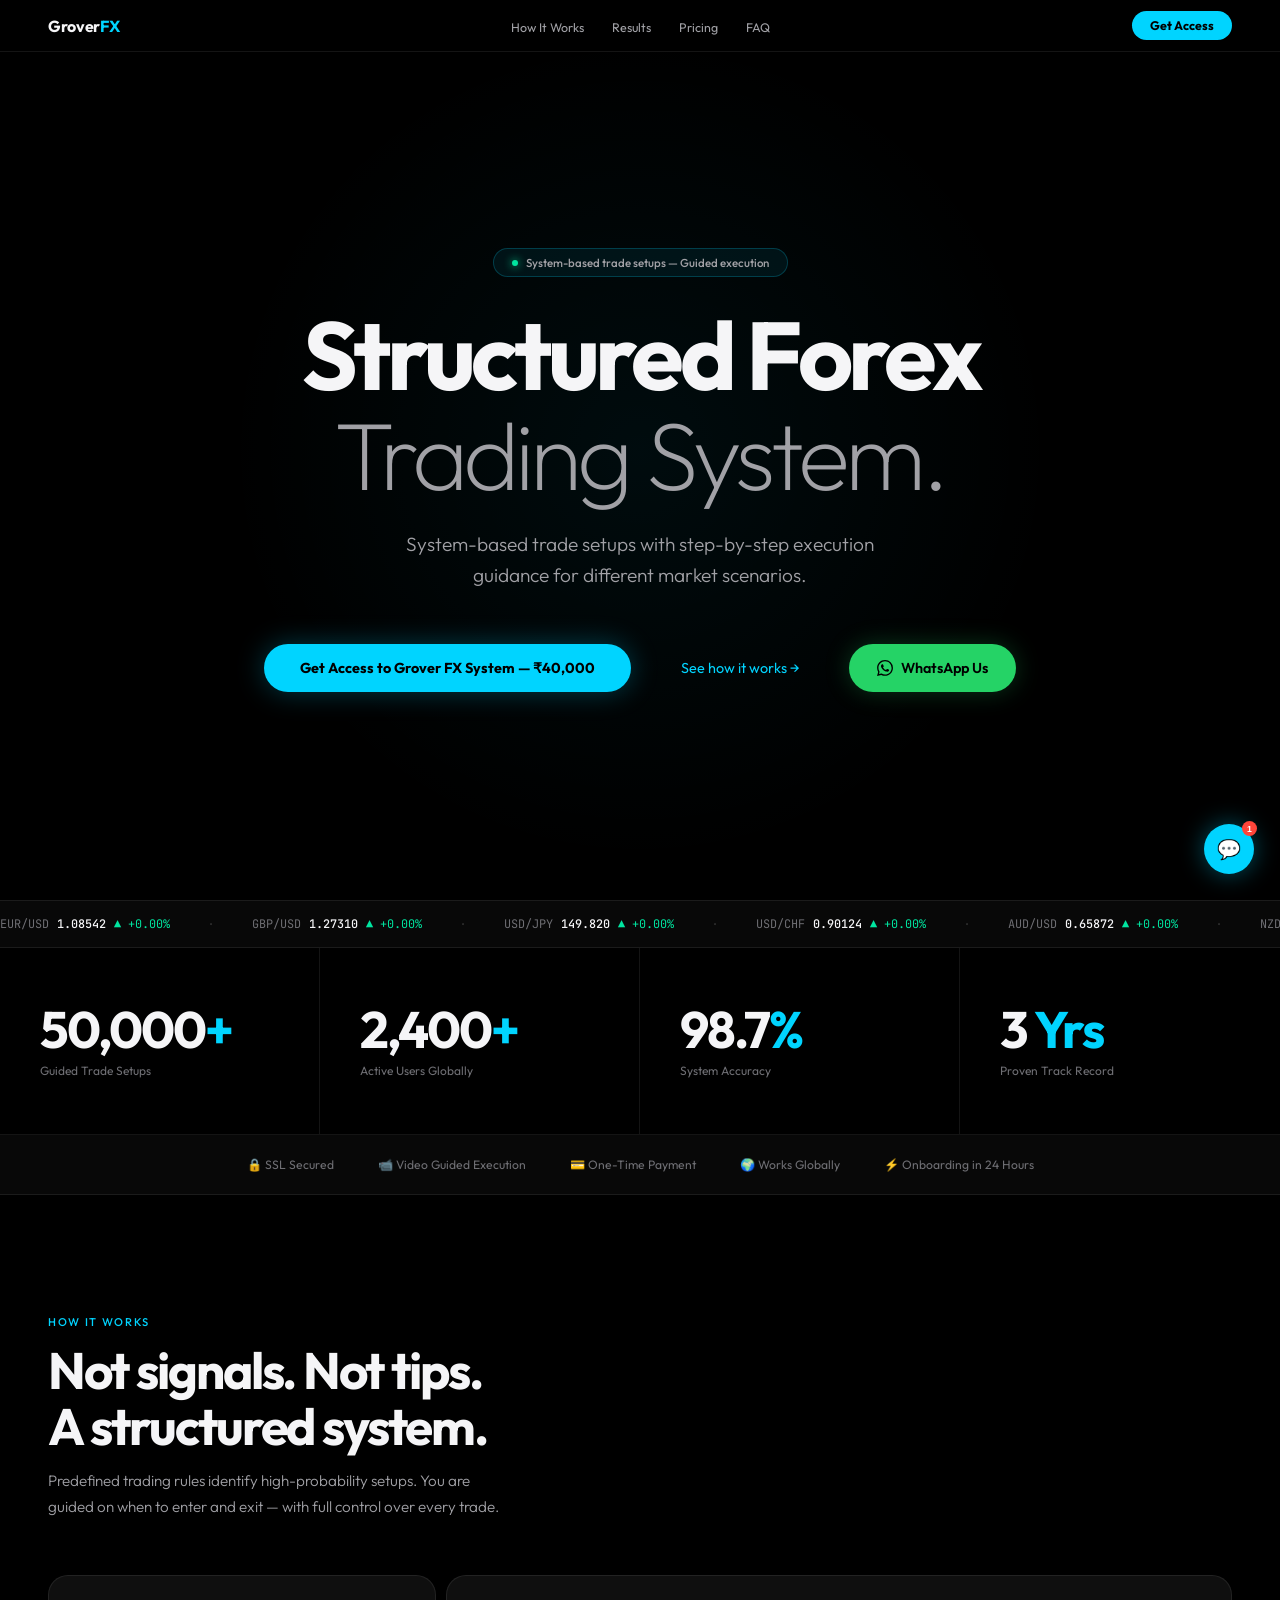
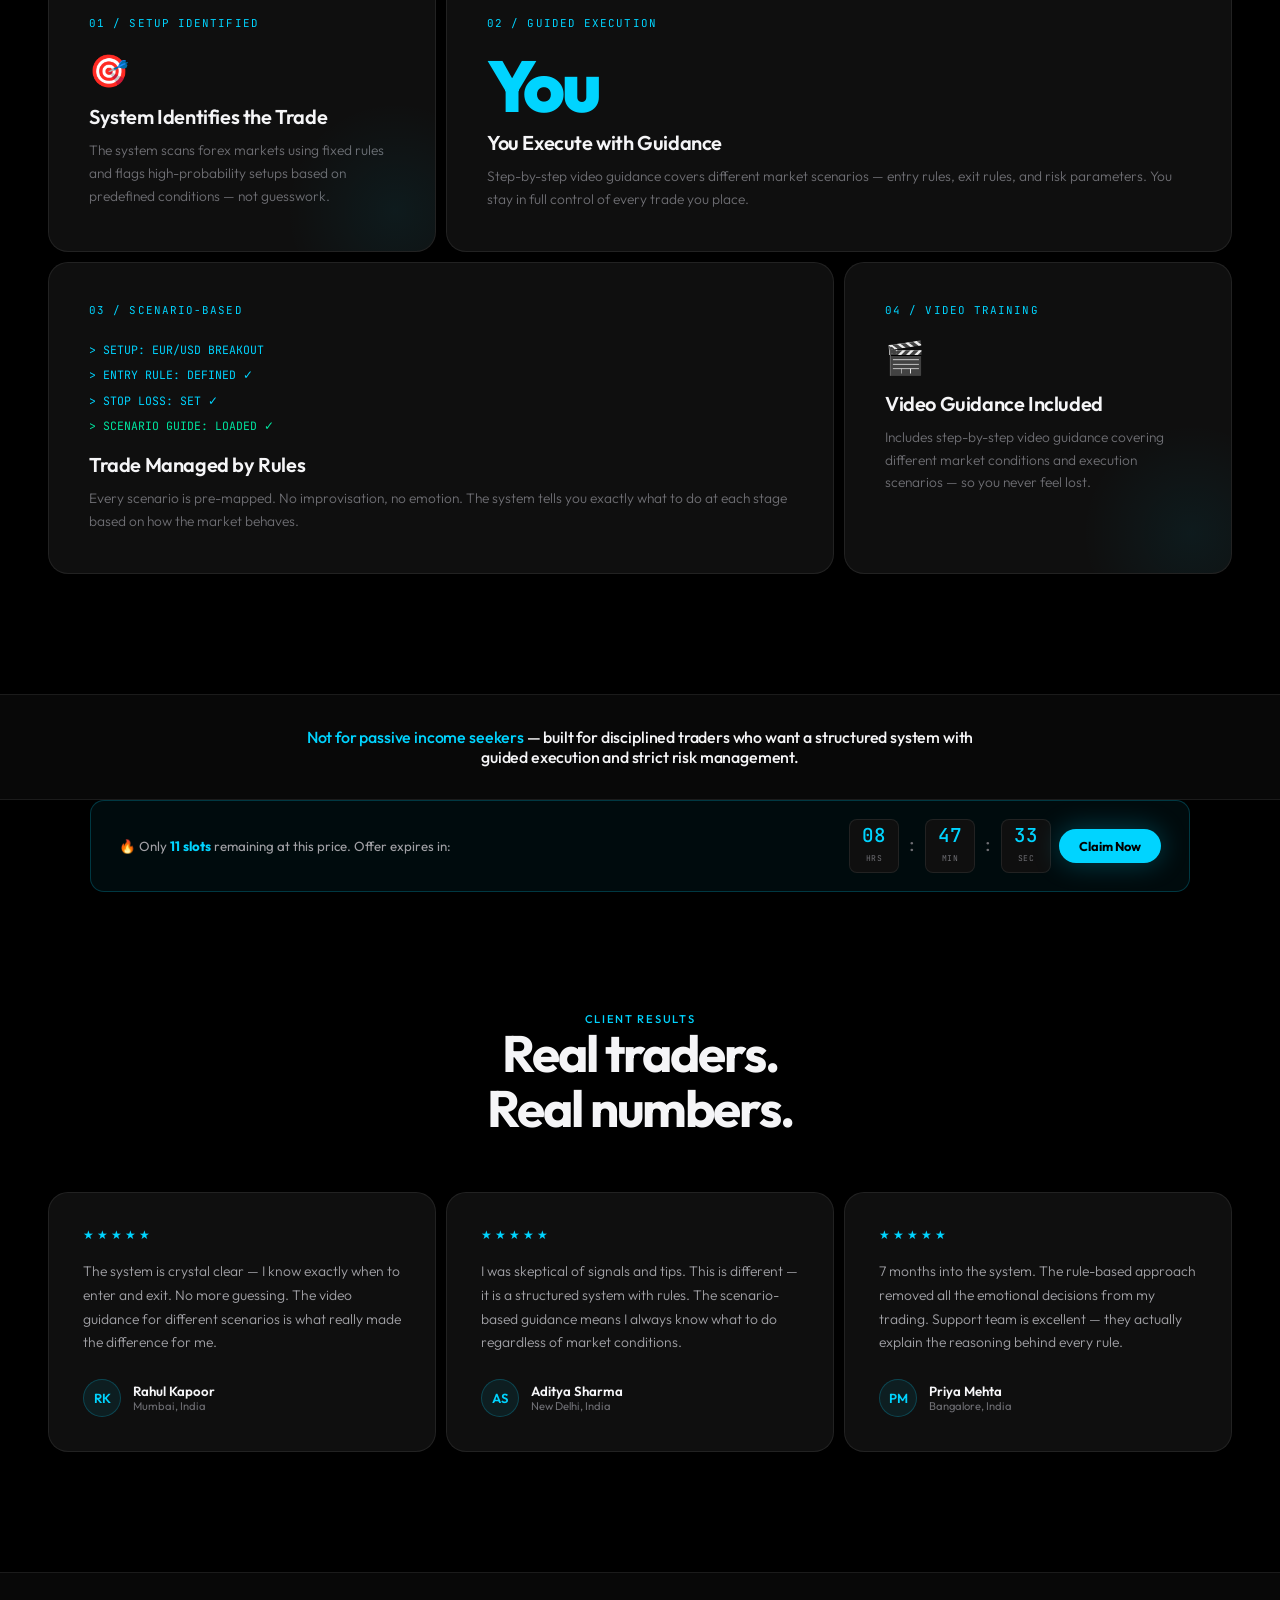
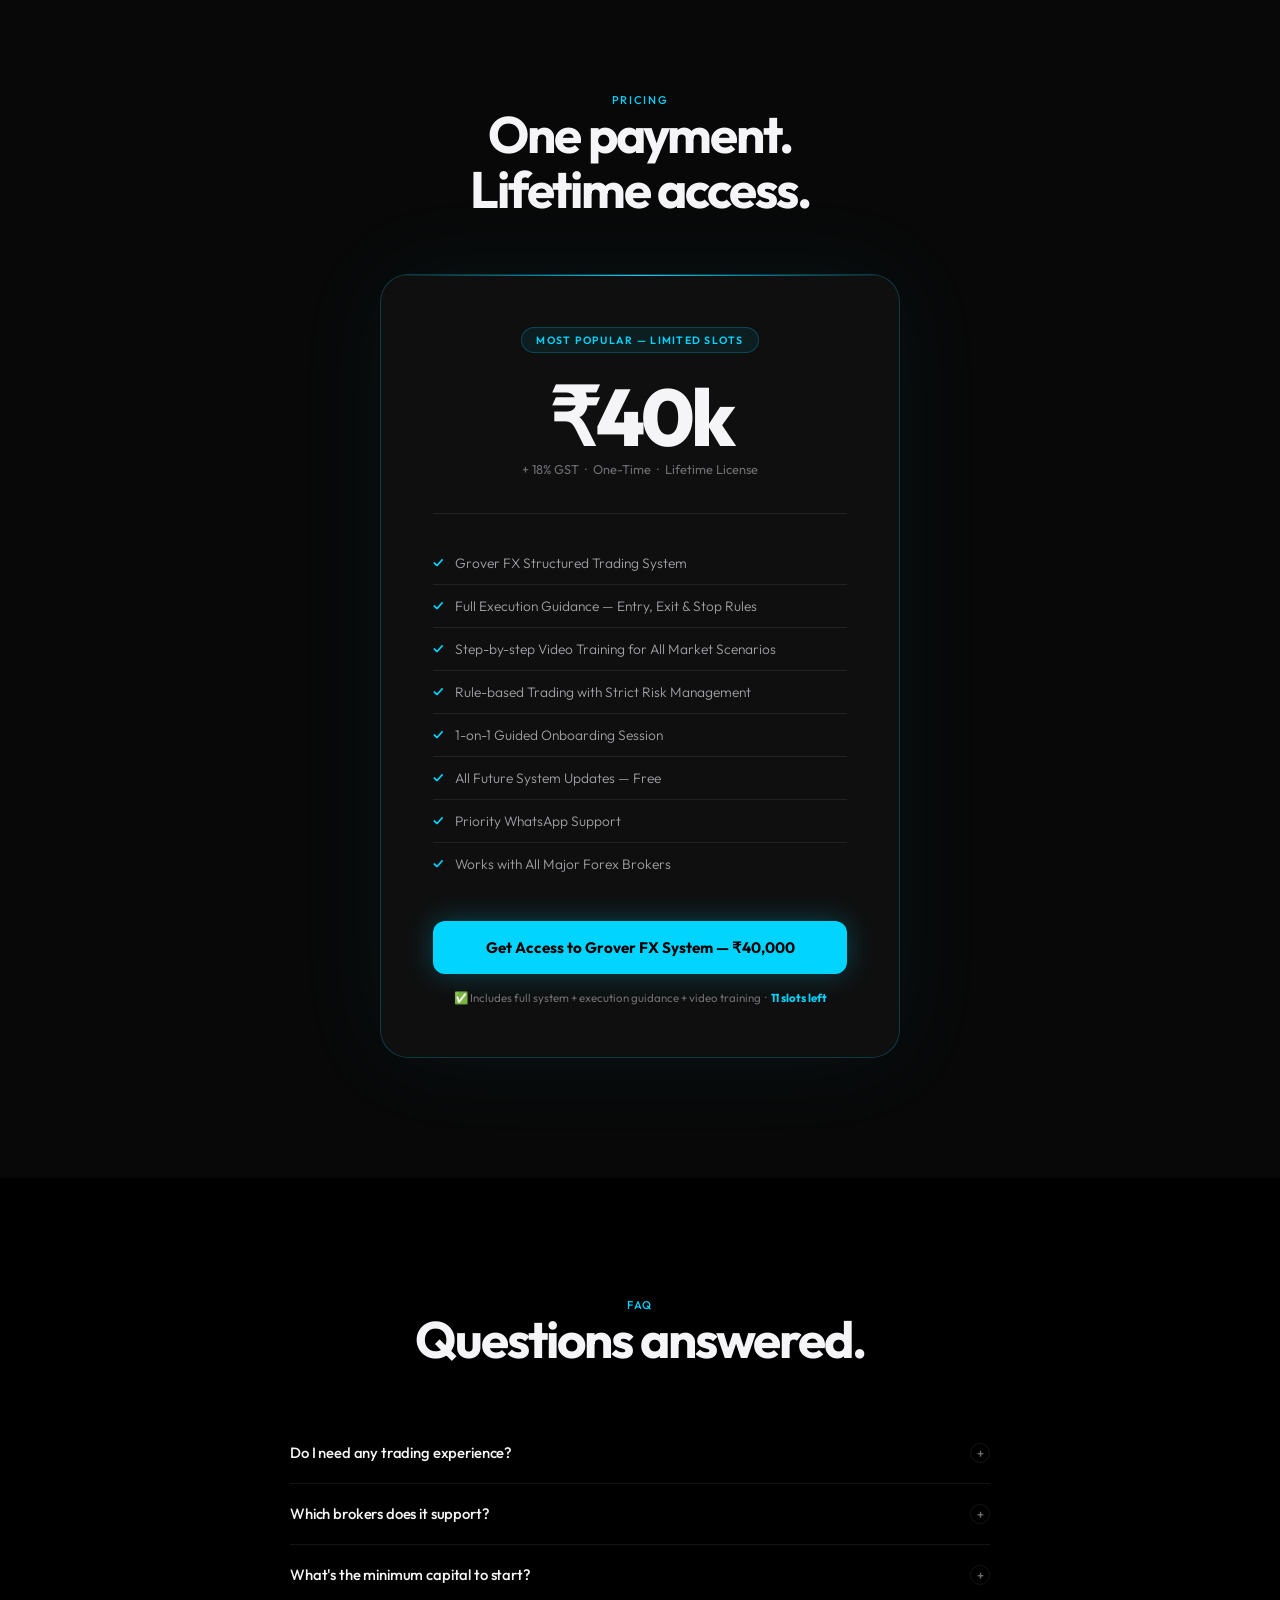
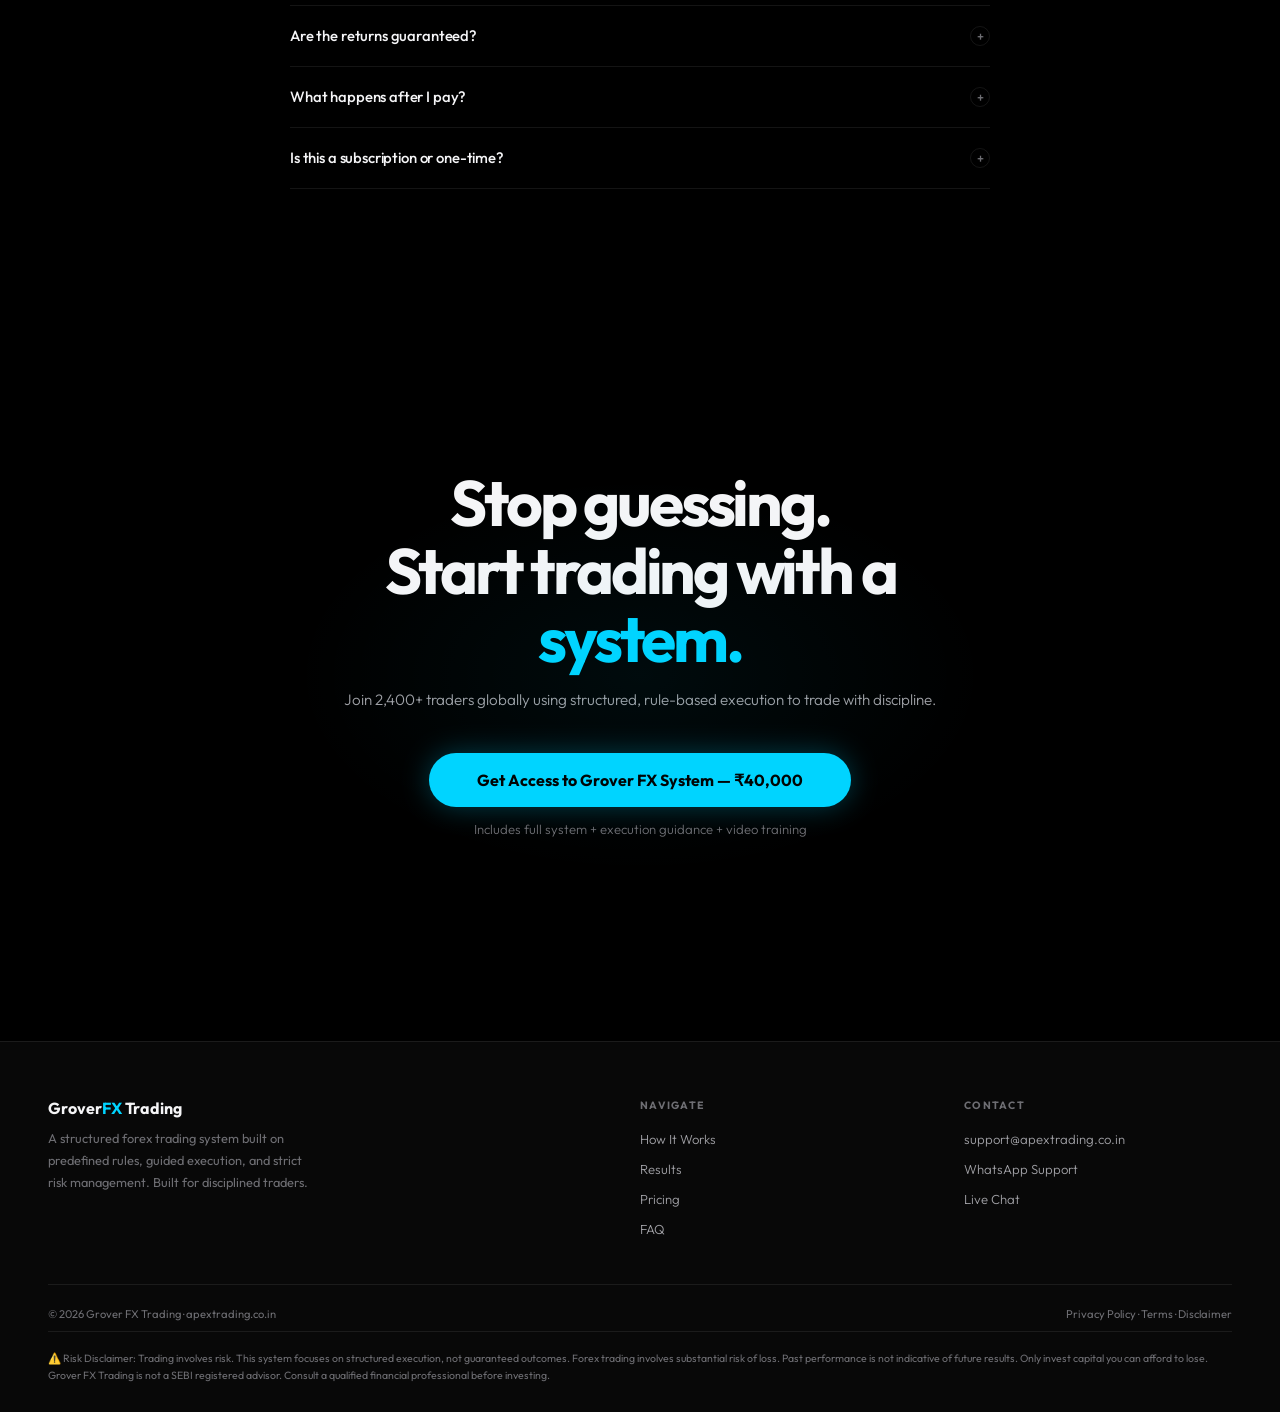
==== commit c0ce3c06: "Add files via upload" ====
--- a/index.html
+++ b/index.html
@@ -378,11 +378,11 @@
 <!-- HERO -->
 <section class="hero">
   <div class="hero-orb"></div>
-  <div class="badge"><div class="badge-dot"></div>Bot is live — Trading 24/7</div>
-  <h1>AI that trades<br/><span class="dim">for you.</span></h1>
-  <p class="hero-sub">Grover FX Trading is an automated forex trading system built on disciplined, rule-based execution and strict risk management. Zero experience needed.</p>
+  <div class="badge"><div class="badge-dot"></div>System-based trade setups — Guided execution</div>
+  <h1>Structured Forex<br/><span class="dim">Trading System.</span></h1>
+  <p class="hero-sub">System-based trade setups with step-by-step execution guidance for different market scenarios.</p>
   <div class="hero-btns">
-    <button class="btn-primary" onclick="openModal()">Get Grover FX — ₹40,000</button>
+    <button class="btn-primary" onclick="openModal()">Get Access to Grover FX System — ₹40,000</button>
     <button class="btn-ghost" onclick="document.getElementById('how').scrollIntoView({behavior:'smooth'})">See how it works</button>
     <a href="https://wa.me/919958225552?text=Hi%2C%20I%20want%20to%20know%20more%20about%20Grover%20FX%20Trading%20Bot" target="_blank" class="btn-whatsapp">
       <svg width="16" height="16" viewBox="0 0 24 24" fill="currentColor" style="flex-shrink:0"><path d="M17.472 14.382c-.297-.149-1.758-.867-2.03-.967-.273-.099-.471-.148-.67.15-.197.297-.767.966-.94 1.164-.173.199-.347.223-.644.075-.297-.15-1.255-.463-2.39-1.475-.883-.788-1.48-1.761-1.653-2.059-.173-.297-.018-.458.13-.606.134-.133.298-.347.446-.52.149-.174.198-.298.298-.497.099-.198.05-.371-.025-.52-.075-.149-.669-1.612-.916-2.207-.242-.579-.487-.5-.669-.51-.173-.008-.371-.01-.57-.01-.198 0-.52.074-.792.372-.272.297-1.04 1.016-1.04 2.479 0 1.462 1.065 2.875 1.213 3.074.149.198 2.096 3.2 5.077 4.487.709.306 1.262.489 1.694.625.712.227 1.36.195 1.871.118.571-.085 1.758-.719 2.006-1.413.248-.694.248-1.289.173-1.413-.074-.124-.272-.198-.57-.347m-5.421 7.403h-.004a9.87 9.87 0 01-5.031-1.378l-.361-.214-3.741.982.998-3.648-.235-.374a9.86 9.86 0 01-1.51-5.26c.001-5.45 4.436-9.884 9.888-9.884 2.64 0 5.122 1.03 6.988 2.898a9.825 9.825 0 012.893 6.994c-.003 5.45-4.437 9.884-9.885 9.884m8.413-18.297A11.815 11.815 0 0012.05 0C5.495 0 .16 5.335.157 11.892c0 2.096.547 4.142 1.588 5.945L.057 24l6.305-1.654a11.882 11.882 0 005.683 1.448h.005c6.554 0 11.89-5.335 11.893-11.893a11.821 11.821 0 00-3.48-8.413Z"/></svg>
@@ -427,7 +427,7 @@
 <div class="stats" id="statsBlock">
   <div class="stat">
     <div class="stat-num">50,000<span class="a">+</span></div>
-    <div class="stat-lbl">Profitable Trades</div>
+    <div class="stat-lbl">Guided Trade Setups</div>
   </div>
   <div class="stat">
     <div class="stat-num">2,400<span class="a">+</span></div>
@@ -435,7 +435,7 @@
   </div>
   <div class="stat">
     <div class="stat-num">98.7<span class="a">%</span></div>
-    <div class="stat-lbl">Bot Uptime</div>
+    <div class="stat-lbl">System Accuracy</div>
   </div>
   <div class="stat">
     <div class="stat-num">3<span class="a"> Yrs</span></div>
@@ -446,46 +446,53 @@
 <!-- TRUST BAR -->
 <div class="trust">
   <div class="trust-item">🔒 SSL Secured</div>
-  <div class="trust-item">📊 Live Trade Reports</div>
+  <div class="trust-item">📹 Video Guided Execution</div>
   <div class="trust-item">💳 One-Time Payment</div>
   <div class="trust-item">🌍 Works Globally</div>
-  <div class="trust-item">⚡ Setup in 24 Hours</div>
+  <div class="trust-item">⚡ Onboarding in 24 Hours</div>
 </div>
 
 <!-- HOW IT WORKS -->
 <section id="how">
   <div class="eyebrow rv-el">How It Works</div>
-  <div class="sec-title rv-el d1">Four steps to<br/>automated income.</div>
-  <p class="sec-sub rv-el d2">No trading degree. No screen-watching. Just consistent, compounding returns.</p>
+  <div class="sec-title rv-el d1">Not signals. Not tips.<br/>A structured system.</div>
+  <p class="sec-sub rv-el d2">Predefined trading rules identify high-probability setups. You are guided on when to enter and exit — with full control over every trade.</p>
   <div class="bento rv-el">
     <div class="bc s4">
-      <div class="bc-step">01 / PURCHASE</div>
-      <div class="bc-icon">💳</div>
-      <h3>Secure Your License</h3>
-      <p>One-time ₹40,000 + GST. Lifetime access, all future updates included. Zero recurring fees, ever.</p>
+      <div class="bc-step">01 / SETUP IDENTIFIED</div>
+      <div class="bc-icon">🎯</div>
+      <h3>System Identifies the Trade</h3>
+      <p>The system scans forex markets using fixed rules and flags high-probability setups based on predefined conditions — not guesswork.</p>
       <div class="bc-glow"></div>
     </div>
     <div class="bc s8">
-      <div class="bc-step">02 / CONNECT</div>
-      <div class="bc-big"><span>24</span>hr</div>
-      <h3>Guided Setup</h3>
-      <p>Our team connects Grover FX to your broker. Works with all MT4/MT5 brokers worldwide. Done in under 30 minutes.</p>
+      <div class="bc-step">02 / GUIDED EXECUTION</div>
+      <div class="bc-big"><span>You</span></div>
+      <h3>You Execute with Guidance</h3>
+      <p>Step-by-step video guidance covers different market scenarios — entry rules, exit rules, and risk parameters. You stay in full control of every trade you place.</p>
     </div>
     <div class="bc s8">
-      <div class="bc-step">03 / TRADE</div>
-      <div class="code-blk">> SCANNING EUR/USD...<br/>> HIGH PROB SIGNAL [BUY]<br/>> EXECUTING @ 1.08491<br/><span class="w">> CLOSED +2.3% ✓ PROFIT BOOKED</span></div>
-      <h3>Bot Goes Live</h3>
-      <p>Grover FX scans forex markets 24/7, identifies high-probability setups, and executes with precision risk management.</p>
+      <div class="bc-step">03 / SCENARIO-BASED</div>
+      <div class="code-blk">> SETUP: EUR/USD BREAKOUT<br/>> ENTRY RULE: DEFINED ✓<br/>> STOP LOSS: SET ✓<br/><span class="w">> SCENARIO GUIDE: LOADED ✓</span></div>
+      <h3>Trade Managed by Rules</h3>
+      <p>Every scenario is pre-mapped. No improvisation, no emotion. The system tells you exactly what to do at each stage based on how the market behaves.</p>
     </div>
     <div class="bc s4">
-      <div class="bc-step">04 / EARN</div>
-      <div class="bc-icon">📈</div>
-      <h3>Watch it Grow</h3>
-      <p>Live trade notifications and detailed reports. Consistent, profitable results — compounding over time.</p>
+      <div class="bc-step">04 / VIDEO TRAINING</div>
+      <div class="bc-icon">🎬</div>
+      <h3>Video Guidance Included</h3>
+      <p>Includes step-by-step video guidance covering different market conditions and execution scenarios — so you never feel lost.</p>
       <div class="bc-glow"></div>
     </div>
   </div>
 </section>
+
+<!-- POSITIONING STATEMENT -->
+<div style="background:#080808;border-top:1px solid rgba(255,255,255,.08);border-bottom:1px solid rgba(255,255,255,.08);padding:32px 48px;text-align:center">
+  <p style="font-size:1rem;font-weight:500;color:#F5F5F7;letter-spacing:-.01em;max-width:700px;margin:0 auto">
+    <span style="color:#00D4FF">Not for passive income seekers</span> — built for disciplined traders who want a structured system with guided execution and strict risk management.
+  </p>
+</div>
 
 <!-- URGENCY BANNER — moved here after removing simulator -->
 <div style="padding:0 48px 0">
@@ -509,17 +516,17 @@
   <div class="test-grid rv-el">
     <div class="tc">
       <div class="stars">★★★★★</div>
-      <p class="tc-text">₹2L became ₹3.1L in 3 months. The bot runs silently and I check my account once a week to watch it grow. Best ₹40k I ever spent.</p>
+      <p class="tc-text">The system is crystal clear — I know exactly when to enter and exit. No more guessing. The video guidance for different scenarios is what really made the difference for me.</p>
       <div class="tc-author"><div class="tc-av">RK</div><div><div class="tc-name">Rahul Kapoor</div><div class="tc-loc">Mumbai, India</div></div></div>
     </div>
     <div class="tc">
       <div class="stars">★★★★★</div>
-      <p class="tc-text">Skeptical at first — automated trading felt risky. Live trade logs won me over. 17.3% in month one. Setup was smooth and completely guided.</p>
+      <p class="tc-text">I was skeptical of signals and tips. This is different — it is a structured system with rules. The scenario-based guidance means I always know what to do regardless of market conditions.</p>
       <div class="tc-author"><div class="tc-av">AS</div><div><div class="tc-name">Aditya Sharma</div><div class="tc-loc">New Delhi, India</div></div></div>
     </div>
     <div class="tc">
       <div class="stars">★★★★★</div>
-      <p class="tc-text">7 months running. Worst: 14.8%. Best: 22.1%. The consistency is what impresses me most. Support team replies within hours. Nothing like Grover FX.</p>
+      <p class="tc-text">7 months into the system. The rule-based approach removed all the emotional decisions from my trading. Support team is excellent — they actually explain the reasoning behind every rule.</p>
       <div class="tc-author"><div class="tc-av">PM</div><div><div class="tc-name">Priya Mehta</div><div class="tc-loc">Bangalore, India</div></div></div>
     </div>
   </div>
@@ -528,7 +535,7 @@
 <!-- PRICING -->
 <section id="pricing" style="background:#080808;border-top:1px solid rgba(255,255,255,.08)">
   <div class="eyebrow rv-el center">Pricing</div>
-  <div class="sec-title rv-el d1 center">One payment.<br/>Lifetime of returns.</div>
+  <div class="sec-title rv-el d1 center">One payment.<br/>Lifetime access.</div>
   <div class="pricing-wrap rv-el">
     <div class="pricing-card">
       <div class="pricing-pill">Most Popular — Limited Slots</div>
@@ -536,17 +543,17 @@
       <div class="pricing-sub">+ 18% GST &nbsp;·&nbsp; One-Time &nbsp;·&nbsp; Lifetime License</div>
       <div class="pricing-div"></div>
       <ul class="pricing-list">
-        <li>Grover FX Trading Bot — Full Forex Access</li>
-        <li>24/7 Automated Buy/Sell Execution</li>
-        <li>Rule-based automated trading with strict risk management</li>
-        <li>Live Trade Notifications & Reports</li>
-        <li>1-on-1 Guided Onboarding</li>
-        <li>All Future Updates — Free</li>
+        <li>Grover FX Structured Trading System</li>
+        <li>Full Execution Guidance — Entry, Exit & Stop Rules</li>
+        <li>Step-by-step Video Training for All Market Scenarios</li>
+        <li>Rule-based Trading with Strict Risk Management</li>
+        <li>1-on-1 Guided Onboarding Session</li>
+        <li>All Future System Updates — Free</li>
         <li>Priority WhatsApp Support</li>
-        <li>Compatible with All MT4/MT5 Brokers</li>
+        <li>Works with All Major Forex Brokers</li>
       </ul>
-      <button class="btn-primary" style="width:100%;padding:17px;border-radius:12px;font-size:.95rem" onclick="openModal()">Get Lifetime Access</button>
-      <p class="pricing-note">🔒 Secure checkout &nbsp;·&nbsp; 24hr setup &nbsp;·&nbsp; <strong id="slots2">11 slots left</strong></p>
+      <button class="btn-primary" style="width:100%;padding:17px;border-radius:12px;font-size:.95rem" onclick="openModal()">Get Access to Grover FX System — ₹40,000</button>
+      <p class="pricing-note">✅ Includes full system + execution guidance + video training &nbsp;·&nbsp; <strong id="slots2">11 slots left</strong></p>
     </div>
   </div>
 </section>
@@ -558,7 +565,7 @@
   <div class="faq-wrap rv-el">
     <div class="faq-item">
       <div class="faq-q">Do I need any trading experience? <div class="faq-ic">+</div></div>
-      <div class="faq-a">Zero. The bot handles everything — scanning, execution, risk management. Our team guides you through the full setup step by step.</div>
+      <div class="faq-a">Some basic familiarity with forex trading is helpful, but not required. The system includes full video guidance and a step-by-step onboarding session that walks you through everything from setup to trade execution.</div>
     </div>
     <div class="faq-item">
       <div class="faq-q">Which brokers does it support? <div class="faq-ic">+</div></div>
@@ -570,11 +577,11 @@
     </div>
     <div class="faq-item">
       <div class="faq-q">Are the returns guaranteed? <div class="faq-ic">+</div></div>
-      <div class="faq-a">Trading results vary based on market conditions. Our bot is built for consistent, profitable performance — verified through 3+ years of live trading. Capital invested always stays in your own broker account.</div>
+      <div class="faq-a">Trading involves risk and results are never guaranteed. This system focuses on structured, rule-based execution — not guaranteed outcomes. Disciplined use of the system over time is what creates an edge.</div>
     </div>
     <div class="faq-item">
       <div class="faq-q">What happens after I pay? <div class="faq-ic">+</div></div>
-      <div class="faq-a">Confirmation within 2 hours. Our team schedules a setup session and connects the bot to your broker — typically live within 24 hours.</div>
+      <div class="faq-a">Confirmation within 2 hours. Our team schedules a 1-on-1 onboarding session, walks you through the system, and ensures you understand all execution rules before you place your first trade — typically within 24 hours.</div>
     </div>
     <div class="faq-item">
       <div class="faq-q">Is this a subscription or one-time? <div class="faq-ic">+</div></div>
@@ -585,9 +592,10 @@
 
 <!-- FINAL CTA -->
 <div class="final-cta">
-  <h2>Stop watching markets.<br/>Let <span>Grover FX</span> trade them.</h2>
-  <p>Join 2,400+ traders globally who automated their forex income.</p>
-  <button class="btn-primary" onclick="openModal()" style="font-size:1rem;padding:17px 48px">Get Apex AI — ₹40,000</button>
+  <h2>Stop guessing.<br/>Start trading with a <span>system.</span></h2>
+  <p>Join 2,400+ traders globally using structured, rule-based execution to trade with discipline.</p>
+  <button class="btn-primary" onclick="openModal()" style="font-size:1rem;padding:17px 48px">Get Access to Grover FX System — ₹40,000</button>
+  <p style="margin-top:14px;font-size:.82rem;color:#6E6E73">Includes full system + execution guidance + video training</p>
 </div>
 
 <!-- FOOTER -->
@@ -595,7 +603,7 @@
   <div class="footer-grid">
     <div>
       <span class="footer-logo">Grover<span>FX</span> Trading</span>
-      <p class="footer-desc">Automated forex trading powered by advanced machine learning. Professional-grade tools made accessible to every investor worldwide.</p>
+      <p class="footer-desc">A structured forex trading system built on predefined rules, guided execution, and strict risk management. Built for disciplined traders.</p>
     </div>
     <div>
       <h4>Navigate</h4>
@@ -619,15 +627,15 @@
     <p>© 2026 Grover FX Trading · apextrading.co.in</p>
     <p>Privacy Policy · Terms · Disclaimer</p>
   </div>
-  <div class="footer-disc">⚠️ Risk Disclaimer: Forex trading involves substantial risk of loss. Past performance is not indicative of future results. Trading results are not guaranteed. Only invest capital you can afford to lose. Grover FX Trading is not a SEBI registered advisor. Consult a qualified financial professional before investing.</div>
+  <div class="footer-disc">⚠️ Risk Disclaimer: Trading involves risk. This system focuses on structured execution, not guaranteed outcomes. Forex trading involves substantial risk of loss. Past performance is not indicative of future results. Only invest capital you can afford to lose. Grover FX Trading is not a SEBI registered advisor. Consult a qualified financial professional before investing.</div>
 </footer>
 
 <!-- MODAL -->
 <div class="modal-bg" id="modal">
   <div class="modal-box">
     <button class="modal-close" onclick="closeModal()">✕</button>
-    <h3>Claim Your License</h3>
-    <p>Our team contacts you within 2 hours to complete setup.</p>
+    <h3>Get Grover FX System</h3>
+    <p>Our team contacts you within 2 hours to schedule your onboarding session.</p>
     <div class="fg"><label>Full Name</label><input type="text" placeholder="Your full name"/></div>
     <div class="fg"><label>WhatsApp Number</label><input type="tel" placeholder="+91 9XXXXXXXXX"/></div>
     <div class="fg"><label>Email Address</label><input type="email" placeholder="you@email.com"/></div>
@@ -650,7 +658,7 @@
       <button class="chat-x" onclick="toggleChat()">✕</button>
     </div>
     <div class="chat-msgs" id="chatMsgs">
-      <div class="cmsg bot">Hey 👋 Welcome to Grover FX Trading. How can I help you today?</div>
+      <div class="cmsg bot">Hey 👋 Welcome to Grover FX Trading. Ask me anything about the system, execution guidance, or how to get started.</div>
     </div>
     <div class="chat-qr">
       <button class="qr" onclick="qr('Returns?')">Returns?</button>
@@ -831,7 +839,7 @@
   document.getElementById('cnotif').style.display = 'none';
 }
 var chatReplies = {
-  'returns?':    'Grover FX is built on disciplined, rule-based execution — verified over 3+ years of live performance. Results vary by market conditions. Your capital always stays in your own broker account 📈',
+  'returns?':    'Grover FX is a structured trading system — results depend on your execution and market conditions. There are no guaranteed returns. The system gives you the rules and guidance; disciplined execution over time creates the edge 📈',
   'how to buy?': "Click 'Get Access', fill your details, and our team WhatsApps you within 2 hours. ₹40,000 + GST, one-time payment.",
   'is it safe?': 'Your capital stays in YOUR broker account always — we never touch your funds. Strict stop-losses built in. 🔒',
   'talk to agent': "Leave your WhatsApp via 'Get Access' and a team member calls you back within 30 mins ⚡"
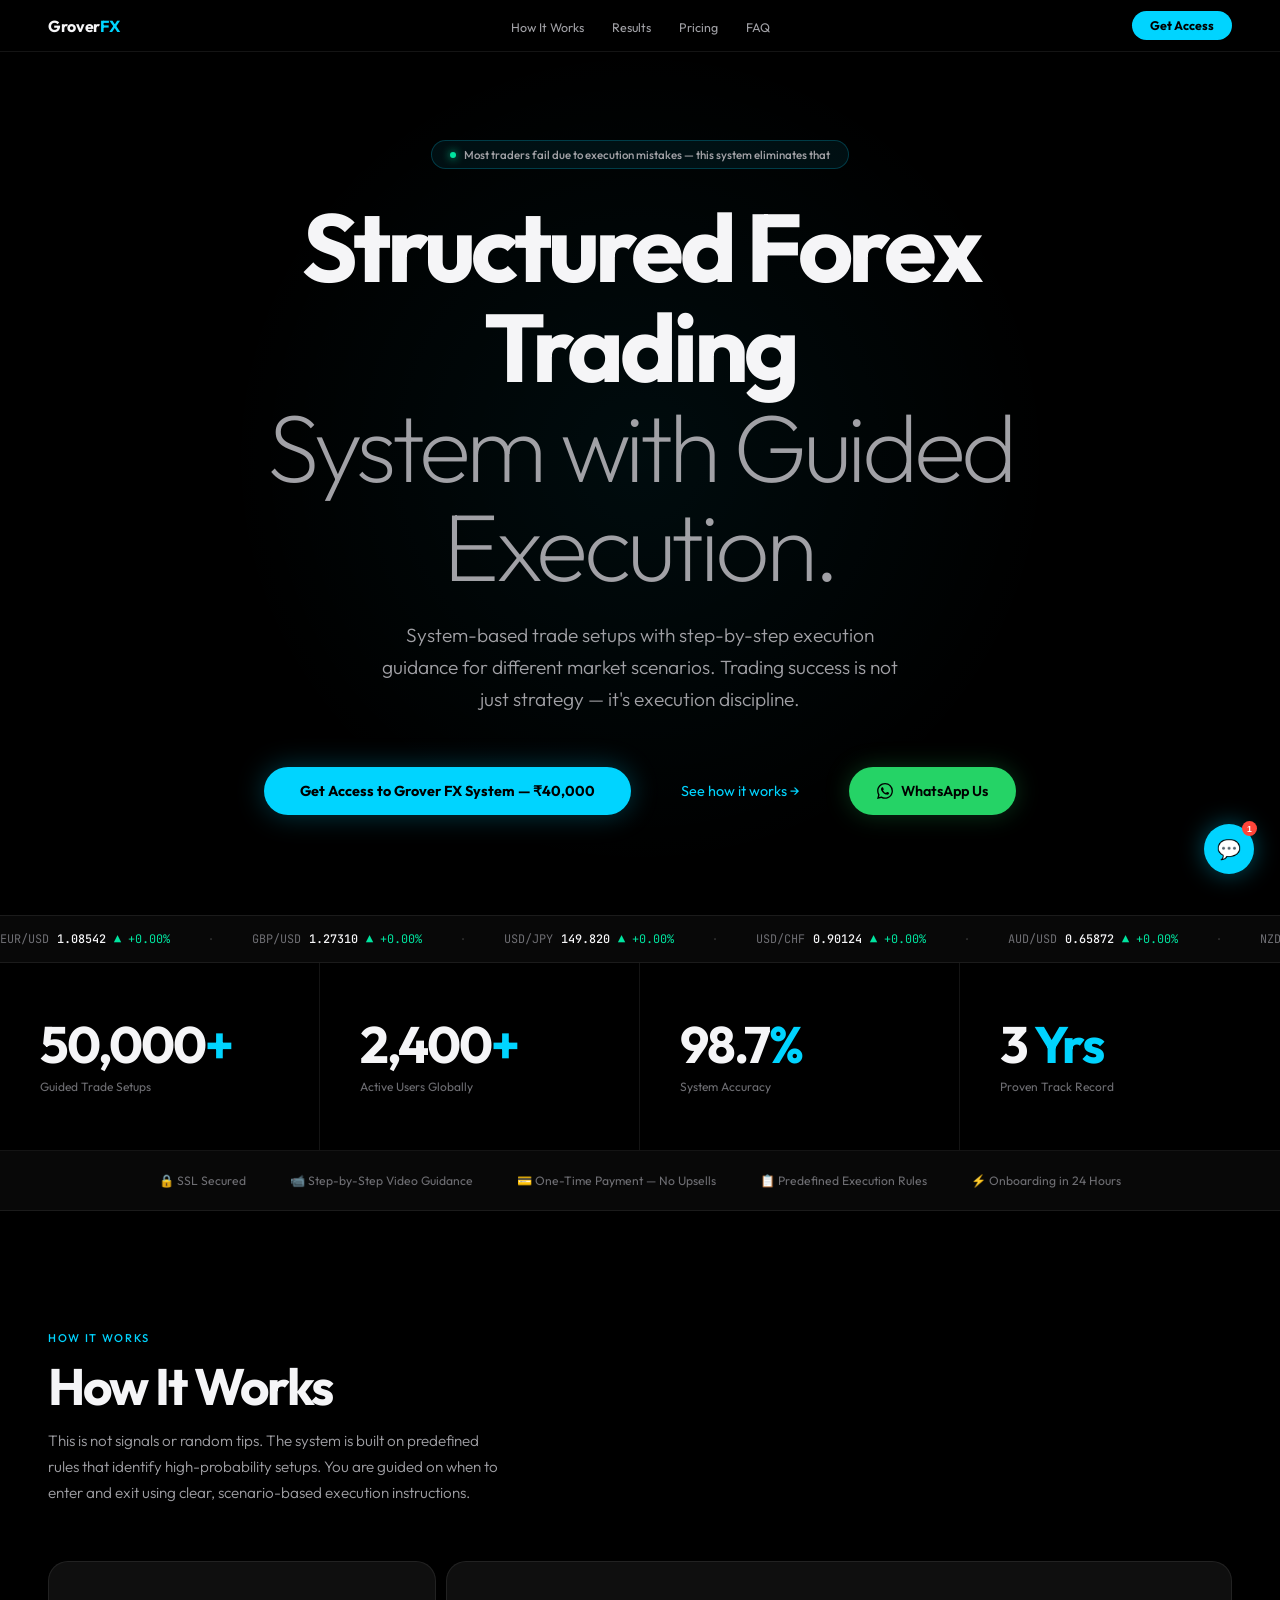
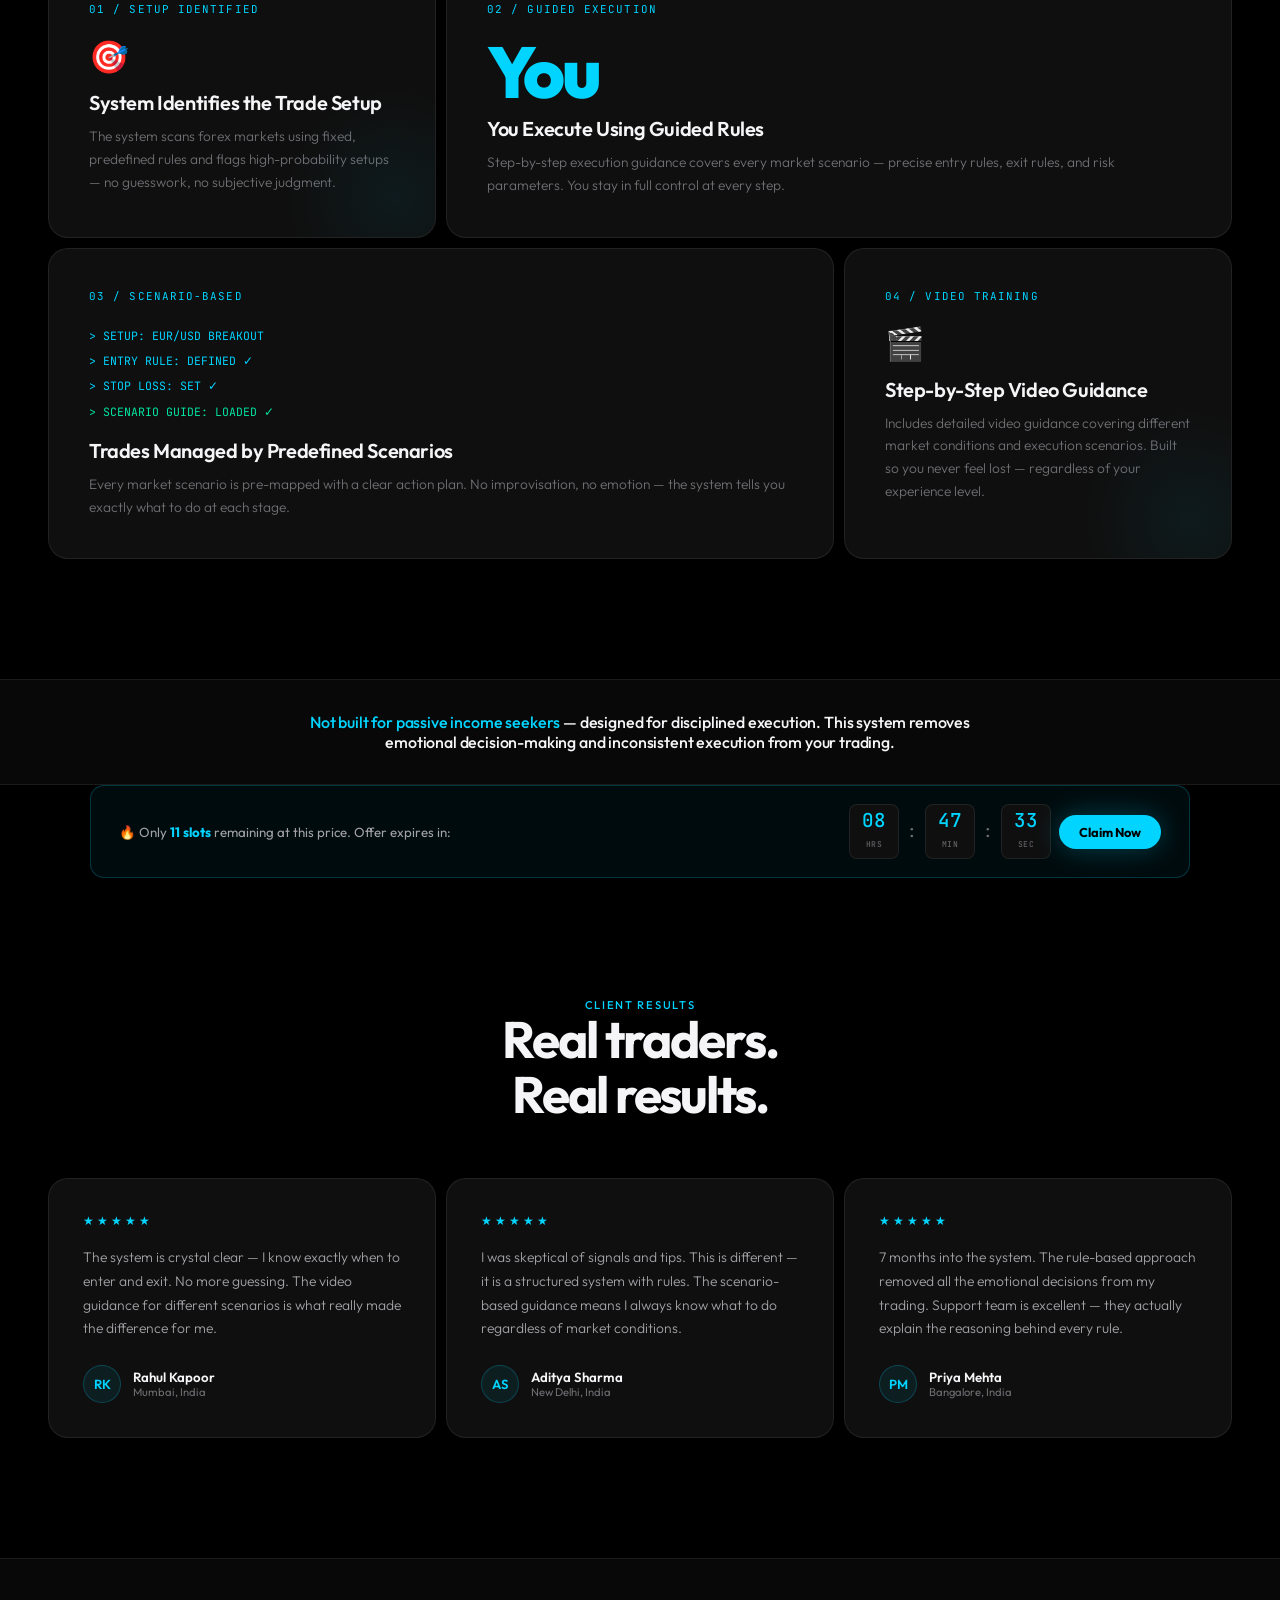
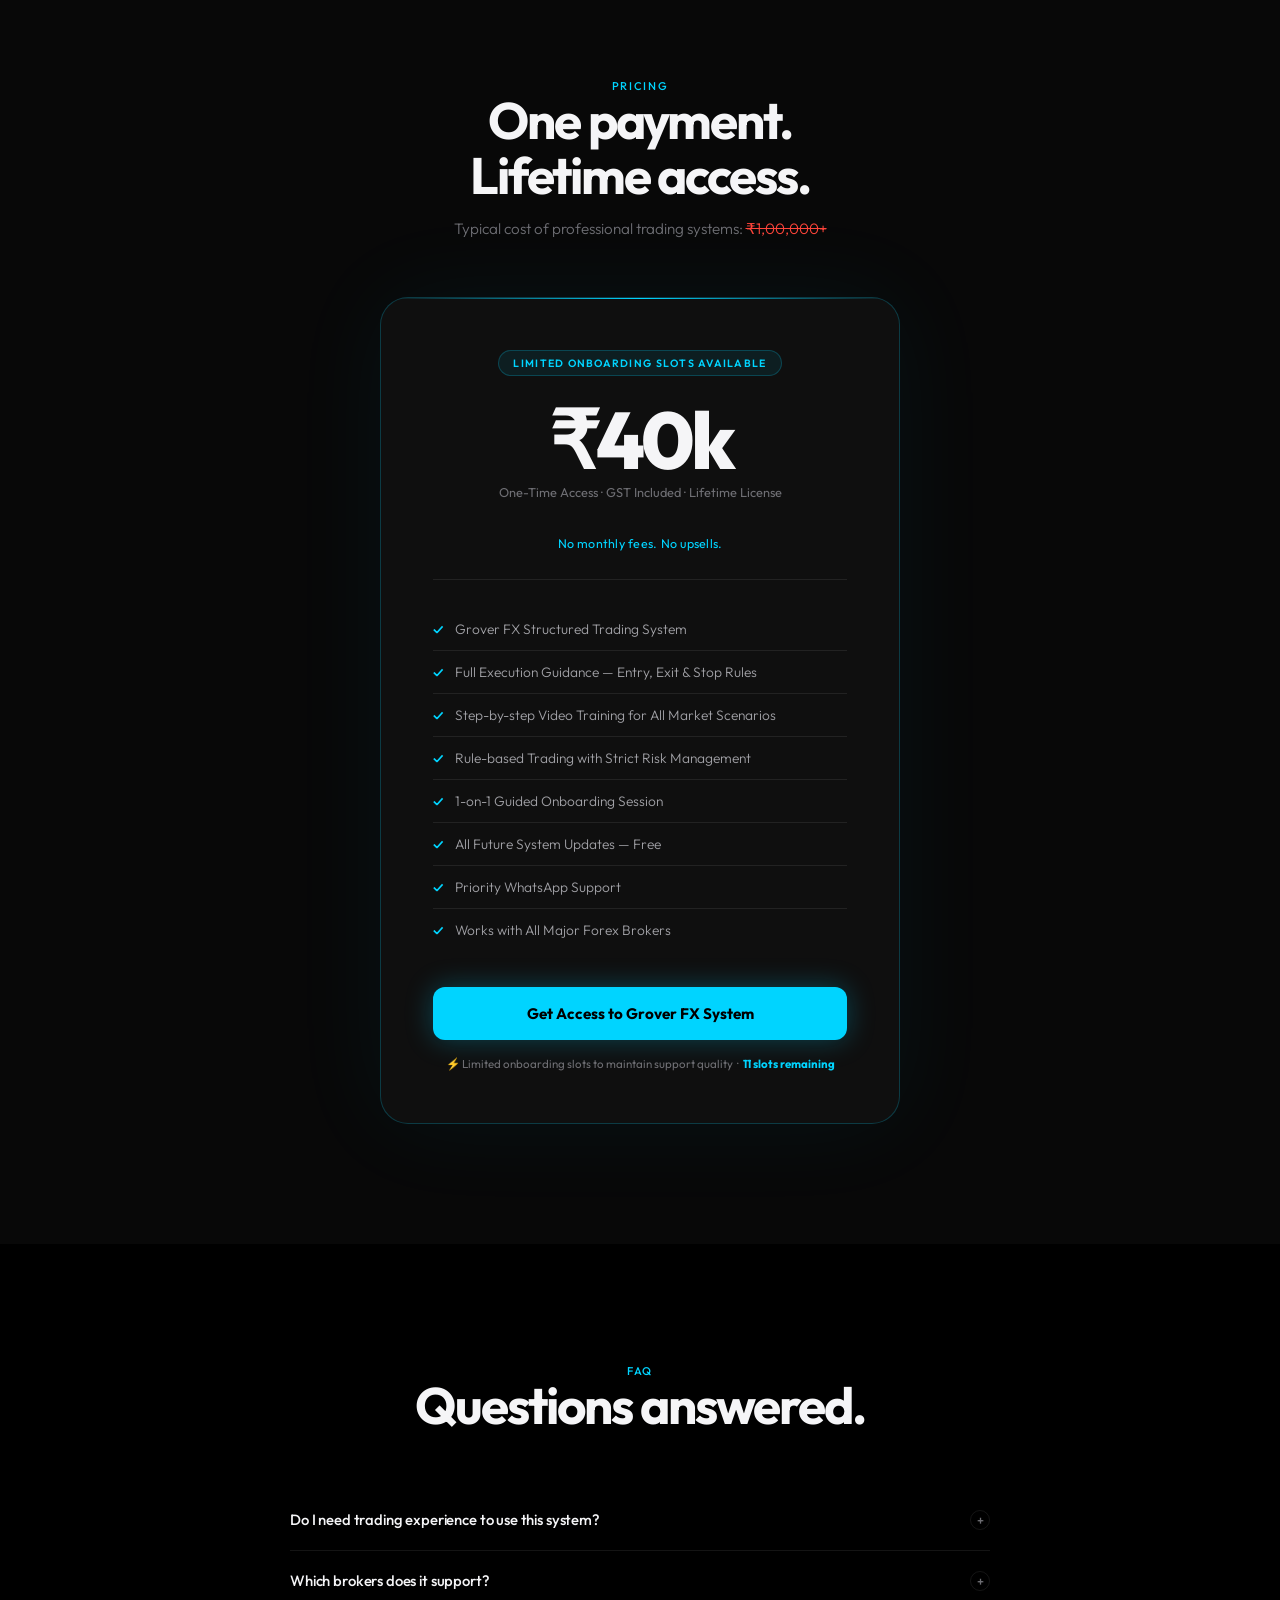
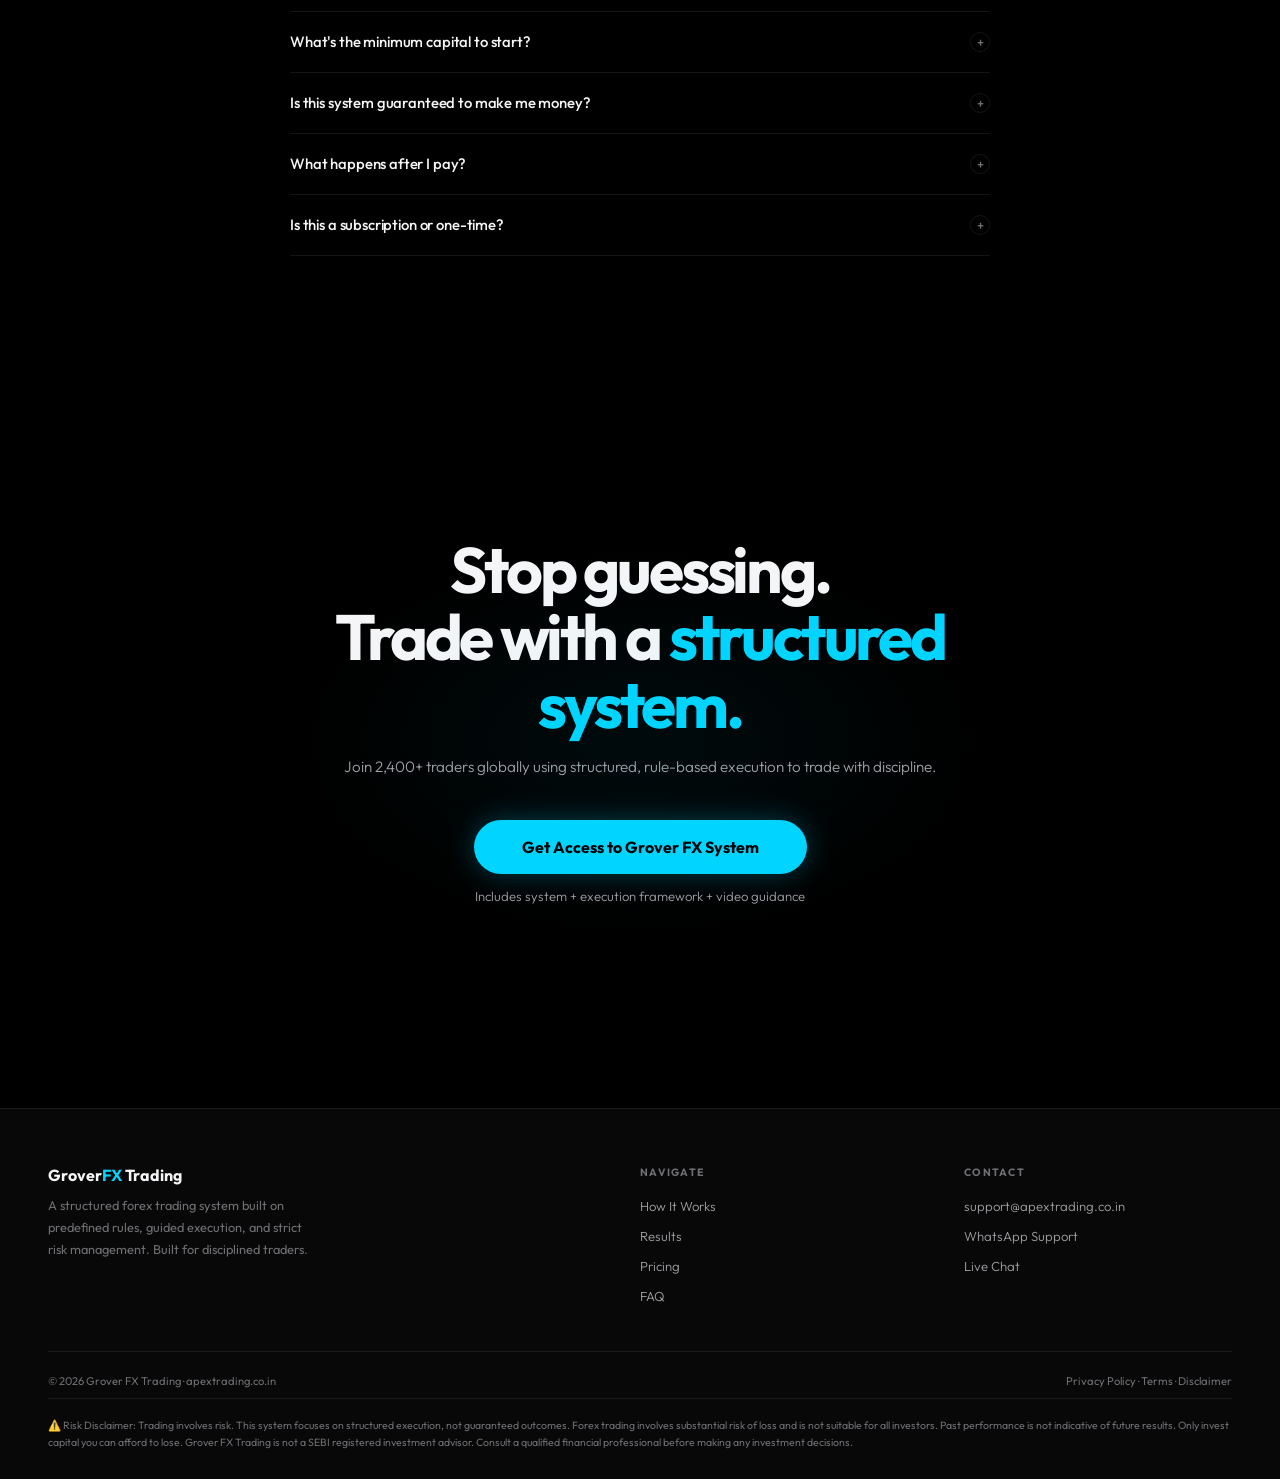
==== commit 320bb0cd: "Add files via upload" ====
--- a/index.html
+++ b/index.html
@@ -378,9 +378,9 @@
 <!-- HERO -->
 <section class="hero">
   <div class="hero-orb"></div>
-  <div class="badge"><div class="badge-dot"></div>System-based trade setups — Guided execution</div>
-  <h1>Structured Forex<br/><span class="dim">Trading System.</span></h1>
-  <p class="hero-sub">System-based trade setups with step-by-step execution guidance for different market scenarios.</p>
+  <div class="badge"><div class="badge-dot"></div>Most traders fail due to execution mistakes — this system eliminates that</div>
+  <h1>Structured Forex Trading<br/><span class="dim">System with Guided Execution.</span></h1>
+  <p class="hero-sub">System-based trade setups with step-by-step execution guidance for different market scenarios. Trading success is not just strategy — it's execution discipline.</p>
   <div class="hero-btns">
     <button class="btn-primary" onclick="openModal()">Get Access to Grover FX System — ₹40,000</button>
     <button class="btn-ghost" onclick="document.getElementById('how').scrollIntoView({behavior:'smooth'})">See how it works</button>
@@ -446,42 +446,42 @@
 <!-- TRUST BAR -->
 <div class="trust">
   <div class="trust-item">🔒 SSL Secured</div>
-  <div class="trust-item">📹 Video Guided Execution</div>
-  <div class="trust-item">💳 One-Time Payment</div>
-  <div class="trust-item">🌍 Works Globally</div>
+  <div class="trust-item">📹 Step-by-Step Video Guidance</div>
+  <div class="trust-item">💳 One-Time Payment — No Upsells</div>
+  <div class="trust-item">📋 Predefined Execution Rules</div>
   <div class="trust-item">⚡ Onboarding in 24 Hours</div>
 </div>
 
 <!-- HOW IT WORKS -->
 <section id="how">
   <div class="eyebrow rv-el">How It Works</div>
-  <div class="sec-title rv-el d1">Not signals. Not tips.<br/>A structured system.</div>
-  <p class="sec-sub rv-el d2">Predefined trading rules identify high-probability setups. You are guided on when to enter and exit — with full control over every trade.</p>
+  <div class="sec-title rv-el d1">How It Works</div>
+  <p class="sec-sub rv-el d2">This is not signals or random tips. The system is built on predefined rules that identify high-probability setups. You are guided on when to enter and exit using clear, scenario-based execution instructions.</p>
   <div class="bento rv-el">
     <div class="bc s4">
       <div class="bc-step">01 / SETUP IDENTIFIED</div>
       <div class="bc-icon">🎯</div>
-      <h3>System Identifies the Trade</h3>
-      <p>The system scans forex markets using fixed rules and flags high-probability setups based on predefined conditions — not guesswork.</p>
+      <h3>System Identifies the Trade Setup</h3>
+      <p>The system scans forex markets using fixed, predefined rules and flags high-probability setups — no guesswork, no subjective judgment.</p>
       <div class="bc-glow"></div>
     </div>
     <div class="bc s8">
       <div class="bc-step">02 / GUIDED EXECUTION</div>
       <div class="bc-big"><span>You</span></div>
-      <h3>You Execute with Guidance</h3>
-      <p>Step-by-step video guidance covers different market scenarios — entry rules, exit rules, and risk parameters. You stay in full control of every trade you place.</p>
+      <h3>You Execute Using Guided Rules</h3>
+      <p>Step-by-step execution guidance covers every market scenario — precise entry rules, exit rules, and risk parameters. You stay in full control at every step.</p>
     </div>
     <div class="bc s8">
       <div class="bc-step">03 / SCENARIO-BASED</div>
       <div class="code-blk">> SETUP: EUR/USD BREAKOUT<br/>> ENTRY RULE: DEFINED ✓<br/>> STOP LOSS: SET ✓<br/><span class="w">> SCENARIO GUIDE: LOADED ✓</span></div>
-      <h3>Trade Managed by Rules</h3>
-      <p>Every scenario is pre-mapped. No improvisation, no emotion. The system tells you exactly what to do at each stage based on how the market behaves.</p>
+      <h3>Trades Managed by Predefined Scenarios</h3>
+      <p>Every market scenario is pre-mapped with a clear action plan. No improvisation, no emotion — the system tells you exactly what to do at each stage.</p>
     </div>
     <div class="bc s4">
       <div class="bc-step">04 / VIDEO TRAINING</div>
       <div class="bc-icon">🎬</div>
-      <h3>Video Guidance Included</h3>
-      <p>Includes step-by-step video guidance covering different market conditions and execution scenarios — so you never feel lost.</p>
+      <h3>Step-by-Step Video Guidance</h3>
+      <p>Includes detailed video guidance covering different market conditions and execution scenarios. Built so you never feel lost — regardless of your experience level.</p>
       <div class="bc-glow"></div>
     </div>
   </div>
@@ -490,7 +490,7 @@
 <!-- POSITIONING STATEMENT -->
 <div style="background:#080808;border-top:1px solid rgba(255,255,255,.08);border-bottom:1px solid rgba(255,255,255,.08);padding:32px 48px;text-align:center">
   <p style="font-size:1rem;font-weight:500;color:#F5F5F7;letter-spacing:-.01em;max-width:700px;margin:0 auto">
-    <span style="color:#00D4FF">Not for passive income seekers</span> — built for disciplined traders who want a structured system with guided execution and strict risk management.
+    <span style="color:#00D4FF">Not built for passive income seekers</span> — designed for disciplined execution. This system removes emotional decision-making and inconsistent execution from your trading.
   </p>
 </div>
 
@@ -512,7 +512,7 @@
 <!-- TESTIMONIALS -->
 <section id="testimonials">
   <div class="eyebrow rv-el center">Client Results</div>
-  <div class="sec-title rv-el d1 center">Real traders.<br/>Real numbers.</div>
+  <div class="sec-title rv-el d1 center">Real traders.<br/>Real results.</div>
   <div class="test-grid rv-el">
     <div class="tc">
       <div class="stars">★★★★★</div>
@@ -536,11 +536,13 @@
 <section id="pricing" style="background:#080808;border-top:1px solid rgba(255,255,255,.08)">
   <div class="eyebrow rv-el center">Pricing</div>
   <div class="sec-title rv-el d1 center">One payment.<br/>Lifetime access.</div>
+  <p class="sec-sub rv-el center" style="text-align:center;margin:12px auto 0;color:#6E6E73">Typical cost of professional trading systems: <span style="text-decoration:line-through;color:#FF453A">₹1,00,000+</span></p>
   <div class="pricing-wrap rv-el">
     <div class="pricing-card">
-      <div class="pricing-pill">Most Popular — Limited Slots</div>
+      <div class="pricing-pill">Limited Onboarding Slots Available</div>
       <div class="pricing-amt">₹40k</div>
-      <div class="pricing-sub">+ 18% GST &nbsp;·&nbsp; One-Time &nbsp;·&nbsp; Lifetime License</div>
+      <div class="pricing-sub">One-Time Access · GST Included · Lifetime License</div>
+      <p style="font-size:.78rem;color:#00D4FF;margin-top:8px;letter-spacing:.02em">No monthly fees. No upsells.</p>
       <div class="pricing-div"></div>
       <ul class="pricing-list">
         <li>Grover FX Structured Trading System</li>
@@ -552,8 +554,8 @@
         <li>Priority WhatsApp Support</li>
         <li>Works with All Major Forex Brokers</li>
       </ul>
-      <button class="btn-primary" style="width:100%;padding:17px;border-radius:12px;font-size:.95rem" onclick="openModal()">Get Access to Grover FX System — ₹40,000</button>
-      <p class="pricing-note">✅ Includes full system + execution guidance + video training &nbsp;·&nbsp; <strong id="slots2">11 slots left</strong></p>
+      <button class="btn-primary" style="width:100%;padding:17px;border-radius:12px;font-size:.95rem" onclick="openModal()">Get Access to Grover FX System</button>
+      <p class="pricing-note">⚡ Limited onboarding slots to maintain support quality &nbsp;·&nbsp; <strong id="slots2" style="color:#00D4FF">11 slots remaining</strong></p>
     </div>
   </div>
 </section>
@@ -564,7 +566,7 @@
   <div class="sec-title rv-el d1 center">Questions answered.</div>
   <div class="faq-wrap rv-el">
     <div class="faq-item">
-      <div class="faq-q">Do I need any trading experience? <div class="faq-ic">+</div></div>
+      <div class="faq-q">Do I need trading experience to use this system? <div class="faq-ic">+</div></div>
       <div class="faq-a">Some basic familiarity with forex trading is helpful, but not required. The system includes full video guidance and a step-by-step onboarding session that walks you through everything from setup to trade execution.</div>
     </div>
     <div class="faq-item">
@@ -576,12 +578,12 @@
       <div class="faq-a">We recommend ₹50,000 minimum trading capital. Higher capital yields better absolute returns while percentage stays consistent.</div>
     </div>
     <div class="faq-item">
-      <div class="faq-q">Are the returns guaranteed? <div class="faq-ic">+</div></div>
-      <div class="faq-a">Trading involves risk and results are never guaranteed. This system focuses on structured, rule-based execution — not guaranteed outcomes. Disciplined use of the system over time is what creates an edge.</div>
+      <div class="faq-q">Is this system guaranteed to make me money? <div class="faq-ic">+</div></div>
+      <div class="faq-a">No. Trading involves risk and results are never guaranteed. This system focuses on structured, rule-based execution — not guaranteed outcomes. What it gives you is a consistent, disciplined framework. The rest depends on execution and market conditions.</div>
     </div>
     <div class="faq-item">
       <div class="faq-q">What happens after I pay? <div class="faq-ic">+</div></div>
-      <div class="faq-a">Confirmation within 2 hours. Our team schedules a 1-on-1 onboarding session, walks you through the system, and ensures you understand all execution rules before you place your first trade — typically within 24 hours.</div>
+      <div class="faq-a">Confirmation within 2 hours. Our team schedules a 1-on-1 onboarding session and walks you through the full system, execution rules, and video training. You will be ready to execute your first trade with confidence — typically within 24 hours.</div>
     </div>
     <div class="faq-item">
       <div class="faq-q">Is this a subscription or one-time? <div class="faq-ic">+</div></div>
@@ -592,10 +594,10 @@
 
 <!-- FINAL CTA -->
 <div class="final-cta">
-  <h2>Stop guessing.<br/>Start trading with a <span>system.</span></h2>
+  <h2>Stop guessing.<br/>Trade with a <span>structured system.</span></h2>
   <p>Join 2,400+ traders globally using structured, rule-based execution to trade with discipline.</p>
-  <button class="btn-primary" onclick="openModal()" style="font-size:1rem;padding:17px 48px">Get Access to Grover FX System — ₹40,000</button>
-  <p style="margin-top:14px;font-size:.82rem;color:#6E6E73">Includes full system + execution guidance + video training</p>
+  <button class="btn-primary" onclick="openModal()" style="font-size:1rem;padding:17px 48px">Get Access to Grover FX System</button>
+  <p style="margin-top:14px;font-size:.82rem;color:#A1A1A6">Includes system + execution framework + video guidance</p>
 </div>
 
 <!-- FOOTER -->
@@ -627,7 +629,7 @@
     <p>© 2026 Grover FX Trading · apextrading.co.in</p>
     <p>Privacy Policy · Terms · Disclaimer</p>
   </div>
-  <div class="footer-disc">⚠️ Risk Disclaimer: Trading involves risk. This system focuses on structured execution, not guaranteed outcomes. Forex trading involves substantial risk of loss. Past performance is not indicative of future results. Only invest capital you can afford to lose. Grover FX Trading is not a SEBI registered advisor. Consult a qualified financial professional before investing.</div>
+  <div class="footer-disc">⚠️ Risk Disclaimer: Trading involves risk. This system focuses on structured execution, not guaranteed outcomes. Forex trading involves substantial risk of loss and is not suitable for all investors. Past performance is not indicative of future results. Only invest capital you can afford to lose. Grover FX Trading is not a SEBI registered investment advisor. Consult a qualified financial professional before making any investment decisions.</div>
 </footer>
 
 <!-- MODAL -->
@@ -635,7 +637,7 @@
   <div class="modal-box">
     <button class="modal-close" onclick="closeModal()">✕</button>
     <h3>Get Grover FX System</h3>
-    <p>Our team contacts you within 2 hours to schedule your onboarding session.</p>
+    <p>Our team contacts you within 2 hours to schedule your onboarding session. Includes system + execution framework + video guidance.</p>
     <div class="fg"><label>Full Name</label><input type="text" placeholder="Your full name"/></div>
     <div class="fg"><label>WhatsApp Number</label><input type="tel" placeholder="+91 9XXXXXXXXX"/></div>
     <div class="fg"><label>Email Address</label><input type="email" placeholder="you@email.com"/></div>
@@ -841,7 +843,7 @@
 var chatReplies = {
   'returns?':    'Grover FX is a structured trading system — results depend on your execution and market conditions. There are no guaranteed returns. The system gives you the rules and guidance; disciplined execution over time creates the edge 📈',
   'how to buy?': "Click 'Get Access', fill your details, and our team WhatsApps you within 2 hours. ₹40,000 + GST, one-time payment.",
-  'is it safe?': 'Your capital stays in YOUR broker account always — we never touch your funds. Strict stop-losses built in. 🔒',
+  'is it safe?': 'Your capital stays in YOUR broker account at all times — we never access your funds. The system uses predefined stop-loss rules and strict risk parameters on every trade. 🔒',
   'talk to agent': "Leave your WhatsApp via 'Get Access' and a team member calls you back within 30 mins ⚡"
 };
 function qr(t) {
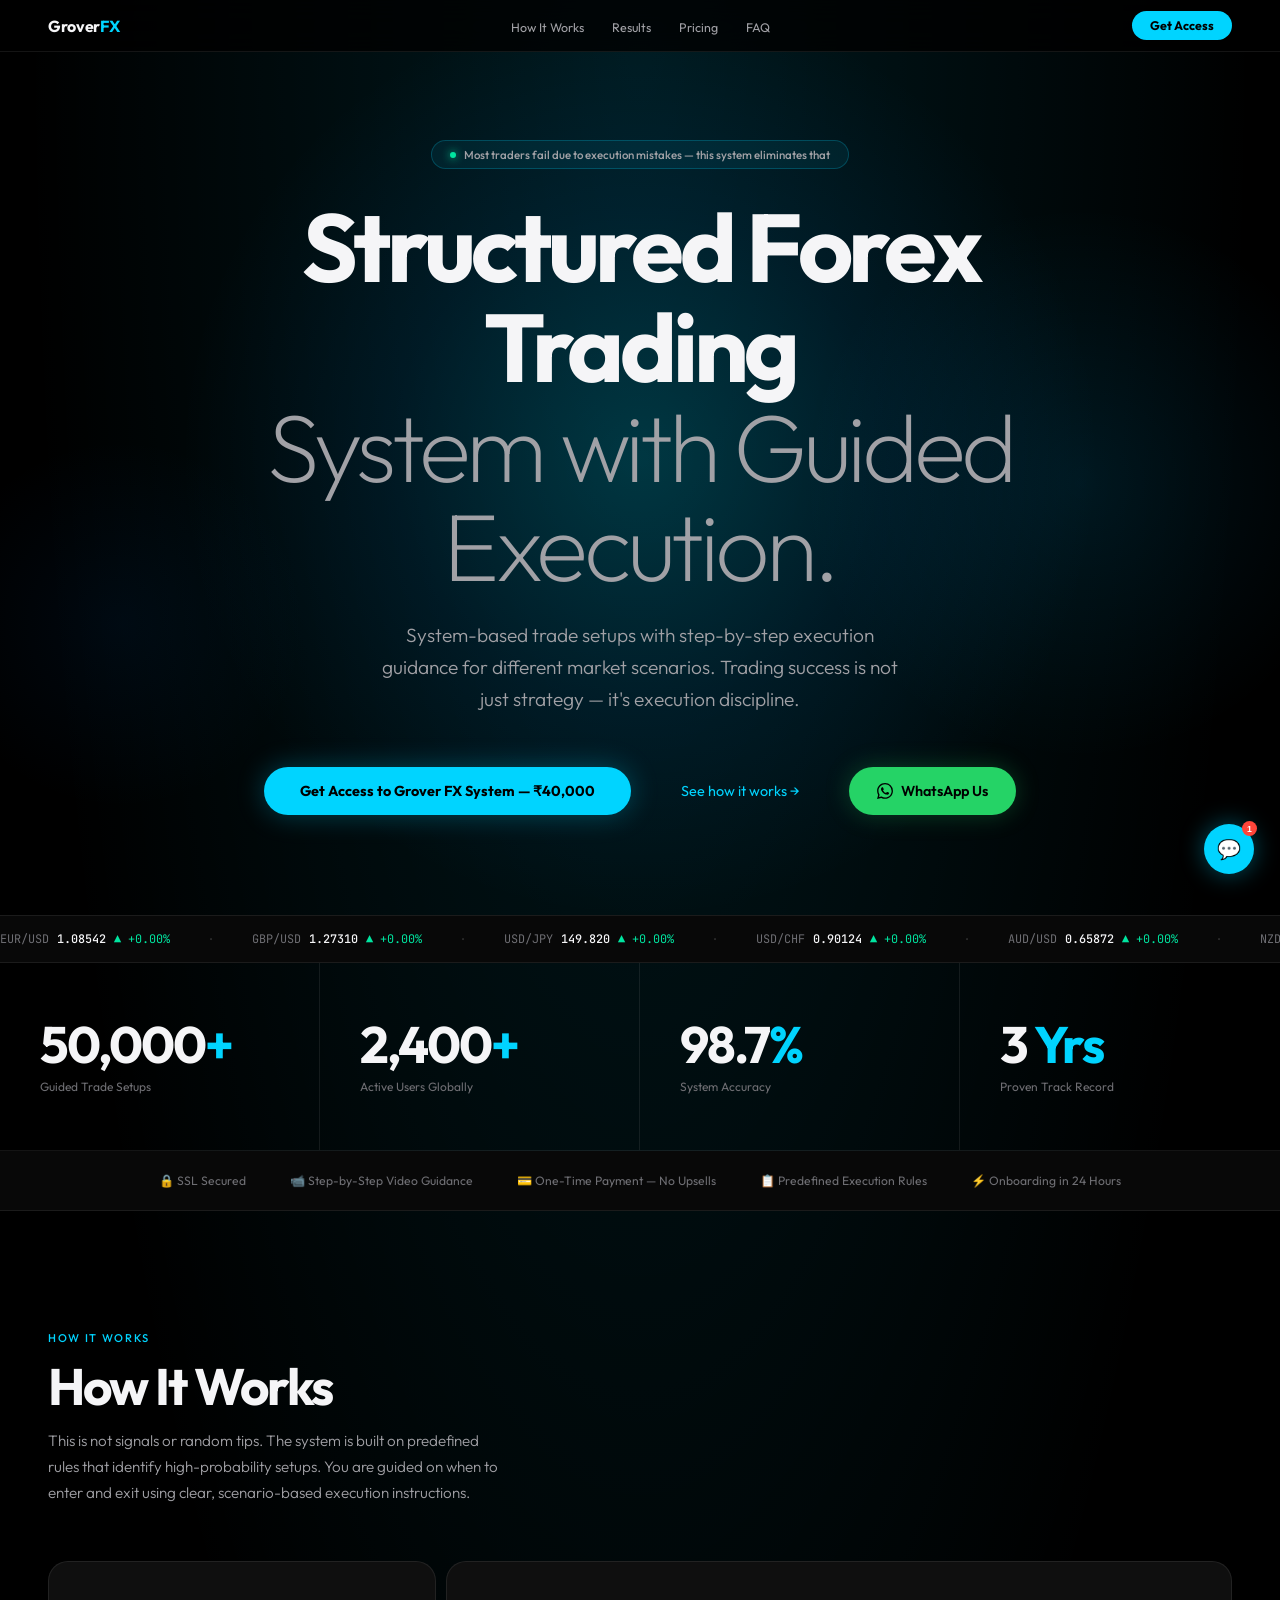
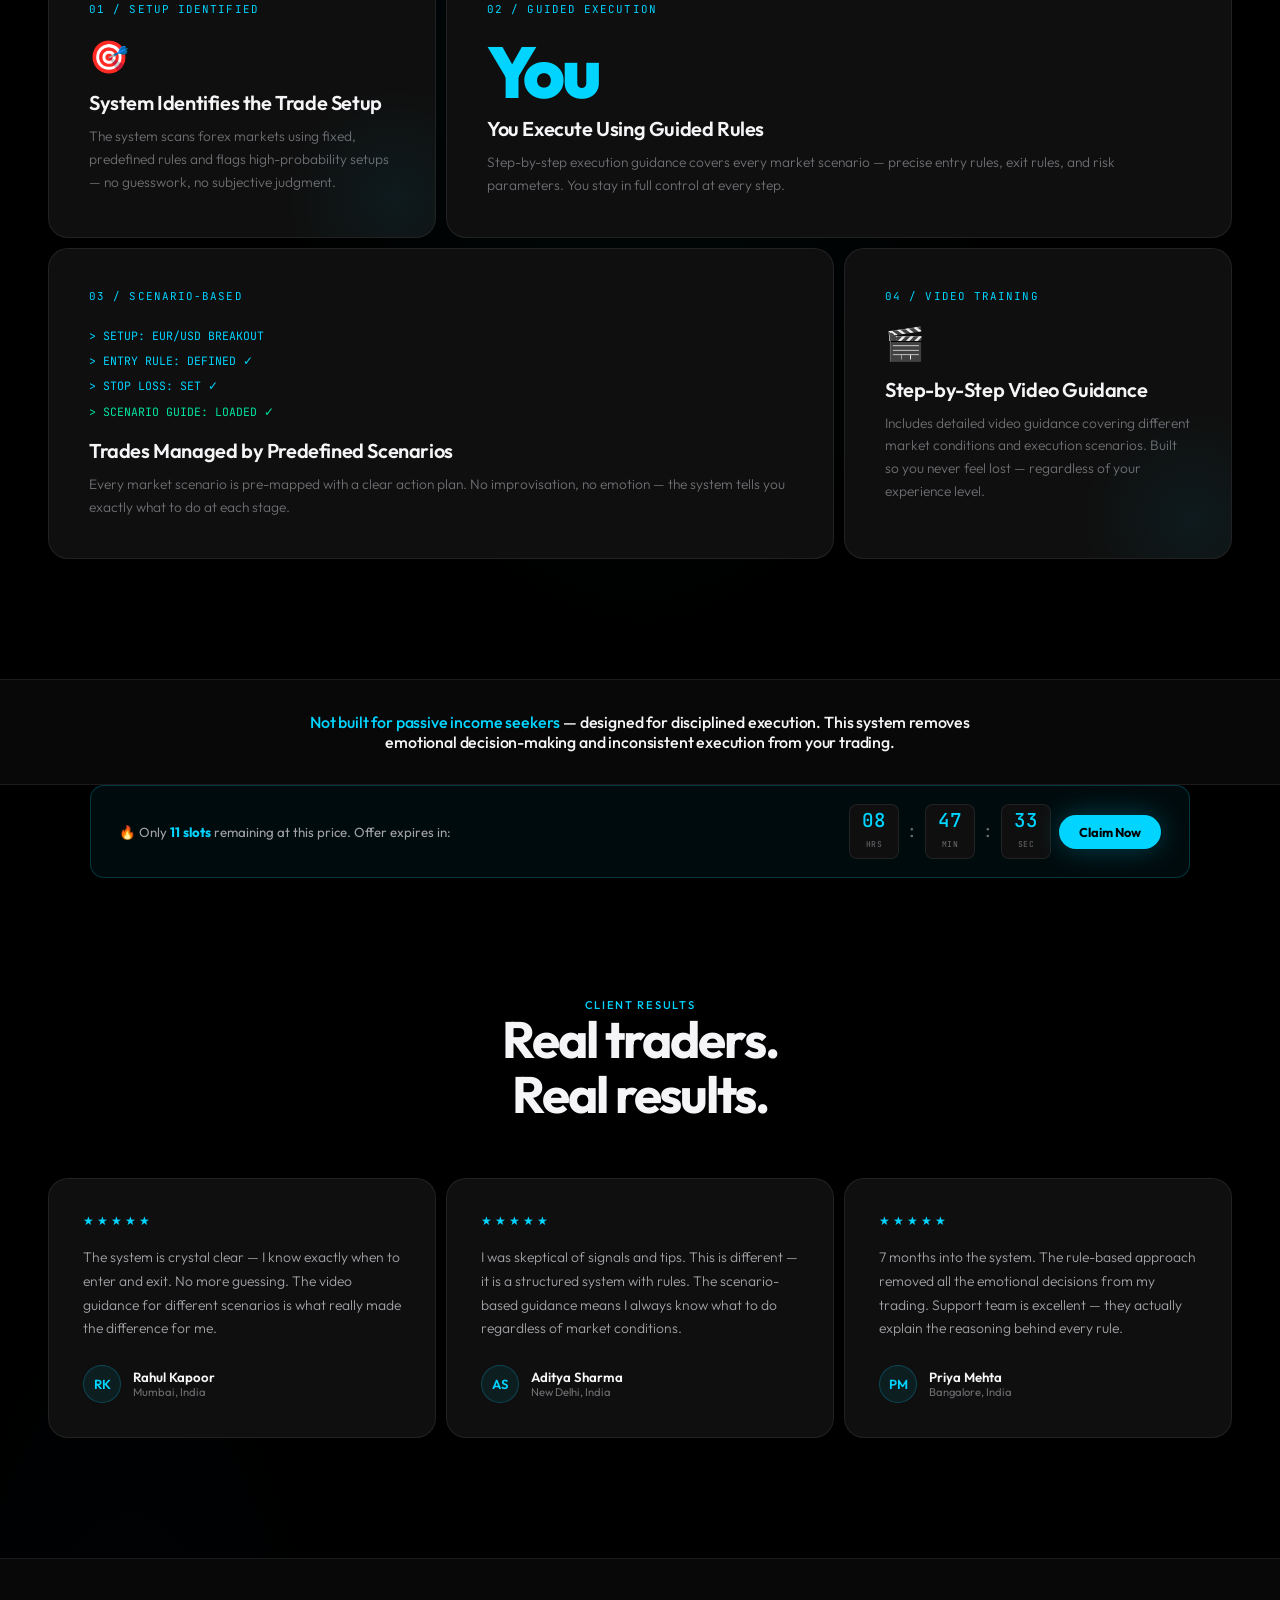
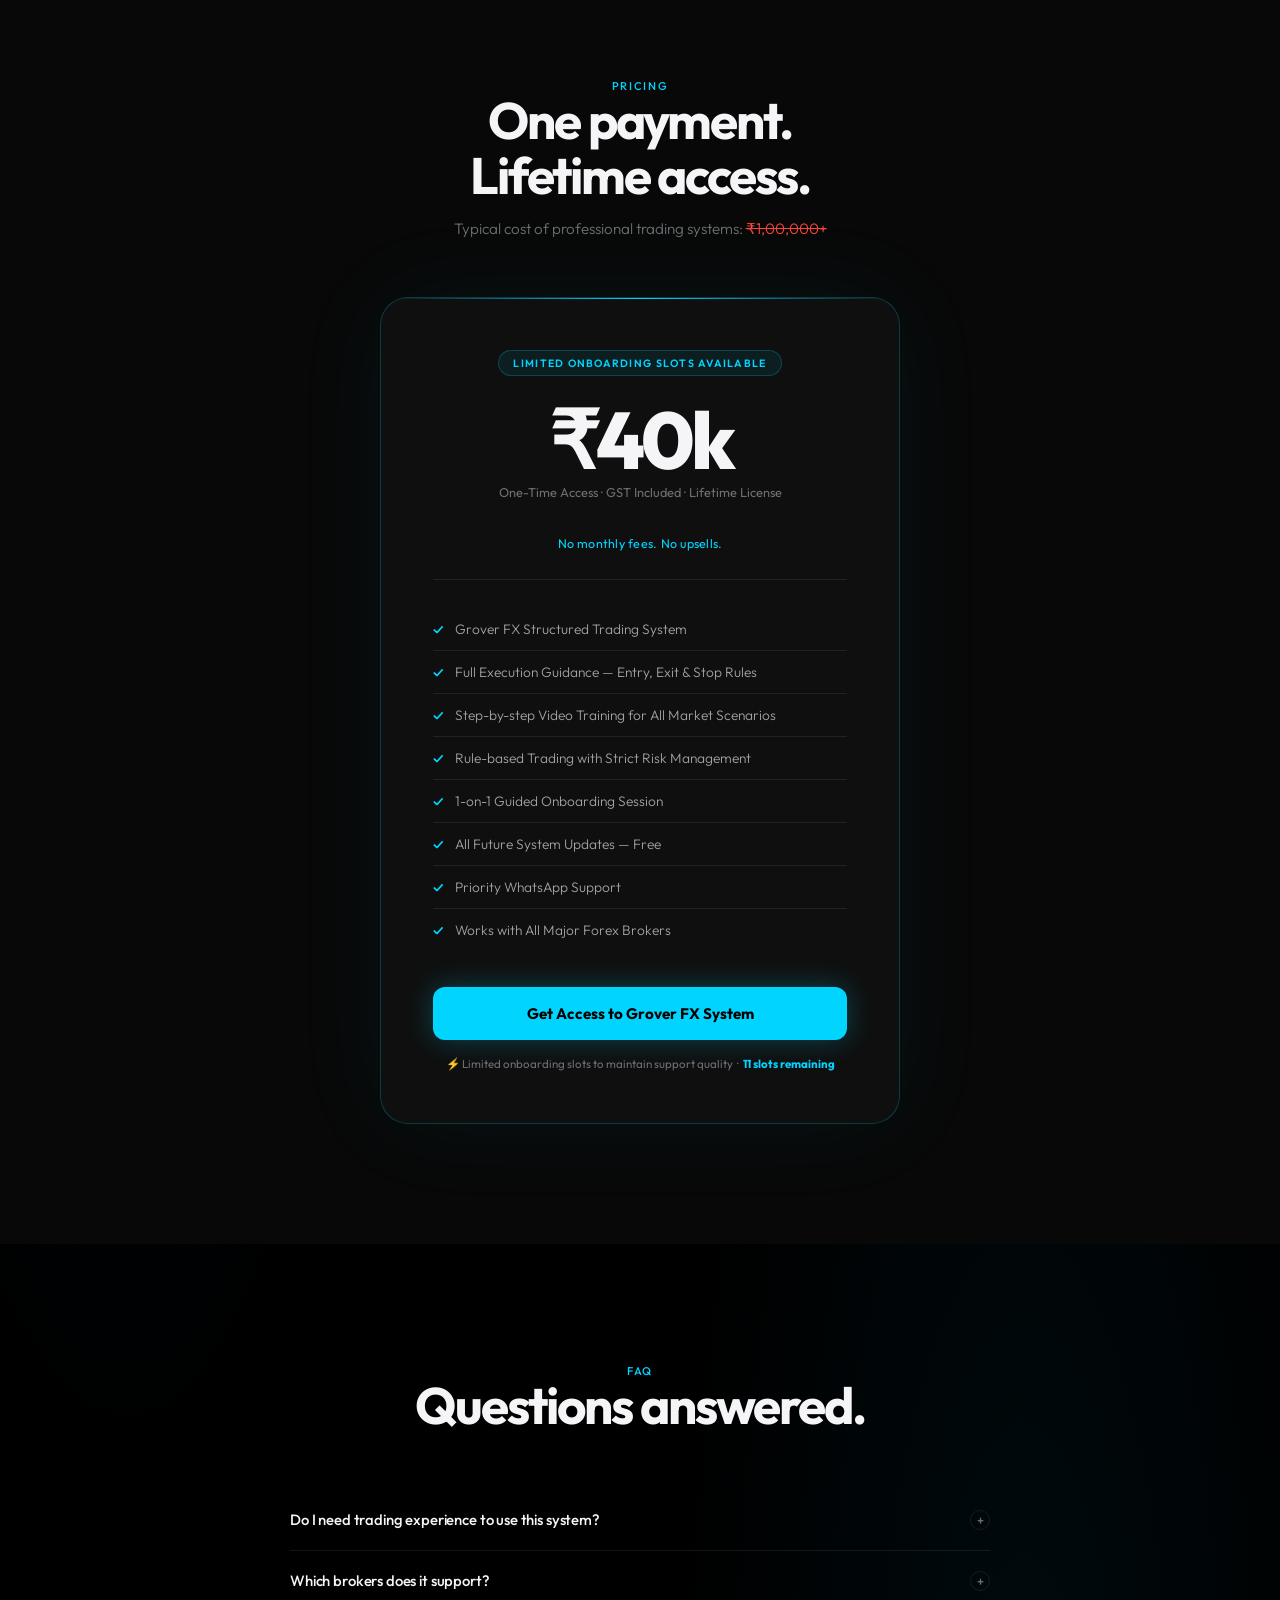
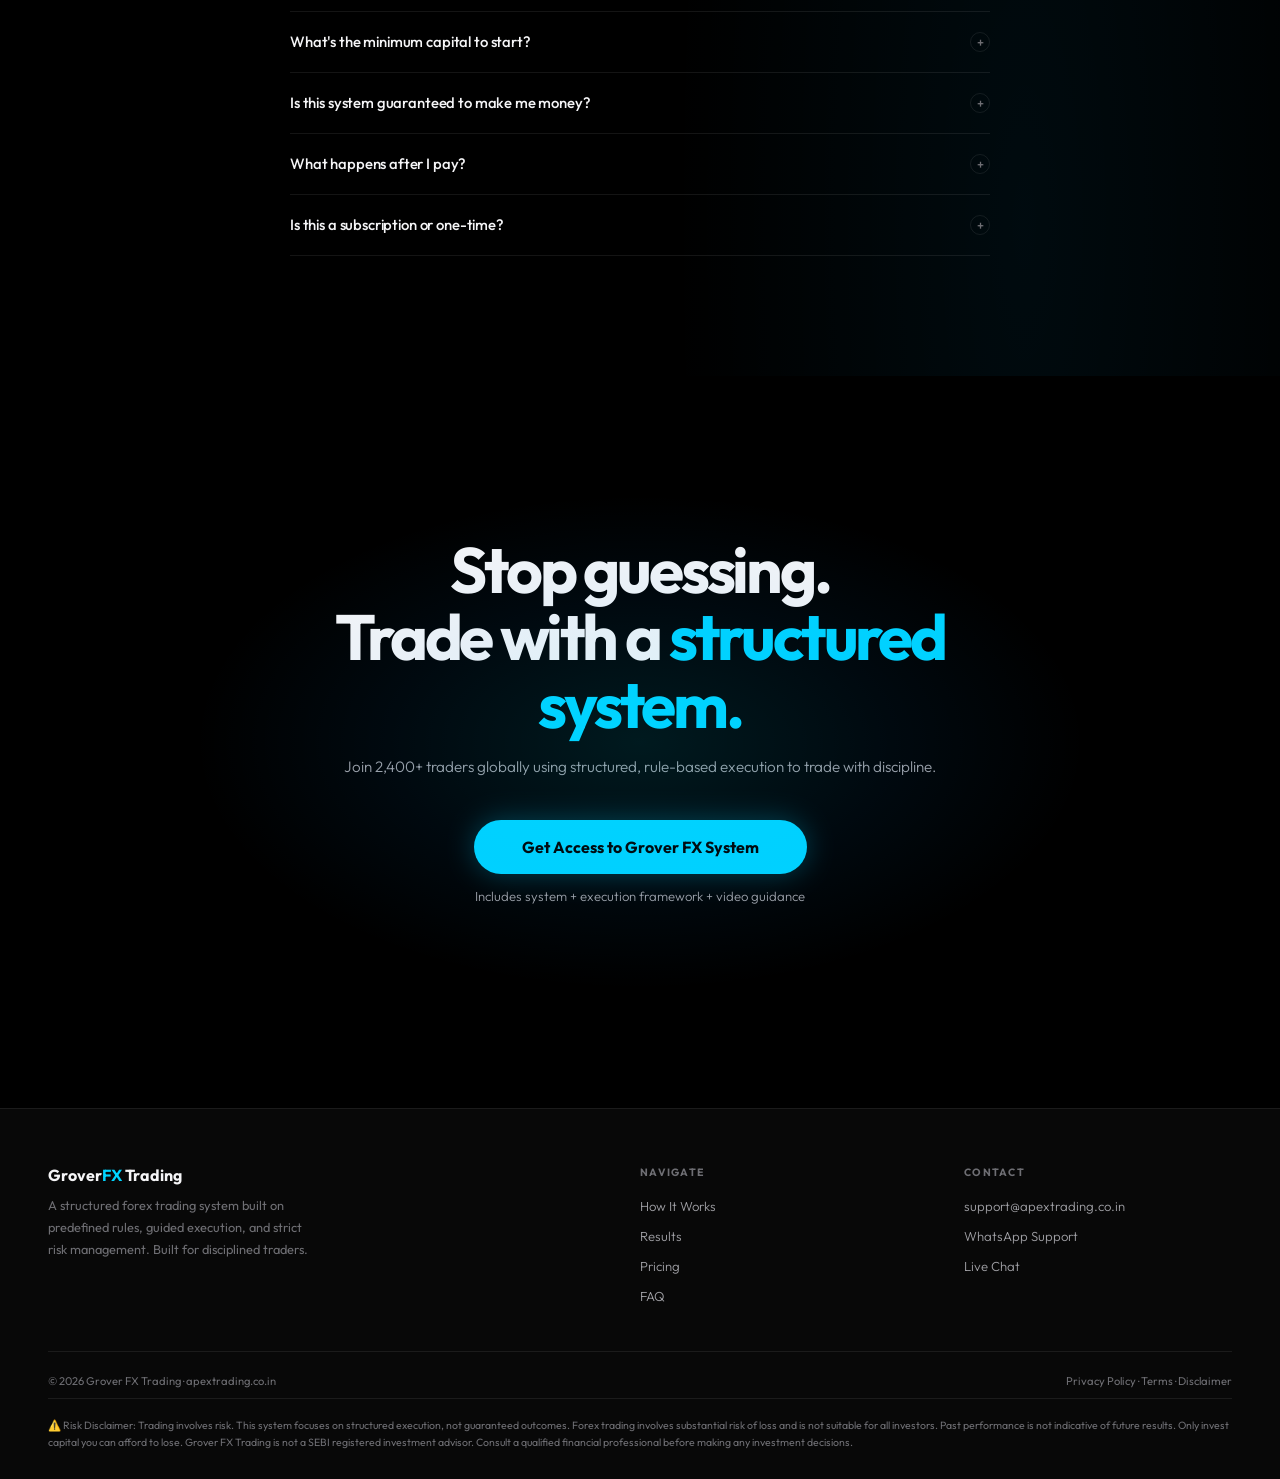
==== commit b8233dfa: "Add files via upload" ====
--- a/index.html
+++ b/index.html
@@ -41,6 +41,10 @@
 body{
   font-family:'Outfit',sans-serif;
   background:#000;
+  background-image:
+    radial-gradient(ellipse 80% 60% at 50% 0%, rgba(0,212,255,.12) 0%, transparent 60%),
+    radial-gradient(ellipse 50% 40% at 80% 80%, rgba(0,180,255,.06) 0%, transparent 55%),
+    radial-gradient(ellipse 40% 30% at 10% 60%, rgba(0,100,200,.05) 0%, transparent 50%);
   color:#F5F5F7;
   overflow-x:hidden;
   cursor:none !important;
@@ -75,11 +79,27 @@
 }
 .hero-orb{
   position:absolute;
-  width:900px;height:900px;border-radius:50%;
-  background:radial-gradient(circle,rgba(0,212,255,.055) 0%,transparent 65%);
+  width:1000px;height:1000px;border-radius:50%;
+  background:radial-gradient(circle,rgba(0,212,255,.18) 0%,rgba(0,150,255,.08) 35%,transparent 65%);
   top:50%;left:50%;transform:translate(-50%,-50%);
   pointer-events:none;
   animation:orb 10s ease-in-out infinite;
+}
+.hero-orb2{
+  position:absolute;
+  width:600px;height:600px;border-radius:50%;
+  background:radial-gradient(circle,rgba(0,180,255,.1) 0%,transparent 65%);
+  top:20%;right:-100px;
+  pointer-events:none;
+  animation:orb 14s ease-in-out infinite reverse;
+}
+.hero-orb3{
+  position:absolute;
+  width:400px;height:400px;border-radius:50%;
+  background:radial-gradient(circle,rgba(0,100,200,.08) 0%,transparent 65%);
+  bottom:10%;left:-80px;
+  pointer-events:none;
+  animation:orb 18s ease-in-out infinite;
 }
 @keyframes orb{0%,100%{transform:translate(-50%,-50%) scale(1)}50%{transform:translate(-50%,-52%) scale(1.05)}}
 
@@ -243,7 +263,7 @@
 
 /* ── FINAL CTA ── */
 .final-cta{text-align:center;padding:160px 40px;background:#000;position:relative;overflow:hidden}
-.final-cta::before{content:'';position:absolute;width:700px;height:400px;border-radius:50%;background:radial-gradient(ellipse,rgba(0,212,255,.05) 0%,transparent 70%);top:50%;left:50%;transform:translate(-50%,-50%)}
+.final-cta::before{content:'';position:absolute;width:900px;height:500px;border-radius:50%;background:radial-gradient(ellipse,rgba(0,212,255,.12) 0%,rgba(0,150,255,.06) 40%,transparent 70%);top:50%;left:50%;transform:translate(-50%,-50%)}
 .final-cta h2{font-size:clamp(2.5rem,5vw,4.8rem);font-weight:700;letter-spacing:-.05em;max-width:640px;margin:0 auto 18px;line-height:1.06;color:#F5F5F7}
 .final-cta h2 span{color:#00D4FF}
 .final-cta p{color:#A1A1A6;font-size:.95rem;font-weight:300;margin-bottom:44px}
@@ -378,6 +398,8 @@
 <!-- HERO -->
 <section class="hero">
   <div class="hero-orb"></div>
+  <div class="hero-orb2"></div>
+  <div class="hero-orb3"></div>
   <div class="badge"><div class="badge-dot"></div>Most traders fail due to execution mistakes — this system eliminates that</div>
   <h1>Structured Forex Trading<br/><span class="dim">System with Guided Execution.</span></h1>
   <p class="hero-sub">System-based trade setups with step-by-step execution guidance for different market scenarios. Trading success is not just strategy — it's execution discipline.</p>
